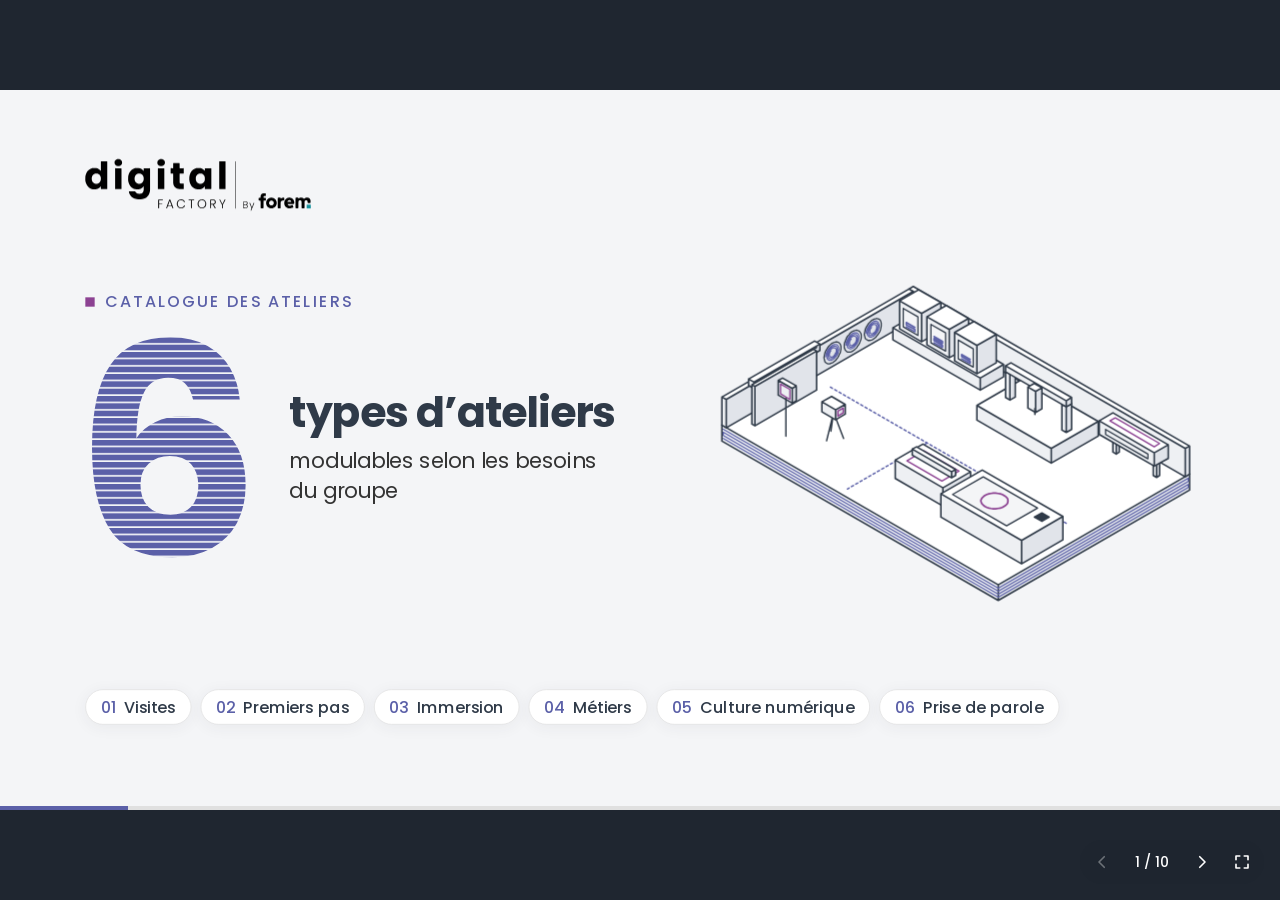
==== index.html @ 08e877ad "Catalogue des ateliers : version web, PowerPoint et sources - index.html : version web autonome (dia" ====
<!doctype html>
<html lang="fr">
<head>
<meta charset="utf-8">
<meta name="viewport" content="width=device-width, initial-scale=1">
<title>Les types d’ateliers de la Digital Factory</title>
<meta name="description" content="Catalogue des ateliers de la Digital Factory du Forem : six types d’ateliers, modulables selon les besoins du groupe.">
<style>@font-face { font-family: 'Poppins'; font-style: normal; font-weight: 400; font-display: swap; src: url('fonts/Poppins-Regular.woff2') format('woff2'); }@font-face { font-family: 'Poppins'; font-style: normal; font-weight: 500; font-display: swap; src: url('fonts/Poppins-Medium.woff2') format('woff2'); }@font-face { font-family: 'Poppins'; font-style: normal; font-weight: 700; font-display: swap; src: url('fonts/Poppins-Bold.woff2') format('woff2'); }</style>
<style>
* { margin: 0 }
html, body { height: 100%; }
body { font: 32px/1.2 sans-serif; overflow: hidden; background: #1f2630; }
h1 { font-size: 96px; font-weight: 600 } h2 { font-size: 64px; font-weight: 600 } h3 { font-size: 44px; font-weight: 600 }
p, li, h1, h2, h3, td, th { overflow-wrap: break-word; text-wrap: pretty }
x-shape, x-icon { display: block }
body { font-family: 'Poppins', Arial, sans-serif; color: #333333; font-size: 28px; line-height: 1.5; }
section { padding: 128px; box-sizing: border-box; display: flex; flex-direction: column; }
section.light { background: #f4f5f7; }
section.dark { background: #2f3a48; color: #ffffff; }
section.grad { background: linear-gradient(120deg, #2f3a48 0%, #5b60a8 62%, #8c4292 100%); color: #ffffff; }
section.foot { padding: 128px 128px 160px; }

.kick { display: flex; align-items: center; gap: 16px; }
.sq { width: 14px; height: 14px; background: #8c4292; flex: none; }
.kicker { font-size: 24px; font-weight: 500; letter-spacing: 3px; text-transform: uppercase; color: #5b60a8; line-height: 1.2; }
.dark .sq { background: #ffffff; }
.grad .sq { background: #ffffff; }
.dark .kicker { color: #ffffff; }
.grad .kicker { color: #ffffff; }

.title { font-size: 64px; font-weight: 700; line-height: 1.1; letter-spacing: -1.5px; color: #2f3a48; margin-top: 20px; }
.hl { color: #5b60a8; }

.bignum { position: absolute; left: 1192px; top: 128px; width: 600px; text-align: right; font-size: 260px; font-weight: 700; line-height: 1; letter-spacing: -10px; color: #e3e5ea; }

.prog { position: absolute; left: 0; top: 1074px; width: 1920px; height: 6px; background: #e0e0e0; overflow: hidden; }
.progfill { height: 6px; background: #5b60a8; animation: progstep 0.9s cubic-bezier(0.2, 0.7, 0.2, 1) both; }
.grad .prog { background: rgba(255, 255, 255, 0.28); }
.grad .progfill { background: #ffffff; }
.dark .prog { background: #4a5566; }
.dark .progfill { background: #ffffff; }

.cols { display: flex; gap: 80px; margin-top: 48px; flex: 1; min-height: 0; }
.colL { width: 760px; display: flex; flex-direction: column; }
.colR { width: 824px; }
.body { font-size: 28px; line-height: 1.5; color: #333333; }
.spacer { flex: 1; }

.dlabel { font-size: 24px; font-weight: 500; letter-spacing: 3px; text-transform: uppercase; color: #5f6673; line-height: 1.2; }
.dur { font-size: 72px; font-weight: 700; line-height: 1.05; letter-spacing: -2px; color: #2f3a48; margin-top: 6px; white-space: nowrap; }
.fiche { display: flex; gap: 40px; align-items: flex-start; }
.fdur { flex: none; }
.fpub { flex: 1; min-width: 0; box-sizing: border-box; background: #ffffff; border: 2px solid #5b60a8; border-radius: 12px; padding: 14px 22px 16px; }
.plabel { font-size: 24px; font-weight: 700; letter-spacing: 2px; text-transform: uppercase; color: #8c4292; line-height: 1.2; }
.publ { font-size: 22px; font-weight: 400; line-height: 1.35; color: #5b60a8; margin-top: 4px; padding-left: 26px; }
.publ li { margin-top: 4px; }
.publ span { color: #333333; }
.dursub { font-size: 24px; font-weight: 500; color: #5b60a8; line-height: 1.2; margin-top: 4px; }
.track { position: relative; width: 760px; height: 16px; border-radius: 8px; background: #e0e0e0; overflow: hidden; margin-top: 20px; }
.grow { position: absolute; left: 0; top: 0; height: 16px; overflow: hidden; border-radius: 8px; }
.fill { display: flex; height: 16px; animation: grow 1s cubic-bezier(0.2, 0.7, 0.2, 1) both; animation-delay: 0.55s; }
.solid { height: 16px; background: #5b60a8; }
.hatch { height: 16px; background: repeating-linear-gradient(135deg, #5b60a8 0px, #5b60a8 4px, #e0e0e0 4px, #e0e0e0 9px); }
.ticks { position: relative; width: 760px; height: 36px; margin-top: 8px; }
.tick { position: absolute; top: 0; width: 120px; font-size: 24px; line-height: 1.4; color: #5f6673; }

.fig { position: relative; width: 824px; height: 570px; }
.cap { font-size: 24px; font-weight: 500; letter-spacing: 3px; text-transform: uppercase; color: #5f6673; line-height: 1.2; }
.lab { font-size: 28px; font-weight: 700; color: #2f3a48; line-height: 1.25; }
.sub { font-size: 24px; color: #5f6673; line-height: 1.4; }
.pill { font-size: 26px; font-weight: 500; color: #2f3a48; background: #ffffff; border: 2px solid #5b60a8; border-radius: 40px; padding: 8px 28px; line-height: 1.3; }
.prow { display: flex; align-items: center; gap: 18px; }

.cards { display: flex; gap: 48px; }
.card { width: 388px; box-sizing: border-box; background: #ffffff; border: 1px solid #e0e0e0; border-radius: 14px; padding: 34px; box-shadow: 0 4px 24px rgba(47, 58, 72, 0.07); display: flex; flex-direction: column; }
.ckick { font-size: 24px; font-weight: 500; letter-spacing: 3px; text-transform: uppercase; color: #8c4292; line-height: 1.25; }
.ctitle { font-size: 30px; font-weight: 700; color: #2f3a48; line-height: 1.25; margin-top: 18px; }
.csub { font-size: 24px; color: #5f6673; line-height: 1.4; margin-top: 8px; }

.box { box-sizing: border-box; height: 72px; border-radius: 10px; display: flex; align-items: center; justify-content: center; font-size: 26px; font-weight: 500; line-height: 1.2; }
.box.at { background: #ffffff; border: 2px solid #2f3a48; color: #2f3a48; }
.box.mod { background: #8c4292; color: #ffffff; font-weight: 700; }
.box.ghost { background: #f4f5f7; border: 2px dashed #5f6673; color: #5f6673; }
.brow { display: flex; gap: 10px; margin-top: 16px; align-items: center; }

.ov { position: relative; margin-top: 48px; display: flex; flex-direction: column; }
.ovrow { display: flex; align-items: center; gap: 28px; height: 86px; border-top: 1px solid #e0e0e0; }
.ovhead { height: 48px; border-top: none; }
.ovnum { width: 64px; font-size: 28px; font-weight: 700; color: #5b60a8; line-height: 1.2; }
.ovname { width: 420px; font-size: 36px; font-weight: 700; color: #2f3a48; line-height: 1.2; letter-spacing: -0.5px; }
.ovtrack { position: relative; width: 820px; height: 18px; border-radius: 9px; background: #e0e0e0; overflow: hidden; }
.ovscale { position: relative; width: 820px; height: 34px; }
.ovdur { width: 248px; font-size: 32px; font-weight: 700; color: #2f3a48; text-align: right; line-height: 1.2; }

.rc { display: flex; flex-direction: column; }
.rcrow { display: flex; align-items: baseline; gap: 28px; padding: 18px 0; border-top: 1px solid #4a5566; }
.rcnum { width: 64px; font-size: 28px; font-weight: 700; color: #c5cad3; line-height: 1.2; }
.rcname { width: 520px; font-size: 48px; font-weight: 700; color: #ffffff; line-height: 1.15; letter-spacing: -1px; }
.rcdur { width: 220px; font-size: 32px; font-weight: 700; color: #ffffff; line-height: 1.2; }
.rcdesc { width: 776px; font-size: 26px; color: #c5cad3; line-height: 1.35; }
.footer { position: absolute; left: 128px; bottom: 64px; width: 1000px; height: 30px; }

.a { animation: rise 0.65s cubic-bezier(0.2, 0.7, 0.2, 1) both; animation-delay: calc(var(--i, 0) * 110ms); }
.f { animation: fade 0.7s ease-out both; animation-delay: calc(var(--i, 0) * 110ms); }
.sl { animation: slidein 0.7s cubic-bezier(0.2, 0.7, 0.2, 1) both; animation-delay: calc(var(--i, 0) * 110ms); }
.dr { animation: drop 0.7s cubic-bezier(0.2, 0.7, 0.2, 1) both; animation-delay: calc(var(--i, 0) * 110ms); }



.hot { animation: hot 0.8s ease-in-out 0.9s 3 alternate both; }
.rvb.prt { animation: rvbo 2.4s linear 0.9s both; }
.rvbi.prt { animation: rvbi 2.4s linear 0.9s both; }
.uvh { animation: uvh 1.8s linear 1s both; }
.rvx.uvt { animation: rvxo 1.8s linear 1s both; }
.rvxi.uvt { animation: rvxi 1.8s linear 1s both; }
.hzy { animation: hzy 4s linear 0.8s both; }
.hzx { transform: translateX(-118px); animation: hzx 4s linear 0.8s both; }
.rvx.lyA { animation: rvxo 2s linear 0.8s both; }
.rvxi.lyA { animation: rvxi 2s linear 0.8s both; }
.rvl.lyB { animation: rvlo 2s linear 2.8s both; }
.rvli.lyB { animation: rvli 2s linear 2.8s both; }
.seg { animation: segin 0.2s linear both; animation-delay: calc(0.8s + var(--i, 0) * 0.2s); }
.orbit { animation: orbit 2.4s linear 0.8s both; }
.orbiti { animation: orbiti 2.4s linear 0.8s both; }
.rec { animation: rec 1.2s ease-in-out 0.9s 4 alternate both; }
.focus { animation: focus 0.9s cubic-bezier(0.2, 0.7, 0.2, 1) 0.6s both; }

@keyframes rise { from { opacity: 0; transform: translateY(28px); } }
@keyframes fade { from { opacity: 0; } }
@keyframes slidein { from { opacity: 0; transform: translateX(90px); } }
@keyframes drop { from { opacity: 0; transform: translateY(-56px); } }
@keyframes grow { from { transform: translateX(-100%); } }
@keyframes progstep { from { transform: translateX(-192px); } }
@keyframes rvxo { from { transform: translateX(-100%); } }
@keyframes rvxi { from { transform: translateX(100%); } }
@keyframes rvlo { from { transform: translateX(100%); } }
@keyframes rvli { from { transform: translateX(-100%); } }
@keyframes rvyo { from { transform: translateY(-100%); } }
@keyframes rvyi { from { transform: translateY(100%); } }
@keyframes rvbo { from { transform: translateY(100%); } }
@keyframes rvbi { from { transform: translateY(-100%); } }
@keyframes hot { from { transform: translateX(-36px); } to { transform: translateX(36px); } }
@keyframes uvh { from { transform: translateX(-92px); } }
@keyframes hzy { 0% { transform: translateY(8px); } 49.9% { transform: translateY(8px); } 50% { transform: translateY(0px); } }
@keyframes hzx { 0% { transform: translateX(-118px); } 50% { transform: translateX(118px); } 100% { transform: translateX(-118px); } }
@keyframes segin { from { opacity: 0; } }
@keyframes orbit { from { transform: rotate(0deg); } to { transform: rotate(360deg); } }
@keyframes orbiti { from { transform: rotate(0deg); } to { transform: rotate(-360deg); } }
@keyframes rec { from { opacity: 1; } to { opacity: 0.2; } }
@keyframes focus { from { opacity: 0; transform: scale(1.08); } }

/* couverture:début */
.cvLg { animation: fade 0.3s linear 8.7s both; }
.cvMq { animation: fade 0.4s linear 12.58s both; }
.cvSix { animation: fade 0.3s linear 10.10s both; }
.chip { font-size: 24px; font-weight: 500; color: #2f3a48; background: #ffffff; border: 1px solid #e0e0e0; border-radius: 40px; padding: 10px 22px; line-height: 1.3; box-shadow: 0 4px 24px rgba(47, 58, 72, 0.06); white-space: nowrap; }
.cvIn { animation: rise 0.65s cubic-bezier(0.2, 0.7, 0.2, 1) both; }
/* couverture:fin */

#deck { position: absolute; left: 0; top: 0; width: 1920px; height: 1080px; transform-origin: 0 0; }
#deck > section { position: absolute; left: 0; top: 0; width: 1920px; height: 1080px; overflow: hidden; isolation: isolate; }
#deck > section:not(.on) { display: none !important; }
iframe.emb { display: block; border: 0; background: transparent; pointer-events: none; }
#ui { position: fixed; right: 16px; bottom: 16px; display: flex; align-items: center; gap: 4px; padding: 4px;
  background: rgba(31, 38, 48, 0.82); border-radius: 999px; font: 500 14px/1 'Poppins', Arial, sans-serif; color: #ffffff;
  transition: opacity 0.4s; z-index: 10; }
#ui.idle { opacity: 0; }
#ui button { width: 36px; height: 36px; border: 0; border-radius: 50%; background: transparent; color: inherit; cursor: pointer;
  display: flex; align-items: center; justify-content: center; }
#ui button:hover:not(:disabled), #ui button:focus-visible { background: rgba(255, 255, 255, 0.16); outline: none; }
#ui button:disabled { opacity: 0.35; cursor: default; }
#ui svg { width: 18px; height: 18px; fill: none; stroke: currentColor; stroke-width: 2.2; stroke-linecap: round; stroke-linejoin: round; }
#count { min-width: 56px; text-align: center; font-variant-numeric: tabular-nums; }
</style>
<noscript><style>body { overflow: auto; } #deck { position: static; } #deck > section:not(.on) { position: relative; display: flex !important; }</style></noscript>
</head>
<body>
<main id="deck">
<section id="couverture" class="light cover" data-transition="push"><div class="prog"><div class="progfill" style="width:192px"></div></div><iframe class="emb" sandbox="allow-scripts" aria-hidden="true" tabindex="-1" title="" style="position:absolute; left:124px; top:98px; width:1296px; height:542px" srcdoc="&lt;!doctype html&gt;&lt;style&gt;#xq-s{position:absolute;left:0;top:0;width:1296px;height:542px;overflow:hidden;transform-origin:0 0;visibility:hidden}.xq-go #xq-s{visibility:visible}#xq-s div,#xq-s svg{position:absolute;left:0;top:0}#xq-v{position:fixed;left:0;top:0;width:100%;height:100%;visibility:hidden}@media (prefers-reduced-motion:reduce){#xq-s{display:none}}.w{fill:#FFFFFF;stroke:#2f3a48;stroke-width:2.5;stroke-linejoin:round;stroke-linecap:round}.b{stroke-width:3}#L div,#L svg{width:760px;height:184px}.s0,.s1,.s2,.s3{fill:#F0268B;opacity:0}.c0,.c1,.dr{opacity:0}.sm{fill:#E1E4EA}@keyframes bs{0%{opacity:0;stroke-dashoffset:453.52}5.26%{opacity:1;stroke-dashoffset:453.52}68.42%{stroke-dashoffset:0}78.95%{opacity:1}100%{opacity:0;stroke-dashoffset:0}}.xq-go #bs use{animation:bs 0.95s linear 4.15s both}@keyframes rg{0%{opacity:0;width:14px;height:14px;margin:-7px}11%{opacity:.9}100%{opacity:0;width:60px;height:60px;margin:-30px}}.xq-go #rg{animation:rg .45s linear 6.5s both}@keyframes s0{0%{opacity:0;transform:none}15%{opacity:1}100%{opacity:0;transform:translate(-14px,-16px)}}.xq-go .s0{animation:s0 .4s linear both}@keyframes s1{0%{opacity:0;transform:none}15%{opacity:1}100%{opacity:0;transform:translate(-14px,10px)}}.xq-go .s1{animation:s1 .4s linear both}@keyframes s2{0%{opacity:0;transform:none}15%{opacity:1}100%{opacity:0;transform:translate(12px,-16px)}}.xq-go .s2{animation:s2 .4s linear both}@keyframes s3{0%{opacity:0;transform:none}15%{opacity:1}100%{opacity:0;transform:translate(12px,10px)}}.xq-go .s3{animation:s3 .4s linear both}@keyframes sm{0%{opacity:0;transform:none}22%{opacity:.7}100%{opacity:0;transform:translate(0,-36px) scale(2.75)}}.sm{transform-box:fill-box;transform-origin:center;opacity:0}.xq-go .sm{animation:sm .9s linear both}@keyframes fl{to{transform:translate(0,-14px)}}.xq-go .fl{animation:fl .35s linear 3.4s 2 both}@keyframes c0{0%{opacity:0;transform:none}13%{opacity:1}50%{transform:translate(26px,-14px)}100%{opacity:0;transform:translate(50px,12px)}}.xq-go .c0{animation:c0 .6s linear both}@keyframes c1{0%{opacity:0;transform:none}13%{opacity:1}50%{transform:translate(-26px,-14px)}100%{opacity:0;transform:translate(-50px,12px)}}.xq-go .c1{animation:c1 .6s linear both}@keyframes dr{0%{opacity:0;transform:none}22%{opacity:1}100%{opacity:0;transform:translate(0,18px)}}.xq-go .dr{animation:dr .45s linear both}&lt;/style&gt;&lt;i id=&quot;xq-v&quot;&gt;&lt;/i&gt;&lt;div id=&quot;xq-s&quot;&gt;&lt;svg width=&quot;0&quot; height=&quot;0&quot;&gt;&lt;defs&gt;&lt;path id=&quot;pd&quot; fill-rule=&quot;evenodd&quot; transform=&quot;scale(0.5)&quot; d=&quot;M495 72l-3 3v135l1 1 2 1h39l2-2v-136l-2-1zm-286 0-1 2v137l1 1h40l1-2v-135l-1-2zm511 16-10 16-4 10-4 18v20l2 6v4l4 13 8 16 9 9 7 6 9 4 13 4h12l8-1 12-3 10-6 8-8h1 1v14 2h40l3-2v-136l-1-1h-42v2 13l-2 1-8-8-14-7-12-3h-14l-7 1-11 4-10 6zm48 20h12l8 2 5 4 7 6 2 4 4 9v19l-4 9-4 5-6 6-6 3-6 1h-9-5l-6-4-10-10-4-12v-16l4-11 4-6 7-5zm-428-36-14 6-8 6-12 12-8 16-4 15v25l2 9v4l2 7 10 19 10 10 14 9 7 2 13 2h12l14-4 12-8 7-8 1 1v23l-2 8-6 10-8 5-12 3-13-2-6-3-6-5-5-8h-40v2 6l4 12 5 8 10 10 11 8 7 3 14 4 9 1h22l8-1 16-5 12-8 12-13 4-9 4-12 2-14v-144l-2-2-39 1-1 1v15l-2 1-8-8-4-4-10-4-12-3h-14zm20 36h15l10 6 7 6 4 7 2 9v12l-2 8-3 6-9 10-6 3-6 1h-9-5l-8-6-8-8-3-6-1-6v-16l4-11 8-9zm236-69-2 1v31l-2 2-13-1-1 3v31 2h15l1 2v62l4 15 4 9 8 6 10 6 5 2 9 2h30l1-2v-34h-1-19l-4-2-2-2-1-4-1-57 3-3h24l1-1v-33l-3-2-22 1-2-2v-30l-2-2zm306-11v182l1 2h39l2-1v-183h-1zm-748 0h-40-2v60 2l-2-1-8-8-12-7-14-3h-13l-8 1-15 6-7 5-9 9-4 6-7 14-4 15-1 23 2 10 4 14 6 14 4 4 9 10 5 3 8 5 12 3 9 1h13l12-4 4-2 6-4 8-9h2v15l2 2h39l2-1v-183zm-80 80h16l10 6 4 4 4 5 3 7 1 8v12l-2 8-2 4-9 10-7 3-6 1h-8-5l-9-6-6-6-2-4-4-10v-13l2-9 4-8 6-6zm433-96-8 4-7 6-3 9v9l1 4 7 9 6 3 8 2h6l7-1 6-3 6-6 2-5 2-5-2-10-2-6-6-5-4-3-5-2zm-285 0-9 4-7 8-2 8v10l4 8 5 4 5 2 8 2h6l8-2 5-2 7-8 2-4v-5l-1-9-3-6-6-6-4-2-4-2z&quot;/&gt;&lt;path id=&quot;pf&quot; fill-rule=&quot;evenodd&quot; transform=&quot;scale(0.5)&quot; d=&quot;M570 282l-2 2-20 54 1 2h3l2-2 4-10 3-3h21l4 2 4 11 1 2h4l1-4-4-8-13-37-1-2v-2l-4-5zm2 10h1l1 2v2l8 19v5l-1 1h-19v-1-2l6-16v-3l2-2v-3zm330-10v2l18 34v20l1 2h3l2-2v-21l16-32 2-1v-2h-6l-2 2-12 24-2 2-1-2-13-25-1-1zm-60 0v1 56l4 1 1-2v-20l1-2h9l3 2 12 20 1 2h5v-2l-12-21v-2-1l6-2 5-6 1-4v-8l-1-4-5-6-7-2zm6 5v-1h14l6 2 4 4v4 6l-2 4-4 3-4 1h-13l-2-2zm-150-5-1 1 1 3h14l2 3-1 48 1 3h4l1-2-1-49 2-3h14l1-1v-2l-1-1zm-173 0h-29l-2 2v54l2 2h4l1-2 1-24 2-2h16l2-1-1-3h-19l-1-2v-18l1-2h23l1-2zm255-1-6 2-6 3-4 4-4 8-2 8v9 5l4 8 8 8 9 4h15l8-4 7-6 2-4 3-6 1-6-1-13-5-10-5-5-4-2-10-4zm6 5h7l8 5 6 8 2 7-1 10-2 6-2 4-6 6-10 3-8-1-7-3-5-6-4-8v-13l4-8 7-8 6-2zm-148-4-9 4-5 6-4 8-2 6v8l2 6 4 8 9 8 7 4h14l6-2 6-4 5-6 3-4v-1l-2-1h-4l-7 8-8 4h-11l-7-2-5-5-4-9-1-12 3-8 2-5 5-4 5-3h5 8l5 2 4 4 4 5 4 1h3l1-2-5-6-9-7-10-3z&quot;/&gt;&lt;path id=&quot;ps&quot; fill-rule=&quot;evenodd&quot; transform=&quot;scale(0.5)&quot; d=&quot;M1008 26l-2 2v312l2 2h2v-314z&quot;/&gt;&lt;path id=&quot;pb&quot; fill-rule=&quot;evenodd&quot; transform=&quot;scale(0.5)&quot; d=&quot;M1134 304h-2l-2 2-8 24-2 2-2-1-1-3-9-22-2-2-2 1v3l12 30v2l-5 13 1 3h2l4-6 16-42 1-2zm-70-10-2 2v42l2 2h16l6-2 6-6v-9l-6-6v-3l4-2 1-4v-4l-2-5-3-3-6-2zm4 24h12l4 2 2 2 2 3-2 6-3 3-7 2h-8l-2-2v-14zm-2-18 2-2h8l6 2 4 2v3 5l-4 4h-3-12l-1-2z&quot;/&gt;&lt;path id=&quot;po&quot; fill-rule=&quot;evenodd&quot; transform=&quot;scale(0.5)&quot; d=&quot;M1410 337l3 3h13l4-2v-42l1-4 3-4 4-2h5l5 3 2 5 1 44 3 2h12 2l2-4v-42l2-4 6-4h6l2 2 4 5v8l2 3h2 13 3v-2-15l-2-5-2-4-6-6-4-2-7-1h-6l-6 1-11 7-5-5-4-2-7-1h-8l-4 1-6 4h-2l-4-5-14 1-2 2zm-51-67-11 6-6 6-5 10-1 6-1 10 3 14 4 6 7 6 8 4 5 2h14l10-2 8-4 2-1v-4l-6-11h-2l-10 4-7 1-5-1-2-2-5-4-1-4 1-1 35 1 5-2 3-4v-6l-1-7-3-8-5-6-5-4-8-5-8-1zm-3 24 4-4 4-4 6-1 4 1 4 2 2 3 2 5-2 2h-21l-3-2zm-24-25-11 1-8 4h-1l-2-4-2-1h-13l-3 2v65l1 3 16 1 1-2 2-2-1-33 1-6 2-3 5-4 5-2h9l1-2 2-2v-11l-2-3zm-92 1-9 4-3 2-6 6-4 6-4 8v16l4 10 3 4 5 5 5 4 6 3 8 2h12l6-2 7-4 6-6 4-5 4-11v-14l-2-7-4-9-7-6-4-2-9-4-8-1zm3 20 3-1h7l3 1 6 6 2 3 2 7-2 6-6 6-4 2h-9l-4-2-5-4-2-4v-4-7l4-5zm-33-50h-15l-9 4-6 6-2 4-1 15-3 1h-6l-4 2v2 10l1 3 3 1h6l4 3v46l2 3h14l3-3v-47l2-2h10 2l1-2v-14l-2-2h-10l-3-2v-6l1-1 3-3h7l4-2v-13z&quot;/&gt;&lt;/defs&gt;&lt;/svg&gt;&lt;div id=&quot;L&quot; style=&quot;left:456px;top:330px;width:760px;height:184px;transform-origin:0 0&quot;&gt;&lt;div id=&quot;dp&quot;&gt;&lt;svg&gt;&lt;use href=&quot;#pd&quot; fill=&quot;#F0268B&quot;/&gt;&lt;/svg&gt;&lt;/div&gt;&lt;div id=&quot;db&quot;&gt;&lt;svg&gt;&lt;use href=&quot;#pd&quot;/&gt;&lt;/svg&gt;&lt;/div&gt;&lt;div id=&quot;fb&quot;&gt;&lt;svg&gt;&lt;use href=&quot;#pf&quot;/&gt;&lt;/svg&gt;&lt;/div&gt;&lt;div id=&quot;fu&quot;&gt;&lt;svg&gt;&lt;use href=&quot;#pf&quot; fill=&quot;#5b60a8&quot;/&gt;&lt;/svg&gt;&lt;/div&gt;&lt;div id=&quot;sp&quot;&gt;&lt;svg&gt;&lt;use href=&quot;#ps&quot;/&gt;&lt;/svg&gt;&lt;/div&gt;&lt;div id=&quot;bf&quot;&gt;&lt;svg&gt;&lt;use href=&quot;#pb&quot;/&gt;&lt;/svg&gt;&lt;/div&gt;&lt;div id=&quot;bs&quot;&gt;&lt;svg&gt;&lt;use href=&quot;#pb&quot; fill=&quot;none&quot; stroke=&quot;#F0268B&quot; stroke-width=&quot;3.2&quot; stroke-linejoin=&quot;round&quot; stroke-dasharray=&quot;453.52 469.52&quot;/&gt;&lt;/svg&gt;&lt;/div&gt;&lt;div id=&quot;ft&quot;&gt;&lt;svg&gt;&lt;use href=&quot;#po&quot;/&gt;&lt;/svg&gt;&lt;/div&gt;&lt;div id=&quot;fo&quot;&gt;&lt;svg&gt;&lt;use href=&quot;#po&quot;/&gt;&lt;/svg&gt;&lt;/div&gt;&lt;div id=&quot;rg&quot; style=&quot;left:749.12px;top:164px;width:14px;height:14px;margin:-7px;box-sizing:border-box;border:2.5px solid #F0268B;border-radius:50%;opacity:0&quot;&gt;&lt;/div&gt;&lt;div id=&quot;td&quot; style=&quot;left:742.25px;top:157.75px;width:13.75px;height:12.5px;background:#18929D&quot;&gt;&lt;/div&gt;&lt;/div&gt;&lt;svg width=&quot;1296&quot; height=&quot;542&quot; viewBox=&quot;124 98 1296 542&quot;&gt;&lt;defs&gt;&lt;linearGradient id=&quot;bg&quot; x1=&quot;0&quot; y1=&quot;0&quot; x2=&quot;0&quot; y2=&quot;1&quot;&gt;&lt;stop offset=&quot;0&quot; stop-color=&quot;#F0268B&quot;/&gt;&lt;stop offset=&quot;.8&quot; stop-color=&quot;#F0268B&quot;/&gt;&lt;stop offset=&quot;1&quot; stop-color=&quot;#F0268B&quot; stop-opacity=&quot;.2&quot;/&gt;&lt;/linearGradient&gt;&lt;clipPath id=&quot;bc&quot;&gt;&lt;rect x=&quot;1080&quot; y=&quot;403&quot; width=&quot;8&quot; height=&quot;34&quot;/&gt;&lt;/clipPath&gt;&lt;/defs&gt;&lt;g id=&quot;a&quot;&gt;&lt;rect class=&quot;w&quot; x=&quot;548&quot; y=&quot;345&quot; width=&quot;14&quot; height=&quot;26&quot; rx=&quot;3&quot;/&gt;&lt;rect class=&quot;w&quot; x=&quot;1078&quot; y=&quot;345&quot; width=&quot;14&quot; height=&quot;26&quot; rx=&quot;3&quot;/&gt;&lt;rect class=&quot;w b&quot; x=&quot;560&quot; y=&quot;352&quot; width=&quot;520&quot; height=&quot;12&quot; rx=&quot;6&quot;/&gt;&lt;/g&gt;&lt;circle class=&quot;s3&quot; cx=&quot;622&quot; cy=&quot;450&quot; r=&quot;2&quot; style=&quot;animation-delay:.62s&quot;/&gt;&lt;circle class=&quot;s0&quot; cx=&quot;675&quot; cy=&quot;487&quot; r=&quot;2.6&quot; style=&quot;animation-delay:.79s&quot;/&gt;&lt;circle class=&quot;s2&quot; cx=&quot;728&quot; cy=&quot;524&quot; r=&quot;2&quot; style=&quot;animation-delay:.96s&quot;/&gt;&lt;circle class=&quot;s1&quot; cx=&quot;781&quot; cy=&quot;451&quot; r=&quot;2.6&quot; style=&quot;animation-delay:1.13s&quot;/&gt;&lt;circle class=&quot;s2&quot; cx=&quot;834&quot; cy=&quot;488&quot; r=&quot;2&quot; style=&quot;animation-delay:1.3s&quot;/&gt;&lt;circle class=&quot;s0&quot; cx=&quot;887&quot; cy=&quot;525&quot; r=&quot;2.6&quot; style=&quot;animation-delay:1.47s&quot;/&gt;&lt;circle class=&quot;s3&quot; cx=&quot;940&quot; cy=&quot;452&quot; r=&quot;2&quot; style=&quot;animation-delay:1.64s&quot;/&gt;&lt;circle class=&quot;s0&quot; cx=&quot;994&quot; cy=&quot;489&quot; r=&quot;2.6&quot; style=&quot;animation-delay:1.81s&quot;/&gt;&lt;circle class=&quot;sm&quot; cx=&quot;633&quot; cy=&quot;440&quot; r=&quot;4&quot; style=&quot;animation-delay:.7s&quot;/&gt;&lt;circle class=&quot;sm&quot; cx=&quot;720&quot; cy=&quot;440&quot; r=&quot;4&quot; style=&quot;animation-delay:.98s&quot;/&gt;&lt;circle class=&quot;sm&quot; cx=&quot;808&quot; cy=&quot;440&quot; r=&quot;4&quot; style=&quot;animation-delay:1.26s&quot;/&gt;&lt;circle class=&quot;sm&quot; cx=&quot;895&quot; cy=&quot;440&quot; r=&quot;4&quot; style=&quot;animation-delay:1.54s&quot;/&gt;&lt;circle class=&quot;sm&quot; cx=&quot;983&quot; cy=&quot;440&quot; r=&quot;4&quot; style=&quot;animation-delay:1.82s&quot;/&gt;&lt;g id=&quot;b&quot;&gt;&lt;g id=&quot;bb&quot; opacity=&quot;0&quot;&gt;&lt;rect x=&quot;603&quot; y=&quot;392&quot; width=&quot;10&quot; height=&quot;178&quot; fill=&quot;#F0268B&quot; opacity=&quot;.18&quot;/&gt;&lt;rect x=&quot;606.5&quot; y=&quot;392&quot; width=&quot;3&quot; height=&quot;178&quot; fill=&quot;url(#bg)&quot;/&gt;&lt;g id=&quot;bd&quot;&gt;&lt;circle cx=&quot;608&quot; cy=&quot;448&quot; r=&quot;7&quot; fill=&quot;#F0268B&quot; opacity=&quot;.35&quot;/&gt;&lt;circle cx=&quot;608&quot; cy=&quot;448&quot; r=&quot;3.6&quot; fill=&quot;#FFFFFF&quot;/&gt;&lt;/g&gt;&lt;/g&gt;&lt;rect class=&quot;w b&quot; x=&quot;584&quot; y=&quot;334&quot; width=&quot;48&quot; height=&quot;42&quot; rx=&quot;7&quot;/&gt;&lt;rect x=&quot;590&quot; y=&quot;341&quot; width=&quot;36&quot; height=&quot;6&quot; rx=&quot;3&quot; fill=&quot;#5b60a8&quot;/&gt;&lt;path class=&quot;w&quot; d=&quot;M599 376h18l-4 14h-10z&quot;/&gt;&lt;circle cx=&quot;608&quot; cy=&quot;390&quot; r=&quot;3&quot; fill=&quot;#F0268B&quot;/&gt;&lt;/g&gt;&lt;g id=&quot;c&quot;&gt;&lt;rect class=&quot;w&quot; x=&quot;800&quot; y=&quot;561&quot; width=&quot;250&quot; height=&quot;10&quot; rx=&quot;5&quot;/&gt;&lt;/g&gt;&lt;g id=&quot;e&quot;&gt;&lt;g id=&quot;ex&quot;&gt;&lt;path d=&quot;M827 512v34&quot; stroke=&quot;#5b60a8&quot; stroke-width=&quot;5&quot; stroke-linecap=&quot;round&quot;/&gt;&lt;rect class=&quot;w b&quot; x=&quot;812&quot; y=&quot;546&quot; width=&quot;30&quot; height=&quot;24&quot; rx=&quot;5&quot;/&gt;&lt;path d=&quot;M818 554h18M818 561h18&quot; stroke=&quot;#2f3a48&quot; stroke-width=&quot;1.8&quot;/&gt;&lt;rect x=&quot;819&quot; y=&quot;570&quot; width=&quot;16&quot; height=&quot;8&quot; rx=&quot;1.5&quot; fill=&quot;#5b60a8&quot;/&gt;&lt;path d=&quot;M821 578h12l-6 12z&quot; fill=&quot;#F0268B&quot;/&gt;&lt;/g&gt;&lt;/g&gt;&lt;g id=&quot;h&quot;&gt;&lt;rect class=&quot;w&quot; x=&quot;1070&quot; y=&quot;329&quot; width=&quot;28&quot; height=&quot;12&quot; rx=&quot;4&quot; style=&quot;fill:#8c4292&quot;/&gt;&lt;rect class=&quot;w b&quot; x=&quot;1068&quot; y=&quot;341&quot; width=&quot;32&quot; height=&quot;52&quot; rx=&quot;6&quot;/&gt;&lt;rect x=&quot;1074&quot; y=&quot;357&quot; width=&quot;20&quot; height=&quot;5&quot; rx=&quot;2.5&quot; fill=&quot;#5b60a8&quot;/&gt;&lt;rect class=&quot;w&quot; x=&quot;1074&quot; y=&quot;393&quot; width=&quot;20&quot; height=&quot;10&quot; rx=&quot;2&quot; style=&quot;fill:#E1E4EA&quot;/&gt;&lt;rect class=&quot;w&quot; x=&quot;1080&quot; y=&quot;403&quot; width=&quot;8&quot; height=&quot;34&quot; style=&quot;stroke-width:2&quot;/&gt;&lt;g clip-path=&quot;url(#bc)&quot;&gt;&lt;path class=&quot;fl&quot; d=&quot;M1080 402l8-7M1080 409l8-7M1080 416l8-7M1080 423l8-7M1080 430l8-7M1080 437l8-7M1080 444l8-7M1080 451l8-7&quot; stroke=&quot;#2f3a48&quot; stroke-width=&quot;1.6&quot;/&gt;&lt;/g&gt;&lt;path d=&quot;M1080 437h8l-4 6z&quot; fill=&quot;#F0268B&quot;/&gt;&lt;/g&gt;&lt;path class=&quot;c0&quot; d=&quot;M1089 459h5v2.5h-5z&quot; fill=&quot;#5b60a8&quot; style=&quot;animation-delay:3.48s&quot;/&gt;&lt;path class=&quot;c1&quot; d=&quot;M1079 477h5v2.5h-5z&quot; fill=&quot;#8c4292&quot; style=&quot;animation-delay:3.56s&quot;/&gt;&lt;path class=&quot;c0&quot; d=&quot;M1089 495h5v2.5h-5z&quot; fill=&quot;#E1E4EA&quot; style=&quot;animation-delay:3.64s&quot;/&gt;&lt;path class=&quot;c1&quot; d=&quot;M1079 513h5v2.5h-5z&quot; fill=&quot;#5b60a8&quot; style=&quot;animation-delay:3.72s&quot;/&gt;&lt;path class=&quot;c0&quot; d=&quot;M1089 531h5v2.5h-5z&quot; fill=&quot;#5b60a8&quot; style=&quot;animation-delay:3.8s&quot;/&gt;&lt;path class=&quot;c1&quot; d=&quot;M1079 549h5v2.5h-5z&quot; fill=&quot;#8c4292&quot; style=&quot;animation-delay:3.88s&quot;/&gt;&lt;path class=&quot;c0&quot; d=&quot;M1089 567h5v2.5h-5z&quot; fill=&quot;#E1E4EA&quot; style=&quot;animation-delay:3.96s&quot;/&gt;&lt;path class=&quot;c1&quot; d=&quot;M1079 585h5v2.5h-5z&quot; fill=&quot;#5b60a8&quot; style=&quot;animation-delay:4.04s&quot;/&gt;&lt;g id=&quot;i&quot;&gt;&lt;rect class=&quot;w&quot; x=&quot;1094&quot; y=&quot;546&quot; width=&quot;74&quot; height=&quot;8&quot; rx=&quot;4&quot;/&gt;&lt;/g&gt;&lt;g id=&quot;j&quot;&gt;&lt;rect class=&quot;w&quot; x=&quot;1104&quot; y=&quot;532&quot; width=&quot;24&quot; height=&quot;30&quot; rx=&quot;4&quot;/&gt;&lt;rect x=&quot;1108&quot; y=&quot;538&quot; width=&quot;16&quot; height=&quot;4&quot; rx=&quot;2&quot; fill=&quot;#8c4292&quot;/&gt;&lt;rect class=&quot;w&quot; x=&quot;1113&quot; y=&quot;562&quot; width=&quot;6&quot; height=&quot;10&quot; style=&quot;fill:#E1E4EA;stroke-width:2&quot;/&gt;&lt;path d=&quot;M1113 572h6l-3 6z&quot; fill=&quot;#F0268B&quot;/&gt;&lt;/g&gt;&lt;g id=&quot;k&quot;&gt;&lt;rect class=&quot;w&quot; x=&quot;1144&quot; y=&quot;517&quot; width=&quot;210&quot; height=&quot;8&quot; rx=&quot;4&quot;/&gt;&lt;/g&gt;&lt;circle class=&quot;dr&quot; cx=&quot;1301&quot; cy=&quot;546&quot; r=&quot;2&quot; fill=&quot;#5b60a8&quot; style=&quot;animation-delay:4.9s&quot;/&gt;&lt;circle class=&quot;dr&quot; cx=&quot;1259&quot; cy=&quot;546&quot; r=&quot;2&quot; fill=&quot;#F0268B&quot; style=&quot;animation-delay:5.02s&quot;/&gt;&lt;circle class=&quot;dr&quot; cx=&quot;1216&quot; cy=&quot;546&quot; r=&quot;2&quot; fill=&quot;#8c4292&quot; style=&quot;animation-delay:5.14s&quot;/&gt;&lt;circle class=&quot;dr&quot; cx=&quot;1195&quot; cy=&quot;576&quot; r=&quot;2&quot; fill=&quot;#F0268B&quot; style=&quot;animation-delay:5.48s&quot;/&gt;&lt;circle class=&quot;dr&quot; cx=&quot;1237&quot; cy=&quot;576&quot; r=&quot;2&quot; fill=&quot;#5b60a8&quot; style=&quot;animation-delay:5.6s&quot;/&gt;&lt;circle class=&quot;dr&quot; cx=&quot;1280&quot; cy=&quot;576&quot; r=&quot;2&quot; fill=&quot;#8c4292&quot; style=&quot;animation-delay:5.72s&quot;/&gt;&lt;g id=&quot;l&quot;&gt;&lt;rect x=&quot;1159&quot; y=&quot;548&quot; width=&quot;2&quot; height=&quot;29&quot; fill=&quot;#F0268B&quot; opacity=&quot;.9&quot;/&gt;&lt;rect class=&quot;w b&quot; x=&quot;1130&quot; y=&quot;506&quot; width=&quot;60&quot; height=&quot;30&quot; rx=&quot;6&quot;/&gt;&lt;rect x=&quot;1137&quot; y=&quot;512&quot; width=&quot;7&quot; height=&quot;12&quot; rx=&quot;2&quot; fill=&quot;#5b60a8&quot;/&gt;&lt;rect x=&quot;1147&quot; y=&quot;512&quot; width=&quot;7&quot; height=&quot;12&quot; rx=&quot;2&quot; fill=&quot;#8c4292&quot;/&gt;&lt;rect x=&quot;1157&quot; y=&quot;512&quot; width=&quot;7&quot; height=&quot;12&quot; rx=&quot;2&quot; fill=&quot;#F0268B&quot;/&gt;&lt;rect x=&quot;1167&quot; y=&quot;512&quot; width=&quot;7&quot; height=&quot;12&quot; rx=&quot;2&quot; fill=&quot;#2f3a48&quot;/&gt;&lt;rect class=&quot;w&quot; x=&quot;1136&quot; y=&quot;536&quot; width=&quot;48&quot; height=&quot;5&quot; rx=&quot;2.5&quot; style=&quot;fill:#E1E4EA;stroke-width:2&quot;/&gt;&lt;/g&gt;&lt;g id=&quot;m&quot;&gt;&lt;rect class=&quot;w&quot; x=&quot;1310&quot; y=&quot;500&quot; width=&quot;40&quot; height=&quot;10&quot; rx=&quot;5&quot;/&gt;&lt;rect class=&quot;w&quot; x=&quot;1326&quot; y=&quot;510&quot; width=&quot;8&quot; height=&quot;60&quot; style=&quot;fill:#5b60a8;stroke-width:2&quot;/&gt;&lt;rect class=&quot;w b&quot; x=&quot;1301&quot; y=&quot;570&quot; width=&quot;58&quot; height=&quot;16&quot; rx=&quot;4&quot;/&gt;&lt;rect x=&quot;1306&quot; y=&quot;581&quot; width=&quot;48&quot; height=&quot;2.5&quot; rx=&quot;1.2&quot; fill=&quot;#F0268B&quot;/&gt;&lt;/g&gt;&lt;/svg&gt;&lt;/div&gt;&lt;script&gt;(function(){var d=document,R=d.documentElement,S=d.getElementById(&quot;xq-s&quot;),A=[];function f(){var w=R.clientWidth||innerWidth;if(w)S.style.transform=&quot;scale(&quot;+w/1296+&quot;)&quot;}f();addEventListener(&quot;resize&quot;,f);if(window.ResizeObserver)new ResizeObserver(f).observe(R);if(navigator.webdriver)return;function play(){A.forEach(function(a){a.cancel()});A=[];var D=[[&quot;dp&quot;,0,[0,0,0,756,0,0],[.45,0,0,756,0,0],[.5,1,0,756,0,0],[2,1,0,287,0,0],[2.08,1,0,287,0,0],[2.18,0,0,287,0,0]],[&quot;db&quot;,0,[0,1,0,757,0,0],[.57,1,0,757,0,0],[2,1,0,311,0,0],[2.08,1,0,285,0,0]],[&quot;fb&quot;,0,[0,1,173,0,0,0],[2.1,1,173,0,0,0],[3.4,1,146,0,0,0],[3.55,1,138,0,0,0]],[&quot;fu&quot;,0,[0,0,170,0,8,0],[2.05,0,170,0,8,0],[2.1,1,170,0,8,0],[3.4,1,140,0,38,0],[3.55,1,140,0,38,0],[3.6,0,140,0,38,0]],[&quot;sp&quot;,0,[0,1,0,0,172,0],[3.4,1,0,0,172,0],[4.1,1,0,0,11,0]],[&quot;ft&quot;,0,[0,1,108,0,35,760],[4.8,1,108,0,35,760],[5.3,1,108,0,35,576]],[&quot;fo&quot;,0,[5.38,1,149,184,2,576],[5.88,1,149,0,2,576]],[&quot;bf&quot;,0,[0,0,0,0],[4.75,0,0,0],[4.95,1,0,0]],[&quot;td&quot;,0,[0,0,0,0],[6.4,0,0,0],[6.52,1,0,0]],[&quot;L&quot;,&quot;cubic-bezier(.5,0,.3,1)&quot;,[7,1,0,0,1],[7.8,1,-453.8,-326.7,.45]],[&quot;a&quot;,0,[0,0,0,-14],[.15,0,0,-14],[.4,1,0,0],[2.05,1,0,0],[2.3,0,0,-14]],[&quot;b&quot;,0,[.15,0,0,-14],[.4,1,0,0],[.5,1,0,0],[2,1,469,0],[2.05,1,469,0],[2.3,0,469,-14]],[&quot;bb&quot;,0,[0,0,0,0],[.4,0,0,0],[.5,1,0,0],[2,1,0,0],[2.1,0,0,0]],[&quot;bd&quot;,0,[0,1,0,0],[.5,1,0,0],[.68,1,0,110],[.86,1,0,0],[1.04,1,0,110],[1.22,1,0,0],[1.4,1,0,110],[1.58,1,0,0],[1.76,1,0,110],[2,1,0,30]],[&quot;c&quot;,0,[0,0,0,-10],[1.85,0,0,-10],[2.1,1,0,0],[3.4,1,0,-30],[3.65,0,0,-42]],[&quot;e&quot;,0,[0,0,0,-10],[1.85,0,0,-10],[2.1,1,0,0],[3.4,1,0,-30],[3.65,0,0,-42]],[&quot;ex&quot;,&quot;ease-in-out&quot;,[0,1,0,0],[2.1,1,0,0],[2.53,1,192,0],[2.97,1,0,0],[3.4,1,192,0]],[&quot;h&quot;,0,[0,0,0,-14],[3.15,0,0,-14],[3.4,1,0,0],[4.1,1,0,158],[4.35,0,0,144]],[&quot;i&quot;,0,[0,0,0,-12],[3.95,0,0,-12],[4.2,1,0,0],[4.8,1,0,0],[5.05,0,0,-12]],[&quot;j&quot;,0,[3.95,0,0,-12],[4.2,1,0,0],[4.32,1,8,0],[4.44,1,2,0],[4.56,1,30,0],[4.68,1,22,0],[4.8,1,34,0],[5.05,0,34,-12]],[&quot;k&quot;,0,[0,0,0,-12],[4.55,0,0,-12],[4.8,1,0,0],[5.3,1,0,0],[5.38,1,0,30],[5.88,1,0,30],[6.13,0,0,18]],[&quot;l&quot;,0,[4.55,0,176,-12],[4.8,1,176,0],[5.3,1,0,0],[5.38,1,0,30],[5.88,1,176,30],[6.13,0,176,18]],[&quot;m&quot;,0,[0,0,0,-110],[5.95,0,0,-110],[6.15,1,0,-90],[6.3,1,0,0],[6.5,1,0,0],[6.7,1,0,-48],[6.75,.75,0,-60],[6.9,0,0,-80]]];D.forEach(function(q){var e=d.getElementById(q[0]),f=q.slice(2),t0=f[0][0],T=f[f.length-1][0]-t0||1;A.push(e.animate(f.map(function(k){var o={offset:(k[0]-t0)/T,opacity:k[1]};if(k.length&gt;5)o.clipPath=&quot;inset(&quot;+k[2]+&quot;px &quot;+k[3]+&quot;px &quot;+k[4]+&quot;px &quot;+k[5]+&quot;px)&quot;;else o.transform=&quot;translate(&quot;+k[2]+&quot;px,&quot;+k[3]+&quot;px)&quot;+(k[4]?&quot; scale(&quot;+k[4]+&quot;)&quot;:&quot;&quot;);if(q[1])o.easing=q[1];return o}),{duration:T*1e3,delay:t0*1e3,fill:&quot;both&quot;}))});}var on=0;function go(v){if(v==on)return;on=v;R.classList.remove(&quot;xq-go&quot;);if(v){f();void R.offsetWidth;R.classList.add(&quot;xq-go&quot;);play()}}if(!window.IntersectionObserver)return go(1);new IntersectionObserver(function(e){var r=e[e.length-1].intersectionRatio;if(r&gt;=.5)go(1);else if(r==0)go(0)},{threshold:[0,.5]}).observe(d.getElementById(&quot;xq-v&quot;))})()&lt;/script&gt;"></iframe><div class="cvLg" style="position:absolute; left:126.20px; top:101.30px; width:342.0px; height:82.8px; background:#f4f5f7"><svg width="342" height="82.8" viewBox="0 0 342.0 82.8" aria-label="Digital Factory by Forem" xmlns="http://www.w3.org/2000/svg" style="display:block"><g transform="scale(0.1125)"><path d="M990 145l-5 5v269l1 3 4 2 3-1h76l2-2v-272l-2-3h-76zm-572 0-3 3v274l3 2 3-1h77l2-4v-258l-1-1 1-10-2-4h-76zm1023 32-9 11-12 19-9 22v4l-4 12v8l-3 10v42l3 11v8l8 26 9 18 9 14 17 18 15 11 17 9 27 7 22 1 18-2 23-7 20-12 16-16h2l2 2-1 26 2 4h77l3 1 5-3v-272l-2-3-3-1-3 1h-77l-2 4 1 26-4 2-16-16-14-9-13-6h-4l-6-3h-8l-8-2h-26l-8 2h-7l-23 8-19 12zm96 40 22-1 8 1 10 4 9 6 14 14 4 6 7 19v37l-7 19-8 11-11 10-13 7-11 3h-19l-9-2-14-7-13-12-6-8-5-10v-4l-4-10v-32l4-14 4-8 9-12 14-11zm-856-73-29 12-16 11-16 16-7 9-9 15-5 14-2 2-8 31-1 51 1 9 3 8v8l3 6 2 9 3 5v3l17 29 19 20 11 8 17 9 14 5h6l9 3h11l1 1 24-1 27-8 24-16 14-15 2 2v46l-4 13v4l-5 10-7 9-15 10-8 3-11 1-6 2-26-4-12-6-12-10-9-15h-80l-2 2 1 14 8 22 10 17 10 12 10 9 21 14 15 7 28 8 19 2h42l9-2h8l32-11 14-8 9-7 18-18 6-8 9-17 9-25v-5l3-10v-13l1-1v-286l-4-4-3 1h-76l-2 2v30l-3 2-16-17-8-6-21-10-24-5h-27l-8 2zm39 73 8-1 22 1 20 10 14 14 7 13 5 19v23l-4 13v4l-6 12-6 8-11 10-13 7-11 3h-19l-9-2-18-10-11-11-4-6-6-13-3-12v-11l-1-1 1-18 8-23 4-6 13-13zm472-139-3 3v61l-4 4-27-1-3 5 1 3-1 4v56l2 3h29l3 3v126l2 4 1 13 3 6 1 6 9 17 14 14 20 11 6 1 5 3h7l11 3h54l1 1 5-1 2-2v-68l-2-2h-38l-8-4-4-4-3-7v-111l-1-3 1-3 4-3h48l3-2v-66l-5-3-3 1h-42l-5-4v-60l-3-4zm613-23-2 2v364l3 3 3-1h70l5 1 3-2v-365l-1-2zm-1497 0h-81l-2 2v120l-2 2-3-1-4-6-11-10-25-14-7-1-6-3h-8l-7-2h-26l-8 2h-8l-29 12-15 10-18 18-8 11-14 28-8 31-1 47 2 18 8 29 14 27 7 10 18 18 10 7 17 9 24 7 17 2 25-1 7-3h5l6-3 6-1 10-5 12-8 16-17h3l1 1v30l2 2 3 1 3-1h69l4 1 4-2v-365zm-159 162 7-1 23 1 20 10 9 8 8 11 6 13 3 17-1 24-4 15-5 10-6 8-11 10-13 7-12 3h-18l-9-2-11-5-7-5-12-12-5-8-4-9v-4l-3-8-1-26 4-13v-4l8-16 14-14zm865-192-16 7-13 13-7 17v18l3 9 4 7 9 10 12 7 16 4h12l15-3 12-7 10-10 6-11 2-9v-11l-2-11-6-11-10-10-8-5-11-4h-12l-1-1zm-571 0-17 8-14 15-4 9-1 7 1 21 9 15 9 8 9 5 16 4h14l15-4 10-6 13-14 4-10 1-9-2-19-7-12-10-10-9-5h-3l-6-3h-13l-1-1zm696 539-3 3-7 21-17 43-1 6-6 13-1 6-4 7-1 6-2 2-1 6 2 2h7l3-2 8-22 6-5 2 1h39l2-1 6 4 8 22 3 3h8l1-7-7-15-1-6-24-63-1-6-3-4v-4l-6-10zm4 21h3l2 3v4l3 5 1 6 11 27 2 9-3 3h-37l-2-2v-5l8-19 1-6 3-5 1-7 3-4 1-6zm662-22-1 5 5 7 31 60v42l2 2h7l2-2v-43l27-50 6-14 3-3v-3l-10-1-4 4-24 50-4 3-3-3-25-51-3-3zm-120 0-2 3v110l1 2 8 1 2-2v-42l3-4h17l6 6 23 40 3 2h10l1-3-26-42v-4l2-2 5-1 7-4 9-11 3-9v-14l-3-9-4-6-7-6-13-5zm10 11 2-2h28l10 4 8 9 2 8-1 12-5 8-6 5-8 3h-27l-4-5v-39zm-298-11-3 3 1 5 2 1h26l4 6-1 3v93l3 5h6l3-4v-95l-1-2 4-6h26l3-2v-4l-2-3zm-347 0h-58l-3 4v108l3 4h7l3-3v-47l1-2 4-3 1 1h33l3-3v-3l-2-3h-37l-3-4v-37l3-3h45l3-3zm509-1-12 4-11 7-8 8-9 15-4 15v19l2 9 8 17 15 15 18 8 7 1 22-1 18-8 13-12 4-6 6-13v-6l2-7v-13l-2-12-10-20-10-10-8-5-10-4-11-2zm12 9 15 2 9 4 7 5 5 5 7 11 4 15-1 20-4 12-4 6-13 13-12 5-7 1-16-1-15-7-11-12-7-16v-27l7-16 7-8 8-6 12-5zm-294-8-19 10-10 11-8 15v5l-3 9v15l3 13 8 16 13 13 5 3 15 6 9 1 19-1 12-4 11-7 10-11 5-8v-3l-2-2-10 1-13 16-16 8-5 1-18-1-13-6-10-9-9-17-1-24 1-8 4-10 6-9 9-8 10-5 10-2 16 1 10 4 9 7 8 11 6 3 7-1 1-4-9-13-10-9-7-4-8-3-12-2h-12zm739-510-3 4v624l2 2h4l1-2v-625l-2-3zm252 555h-4l-3 3-13 32v3l-4 7-1 6-4 5-4-2-1-7-2-2v-3l-16-39-4-3h-3l-2 2v5l16 36 3 10 2 2 1 6 4 7v5l-11 25 1 5h6l6-11 4-13 7-14 19-50 4-7 1-5zm-141-19-2 2v86l2 2h34l12-4 10-11v-18l-4-6-7-6 1-5 6-5 3-7v-10l-4-9-6-5-11-4zm9 47h23l9 4 5 5 2 5v7l-2 5-7 7-13 3-18-1-3-4v-26zm-3-37 4-3h16l12 3 6 6 2 5v6l-2 5-7 6-6 2-24-1-2-3v-24zm687 75 6 6h27l6-5v-82l3-10 7-8 7-3h10l9 6 5 9 1 6v81l1 2 5 4h26l4-1 4-6v-85l3-7 5-5 7-4h11l6 3 8 11v16l3 5 5 2h25l5-2 2-3v-30l-4-11-5-8-11-10-8-4-15-3h-12l-12 3-10 5-11 8-11-9-8-4-9-1-4-2h-16l-4 2h-5l-11 7h-4l-3-5-5-4h-27l-2 1-4 5zm-102-134-15 7-7 5-11 11-7 11-4 10-3 12-1 21 4 20 3 7 8 12 13 12 16 8 11 3 28 1 20-5 2-2 13-4 3-3v-8l-4-8v-3l-6-10-6-1-19 8-14 2-5-2h-5l-5-3-9-9-3-7 3-3h64l6 1 10-3 4-4 2-5v-11l-2-14-7-16-9-12-9-8-17-9-10-1-5-2h-15l-5 2zm-5 49 6-9 8-7 13-3 8 2 8 5 4 5 4 11-4 3-5-1h-34l-3 1-5-3zm-48-51-23 1-7 3-9 7-3-2-2-6-5-3h-26l-6 4-1 3v128l3 5 2 1h30l3-2 2-4-1-3v-64l2-12 4-7 10-8 9-3 19-1 3-3 2-5v-21l-2-5zm-185 2-18 8-7 5-12 12-7 10-4 13-3 5v10l-1 1 1 21 7 18 6 9 9 10 11 8 12 6 16 4 24-1 6-3 6-1 15-8 11-10 8-11 9-22 1-9-1-20-4-13-10-17-13-13-8-5-17-7h-8l-9-2zm6 40 7-2h13l6 2 5 3 8 8 4 7 2 14-3 11-12 13-7 4-9 1-10-1-8-4-9-9-4-7-2-8 2-14 6-9zm-66-99h-30l-11 3-8 4-11 11-4 8-2 31-5 3-14-1-6 5-1 3v20l2 6 7 3 12-1 6 6-1 7 1 3v82l4 5h30l5-5v-93l4-5 20 1 4-1 3-4v-26l-1-2-5-4h-19l-1 1-5-4v-12l1-3 7-6 15 1 4-1 3-3 1-27z" fill="#000000" fill-rule="evenodd"/><rect x="2969" y="631" width="55" height="50" fill="#18929D"/></g></svg></div><iframe class="emb" sandbox="allow-scripts" aria-hidden="true" tabindex="-1" title="" style="position:absolute; left:1075px; top:250px; width:717px; height:524px" srcdoc="&lt;!doctype html&gt;&lt;style&gt;#xq-s{position:absolute;left:0;top:0;width:717px;height:524px;overflow:hidden;transform-origin:0 0;visibility:hidden}.xq-go #xq-s{visibility:visible}#xq-s div,#xq-s svg{position:absolute;left:0;top:0}#xq-v{position:fixed;left:0;top:0;width:100%;height:100%;visibility:hidden}@media (prefers-reduced-motion:reduce){#xq-s{display:none}}path[data-t]{fill:none;stroke-linecap:round;stroke-linejoin:round}&lt;/style&gt;&lt;i id=&quot;xq-v&quot;&gt;&lt;/i&gt;&lt;div id=&quot;xq-s&quot;&gt;&lt;svg width=&quot;717&quot; height=&quot;524&quot; viewBox=&quot;-589.66 -174.24 1434 1048&quot;&gt;&lt;g data-t=&quot;8.33&quot;&gt;&lt;path d=&quot;M-574 331l829 479v47l-829-478z&quot; fill=&quot;#EEF0F3&quot;/&gt;&lt;path d=&quot;M829 478l-574 332v47l574-331z&quot; fill=&quot;#E1E4EA&quot;/&gt;&lt;path d=&quot;M0 0l829 478-574 332-829-479z&quot; fill=&quot;#FFFFFF&quot;/&gt;&lt;path d=&quot;M-248.6 217.2L462.2 627.4&quot; stroke=&quot;#5b60a8&quot; stroke-width=&quot;4.4&quot; stroke-dasharray=&quot;7 8&quot; stroke-linecap=&quot;round&quot; fill=&quot;none&quot;/&gt;&lt;path d=&quot;M41.4 384.6L-197.6 522.6&quot; stroke=&quot;#5b60a8&quot; stroke-width=&quot;4.4&quot; stroke-dasharray=&quot;7 8&quot; stroke-linecap=&quot;round&quot; fill=&quot;none&quot;/&gt;&lt;/g&gt;&lt;path d=&quot;M-574 331l574-331 829 478v48l-574 331-829-478v-48l829 479v47-47l574-332&quot; stroke=&quot;#2f3a48&quot; stroke-width=&quot;4.8&quot; data-t=&quot;7.8 .97&quot;/&gt;&lt;path d=&quot;M-570 343l825 477 570-330v10l-570 329-825-477v10l825 476 570-329v9l-570 329-825-476&quot; stroke=&quot;#5b60a8&quot; stroke-width=&quot;3.6&quot; data-t=&quot;8.02 1.1&quot;/&gt;&lt;g data-t=&quot;8.47&quot;&gt;&lt;path d=&quot;M-13-77l829 478v85l-829-479z&quot; fill=&quot;#EEF0F3&quot;/&gt;&lt;path d=&quot;M829 394l-13 7v85l13-8z&quot; fill=&quot;#E1E4EA&quot;/&gt;&lt;path d=&quot;M0-85l829 479-13 7-829-478z&quot; fill=&quot;#FFFFFF&quot;/&gt;&lt;/g&gt;&lt;path d=&quot;M-13-77l13-8 829 479v84l-13 8-829-479v-84l829 478v85-85l13-7&quot; stroke=&quot;#2f3a48&quot; stroke-width=&quot;4.8&quot; data-t=&quot;8.28 .63&quot;/&gt;&lt;g data-t=&quot;9.07&quot;&gt;&lt;path d=&quot;M-574 247l13 7v85l-13-8z&quot; fill=&quot;#EEF0F3&quot;/&gt;&lt;path d=&quot;M0-70l-561 324v85l561-324z&quot; fill=&quot;#E1E4EA&quot;/&gt;&lt;path d=&quot;M-13-77l13 7-561 324-13-7z&quot; fill=&quot;#FFFFFF&quot;/&gt;&lt;/g&gt;&lt;path d=&quot;M-574 247l561-324 13 7v85l-561 324-13-8v-84l13 7v85-85l561-324&quot; stroke=&quot;#2f3a48&quot; stroke-width=&quot;4.8&quot; data-t=&quot;8.42 .45&quot;/&gt;&lt;path d=&quot;M-147 59l1-5 1-5 1-5 2-5 3-5 3-5 3-4 4-4 4-4 4-2 4-2 4-1 3-1 4 1 3 1 3 2 2 3 1 3 1 4v4 5l-1 5-1 5-2 6-3 5-3 4-4 5-3 4-4 3-4 3-4 2-4 1h-4-3l-3-2-3-2-2-2-1-4-1-4-1-4&quot; stroke=&quot;#2f3a48&quot; stroke-width=&quot;3.84&quot; data-t=&quot;8.52 .36&quot;/&gt;&lt;path d=&quot;M-142 56l1-7 2-6 4-7 4-6 5-5 5-4 5-2h5l4 2 2 3 2 4 1 5-1 6-2 7-3 6-4 5-4 5-5 3-5 2h-4l-3-2-3-2-2-4v-5l1-5 1-6 3-6 4-4 4-4 4-3 4-2h4l3 1 2 3 2 3v4l-1 5-1 5-3 5-3 4-3 4-4 2-4 2h-3l-3-1-2-2-1-3v-4-4l2-5 2-4 3-4 3-3 3-2 3-1h3l2 1 2 2 1 2v4 3l-2 4-1 4-3 3-2 2-3 2-3 1h-2l-2-1-2-1v-3-2-3l1-4 2-2 2-3&quot; stroke=&quot;#5b60a8&quot; stroke-width=&quot;3.4&quot; data-t=&quot;8.61 .36&quot;/&gt;&lt;path d=&quot;M-207 94v-5l1-5 2-5 2-5 2-5 3-5 4-4 3-4 4-4 4-2 4-2 4-1 4-1 3 1 3 1 3 2 2 3 2 3 1 4v4 5l-1 5-2 5-2 6-3 5-3 4-3 5-4 4-4 3-4 3-4 2-4 1h-3-4l-3-2-2-2-2-2-2-4-1-4v-4&quot; stroke=&quot;#2f3a48&quot; stroke-width=&quot;3.84&quot; data-t=&quot;8.69 .36&quot;/&gt;&lt;path d=&quot;M-202 91v-7l3-6 3-7 4-6 5-5 5-4 5-2h5l4 1 3 3 2 5v5l-1 6-2 7-3 6-4 5-4 5-5 3-4 2h-4l-4-2-3-2-1-4-1-5 1-6 2-5 3-6 3-4 4-4 4-3 4-2h4l3 1 3 3 1 3v4 5l-2 5-2 5-3 4-4 4-4 2-3 2h-4l-2-1-2-2-2-3v-4l1-5 1-4 2-4 3-4 3-3 3-2 3-1h3l3 1 1 2 1 2 1 4-1 3-1 4-2 4-2 3-3 2-3 2-2 1h-3l-2-1-1-1-1-3v-2-3l1-4 2-3 2-2&quot; stroke=&quot;#5b60a8&quot; stroke-width=&quot;3.4&quot; data-t=&quot;8.77 .36&quot;/&gt;&lt;path d=&quot;M-268 129l1-5 1-5 1-5 2-5 3-5 3-5 3-4 4-4 4-4 4-2 4-2 4-1 3-1 4 1 3 1 2 2 3 3 1 3 1 4v4 5l-1 5-1 5-3 5-2 5-3 5-4 5-3 4-4 3-4 3-4 1-4 2h-4-3l-3-2-3-2-2-2-1-4-1-4-1-4&quot; stroke=&quot;#2f3a48&quot; stroke-width=&quot;3.84&quot; data-t=&quot;8.85 .36&quot;/&gt;&lt;path d=&quot;M-263 126l1-7 2-6 3-7 5-6 5-5 5-4 5-2h5l3 1 3 3 2 5 1 5-1 6-2 7-3 6-4 5-5 5-4 3-5 2h-4l-4-2-2-2-2-4v-5l1-6 1-5 3-6 4-5 4-4 4-2 4-2h4l3 1 2 3 1 3 1 4-1 5-1 5-3 5-3 4-4 4-3 2-4 2h-3l-3-1-2-2-1-4v-3-5l2-4 2-4 3-4 3-3 3-2 3-1h3l2 1 2 2 1 2v4 3l-2 4-2 3-2 4-2 2-3 2-3 1h-2l-2-1-2-1v-3l-1-2 1-4 1-3 1-3 2-2&quot; stroke=&quot;#5b60a8&quot; stroke-width=&quot;3.4&quot; data-t=&quot;8.94 .36&quot;/&gt;&lt;g data-t=&quot;9.15&quot;&gt;&lt;path d=&quot;M-61 39l262 151v36l-262-151z&quot; fill=&quot;#EEF0F3&quot;/&gt;&lt;path d=&quot;M271 149l-70 41v36l70-40z&quot; fill=&quot;#E1E4EA&quot;/&gt;&lt;path d=&quot;M10-2l261 151-70 41-262-151z&quot; fill=&quot;#FFFFFF&quot;/&gt;&lt;/g&gt;&lt;path d=&quot;M-61 39l71-41 261 151v37l-70 40-262-151v-36l262 151v36-36l70-41&quot; stroke=&quot;#2f3a48&quot; stroke-width=&quot;4.8&quot; data-t=&quot;9.02 .36&quot;/&gt;&lt;g data-t=&quot;9.4&quot;&gt;&lt;path d=&quot;M-41-42l66 38v85l-66-39z&quot; fill=&quot;#EEF0F3&quot;/&gt;&lt;path d=&quot;M83-37l-58 33v85l58-33z&quot; fill=&quot;#E1E4EA&quot;/&gt;&lt;path d=&quot;M16-75l67 38-58 33-66-38z&quot; fill=&quot;#FFFFFF&quot;/&gt;&lt;path d=&quot;M-30-19l44 25v56l-44-26z&quot; fill=&quot;#f4f5f7&quot;/&gt;&lt;/g&gt;&lt;path d=&quot;M-41-42l57-33 67 38v85l-58 33-66-39v-84l66 38v85-85l58-33&quot; stroke=&quot;#2f3a48&quot; stroke-width=&quot;4.8&quot; data-t=&quot;9.1 .36&quot;/&gt;&lt;path d=&quot;M-30-19l44 25v56l-44-26v-55&quot; stroke=&quot;#2f3a48&quot; stroke-width=&quot;3.84&quot; data-t=&quot;9.19 .36&quot;/&gt;&lt;path d=&quot;M-21 36l26 15v-7l-26-14v-7l26 15&quot; stroke=&quot;#5b60a8&quot; stroke-width=&quot;4.4&quot; data-t=&quot;9.27 .36&quot;/&gt;&lt;g data-t=&quot;9.65&quot;&gt;&lt;path d=&quot;M41 6l67 38v85l-67-39z&quot; fill=&quot;#EEF0F3&quot;/&gt;&lt;path d=&quot;M166 11l-58 33v85l58-33z&quot; fill=&quot;#E1E4EA&quot;/&gt;&lt;path d=&quot;M99-28l67 39-58 33-67-38z&quot; fill=&quot;#FFFFFF&quot;/&gt;&lt;path d=&quot;M53 29l44 25v55l-44-25z&quot; fill=&quot;#f4f5f7&quot;/&gt;&lt;/g&gt;&lt;path d=&quot;M41 6l58-34 67 39v85l-58 33-67-39v-84l67 38v85-85l58-33&quot; stroke=&quot;#2f3a48&quot; stroke-width=&quot;4.8&quot; data-t=&quot;9.35 .36&quot;/&gt;&lt;path d=&quot;M53 29l44 25v55l-44-25v-55&quot; stroke=&quot;#2f3a48&quot; stroke-width=&quot;3.84&quot; data-t=&quot;9.43 .36&quot;/&gt;&lt;path d=&quot;M62 84l26 14v-6l-26-15v-6l26 15v-6l-26-15&quot; stroke=&quot;#5b60a8&quot; stroke-width=&quot;4.4&quot; data-t=&quot;9.52 .36&quot;/&gt;&lt;g data-t=&quot;9.9&quot;&gt;&lt;path d=&quot;M124 53l67 39v85l-67-39z&quot; fill=&quot;#EEF0F3&quot;/&gt;&lt;path d=&quot;M249 59l-58 33v85l58-33z&quot; fill=&quot;#E1E4EA&quot;/&gt;&lt;path d=&quot;M182 20l67 39-58 33-67-39z&quot; fill=&quot;#FFFFFF&quot;/&gt;&lt;path d=&quot;M135 76l45 26v55l-45-25z&quot; fill=&quot;#f4f5f7&quot;/&gt;&lt;/g&gt;&lt;path d=&quot;M124 53l58-33 67 39v85l-58 33-67-39v-85l67 39v85-85l58-33&quot; stroke=&quot;#2f3a48&quot; stroke-width=&quot;4.8&quot; data-t=&quot;9.6 .36&quot;/&gt;&lt;path d=&quot;M135 76l45 26v55l-45-25v-56&quot; stroke=&quot;#2f3a48&quot; stroke-width=&quot;3.84&quot; data-t=&quot;9.68 .36&quot;/&gt;&lt;path d=&quot;M145 132l26 14v-6l-26-15v-6l26 15&quot; stroke=&quot;#5b60a8&quot; stroke-width=&quot;4.4&quot; data-t=&quot;9.77 .36&quot;/&gt;&lt;g data-t=&quot;11.06&quot;&gt;&lt;path d=&quot;M-494 193l16 9v19l-16-9z&quot; fill=&quot;#EEF0F3&quot;/&gt;&lt;path d=&quot;M-280 88l-198 114v19l198-114z&quot; fill=&quot;#E1E4EA&quot;/&gt;&lt;path d=&quot;M-296 79l16 9-198 114-16-9z&quot; fill=&quot;#FFFFFF&quot;/&gt;&lt;/g&gt;&lt;path d=&quot;M-494 193l198-114 16 9v19l-198 114-16-9v-19l16 9v19-19l198-114&quot; stroke=&quot;#2f3a48&quot; stroke-width=&quot;4.8&quot; data-t=&quot;10.92 .36&quot;/&gt;&lt;g data-t=&quot;10.97&quot;&gt;&lt;path d=&quot;M-484 210l9 5v118l-9-5z&quot; fill=&quot;#EEF0F3&quot;/&gt;&lt;path d=&quot;M-290 109l-185 106v118l185-107z&quot; fill=&quot;#E1E4EA&quot;/&gt;&lt;path d=&quot;M-300 103l10 6-185 106-9-5z&quot; fill=&quot;#FFFFFF&quot;/&gt;&lt;/g&gt;&lt;path d=&quot;M-484 210l184-107 10 6v117l-185 107-9-5v-118l9 5v118-118l185-106&quot; stroke=&quot;#2f3a48&quot; stroke-width=&quot;4.8&quot; data-t=&quot;10.76 .36&quot;/&gt;&lt;path d=&quot;M-290 98l-185 106&quot; stroke=&quot;#2f3a48&quot; stroke-width=&quot;4.8&quot; data-t=&quot;10.84 .36&quot;/&gt;&lt;g data-t=&quot;9.98&quot;&gt;&lt;path d=&quot;M191 272l223 129v44l-223-129z&quot; fill=&quot;#EEF0F3&quot;/&gt;&lt;path d=&quot;M555 320l-141 81v44l141-81z&quot; fill=&quot;#E1E4EA&quot;/&gt;&lt;path d=&quot;M331 191l224 129-141 81-223-129z&quot; fill=&quot;#FFFFFF&quot;/&gt;&lt;/g&gt;&lt;path d=&quot;M191 272l140-81 224 129v44l-141 81-223-129v-44l223 129v44-44l141-81&quot; stroke=&quot;#2f3a48&quot; stroke-width=&quot;4.8&quot; data-t=&quot;9.85 .36&quot;/&gt;&lt;g data-t=&quot;10.06&quot;&gt;&lt;path d=&quot;M277 171l13 7v78l-13-8z&quot; fill=&quot;#EEF0F3&quot;/&gt;&lt;path d=&quot;M306 169l-16 9v78l16-9z&quot; fill=&quot;#E1E4EA&quot;/&gt;&lt;path d=&quot;M293 162l13 7-16 9-13-7z&quot; fill=&quot;#FFFFFF&quot;/&gt;&lt;/g&gt;&lt;path d=&quot;M277 171l16-9 13 7v78l-16 9-13-8v-77l13 7v78-78l16-9&quot; stroke=&quot;#2f3a48&quot; stroke-width=&quot;4.8&quot; data-t=&quot;9.93 .36&quot;/&gt;&lt;g data-t=&quot;11.39&quot;&gt;&lt;/g&gt;&lt;path d=&quot;M-247 349l8-56 30 78-30-78-21 85&quot; stroke=&quot;#2f3a48&quot; stroke-width=&quot;4.4&quot; data-t=&quot;11.26 .36&quot;/&gt;&lt;g data-t=&quot;11.31&quot;&gt;&lt;path d=&quot;M-405 197l42 24v44l-42-24z&quot; fill=&quot;#EEF0F3&quot;/&gt;&lt;path d=&quot;M-351 213l-12 8v44l12-7z&quot; fill=&quot;#E1E4EA&quot;/&gt;&lt;path d=&quot;M-392 190l41 23-12 8-42-24z&quot; fill=&quot;#FFFFFF&quot;/&gt;&lt;/g&gt;&lt;path d=&quot;M-382 364v-114&quot; stroke=&quot;#2f3a48&quot; stroke-width=&quot;4.4&quot; data-t=&quot;11.01 .36&quot;/&gt;&lt;path d=&quot;M-405 197l13-7 41 23v45l-12 7-42-24v-44l42 24v44-44l12-8&quot; stroke=&quot;#2f3a48&quot; stroke-width=&quot;4.8&quot; data-t=&quot;11.09 .36&quot;/&gt;&lt;path d=&quot;M-398 208l28 16v30l-28-17v-29&quot; stroke=&quot;#8c4292&quot; stroke-width=&quot;4&quot; data-t=&quot;11.17 .36&quot;/&gt;&lt;g data-t=&quot;11.55&quot;&gt;&lt;path d=&quot;M-274 261l41 24v30l-41-24z&quot; fill=&quot;#EEF0F3&quot;/&gt;&lt;path d=&quot;M-204 269l-29 16v30l29-17z&quot; fill=&quot;#E1E4EA&quot;/&gt;&lt;path d=&quot;M-245 245l41 24-29 16-41-24z&quot; fill=&quot;#FFFFFF&quot;/&gt;&lt;/g&gt;&lt;path d=&quot;M-274 261l29-16 41 24v29l-29 17-41-24v-30l41 24v30-30l29-16&quot; stroke=&quot;#2f3a48&quot; stroke-width=&quot;4.8&quot; data-t=&quot;11.34 .36&quot;/&gt;&lt;path d=&quot;M-210 280l-16 9v15l16-10v-14&quot; stroke=&quot;#8c4292&quot; stroke-width=&quot;4.4&quot; data-t=&quot;11.42 .36&quot;/&gt;&lt;g data-t=&quot;10.15&quot;&gt;&lt;path d=&quot;M446 269l13 7v77l-13-7z&quot; fill=&quot;#EEF0F3&quot;/&gt;&lt;path d=&quot;M475 267l-16 9v77l16-9z&quot; fill=&quot;#E1E4EA&quot;/&gt;&lt;path d=&quot;M462 259l13 8-16 9-13-7z&quot; fill=&quot;#FFFFFF&quot;/&gt;&lt;/g&gt;&lt;path d=&quot;M446 269l16-10 13 8v77l-16 9-13-7v-77l13 7v77-77l16-9&quot; stroke=&quot;#2f3a48&quot; stroke-width=&quot;4.8&quot; data-t=&quot;10.01 .36&quot;/&gt;&lt;g data-t=&quot;10.23&quot;&gt;&lt;path d=&quot;M277 153l182 105v18l-182-105z&quot; fill=&quot;#EEF0F3&quot;/&gt;&lt;path d=&quot;M475 248l-16 10v18l16-9z&quot; fill=&quot;#E1E4EA&quot;/&gt;&lt;path d=&quot;M293 144l182 104-16 10-182-105z&quot; fill=&quot;#FFFFFF&quot;/&gt;&lt;/g&gt;&lt;path d=&quot;M277 153l16-9 182 104v19l-16 9-182-105v-18l182 105v18-18l16-10&quot; stroke=&quot;#2f3a48&quot; stroke-width=&quot;4.8&quot; data-t=&quot;10.1 .36&quot;/&gt;&lt;g data-t=&quot;10.39&quot;&gt;&lt;path d=&quot;M344 217l23 13v63l-23-13z&quot; fill=&quot;#EEF0F3&quot;/&gt;&lt;path d=&quot;M386 219l-19 11v63l19-11z&quot; fill=&quot;#E1E4EA&quot;/&gt;&lt;path d=&quot;M363 206l23 13-19 11-23-13z&quot; fill=&quot;#FFFFFF&quot;/&gt;&lt;/g&gt;&lt;path d=&quot;M344 217l19-11 23 13v63l-19 11-23-13v-63l23 13v63-63l19-11&quot; stroke=&quot;#2f3a48&quot; stroke-width=&quot;4.8&quot; data-t=&quot;10.18 .36&quot;/&gt;&lt;path d=&quot;M365 281v18&quot; stroke=&quot;#2f3a48&quot; stroke-width=&quot;4.8&quot; data-t=&quot;10.26 .36&quot;/&gt;&lt;g data-t=&quot;10.48&quot;&gt;&lt;path d=&quot;M599 357l10 5v56l-10-6z&quot; fill=&quot;#EEF0F3&quot;/&gt;&lt;path d=&quot;M618 357l-9 5v56l9-6z&quot; fill=&quot;#E1E4EA&quot;/&gt;&lt;path d=&quot;M609 351l9 6-9 5-10-5z&quot; fill=&quot;#FFFFFF&quot;/&gt;&lt;/g&gt;&lt;path d=&quot;M599 357l10-6 9 6v55l-9 6-10-6v-55l10 5v56-56l9-5&quot; stroke=&quot;#2f3a48&quot; stroke-width=&quot;4.8&quot; data-t=&quot;10.34 .36&quot;/&gt;&lt;g data-t=&quot;11.72&quot;&gt;&lt;path d=&quot;M-54 436l143 83v55l-143-83z&quot; fill=&quot;#EEF0F3&quot;/&gt;&lt;path d=&quot;M172 471l-83 48v55l83-48z&quot; fill=&quot;#E1E4EA&quot;/&gt;&lt;path d=&quot;M29 388l143 83-83 48-143-83z&quot; fill=&quot;#FFFFFF&quot;/&gt;&lt;/g&gt;&lt;path d=&quot;M-54 436l83-48 143 83v55l-83 48-143-83v-55l143 83v55-55l83-48&quot; stroke=&quot;#2f3a48&quot; stroke-width=&quot;4.8&quot; data-t=&quot;11.5 .36&quot;/&gt;&lt;path d=&quot;M32 408l105 61-51 30-105-61 51-30&quot; stroke=&quot;#8c4292&quot; stroke-width=&quot;4&quot; data-t=&quot;11.59 .36&quot;/&gt;&lt;g data-t=&quot;11.8&quot;&gt;&lt;path d=&quot;M-3 403l118 68v18l-118-68z&quot; fill=&quot;#EEF0F3&quot;/&gt;&lt;path d=&quot;M127 464l-12 7v18l12-7z&quot; fill=&quot;#E1E4EA&quot;/&gt;&lt;path d=&quot;M10 396l117 68-12 7-118-68z&quot; fill=&quot;#FFFFFF&quot;/&gt;&lt;/g&gt;&lt;path d=&quot;M-3 403l13-7 117 68v18l-12 7-118-68v-18l118 68v18-18l12-7&quot; stroke=&quot;#2f3a48&quot; stroke-width=&quot;4.8&quot; data-t=&quot;11.67 .36&quot;/&gt;&lt;g data-t=&quot;10.56&quot;&gt;&lt;path d=&quot;M720 427l10 5v56l-10-6z&quot; fill=&quot;#EEF0F3&quot;/&gt;&lt;path d=&quot;M739 427l-9 5v56l9-6z&quot; fill=&quot;#E1E4EA&quot;/&gt;&lt;path d=&quot;M730 421l9 6-9 5-10-5z&quot; fill=&quot;#FFFFFF&quot;/&gt;&lt;/g&gt;&lt;path d=&quot;M720 427l10-6 9 6v55l-9 6-10-6v-55l10 5v56-56l9-5&quot; stroke=&quot;#2f3a48&quot; stroke-width=&quot;4.8&quot; data-t=&quot;10.43 .36&quot;/&gt;&lt;g data-t=&quot;10.81&quot;&gt;&lt;path d=&quot;M558 318l165 96v40l-165-95z&quot; fill=&quot;#EEF0F3&quot;/&gt;&lt;path d=&quot;M765 390l-42 24v40l42-23z&quot; fill=&quot;#E1E4EA&quot;/&gt;&lt;path d=&quot;M599 294l166 96-42 24-165-96z&quot; fill=&quot;#FFFFFF&quot;/&gt;&lt;/g&gt;&lt;path d=&quot;M558 318l41-24 166 96v41l-42 23-165-95v-41l165 96v40-40l42-24&quot; stroke=&quot;#2f3a48&quot; stroke-width=&quot;4.8&quot; data-t=&quot;10.51 .36&quot;/&gt;&lt;path d=&quot;M577 344l127 74v14l-127-73v-15&quot; stroke=&quot;#2f3a48&quot; stroke-width=&quot;3.84&quot; data-t=&quot;10.59 .36&quot;/&gt;&lt;path d=&quot;M606 309l133 77-16 10-133-78 16-9&quot; stroke=&quot;#8c4292&quot; stroke-width=&quot;4&quot; data-t=&quot;10.68 .36&quot;/&gt;&lt;g data-t=&quot;12.13&quot;&gt;&lt;path d=&quot;M83 537l242 140v70l-242-140z&quot; fill=&quot;#EEF0F3&quot;/&gt;&lt;path d=&quot;M449 605l-124 72v70l124-72z&quot; fill=&quot;#E1E4EA&quot;/&gt;&lt;path d=&quot;M207 466l242 139-124 72-242-140z&quot; fill=&quot;#FFFFFF&quot;/&gt;&lt;path d=&quot;M210 486l163 94-93 53-162-94z&quot; fill=&quot;#f4f5f7&quot;/&gt;&lt;path d=&quot;M386 594l22 13-22 13-23-13z&quot; fill=&quot;#2f3a48&quot;/&gt;&lt;/g&gt;&lt;path d=&quot;M83 537l124-71 242 139v70l-124 72-242-140v-70l242 140v70-70l124-72&quot; stroke=&quot;#2f3a48&quot; stroke-width=&quot;4.8&quot; data-t=&quot;11.75 .36&quot;/&gt;&lt;path d=&quot;M210 486l163 94-93 53-162-94 92-53&quot; stroke=&quot;#2f3a48&quot; stroke-width=&quot;3.84&quot; data-t=&quot;11.84 .36&quot;/&gt;&lt;path d=&quot;M272 575l-5 3-6 2-7 1-7 1h-7l-7-1-6-1-6-2-6-3-4-3-4-4-2-3-2-5v-4l2-4 2-3 4-4 4-3 6-3 6-2 6-1 7-1h7l7 1 7 1 6 2 5 3 5 3 4 4 2 3 1 4v4l-1 5-2 3-4 4-5 3&quot; stroke=&quot;#8c4292&quot; stroke-width=&quot;5.2&quot; data-t=&quot;11.92 .36&quot;/&gt;&lt;path d=&quot;M386 594l22 13-22 13-23-13 23-13&quot; stroke=&quot;#2f3a48&quot; stroke-width=&quot;4&quot; data-t=&quot;12 .36&quot;/&gt;&lt;/svg&gt;&lt;/div&gt;&lt;script&gt;(function(){var d=document,R=d.documentElement,S=d.getElementById(&quot;xq-s&quot;),A=[];function f(){var w=R.clientWidth||innerWidth;if(w)S.style.transform=&quot;scale(&quot;+w/717+&quot;)&quot;}f();addEventListener(&quot;resize&quot;,f);if(window.ResizeObserver)new ResizeObserver(f).observe(R);if(navigator.webdriver)return;function play(){A.forEach(function(a){a.cancel()});A=[];[].forEach.call(d.querySelectorAll(&quot;[data-t]&quot;),function(e){var t=e.getAttribute(&quot;data-t&quot;).split(&quot; &quot;);if(t[1]){var L=e.getTotalLength();e.style.strokeDasharray=L+&quot; &quot;+(L+4);A.push(e.animate([{strokeDashoffset:L},{strokeDashoffset:0}],{duration:t[1]*1e3,delay:t[0]*1e3,fill:&quot;both&quot;}))}else A.push(e.animate([{opacity:0},{opacity:1}],{duration:450,delay:t[0]*1e3,fill:&quot;both&quot;}))});}var on=0;function go(v){if(v==on)return;on=v;R.classList.remove(&quot;xq-go&quot;);if(v){f();void R.offsetWidth;R.classList.add(&quot;xq-go&quot;);play()}}if(!window.IntersectionObserver)return go(1);new IntersectionObserver(function(e){var r=e[e.length-1].intersectionRatio;if(r&gt;=.5)go(1);else if(r==0)go(0)},{threshold:[0,.5]}).observe(d.getElementById(&quot;xq-v&quot;))})()&lt;/script&gt;"></iframe><div class="cvMq" style="position:absolute; left:1075px; top:250px; width:717px; height:524px;"><svg width="717" height="524" viewBox="-589.66 -174.24 1434 1048" aria-label="Maquette de l’atelier : imprimantes 3D, fraiseuse CNC, traceur vinyle, studio vidéo, imprimante UV et découpeuse laser" xmlns="http://www.w3.org/2000/svg" style="display:block"><path d="M-574 331l829 479v47l-829-478z" fill="#EEF0F3"/><path d="M829 478l-574 332v47l574-331z" fill="#E1E4EA"/><path d="M0 0l829 478-574 332-829-479z" fill="#FFFFFF"/><path d="M-248.6 217.2L462.2 627.4" stroke="#5b60a8" stroke-width="4.4" stroke-dasharray="7 8" stroke-linecap="round" fill="none"/><path d="M41.4 384.6L-197.6 522.6" stroke="#5b60a8" stroke-width="4.4" stroke-dasharray="7 8" stroke-linecap="round" fill="none"/><path d="M-574 331l574-331 829 478v48l-574 331-829-478v-48l829 479v47-47l574-332" fill="none" stroke="#2f3a48" stroke-width="4.8" stroke-linecap="round" stroke-linejoin="round"/><path d="M-570 343l825 477 570-330v10l-570 329-825-477v10l825 476 570-329v9l-570 329-825-476" fill="none" stroke="#5b60a8" stroke-width="3.6" stroke-linecap="round" stroke-linejoin="round"/><path d="M-13-77l829 478v85l-829-479z" fill="#EEF0F3"/><path d="M829 394l-13 7v85l13-8z" fill="#E1E4EA"/><path d="M0-85l829 479-13 7-829-478z" fill="#FFFFFF"/><path d="M-13-77l13-8 829 479v84l-13 8-829-479v-84l829 478v85-85l13-7" fill="none" stroke="#2f3a48" stroke-width="4.8" stroke-linecap="round" stroke-linejoin="round"/><path d="M-574 247l13 7v85l-13-8z" fill="#EEF0F3"/><path d="M0-70l-561 324v85l561-324z" fill="#E1E4EA"/><path d="M-13-77l13 7-561 324-13-7z" fill="#FFFFFF"/><path d="M-574 247l561-324 13 7v85l-561 324-13-8v-84l13 7v85-85l561-324" fill="none" stroke="#2f3a48" stroke-width="4.8" stroke-linecap="round" stroke-linejoin="round"/><path d="M-147 59l1-5 1-5 1-5 2-5 3-5 3-5 3-4 4-4 4-4 4-2 4-2 4-1 3-1 4 1 3 1 3 2 2 3 1 3 1 4v4 5l-1 5-1 5-2 6-3 5-3 4-4 5-3 4-4 3-4 3-4 2-4 1h-4-3l-3-2-3-2-2-2-1-4-1-4-1-4" fill="none" stroke="#2f3a48" stroke-width="3.84" stroke-linecap="round" stroke-linejoin="round"/><path d="M-142 56l1-7 2-6 4-7 4-6 5-5 5-4 5-2h5l4 2 2 3 2 4 1 5-1 6-2 7-3 6-4 5-4 5-5 3-5 2h-4l-3-2-3-2-2-4v-5l1-5 1-6 3-6 4-4 4-4 4-3 4-2h4l3 1 2 3 2 3v4l-1 5-1 5-3 5-3 4-3 4-4 2-4 2h-3l-3-1-2-2-1-3v-4-4l2-5 2-4 3-4 3-3 3-2 3-1h3l2 1 2 2 1 2v4 3l-2 4-1 4-3 3-2 2-3 2-3 1h-2l-2-1-2-1v-3-2-3l1-4 2-2 2-3" fill="none" stroke="#5b60a8" stroke-width="3.4" stroke-linecap="round" stroke-linejoin="round"/><path d="M-207 94v-5l1-5 2-5 2-5 2-5 3-5 4-4 3-4 4-4 4-2 4-2 4-1 4-1 3 1 3 1 3 2 2 3 2 3 1 4v4 5l-1 5-2 5-2 6-3 5-3 4-3 5-4 4-4 3-4 3-4 2-4 1h-3-4l-3-2-2-2-2-2-2-4-1-4v-4" fill="none" stroke="#2f3a48" stroke-width="3.84" stroke-linecap="round" stroke-linejoin="round"/><path d="M-202 91v-7l3-6 3-7 4-6 5-5 5-4 5-2h5l4 1 3 3 2 5v5l-1 6-2 7-3 6-4 5-4 5-5 3-4 2h-4l-4-2-3-2-1-4-1-5 1-6 2-5 3-6 3-4 4-4 4-3 4-2h4l3 1 3 3 1 3v4 5l-2 5-2 5-3 4-4 4-4 2-3 2h-4l-2-1-2-2-2-3v-4l1-5 1-4 2-4 3-4 3-3 3-2 3-1h3l3 1 1 2 1 2 1 4-1 3-1 4-2 4-2 3-3 2-3 2-2 1h-3l-2-1-1-1-1-3v-2-3l1-4 2-3 2-2" fill="none" stroke="#5b60a8" stroke-width="3.4" stroke-linecap="round" stroke-linejoin="round"/><path d="M-268 129l1-5 1-5 1-5 2-5 3-5 3-5 3-4 4-4 4-4 4-2 4-2 4-1 3-1 4 1 3 1 2 2 3 3 1 3 1 4v4 5l-1 5-1 5-3 5-2 5-3 5-4 5-3 4-4 3-4 3-4 1-4 2h-4-3l-3-2-3-2-2-2-1-4-1-4-1-4" fill="none" stroke="#2f3a48" stroke-width="3.84" stroke-linecap="round" stroke-linejoin="round"/><path d="M-263 126l1-7 2-6 3-7 5-6 5-5 5-4 5-2h5l3 1 3 3 2 5 1 5-1 6-2 7-3 6-4 5-5 5-4 3-5 2h-4l-4-2-2-2-2-4v-5l1-6 1-5 3-6 4-5 4-4 4-2 4-2h4l3 1 2 3 1 3 1 4-1 5-1 5-3 5-3 4-4 4-3 2-4 2h-3l-3-1-2-2-1-4v-3-5l2-4 2-4 3-4 3-3 3-2 3-1h3l2 1 2 2 1 2v4 3l-2 4-2 3-2 4-2 2-3 2-3 1h-2l-2-1-2-1v-3l-1-2 1-4 1-3 1-3 2-2" fill="none" stroke="#5b60a8" stroke-width="3.4" stroke-linecap="round" stroke-linejoin="round"/><path d="M-61 39l262 151v36l-262-151z" fill="#EEF0F3"/><path d="M271 149l-70 41v36l70-40z" fill="#E1E4EA"/><path d="M10-2l261 151-70 41-262-151z" fill="#FFFFFF"/><path d="M-61 39l71-41 261 151v37l-70 40-262-151v-36l262 151v36-36l70-41" fill="none" stroke="#2f3a48" stroke-width="4.8" stroke-linecap="round" stroke-linejoin="round"/><path d="M-41-42l66 38v85l-66-39z" fill="#EEF0F3"/><path d="M83-37l-58 33v85l58-33z" fill="#E1E4EA"/><path d="M16-75l67 38-58 33-66-38z" fill="#FFFFFF"/><path d="M-30-19l44 25v56l-44-26z" fill="#f4f5f7"/><path d="M-41-42l57-33 67 38v85l-58 33-66-39v-84l66 38v85-85l58-33" fill="none" stroke="#2f3a48" stroke-width="4.8" stroke-linecap="round" stroke-linejoin="round"/><path d="M-30-19l44 25v56l-44-26v-55" fill="none" stroke="#2f3a48" stroke-width="3.84" stroke-linecap="round" stroke-linejoin="round"/><path d="M-21 36l26 15v-7l-26-14v-7l26 15" fill="none" stroke="#5b60a8" stroke-width="4.4" stroke-linecap="round" stroke-linejoin="round"/><path d="M41 6l67 38v85l-67-39z" fill="#EEF0F3"/><path d="M166 11l-58 33v85l58-33z" fill="#E1E4EA"/><path d="M99-28l67 39-58 33-67-38z" fill="#FFFFFF"/><path d="M53 29l44 25v55l-44-25z" fill="#f4f5f7"/><path d="M41 6l58-34 67 39v85l-58 33-67-39v-84l67 38v85-85l58-33" fill="none" stroke="#2f3a48" stroke-width="4.8" stroke-linecap="round" stroke-linejoin="round"/><path d="M53 29l44 25v55l-44-25v-55" fill="none" stroke="#2f3a48" stroke-width="3.84" stroke-linecap="round" stroke-linejoin="round"/><path d="M62 84l26 14v-6l-26-15v-6l26 15v-6l-26-15" fill="none" stroke="#5b60a8" stroke-width="4.4" stroke-linecap="round" stroke-linejoin="round"/><path d="M124 53l67 39v85l-67-39z" fill="#EEF0F3"/><path d="M249 59l-58 33v85l58-33z" fill="#E1E4EA"/><path d="M182 20l67 39-58 33-67-39z" fill="#FFFFFF"/><path d="M135 76l45 26v55l-45-25z" fill="#f4f5f7"/><path d="M124 53l58-33 67 39v85l-58 33-67-39v-85l67 39v85-85l58-33" fill="none" stroke="#2f3a48" stroke-width="4.8" stroke-linecap="round" stroke-linejoin="round"/><path d="M135 76l45 26v55l-45-25v-56" fill="none" stroke="#2f3a48" stroke-width="3.84" stroke-linecap="round" stroke-linejoin="round"/><path d="M145 132l26 14v-6l-26-15v-6l26 15" fill="none" stroke="#5b60a8" stroke-width="4.4" stroke-linecap="round" stroke-linejoin="round"/><path d="M-494 193l16 9v19l-16-9z" fill="#EEF0F3"/><path d="M-280 88l-198 114v19l198-114z" fill="#E1E4EA"/><path d="M-296 79l16 9-198 114-16-9z" fill="#FFFFFF"/><path d="M-494 193l198-114 16 9v19l-198 114-16-9v-19l16 9v19-19l198-114" fill="none" stroke="#2f3a48" stroke-width="4.8" stroke-linecap="round" stroke-linejoin="round"/><path d="M-484 210l9 5v118l-9-5z" fill="#EEF0F3"/><path d="M-290 109l-185 106v118l185-107z" fill="#E1E4EA"/><path d="M-300 103l10 6-185 106-9-5z" fill="#FFFFFF"/><path d="M-484 210l184-107 10 6v117l-185 107-9-5v-118l9 5v118-118l185-106" fill="none" stroke="#2f3a48" stroke-width="4.8" stroke-linecap="round" stroke-linejoin="round"/><path d="M-290 98l-185 106" fill="none" stroke="#2f3a48" stroke-width="4.8" stroke-linecap="round" stroke-linejoin="round"/><path d="M191 272l223 129v44l-223-129z" fill="#EEF0F3"/><path d="M555 320l-141 81v44l141-81z" fill="#E1E4EA"/><path d="M331 191l224 129-141 81-223-129z" fill="#FFFFFF"/><path d="M191 272l140-81 224 129v44l-141 81-223-129v-44l223 129v44-44l141-81" fill="none" stroke="#2f3a48" stroke-width="4.8" stroke-linecap="round" stroke-linejoin="round"/><path d="M277 171l13 7v78l-13-8z" fill="#EEF0F3"/><path d="M306 169l-16 9v78l16-9z" fill="#E1E4EA"/><path d="M293 162l13 7-16 9-13-7z" fill="#FFFFFF"/><path d="M277 171l16-9 13 7v78l-16 9-13-8v-77l13 7v78-78l16-9" fill="none" stroke="#2f3a48" stroke-width="4.8" stroke-linecap="round" stroke-linejoin="round"/><path d="M-247 349l8-56 30 78-30-78-21 85" fill="none" stroke="#2f3a48" stroke-width="4.4" stroke-linecap="round" stroke-linejoin="round"/><path d="M-405 197l42 24v44l-42-24z" fill="#EEF0F3"/><path d="M-351 213l-12 8v44l12-7z" fill="#E1E4EA"/><path d="M-392 190l41 23-12 8-42-24z" fill="#FFFFFF"/><path d="M-382 364v-114" fill="none" stroke="#2f3a48" stroke-width="4.4" stroke-linecap="round" stroke-linejoin="round"/><path d="M-405 197l13-7 41 23v45l-12 7-42-24v-44l42 24v44-44l12-8" fill="none" stroke="#2f3a48" stroke-width="4.8" stroke-linecap="round" stroke-linejoin="round"/><path d="M-398 208l28 16v30l-28-17v-29" fill="none" stroke="#8c4292" stroke-width="4" stroke-linecap="round" stroke-linejoin="round"/><path d="M-274 261l41 24v30l-41-24z" fill="#EEF0F3"/><path d="M-204 269l-29 16v30l29-17z" fill="#E1E4EA"/><path d="M-245 245l41 24-29 16-41-24z" fill="#FFFFFF"/><path d="M-274 261l29-16 41 24v29l-29 17-41-24v-30l41 24v30-30l29-16" fill="none" stroke="#2f3a48" stroke-width="4.8" stroke-linecap="round" stroke-linejoin="round"/><path d="M-210 280l-16 9v15l16-10v-14" fill="none" stroke="#8c4292" stroke-width="4.4" stroke-linecap="round" stroke-linejoin="round"/><path d="M446 269l13 7v77l-13-7z" fill="#EEF0F3"/><path d="M475 267l-16 9v77l16-9z" fill="#E1E4EA"/><path d="M462 259l13 8-16 9-13-7z" fill="#FFFFFF"/><path d="M446 269l16-10 13 8v77l-16 9-13-7v-77l13 7v77-77l16-9" fill="none" stroke="#2f3a48" stroke-width="4.8" stroke-linecap="round" stroke-linejoin="round"/><path d="M277 153l182 105v18l-182-105z" fill="#EEF0F3"/><path d="M475 248l-16 10v18l16-9z" fill="#E1E4EA"/><path d="M293 144l182 104-16 10-182-105z" fill="#FFFFFF"/><path d="M277 153l16-9 182 104v19l-16 9-182-105v-18l182 105v18-18l16-10" fill="none" stroke="#2f3a48" stroke-width="4.8" stroke-linecap="round" stroke-linejoin="round"/><path d="M344 217l23 13v63l-23-13z" fill="#EEF0F3"/><path d="M386 219l-19 11v63l19-11z" fill="#E1E4EA"/><path d="M363 206l23 13-19 11-23-13z" fill="#FFFFFF"/><path d="M344 217l19-11 23 13v63l-19 11-23-13v-63l23 13v63-63l19-11" fill="none" stroke="#2f3a48" stroke-width="4.8" stroke-linecap="round" stroke-linejoin="round"/><path d="M365 281v18" fill="none" stroke="#2f3a48" stroke-width="4.8" stroke-linecap="round" stroke-linejoin="round"/><path d="M599 357l10 5v56l-10-6z" fill="#EEF0F3"/><path d="M618 357l-9 5v56l9-6z" fill="#E1E4EA"/><path d="M609 351l9 6-9 5-10-5z" fill="#FFFFFF"/><path d="M599 357l10-6 9 6v55l-9 6-10-6v-55l10 5v56-56l9-5" fill="none" stroke="#2f3a48" stroke-width="4.8" stroke-linecap="round" stroke-linejoin="round"/><path d="M-54 436l143 83v55l-143-83z" fill="#EEF0F3"/><path d="M172 471l-83 48v55l83-48z" fill="#E1E4EA"/><path d="M29 388l143 83-83 48-143-83z" fill="#FFFFFF"/><path d="M-54 436l83-48 143 83v55l-83 48-143-83v-55l143 83v55-55l83-48" fill="none" stroke="#2f3a48" stroke-width="4.8" stroke-linecap="round" stroke-linejoin="round"/><path d="M32 408l105 61-51 30-105-61 51-30" fill="none" stroke="#8c4292" stroke-width="4" stroke-linecap="round" stroke-linejoin="round"/><path d="M-3 403l118 68v18l-118-68z" fill="#EEF0F3"/><path d="M127 464l-12 7v18l12-7z" fill="#E1E4EA"/><path d="M10 396l117 68-12 7-118-68z" fill="#FFFFFF"/><path d="M-3 403l13-7 117 68v18l-12 7-118-68v-18l118 68v18-18l12-7" fill="none" stroke="#2f3a48" stroke-width="4.8" stroke-linecap="round" stroke-linejoin="round"/><path d="M720 427l10 5v56l-10-6z" fill="#EEF0F3"/><path d="M739 427l-9 5v56l9-6z" fill="#E1E4EA"/><path d="M730 421l9 6-9 5-10-5z" fill="#FFFFFF"/><path d="M720 427l10-6 9 6v55l-9 6-10-6v-55l10 5v56-56l9-5" fill="none" stroke="#2f3a48" stroke-width="4.8" stroke-linecap="round" stroke-linejoin="round"/><path d="M558 318l165 96v40l-165-95z" fill="#EEF0F3"/><path d="M765 390l-42 24v40l42-23z" fill="#E1E4EA"/><path d="M599 294l166 96-42 24-165-96z" fill="#FFFFFF"/><path d="M558 318l41-24 166 96v41l-42 23-165-95v-41l165 96v40-40l42-24" fill="none" stroke="#2f3a48" stroke-width="4.8" stroke-linecap="round" stroke-linejoin="round"/><path d="M577 344l127 74v14l-127-73v-15" fill="none" stroke="#2f3a48" stroke-width="3.84" stroke-linecap="round" stroke-linejoin="round"/><path d="M606 309l133 77-16 10-133-78 16-9" fill="none" stroke="#8c4292" stroke-width="4" stroke-linecap="round" stroke-linejoin="round"/><path d="M83 537l242 140v70l-242-140z" fill="#EEF0F3"/><path d="M449 605l-124 72v70l124-72z" fill="#E1E4EA"/><path d="M207 466l242 139-124 72-242-140z" fill="#FFFFFF"/><path d="M210 486l163 94-93 53-162-94z" fill="#f4f5f7"/><path d="M386 594l22 13-22 13-23-13z" fill="#2f3a48"/><path d="M83 537l124-71 242 139v70l-124 72-242-140v-70l242 140v70-70l124-72" fill="none" stroke="#2f3a48" stroke-width="4.8" stroke-linecap="round" stroke-linejoin="round"/><path d="M210 486l163 94-93 53-162-94 92-53" fill="none" stroke="#2f3a48" stroke-width="3.84" stroke-linecap="round" stroke-linejoin="round"/><path d="M272 575l-5 3-6 2-7 1-7 1h-7l-7-1-6-1-6-2-6-3-4-3-4-4-2-3-2-5v-4l2-4 2-3 4-4 4-3 6-3 6-2 6-1 7-1h7l7 1 7 1 6 2 5 3 5 3 4 4 2 3 1 4v4l-1 5-2 3-4 4-5 3" fill="none" stroke="#8c4292" stroke-width="5.2" stroke-linecap="round" stroke-linejoin="round"/><path d="M386 594l22 13-22 13-23-13 23-13" fill="none" stroke="#2f3a48" stroke-width="4" stroke-linecap="round" stroke-linejoin="round"/></svg></div><iframe class="emb" sandbox="allow-scripts" aria-hidden="true" tabindex="-1" title="" style="position:absolute; left:77px; top:266.8px; width:352px; height:450px" srcdoc="&lt;!doctype html&gt;&lt;style&gt;#xq-s{position:absolute;left:0;top:0;width:352px;height:450px;overflow:hidden;transform-origin:0 0;visibility:hidden}.xq-go #xq-s{visibility:visible}#xq-s div,#xq-s svg{position:absolute;left:0;top:0}#xq-v{position:fixed;left:0;top:0;width:100%;height:100%;visibility:hidden}@media (prefers-reduced-motion:reduce){#xq-s{display:none}}@keyframes pr{from{clip-path:inset(340px 0 0 0)}to{clip-path:inset(10px 0 0 0)}}.xq-go #six{animation:pr 1.8s linear 7.7s both}@keyframes nz{0%{opacity:0;transform:translate(0,330px)}5.41%{opacity:1;transform:translate(0,330px)}86.49%{opacity:1;transform:translate(0,0)}100%{opacity:0;transform:translate(0,-24px)}}.xq-go #nz{animation:nz 2.22s linear 7.58s both}@keyframes bx{from{transform:translateX(-118px)}to{transform:translateX(118px)}}.xq-go #nx{animation:bx .36s ease-in-out 7.7s 5 alternate both}&lt;/style&gt;&lt;i id=&quot;xq-v&quot;&gt;&lt;/i&gt;&lt;div id=&quot;xq-s&quot;&gt;&lt;div id=&quot;six&quot; style=&quot;left:51px;top:94px;width:250px;height:350px;clip-path:inset(340px 0 0 0)&quot;&gt;&lt;svg width=&quot;250&quot; height=&quot;350&quot; viewBox=&quot;0 0 250 350&quot; aria-label=&quot;Le chiffre 6, imprimé couche par couche&quot; xmlns=&quot;http://www.w3.org/2000/svg&quot; style=&quot;display:block&quot;&gt;&lt;defs&gt;&lt;pattern id=&quot;cv2-layers&quot; x=&quot;0&quot; y=&quot;10&quot; width=&quot;40&quot; height=&quot;11&quot; patternUnits=&quot;userSpaceOnUse&quot;&gt;&lt;rect x=&quot;0&quot; y=&quot;0&quot; width=&quot;40&quot; height=&quot;8.5&quot; fill=&quot;#5b60a8&quot;/&gt;&lt;/pattern&gt;&lt;/defs&gt;&lt;path d=&quot;M124.1121495327103 70.80106809078768Q98.99866488651537 70.80106809078768 87.98397863818425 92.61014686248329Q76.96929238985314 114.4192256341789 76.52870493991989 161.56208277703604Q86.22162883845127 146.14152202937248 104.50600801068092 137.3297730307076Q122.79038718291056 128.51802403204272 144.81975967957277 128.51802403204272Q187.9973297730307 128.51802403204272 214.21228304405878 155.83444592790386Q240.42723631508682 183.150867823765 240.42723631508682 232.05607476635512Q240.42723631508682 264.218958611482 227.4299065420561 288.4512683578104Q214.4325767690254 312.68357810413886 189.53938584779706 326.34178905206943Q164.64619492656877 340.0 130.72096128170895 340.0Q62.87049399198933 340.0 36.43524699599466 297.4833110814419Q10.0 254.96662216288382 10.0 175.2202937249666Q10.0 91.50867823765017 37.97730307076101 50.75433911882509Q65.95460614152202 10.0 127.63684913217625 10.0Q160.68090787716957 10.0 183.37116154873166 22.997329773030685Q206.06141522029372 35.99465954606137 217.7369826435247 57.14285714285711Q229.4125500667557 78.29105473965285 231.6154873164219 103.40453938584778H161.56208277703607Q158.0373831775701 87.10280373831773 149.2256341789052 78.9519359145527Q140.41388518024033 70.80106809078768 124.1121495327103 70.80106809078768ZM82.69692923898532 231.17489986648866Q82.69692923898532 252.32309746328437 94.37249666221629 264.218958611482Q106.04806408544727 276.11481975967956 127.63684913217625 276.11481975967956Q147.022696929239 276.11481975967956 158.25767690253673 264.4392523364486Q169.49265687583446 252.76368491321762 169.49265687583446 232.49666221628837Q169.49265687583446 211.7890520694259 158.47797062750334 199.8931909212283Q147.46328437917225 187.99732977303069 126.75567423230976 187.99732977303069Q107.81041388518025 187.99732977303069 95.25367156208279 199.2323097463284Q82.69692923898532 210.46728971962614 82.69692923898532 231.17489986648866Z&quot; fill=&quot;url(#cv2-layers)&quot;/&gt;&lt;/svg&gt;&lt;/div&gt;&lt;div id=&quot;nz&quot; style=&quot;left:144px;top:30px;width:64px;height:78px;opacity:0&quot;&gt;&lt;div id=&quot;nx&quot; style=&quot;width:64px;height:78px&quot;&gt;&lt;svg width=&quot;64&quot; height=&quot;78&quot; viewBox=&quot;0 0 64 78&quot;&gt;&lt;path d=&quot;M32 1v17&quot; stroke=&quot;#5b60a8&quot; stroke-width=&quot;5&quot; stroke-linecap=&quot;round&quot;/&gt;&lt;rect x=&quot;12&quot; y=&quot;18&quot; width=&quot;40&quot; height=&quot;32&quot; rx=&quot;6&quot; fill=&quot;#FFFFFF&quot; stroke=&quot;#2f3a48&quot; stroke-width=&quot;3&quot;/&gt;&lt;path d=&quot;M20 29h24M20 38h24&quot; stroke=&quot;#2f3a48&quot; stroke-width=&quot;2.2&quot; stroke-linecap=&quot;round&quot;/&gt;&lt;rect x=&quot;21&quot; y=&quot;50&quot; width=&quot;22&quot; height=&quot;9&quot; rx=&quot;2&quot; fill=&quot;#5b60a8&quot;/&gt;&lt;path d=&quot;M23 59h18l-9 15z&quot; fill=&quot;#F0268B&quot;/&gt;&lt;/svg&gt;&lt;/div&gt;&lt;/div&gt;&lt;/div&gt;&lt;script&gt;(function(){var d=document,R=d.documentElement,S=d.getElementById(&quot;xq-s&quot;),A=[];function f(){var w=R.clientWidth||innerWidth;if(w)S.style.transform=&quot;scale(&quot;+w/352+&quot;)&quot;}f();addEventListener(&quot;resize&quot;,f);if(window.ResizeObserver)new ResizeObserver(f).observe(R);if(navigator.webdriver)return;function play(){A.forEach(function(a){a.cancel()});A=[];}var on=0;function go(v){if(v==on)return;on=v;R.classList.remove(&quot;xq-go&quot;);if(v){f();void R.offsetWidth;R.classList.add(&quot;xq-go&quot;);play()}}if(!window.IntersectionObserver)return go(1);new IntersectionObserver(function(e){var r=e[e.length-1].intersectionRatio;if(r&gt;=.5)go(1);else if(r==0)go(0)},{threshold:[0,.5]}).observe(d.getElementById(&quot;xq-v&quot;))})()&lt;/script&gt;"></iframe><div class="kick cvIn" style="margin-top:176px; animation-delay:10.00s"><div class="sq"></div><p class="kicker">Catalogue des ateliers</p></div><div style="display:flex; align-items:center; gap:56px; margin-top:28px"><div class="cvSix" style="width:250px; height:350px"><svg width="250" height="350" viewBox="0 0 250 350" aria-label="Le chiffre 6, imprimé couche par couche" xmlns="http://www.w3.org/2000/svg" style="display:block"><defs><pattern id="cv2-layers" x="0" y="10" width="40" height="11" patternUnits="userSpaceOnUse"><rect x="0" y="0" width="40" height="8.5" fill="#5b60a8"/></pattern></defs><path d="M124.1121495327103 70.80106809078768Q98.99866488651537 70.80106809078768 87.98397863818425 92.61014686248329Q76.96929238985314 114.4192256341789 76.52870493991989 161.56208277703604Q86.22162883845127 146.14152202937248 104.50600801068092 137.3297730307076Q122.79038718291056 128.51802403204272 144.81975967957277 128.51802403204272Q187.9973297730307 128.51802403204272 214.21228304405878 155.83444592790386Q240.42723631508682 183.150867823765 240.42723631508682 232.05607476635512Q240.42723631508682 264.218958611482 227.4299065420561 288.4512683578104Q214.4325767690254 312.68357810413886 189.53938584779706 326.34178905206943Q164.64619492656877 340.0 130.72096128170895 340.0Q62.87049399198933 340.0 36.43524699599466 297.4833110814419Q10.0 254.96662216288382 10.0 175.2202937249666Q10.0 91.50867823765017 37.97730307076101 50.75433911882509Q65.95460614152202 10.0 127.63684913217625 10.0Q160.68090787716957 10.0 183.37116154873166 22.997329773030685Q206.06141522029372 35.99465954606137 217.7369826435247 57.14285714285711Q229.4125500667557 78.29105473965285 231.6154873164219 103.40453938584778H161.56208277703607Q158.0373831775701 87.10280373831773 149.2256341789052 78.9519359145527Q140.41388518024033 70.80106809078768 124.1121495327103 70.80106809078768ZM82.69692923898532 231.17489986648866Q82.69692923898532 252.32309746328437 94.37249666221629 264.218958611482Q106.04806408544727 276.11481975967956 127.63684913217625 276.11481975967956Q147.022696929239 276.11481975967956 158.25767690253673 264.4392523364486Q169.49265687583446 252.76368491321762 169.49265687583446 232.49666221628837Q169.49265687583446 211.7890520694259 158.47797062750334 199.8931909212283Q147.46328437917225 187.99732977303069 126.75567423230976 187.99732977303069Q107.81041388518025 187.99732977303069 95.25367156208279 199.2323097463284Q82.69692923898532 210.46728971962614 82.69692923898532 231.17489986648866Z" fill="url(#cv2-layers)"/></svg></div><div class="cvIn" style="width:600px; animation-delay:7.90s"><p style="font-size:64px; font-weight:700; line-height:1.1; letter-spacing:-1.5px; color:#2f3a48">types d’ateliers</p><p style="font-size:32px; font-weight:400; line-height:1.4; color:#333333; margin-top:16px">modulables selon les besoins du groupe</p></div></div><div style="display:flex; gap:14px; margin-top:auto"><p class="chip cvIn" style="animation-delay:10.15s"><span class="hl">01</span>  Visites</p><p class="chip cvIn" style="animation-delay:10.23s"><span class="hl">02</span>  Premiers pas</p><p class="chip cvIn" style="animation-delay:10.31s"><span class="hl">03</span>  Immersion</p><p class="chip cvIn" style="animation-delay:10.39s"><span class="hl">04</span>  Métiers</p><p class="chip cvIn" style="animation-delay:10.47s"><span class="hl">05</span>  Culture numérique</p><p class="chip cvIn" style="animation-delay:10.55s"><span class="hl">06</span>  Prise de parole</p></div></section>

<section id="apercu" class="light" data-transition="push"><div class="prog"><div class="progfill" style="width:384px"></div></div><div class="head"><div class="kick a" style="--i:0"><div class="sq"></div><p class="kicker">Le catalogue</p></div><h2 class="title a" style="--i:1">Six types d’ateliers,<br><span class="hl">modulables selon les besoins du groupe.</span></h2></div><div class="ov"><div style="position:absolute; left:540px; top:48px; width:820px; height:516px"><svg width="820" height="516" viewBox="0 0 820 516" aria-label="Repères de durée tous les 8 heures" xmlns="http://www.w3.org/2000/svg" style="display:block"><line x1="1" y1="0" x2="1" y2="516" stroke="#e0e0e0" stroke-width="2" stroke-dasharray="4 8"/><line x1="164" y1="0" x2="164" y2="516" stroke="#e0e0e0" stroke-width="2" stroke-dasharray="4 8"/><line x1="328" y1="0" x2="328" y2="516" stroke="#e0e0e0" stroke-width="2" stroke-dasharray="4 8"/><line x1="492" y1="0" x2="492" y2="516" stroke="#e0e0e0" stroke-width="2" stroke-dasharray="4 8"/><line x1="656" y1="0" x2="656" y2="516" stroke="#e0e0e0" stroke-width="2" stroke-dasharray="4 8"/><line x1="819" y1="0" x2="819" y2="516" stroke="#e0e0e0" stroke-width="2" stroke-dasharray="4 8"/></svg></div><div class="ovrow ovhead f" style="--i:2"><p class="ovnum"></p><p class="ovname dlabel" style="font-size:24px">Type</p><div class="ovscale"><p class="tick" style="left:0px">0</p><p class="tick" style="left:104px; text-align:center">8 h</p><p class="tick" style="left:268px; text-align:center">16 h</p><p class="tick" style="left:432px; text-align:center">24 h</p><p class="tick" style="left:596px; text-align:center">32 h</p><p class="tick" style="left:700px; text-align:right">40 h</p></div><p class="ovdur dlabel" style="font-size:24px">Durée</p></div><div class="ovrow a" style="--i:3"><p class="ovnum">01</p><p class="ovname">Visites</p><div class="ovtrack"><div class="grow" style="width:41px; height:18px; border-radius:9px"><div class="fill" style="width:41px; height:18px; animation-delay:0.45s"><div class="solid" style="width:41px; height:18px"></div></div></div></div><p class="ovdur">2 h</p></div><div class="ovrow a" style="--i:4"><p class="ovnum">02</p><p class="ovname">Premiers pas</p><div class="ovtrack"><div class="grow" style="width:164px; height:18px; border-radius:9px"><div class="fill" style="width:164px; height:18px; animation-delay:0.56s"><div class="solid" style="width:164px; height:18px"></div></div></div></div><p class="ovdur">8 h</p></div><div class="ovrow a" style="--i:5"><p class="ovnum">03</p><p class="ovname">Immersion</p><div class="ovtrack"><div class="grow" style="width:820px; height:18px; border-radius:9px"><div class="fill" style="width:820px; height:18px; animation-delay:0.67s"><div class="solid" style="width:820px; height:18px"></div></div></div></div><p class="ovdur">40 h</p></div><div class="ovrow a" style="--i:6"><p class="ovnum">04</p><p class="ovname">Métiers</p><div class="ovtrack"><div class="grow" style="width:492px; height:18px; border-radius:9px"><div class="fill" style="width:492px; height:18px; animation-delay:0.78s"><div class="solid" style="width:328px; height:18px"></div><div class="hatch" style="width:164px; height:18px"></div></div></div></div><p class="ovdur">16 à 24 h</p></div><div class="ovrow a" style="--i:7"><p class="ovnum">05</p><p class="ovname">Culture numérique</p><div class="ovtrack"><div class="grow" style="width:164px; height:18px; border-radius:9px"><div class="fill" style="width:164px; height:18px; animation-delay:0.89s"><div class="solid" style="width:82px; height:18px"></div><div class="hatch" style="width:82px; height:18px"></div></div></div></div><p class="ovdur">4 à 8 h</p></div><div class="ovrow a" style="--i:8"><p class="ovnum">06</p><p class="ovname">Prise de parole</p><div class="ovtrack"><div class="grow" style="width:164px; height:18px; border-radius:9px"><div class="fill" style="width:164px; height:18px; animation-delay:1.00s"><div class="solid" style="width:82px; height:18px"></div><div class="hatch" style="width:82px; height:18px"></div></div></div></div><p class="ovdur">4 à 8 h</p></div></div></section>

<section id="visites" class="light" data-transition="push"><p class="bignum f" style="--i:1">01</p><div class="prog"><div class="progfill" style="width:576px"></div></div><div class="head"><div class="kick a" style="--i:0"><div class="sq"></div><p class="kicker">01 · Visites</p></div><h2 class="title a" style="--i:1">Visites<br><span class="hl">les métiers qui se numérisent.</span></h2></div><div class="cols"><div class="colL"><p class="body a" style="--i:2">Donner un aperçu de la Digital Factory et de la façon dont les métiers se numérisent, grâce à des démonstrations de machines. Les visites s’adressent aux groupes comme aux partenaires qui veulent voir ce qu’ils pourraient proposer à leur public.</p><div class="spacer"></div><div class="dblock a" style="--i:4"><div class="fiche"><div class="fdur"><p class="dlabel">Durée de référence</p><p class="dur">2 h</p></div><div class="fpub"><p class="plabel">Public cible</p><ul class="publ"><li><span>Chercheurs d’emploi en formation</span></li><li><span>Formateurs et opérateurs</span></li></ul></div></div><div class="track"><div class="grow" style="width:38px"><div class="fill" style="width:38px"><div class="solid" style="width:38px"></div></div></div></div><div class="ticks"><p class="tick" style="left:0px">0</p><p class="tick" style="left:92px; text-align:center">8 h</p><p class="tick" style="left:244px; text-align:center">16 h</p><p class="tick" style="left:396px; text-align:center">24 h</p><p class="tick" style="left:548px; text-align:center">32 h</p><p class="tick" style="left:640px; text-align:right">40 h</p></div></div></div><div class="colR"><div class="fig"><div class="f" style="position:absolute; left:0px; top:0px; width:824px; --i:3;"><p class="cap">Démonstrations de machines</p></div><div class="a" style="position:absolute; left:20px; top:104px; width:200px; height:220px; --i:4;"><svg width="200" height="220" viewBox="0 0 200 220" aria-label="Imprimante 3D" xmlns="http://www.w3.org/2000/svg" style="display:block"><rect x="2" y="2" width="196" height="216" rx="12" fill="#ffffff" stroke="#2f3a48" stroke-linecap="round" stroke-linejoin="round" stroke-width="3"/><rect x="20" y="20" width="160" height="160" rx="6" fill="#f4f5f7" stroke="#2f3a48" stroke-linecap="round" stroke-linejoin="round" stroke-width="2"/><line x1="20" y1="56" x2="180" y2="56" stroke="#2f3a48" stroke-linecap="round" stroke-linejoin="round" stroke-width="2"/><rect x="40" y="168" width="120" height="8" rx="2" fill="#2f3a48"/><line x1="20" y1="198" x2="180" y2="198" stroke="#2f3a48" stroke-linecap="round" stroke-linejoin="round" stroke-width="2"/><circle cx="166" cy="198" r="5" fill="#8c4292"/></svg><div class="rvb prt" style="position:absolute; left:72px; top:118px; width:56px; height:50px; overflow:hidden;"><div class="rvbi prt" style="width:56px; height:50px"><svg width="56" height="50" viewBox="0 0 56 50" aria-label="Pièce imprimée" xmlns="http://www.w3.org/2000/svg" style="display:block"><rect x="0" y="0" width="56" height="50" fill="#5b60a8"/><line x1="0" y1="7" x2="56" y2="7" stroke="#f4f5f7" stroke-width="1.6"/><line x1="0" y1="14" x2="56" y2="14" stroke="#f4f5f7" stroke-width="1.6"/><line x1="0" y1="21" x2="56" y2="21" stroke="#f4f5f7" stroke-width="1.6"/><line x1="0" y1="28" x2="56" y2="28" stroke="#f4f5f7" stroke-width="1.6"/><line x1="0" y1="35" x2="56" y2="35" stroke="#f4f5f7" stroke-width="1.6"/><line x1="0" y1="42" x2="56" y2="42" stroke="#f4f5f7" stroke-width="1.6"/><line x1="0" y1="49" x2="56" y2="49" stroke="#f4f5f7" stroke-width="1.6"/></svg></div></div><div class="hot" style="position:absolute; left:86px; top:46px; width:28px; height:44px"><svg width="28" height="44" viewBox="0 0 28 44" aria-label="Tête d’impression" xmlns="http://www.w3.org/2000/svg" style="display:block"><rect x="1.5" y="1.5" width="25" height="28" rx="4" fill="#ffffff" stroke="#2f3a48" stroke-linecap="round" stroke-linejoin="round" stroke-width="2.5"/><path d="M7 30 L21 30 L14 42 Z" fill="#2f3a48"/></svg></div></div><div class="a" style="position:absolute; left:292px; top:174px; width:260px; height:150px; --i:5;"><svg width="260" height="150" viewBox="0 0 260 150" aria-label="Découpeuse laser" xmlns="http://www.w3.org/2000/svg" style="display:block"><path d="M14 44 L36 4 L224 4 L246 44 Z" fill="#f4f5f7" stroke="#2f3a48" stroke-linecap="round" stroke-linejoin="round" stroke-width="3"/><path d="M58 14 L202 14 L214 36 L46 36 Z" fill="#ffffff" stroke="#2f3a48" stroke-linecap="round" stroke-linejoin="round" stroke-width="2"/><rect x="2" y="44" width="256" height="104" rx="10" fill="#ffffff" stroke="#2f3a48" stroke-linecap="round" stroke-linejoin="round" stroke-width="3"/><rect x="24" y="58" width="212" height="56" rx="4" fill="#f4f5f7" stroke="#2f3a48" stroke-linecap="round" stroke-linejoin="round" stroke-width="2"/><rect x="116" y="62" width="28" height="18" rx="3" fill="#ffffff" stroke="#2f3a48" stroke-linecap="round" stroke-linejoin="round" stroke-width="2"/><line x1="130" y1="80" x2="130" y2="100" stroke="#8c4292" stroke-width="3" stroke-linecap="round"/><circle cx="130" cy="103" r="4" fill="#8c4292"/><rect x="40" y="104" width="180" height="6" fill="#5b60a8"/><line x1="24" y1="130" x2="236" y2="130" stroke="#2f3a48" stroke-linecap="round" stroke-linejoin="round" stroke-width="2"/></svg></div><div class="a" style="position:absolute; left:600px; top:204px; width:220px; height:120px; --i:6;"><svg width="220" height="120" viewBox="0 0 220 120" aria-label="Imprimante UV à plat" xmlns="http://www.w3.org/2000/svg" style="display:block"><rect x="2" y="40" width="216" height="78" rx="10" fill="#ffffff" stroke="#2f3a48" stroke-linecap="round" stroke-linejoin="round" stroke-width="3"/><rect x="12" y="8" width="196" height="24" rx="5" fill="#f4f5f7" stroke="#2f3a48" stroke-linecap="round" stroke-linejoin="round" stroke-width="2.5"/><line x1="40" y1="32" x2="40" y2="40" stroke="#2f3a48" stroke-linecap="round" stroke-linejoin="round" stroke-width="2.5"/><line x1="180" y1="32" x2="180" y2="40" stroke="#2f3a48" stroke-linecap="round" stroke-linejoin="round" stroke-width="2.5"/><rect x="64" y="54" width="92" height="14" fill="none" stroke="#e0e0e0" stroke-width="2" stroke-dasharray="4 4"/><line x1="24" y1="96" x2="196" y2="96" stroke="#2f3a48" stroke-linecap="round" stroke-linejoin="round" stroke-width="2"/></svg><div class="rvx uvt" style="position:absolute; left:64px; top:54px; width:92px; height:14px; overflow:hidden;"><div class="rvxi uvt" style="width:92px; height:14px"><svg width="92" height="14" viewBox="0 0 92 14" aria-label="Impression UV" xmlns="http://www.w3.org/2000/svg" style="display:block"><rect x="0" y="0" width="46" height="14" fill="#5b60a8"/><rect x="46" y="0" width="46" height="14" fill="#8c4292"/></svg></div></div><div class="uvh" style="position:absolute; left:138px; top:30px; width:36px; height:16px"><svg width="36" height="16" viewBox="0 0 36 16" aria-label="Tête d’impression UV" xmlns="http://www.w3.org/2000/svg" style="display:block"><rect x="1.5" y="1.5" width="33" height="13" rx="3" fill="#ffffff" stroke="#2f3a48" stroke-linecap="round" stroke-linejoin="round" stroke-width="2"/><rect x="10" y="5" width="6" height="6" fill="#5b60a8"/><rect x="20" y="5" width="6" height="6" fill="#8c4292"/></svg></div></div><div class="f" style="position:absolute; left:0px; top:318px; width:824px; height:130px; --i:7;"><svg width="824" height="130" viewBox="0 0 824 130" aria-label="Parcours de visite devant les machines" xmlns="http://www.w3.org/2000/svg" style="display:block"><line x1="0" y1="10" x2="824" y2="10" stroke="#e0e0e0" stroke-width="3"/><path d="M24 74 C 120 40, 200 108, 300 74 S 480 40, 580 74 S 720 108, 784 74" fill="none" stroke="#5b60a8" stroke-width="4" stroke-dasharray="12 10" stroke-linecap="round"/><path d="M776 62 L800 74 L776 86" fill="none" stroke="#5b60a8" stroke-width="4" stroke-linecap="round" stroke-linejoin="round"/><circle cx="24" cy="74" r="12" fill="#8c4292"/><circle cx="120" cy="60" r="7" fill="#ffffff" stroke="#5b60a8" stroke-width="3"/><circle cx="420" cy="58" r="7" fill="#ffffff" stroke="#5b60a8" stroke-width="3"/><circle cx="712" cy="90" r="7" fill="#ffffff" stroke="#5b60a8" stroke-width="3"/></svg></div></div></div></div></section>

<section id="premiers-pas" class="light" data-transition="push"><p class="bignum f" style="--i:1">02</p><div class="prog"><div class="progfill" style="width:768px"></div></div><div class="head"><div class="kick a" style="--i:0"><div class="sq"></div><p class="kicker">02 · Premiers pas</p></div><h2 class="title a" style="--i:1">Premiers pas<br><span class="hl">deux technologies à essayer.</span></h2></div><div class="cols"><div class="colL"><p class="body a" style="--i:2">Faire découvrir comment les métiers se numérisent, de la conception à la fabrication. Les participants essaient deux technologies, une par demi-journée (par exemple l’impression 3D et la découpe laser), et voient ce qu’elles changent dans le travail. L’atelier vise l’acculturation et ne demande aucun prérequis.</p><div class="spacer"></div><div class="dblock a" style="--i:4"><div class="fiche"><div class="fdur"><p class="dlabel">Durée de référence</p><p class="dur">8 h</p><p class="dursub">soit une journée</p></div><div class="fpub"><p class="plabel">Public cible</p><ul class="publ"><li><span>Chercheurs d’emploi inscrits via Formapass</span></li><li><span>Groupes de chercheurs d’emploi en formation</span></li></ul></div></div><div class="track"><div class="grow" style="width:152px"><div class="fill" style="width:152px"><div class="solid" style="width:152px"></div></div></div></div><div class="ticks"><p class="tick" style="left:0px">0</p><p class="tick" style="left:92px; text-align:center">8 h</p><p class="tick" style="left:244px; text-align:center">16 h</p><p class="tick" style="left:396px; text-align:center">24 h</p><p class="tick" style="left:548px; text-align:center">32 h</p><p class="tick" style="left:640px; text-align:right">40 h</p></div></div></div><div class="colR"><div class="cards"><div class="card a" style="--i:4"><p class="ckick">Demi-journée 1</p><div style="margin-top:22px"><div style="position:relative; width:316px; height:200px"><svg width="316" height="200" viewBox="0 0 316 200" aria-label="Plateau d’impression 3D et premières couches" xmlns="http://www.w3.org/2000/svg" style="display:block"><rect x="40" y="160" width="236" height="7" fill="#5b60a8"/><rect x="40" y="168" width="236" height="7" fill="#5b60a8"/><rect x="40" y="176" width="236" height="7" fill="#5b60a8"/><rect x="22" y="184" width="272" height="10" rx="3" fill="#2f3a48"/></svg><div class="rvx lyA" style="position:absolute; left:40px; top:152px; width:236px; height:7px; overflow:hidden;"><div class="rvxi lyA" style="width:236px; height:7px"><div style="width:236px; height:7px; background:#5b60a8"></div></div></div><div class="rvl lyB" style="position:absolute; left:40px; top:144px; width:236px; height:7px; overflow:hidden;"><div class="rvli lyB" style="width:236px; height:7px"><div style="width:236px; height:7px; background:#8c4292"></div></div></div><div class="hzy" style="position:absolute; left:132px; top:4px; width:52px; height:146px"><div class="hzx" style="width:52px; height:146px"><svg width="52" height="146" viewBox="0 0 52 146" aria-label="Buse d’impression 3D" xmlns="http://www.w3.org/2000/svg" style="display:block"><line x1="26" y1="0" x2="26" y2="18" stroke="#5b60a8" stroke-width="6" stroke-linecap="round"/><rect x="1.5" y="18" width="49" height="44" rx="6" fill="#ffffff" stroke="#2f3a48" stroke-linecap="round" stroke-linejoin="round" stroke-width="3"/><line x1="9" y1="32" x2="43" y2="32" stroke="#2f3a48" stroke-linecap="round" stroke-linejoin="round" stroke-width="2"/><line x1="9" y1="42" x2="43" y2="42" stroke="#2f3a48" stroke-linecap="round" stroke-linejoin="round" stroke-width="2"/><path d="M14 62 L38 62 L26 82 Z" fill="#2f3a48"/><line x1="26" y1="86" x2="26" y2="138" stroke="#8c4292" stroke-width="2" stroke-dasharray="4 5"/></svg></div></div></div></div><h3 class="ctitle">Technologie 1</h3><p class="csub">par exemple l’impression 3D</p></div><div class="card a" style="--i:5"><p class="ckick">Demi-journée 2</p><div style="margin-top:22px"><div style="position:relative; width:316px; height:200px"><svg width="316" height="200" viewBox="0 0 316 200" aria-label="Plaque découpée au laser selon un cercle" xmlns="http://www.w3.org/2000/svg" style="display:block"><rect x="28" y="64" width="260" height="132" rx="6" fill="#f4f5f7" stroke="#2f3a48" stroke-linecap="round" stroke-linejoin="round" stroke-width="2.5"/><circle cx="158" cy="135" r="42" fill="none" stroke="#5f6673" stroke-width="2" stroke-dasharray="5 7"/><path class="seg" style="--i:0" d="M158.00 93.00 A42 42 0 0 1 179.00 98.63" fill="none" stroke="#8c4292" stroke-width="4" stroke-linecap="round"/><path class="seg" style="--i:1" d="M179.00 98.63 A42 42 0 0 1 194.37 114.00" fill="none" stroke="#8c4292" stroke-width="4" stroke-linecap="round"/><path class="seg" style="--i:2" d="M194.37 114.00 A42 42 0 0 1 200.00 135.00" fill="none" stroke="#8c4292" stroke-width="4" stroke-linecap="round"/><path class="seg" style="--i:3" d="M200.00 135.00 A42 42 0 0 1 194.37 156.00" fill="none" stroke="#8c4292" stroke-width="4" stroke-linecap="round"/><path class="seg" style="--i:4" d="M194.37 156.00 A42 42 0 0 1 179.00 171.37" fill="none" stroke="#8c4292" stroke-width="4" stroke-linecap="round"/><path class="seg" style="--i:5" d="M179.00 171.37 A42 42 0 0 1 158.00 177.00" fill="none" stroke="#8c4292" stroke-width="4" stroke-linecap="round"/><path class="seg" style="--i:6" d="M158.00 177.00 A42 42 0 0 1 137.00 171.37" fill="none" stroke="#8c4292" stroke-width="4" stroke-linecap="round"/><path class="seg" style="--i:7" d="M137.00 171.37 A42 42 0 0 1 121.63 156.00" fill="none" stroke="#8c4292" stroke-width="4" stroke-linecap="round"/><path class="seg" style="--i:8" d="M121.63 156.00 A42 42 0 0 1 116.00 135.00" fill="none" stroke="#8c4292" stroke-width="4" stroke-linecap="round"/><path class="seg" style="--i:9" d="M116.00 135.00 A42 42 0 0 1 121.63 114.00" fill="none" stroke="#8c4292" stroke-width="4" stroke-linecap="round"/><path class="seg" style="--i:10" d="M121.63 114.00 A42 42 0 0 1 137.00 98.63" fill="none" stroke="#8c4292" stroke-width="4" stroke-linecap="round"/><path class="seg" style="--i:11" d="M137.00 98.63 A42 42 0 0 1 158.00 93.00" fill="none" stroke="#8c4292" stroke-width="4" stroke-linecap="round"/></svg><div class="orbit" style="position:absolute; left:116px; top:93px; width:84px; height:84px; display:flex; justify-content:center"><div class="orbiti" style="width:26px; height:26px; margin-top:-13px"><svg width="26" height="26" viewBox="0 0 26 26" aria-label="Tête laser" xmlns="http://www.w3.org/2000/svg" style="display:block"><rect x="1.5" y="1.5" width="23" height="23" rx="6" fill="#2f3a48"/><circle cx="13" cy="13" r="5" fill="#8c4292" stroke="#ffffff" stroke-width="2"/></svg></div></div></div></div><h3 class="ctitle">Technologie 2</h3><p class="csub">par exemple la découpe laser</p></div></div></div></div></section>

<section id="immersion" class="light" data-transition="push"><p class="bignum f" style="--i:1">03</p><div class="prog"><div class="progfill" style="width:960px"></div></div><div class="head"><div class="kick a" style="--i:0"><div class="sq"></div><p class="kicker">03 · Immersion</p></div><h2 class="title a" style="--i:1">Immersion<br><span class="hl">un projet complet.</span></h2></div><div class="cols"><div class="colL"><p class="body a" style="--i:2">Mener un projet complet dans un scénario proche d’une situation professionnelle, de la conception d’un objet jusqu’à sa présentation. Le travail en équipe et l’expression orale y comptent autant que la technique. Ce format peut faire suite aux Premiers pas.</p><div class="spacer"></div><div class="dblock a" style="--i:4"><div class="fiche"><div class="fdur"><p class="dlabel">Durée de référence</p><p class="dur">40 h</p></div><div class="fpub"><p class="plabel">Public cible</p><ul class="publ"><li><span>Chercheurs d’emploi à la suite des Premiers pas</span></li><li><span>Chercheurs d’emploi inscrits via Formapass</span></li></ul></div></div><div class="track"><div class="grow" style="width:760px"><div class="fill" style="width:760px"><div class="solid" style="width:760px"></div></div></div></div><div class="ticks"><p class="tick" style="left:0px">0</p><p class="tick" style="left:92px; text-align:center">8 h</p><p class="tick" style="left:244px; text-align:center">16 h</p><p class="tick" style="left:396px; text-align:center">24 h</p><p class="tick" style="left:548px; text-align:center">32 h</p><p class="tick" style="left:640px; text-align:right">40 h</p></div></div></div><div class="colR"><div class="fig"><div class="a" style="position:absolute; left:0px; top:40px; width:150px; height:150px; --i:3;"><svg width="150" height="150" viewBox="0 0 150 150" aria-label="Plan de conception d’un objet" xmlns="http://www.w3.org/2000/svg" style="display:block"><path d="M14 4 L112 4 L138 30 L138 146 L14 146 Z" fill="#ffffff" stroke="#2f3a48" stroke-linecap="round" stroke-linejoin="round" stroke-width="3"/><path d="M112 4 L112 30 L138 30" fill="none" stroke="#2f3a48" stroke-linecap="round" stroke-linejoin="round" stroke-width="2.5"/><rect x="40" y="56" width="62" height="50" fill="none" stroke="#5b60a8" stroke-width="3"/><line x1="40" y1="120" x2="102" y2="120" stroke="#2f3a48" stroke-linecap="round" stroke-linejoin="round" stroke-width="2"/><line x1="40" y1="114" x2="40" y2="126" stroke="#2f3a48" stroke-linecap="round" stroke-linejoin="round" stroke-width="2"/><line x1="102" y1="114" x2="102" y2="126" stroke="#2f3a48" stroke-linecap="round" stroke-linejoin="round" stroke-width="2"/><line x1="116" y1="56" x2="116" y2="106" stroke="#2f3a48" stroke-linecap="round" stroke-linejoin="round" stroke-width="2"/><line x1="110" y1="56" x2="122" y2="56" stroke="#2f3a48" stroke-linecap="round" stroke-linejoin="round" stroke-width="2"/><line x1="110" y1="106" x2="122" y2="106" stroke="#2f3a48" stroke-linecap="round" stroke-linejoin="round" stroke-width="2"/><circle cx="71" cy="81" r="9" fill="#8c4292"/></svg></div><div class="f" style="position:absolute; left:192px; top:98px; width:440px; height:40px; --i:4;"><svg width="440" height="40" viewBox="0 0 440 40" aria-label="Progression du projet" xmlns="http://www.w3.org/2000/svg" style="display:block"><line x1="6" y1="20" x2="420" y2="20" stroke="#5b60a8" stroke-width="4" stroke-linecap="round"/><path d="M410 8 L432 20 L410 32" fill="none" stroke="#5b60a8" stroke-width="4" stroke-linecap="round" stroke-linejoin="round"/><circle cx="110" cy="20" r="8" fill="#ffffff" stroke="#5b60a8" stroke-width="3"/><circle cx="214" cy="20" r="8" fill="#ffffff" stroke="#5b60a8" stroke-width="3"/><circle cx="318" cy="20" r="8" fill="#ffffff" stroke="#5b60a8" stroke-width="3"/></svg></div><div class="a" style="position:absolute; left:674px; top:40px; width:150px; height:150px; --i:5;"><svg width="150" height="150" viewBox="0 0 150 150" aria-label="Écran de présentation" xmlns="http://www.w3.org/2000/svg" style="display:block"><rect x="6" y="6" width="138" height="92" rx="8" fill="#ffffff" stroke="#2f3a48" stroke-linecap="round" stroke-linejoin="round" stroke-width="3"/><rect x="28" y="58" width="16" height="26" fill="#5b60a8"/><rect x="54" y="44" width="16" height="40" fill="#5b60a8"/><rect x="80" y="30" width="16" height="54" fill="#8c4292"/><line x1="106" y1="84" x2="124" y2="84" stroke="#2f3a48" stroke-linecap="round" stroke-linejoin="round" stroke-width="2"/><line x1="75" y1="98" x2="75" y2="142" stroke="#2f3a48" stroke-linecap="round" stroke-linejoin="round" stroke-width="3"/><line x1="75" y1="118" x2="44" y2="146" stroke="#2f3a48" stroke-linecap="round" stroke-linejoin="round" stroke-width="3"/><line x1="75" y1="118" x2="106" y2="146" stroke="#2f3a48" stroke-linecap="round" stroke-linejoin="round" stroke-width="3"/></svg></div><div class="a" style="position:absolute; left:0px; top:206px; width:300px; --i:4;"><p class="lab">Conception<br>d’un objet</p></div><div class="a" style="position:absolute; left:564px; top:206px; width:260px; --i:6;"><p class="lab" style="text-align:right">Présentation</p></div><div class="f" style="position:absolute; left:192px; top:0px; width:440px; --i:5;"><p class="sub" style="text-align:center">Un scénario proche d’une situation professionnelle</p></div><div class="a" style="position:absolute; left:0px; top:330px; width:824px; --i:7;"><p class="cap">Comptent autant dans le projet</p><div style="display:flex; align-items:center; gap:24px; margin-top:20px"><p class="lab" style="width:290px; font-size:28px; font-weight:500">Travail en équipe</p><div style="position:relative; width:500px; height:22px; border-radius:11px; overflow:hidden"><div class="fill" style="width:500px; height:22px; animation-delay:0.75s"><div style="width:500px; height:22px; border-radius:11px; background:#5b60a8"></div></div></div></div><div style="display:flex; align-items:center; gap:24px; margin-top:18px"><p class="lab" style="width:290px; font-size:28px; font-weight:500">Expression orale</p><div style="position:relative; width:500px; height:22px; border-radius:11px; overflow:hidden"><div class="fill" style="width:500px; height:22px; animation-delay:0.75s"><div style="width:500px; height:22px; border-radius:11px; background:#8c4292"></div></div></div></div><div style="display:flex; align-items:center; gap:24px; margin-top:18px"><p class="lab" style="width:290px; font-size:28px; font-weight:500">Technique</p><div style="position:relative; width:500px; height:22px; border-radius:11px; overflow:hidden"><div class="fill" style="width:500px; height:22px; animation-delay:0.75s"><div style="width:500px; height:22px; border-radius:11px; background:#2f3a48"></div></div></div></div></div></div></div></div></section>

<section id="metiers" class="light" data-transition="push"><p class="bignum f" style="--i:1">04</p><div class="prog"><div class="progfill" style="width:1152px"></div></div><div class="head"><div class="kick a" style="--i:0"><div class="sq"></div><p class="kicker">04 · Métiers</p></div><h2 class="title a" style="--i:1">Métiers<br><span class="hl">relier le numérique au métier.</span></h2></div><div class="cols"><div class="colL"><p class="body a" style="--i:2">Relier le numérique au métier que les stagiaires ont choisi, dans le cadre de leur parcours de formation. Conçus en lien avec le centre de compétence concerné, aujourd’hui ConstruForm, ces ateliers montrent ce que la fabrication numérique ou une application peut apporter sur le terrain. Les formateurs du centre gardent la main sur les techniques du métier.</p><div class="spacer"></div><div class="dblock a" style="--i:4"><div class="fiche"><div class="fdur"><p class="dlabel">Durée de référence</p><p class="dur">16 à 24 h</p></div><div class="fpub"><p class="plabel">Public cible</p><ul class="publ"><li><span>Chercheurs d’emploi en formation métier</span></li></ul></div></div><div class="track"><div class="grow" style="width:456px"><div class="fill" style="width:456px"><div class="solid" style="width:304px"></div><div class="hatch" style="width:152px"></div></div></div></div><div class="ticks"><p class="tick" style="left:0px">0</p><p class="tick" style="left:92px; text-align:center">8 h</p><p class="tick" style="left:244px; text-align:center">16 h</p><p class="tick" style="left:396px; text-align:center">24 h</p><p class="tick" style="left:548px; text-align:center">32 h</p><p class="tick" style="left:640px; text-align:right">40 h</p></div></div></div><div class="colR"><div class="fig"><div style="position:absolute; left:0px; top:0px; width:824px;"><div style="display:flex; gap:104px; align-items:stretch"><div class="a" style="--i:3; box-sizing:border-box; width:360px; background:#ffffff; border:1px solid #e0e0e0; border-radius:14px; padding:30px; box-shadow:0 4px 24px rgba(47, 58, 72, 0.07)"><svg width="84" height="92" viewBox="0 0 84 92" aria-label="Imprimante 3D" xmlns="http://www.w3.org/2000/svg" style="display:block"><rect x="2" y="2" width="80" height="88" rx="8" fill="#ffffff" stroke="#2f3a48" stroke-linecap="round" stroke-linejoin="round" stroke-width="3"/><rect x="11" y="11" width="62" height="62" rx="4" fill="#f4f5f7" stroke="#2f3a48" stroke-linecap="round" stroke-linejoin="round" stroke-width="2"/><line x1="11" y1="26" x2="73" y2="26" stroke="#2f3a48" stroke-linecap="round" stroke-linejoin="round" stroke-width="2"/><rect x="35" y="21" width="14" height="13" rx="2" fill="#ffffff" stroke="#2f3a48" stroke-linecap="round" stroke-linejoin="round" stroke-width="2"/><rect x="30" y="48" width="24" height="20" fill="#5b60a8"/><rect x="20" y="67" width="44" height="4" fill="#2f3a48"/></svg><h3 class="ctitle" style="margin-top:16px">Digital Factory</h3><p class="csub" style="color:#5b60a8; font-weight:500">la technologie</p><p class="csub" style="margin-top:2px">fabrication numérique et applications</p></div><div class="a" style="--i:4; box-sizing:border-box; width:360px; background:#ffffff; border:1px solid #e0e0e0; border-radius:14px; padding:30px; box-shadow:0 4px 24px rgba(47, 58, 72, 0.07)"><svg width="92" height="92" viewBox="0 0 92 92" aria-label="Clé, symbole du métier" xmlns="http://www.w3.org/2000/svg" style="display:block"><path d="M62 8 A22 22 0 0 0 40 36 L10 66 A9 9 0 0 0 26 82 L56 52 A22 22 0 0 0 84 30 L72 42 L58 38 L54 24 L66 12 Z" fill="#ffffff" stroke="#2f3a48" stroke-linecap="round" stroke-linejoin="round" stroke-width="3.5"/><circle cx="19" cy="73" r="4" fill="#8c4292"/></svg><h3 class="ctitle" style="margin-top:16px">Centre de compétence</h3><p class="csub" style="color:#5b60a8; font-weight:500">les techniques du métier</p><p class="csub" style="margin-top:2px">aujourd’hui ConstruForm</p></div></div></div><div class="f" style="position:absolute; left:0px; top:368px; width:824px; height:94px; --i:6;"><svg width="824" height="94" viewBox="0 0 824 94" aria-label="Les deux apports convergent vers les stagiaires" xmlns="http://www.w3.org/2000/svg" style="display:block"><path d="M180 2 L180 24 L412 84" fill="none" stroke="#5b60a8" stroke-width="3.5" stroke-linecap="round" stroke-linejoin="round"/><path d="M644 2 L644 24 L412 84" fill="none" stroke="#5b60a8" stroke-width="3.5" stroke-linecap="round" stroke-linejoin="round"/><circle cx="412" cy="85" r="8" fill="#8c4292"/></svg></div><div class="a" style="position:absolute; left:302px; top:372px; width:220px; --i:6;"><p class="pill" style="text-align:center; padding:6px 0; border-color:#8c4292; font-size:24px">conçus en lien</p></div><div class="a" style="position:absolute; left:222px; top:462px; width:380px; --i:7;"><div style="box-sizing:border-box; width:380px; background:#2f3a48; border-radius:14px; padding:22px 28px; text-align:center"><p style="font-size:30px; font-weight:700; color:#ffffff; line-height:1.25">Les stagiaires</p><p style="font-size:24px; color:#c5cad3; line-height:1.35; margin-top:4px">qui ont choisi leur métier</p></div></div></div></div></div></section>

<section id="culture-numerique" class="light" data-transition="push"><p class="bignum f" style="--i:1">05</p><div class="prog"><div class="progfill" style="width:1344px"></div></div><div class="head"><div class="kick a" style="--i:0"><div class="sq"></div><p class="kicker">05 · Culture numérique</p></div><h2 class="title a" style="--i:1">Culture numérique<br><span class="hl">réflexes et esprit critique.</span></h2></div><div class="cols"><div class="colL"><p class="body a" style="--i:2">Développer les bons réflexes et l’esprit critique pour vivre et travailler avec le numérique, qu’il s’agisse de cybersécurité (comment protéger ses comptes et ses données) ou d’intelligence artificielle (ses enjeux et ses applications pratiques). Ces ateliers conviennent à des groupes de niveaux variés.</p><div class="spacer"></div><div class="dblock a" style="--i:4"><div class="fiche"><div class="fdur"><p class="dlabel">Durée de référence</p><p class="dur">4 à 8 h</p></div><div class="fpub"><p class="plabel">Public cible</p><ul class="publ"><li><span>Chercheurs d’emploi en formation</span></li><li><span>Chercheurs d’emploi en formation métier</span></li></ul></div></div><div class="track"><div class="grow" style="width:152px"><div class="fill" style="width:152px"><div class="solid" style="width:76px"></div><div class="hatch" style="width:76px"></div></div></div></div><div class="ticks"><p class="tick" style="left:0px">0</p><p class="tick" style="left:92px; text-align:center">8 h</p><p class="tick" style="left:244px; text-align:center">16 h</p><p class="tick" style="left:396px; text-align:center">24 h</p><p class="tick" style="left:548px; text-align:center">32 h</p><p class="tick" style="left:640px; text-align:right">40 h</p></div></div></div><div class="colR"><div><div class="cards"><div class="card a" style="--i:4"><p class="ckick" style="min-height:60px">Cybersécurité</p><div style="margin-top:22px"><svg width="110" height="110" viewBox="0 0 110 110" aria-label="Cadenas" xmlns="http://www.w3.org/2000/svg" style="display:block"><path d="M32 50 L32 34 A23 23 0 0 1 78 34 L78 50" fill="none" stroke="#2f3a48" stroke-linecap="round" stroke-linejoin="round" stroke-width="5"/><rect x="18" y="50" width="74" height="56" rx="9" fill="#ffffff" stroke="#2f3a48" stroke-linecap="round" stroke-linejoin="round" stroke-width="4"/><circle cx="55" cy="72" r="8" fill="#8c4292"/><line x1="55" y1="78" x2="55" y2="92" stroke="#8c4292" stroke-width="6" stroke-linecap="round"/></svg></div><h3 class="ctitle">Protéger ses comptes et ses données</h3><p class="csub">les bons réflexes au quotidien et au travail</p></div><div class="card a" style="--i:5"><p class="ckick" style="min-height:60px">Intelligence artificielle</p><div style="margin-top:22px"><svg width="110" height="110" viewBox="0 0 110 110" aria-label="Puce d’intelligence artificielle" xmlns="http://www.w3.org/2000/svg" style="display:block"><line x1="34" y1="8" x2="34" y2="22" stroke="#2f3a48" stroke-linecap="round" stroke-linejoin="round" stroke-width="3.5"/><line x1="34" y1="88" x2="34" y2="102" stroke="#2f3a48" stroke-linecap="round" stroke-linejoin="round" stroke-width="3.5"/><line x1="8" y1="34" x2="22" y2="34" stroke="#2f3a48" stroke-linecap="round" stroke-linejoin="round" stroke-width="3.5"/><line x1="88" y1="34" x2="102" y2="34" stroke="#2f3a48" stroke-linecap="round" stroke-linejoin="round" stroke-width="3.5"/><line x1="55" y1="8" x2="55" y2="22" stroke="#2f3a48" stroke-linecap="round" stroke-linejoin="round" stroke-width="3.5"/><line x1="55" y1="88" x2="55" y2="102" stroke="#2f3a48" stroke-linecap="round" stroke-linejoin="round" stroke-width="3.5"/><line x1="8" y1="55" x2="22" y2="55" stroke="#2f3a48" stroke-linecap="round" stroke-linejoin="round" stroke-width="3.5"/><line x1="88" y1="55" x2="102" y2="55" stroke="#2f3a48" stroke-linecap="round" stroke-linejoin="round" stroke-width="3.5"/><line x1="76" y1="8" x2="76" y2="22" stroke="#2f3a48" stroke-linecap="round" stroke-linejoin="round" stroke-width="3.5"/><line x1="76" y1="88" x2="76" y2="102" stroke="#2f3a48" stroke-linecap="round" stroke-linejoin="round" stroke-width="3.5"/><line x1="8" y1="76" x2="22" y2="76" stroke="#2f3a48" stroke-linecap="round" stroke-linejoin="round" stroke-width="3.5"/><line x1="88" y1="76" x2="102" y2="76" stroke="#2f3a48" stroke-linecap="round" stroke-linejoin="round" stroke-width="3.5"/><rect x="22" y="22" width="66" height="66" rx="9" fill="#ffffff" stroke="#2f3a48" stroke-linecap="round" stroke-linejoin="round" stroke-width="4"/><path d="M55 36 L60 50 L74 55 L60 60 L55 74 L50 60 L36 55 L50 50 Z" fill="#8c4292"/></svg></div><h3 class="ctitle">Ses enjeux et ses applications pratiques</h3><p class="csub">avec l’esprit critique</p></div></div><div class="prow a" style="--i:6; margin-top:30px"><svg width="46" height="36" viewBox="0 0 46 36" aria-label="Niveaux variés" xmlns="http://www.w3.org/2000/svg" style="display:block"><rect x="2" y="22" width="10" height="12" rx="2" fill="#5b60a8"/><rect x="18" y="12" width="10" height="22" rx="2" fill="#5b60a8"/><rect x="34" y="2" width="10" height="32" rx="2" fill="#8c4292"/></svg><p class="lab" style="font-weight:500">Pour des groupes de niveaux variés</p></div></div></div></div></section>

<section id="prise-de-parole" class="light" data-transition="push"><p class="bignum f" style="--i:1">06</p><div class="prog"><div class="progfill" style="width:1536px"></div></div><div class="head"><div class="kick a" style="--i:0"><div class="sq"></div><p class="kicker">06 · Prise de parole</p></div><h2 class="title a" style="--i:1">Prise de parole<br><span class="hl">gagner en assurance.</span></h2></div><div class="cols"><div class="colL"><p class="body a" style="--i:2">Aider chacun à se présenter avec plus d’assurance grâce au studio de captation vidéo : repérer ses freins et ses atouts, puis s’exercer à parler face à la caméra. Selon l’atelier, les participants repartent avec un support utile pour leur recherche d’emploi, comme un CV vidéo.</p><div class="spacer"></div><div class="dblock a" style="--i:4"><div class="fiche"><div class="fdur"><p class="dlabel">Durée de référence</p><p class="dur">4 à 8 h</p></div><div class="fpub"><p class="plabel">Public cible</p><ul class="publ"><li><span>Chercheurs d’emploi en formation</span></li><li><span>Chercheurs d’emploi en formation métier</span></li></ul></div></div><div class="track"><div class="grow" style="width:152px"><div class="fill" style="width:152px"><div class="solid" style="width:76px"></div><div class="hatch" style="width:76px"></div></div></div></div><div class="ticks"><p class="tick" style="left:0px">0</p><p class="tick" style="left:92px; text-align:center">8 h</p><p class="tick" style="left:244px; text-align:center">16 h</p><p class="tick" style="left:396px; text-align:center">24 h</p><p class="tick" style="left:548px; text-align:center">32 h</p><p class="tick" style="left:640px; text-align:right">40 h</p></div></div></div><div class="colR"><div class="fig"><div class="a" style="position:absolute; left:0px; top:0px; width:330px; height:270px; --i:3;"><svg width="330" height="270" viewBox="0 0 330 270" aria-label="Caméra du studio de captation vidéo" xmlns="http://www.w3.org/2000/svg" style="display:block"><rect x="40" y="40" width="190" height="112" rx="14" fill="#ffffff" stroke="#2f3a48" stroke-linecap="round" stroke-linejoin="round" stroke-width="3.5"/><path d="M230 72 L300 46 L300 146 L230 120 Z" fill="#f4f5f7" stroke="#2f3a48" stroke-linecap="round" stroke-linejoin="round" stroke-width="3.5"/><circle cx="104" cy="96" r="30" fill="#f4f5f7" stroke="#2f3a48" stroke-linecap="round" stroke-linejoin="round" stroke-width="3"/><circle cx="104" cy="96" r="13" fill="#5b60a8"/><rect x="64" y="20" width="70" height="20" rx="5" fill="#ffffff" stroke="#2f3a48" stroke-linecap="round" stroke-linejoin="round" stroke-width="3"/><line x1="135" y1="152" x2="135" y2="196" stroke="#2f3a48" stroke-linecap="round" stroke-linejoin="round" stroke-width="4"/><line x1="135" y1="196" x2="76" y2="264" stroke="#2f3a48" stroke-linecap="round" stroke-linejoin="round" stroke-width="4"/><line x1="135" y1="196" x2="194" y2="264" stroke="#2f3a48" stroke-linecap="round" stroke-linejoin="round" stroke-width="4"/><line x1="135" y1="196" x2="135" y2="264" stroke="#2f3a48" stroke-linecap="round" stroke-linejoin="round" stroke-width="4"/></svg></div><div class="rec" style="position:absolute; left:193px; top:55px; width:18px; height:18px; border-radius:9px; background:#8c4292;"></div><div class="a" style="position:absolute; left:424px; top:4px; width:380px; height:260px; --i:4;"><div class="focus" style="width:380px; height:260px"><svg width="380" height="260" viewBox="0 0 380 260" aria-label="Cadre de prise de vue avec une personne face à la caméra" xmlns="http://www.w3.org/2000/svg" style="display:block"><path d="M6 46 L6 6 L46 6" fill="none" stroke="#5b60a8" stroke-width="5" stroke-linecap="round" stroke-linejoin="round"/><path d="M334 6 L374 6 L374 46" fill="none" stroke="#5b60a8" stroke-width="5" stroke-linecap="round" stroke-linejoin="round"/><path d="M6 214 L6 254 L46 254" fill="none" stroke="#5b60a8" stroke-width="5" stroke-linecap="round" stroke-linejoin="round"/><path d="M334 254 L374 254 L374 214" fill="none" stroke="#5b60a8" stroke-width="5" stroke-linecap="round" stroke-linejoin="round"/><circle cx="190" cy="104" r="40" fill="#ffffff" stroke="#2f3a48" stroke-linecap="round" stroke-linejoin="round" stroke-width="3.5"/><path d="M106 254 C 106 190, 150 162, 190 162 C 230 162, 274 190, 274 254" fill="#ffffff" stroke="#2f3a48" stroke-linecap="round" stroke-linejoin="round" stroke-width="3.5"/><circle cx="34" cy="34" r="9" fill="#8c4292"/></svg></div></div><div class="a" style="position:absolute; left:0px; top:296px; width:824px; --i:5;"><div style="display:flex; align-items:baseline; gap:24px; padding:16px 0; border-top:1px solid #e0e0e0"><p style="width:48px; font-size:28px; font-weight:700; color:#5b60a8; line-height:1.2">01</p><p class="lab" style="font-size:30px">Repérer ses freins et ses atouts</p></div><div style="display:flex; align-items:baseline; gap:24px; padding:16px 0; border-top:1px solid #e0e0e0"><p style="width:48px; font-size:28px; font-weight:700; color:#5b60a8; line-height:1.2">02</p><p class="lab" style="font-size:30px">S’exercer à parler face à la caméra</p></div></div><div class="a" style="position:absolute; left:0px; top:476px; width:824px; --i:6;"><div class="prow"><div class="sq" style="width:16px; height:16px"></div><p class="lab" style="font-weight:500">Selon l’atelier : un CV vidéo à la clé</p></div></div></div></div></div></section>

<section id="modularite" class="light" data-transition="push"><div class="prog"><div class="progfill" style="width:1728px"></div></div><div class="head"><div class="kick a" style="--i:0"><div class="sq"></div><p class="kicker">Modularité</p></div><h2 class="title a" style="--i:1">Des ateliers<br><span class="hl">modulables.</span></h2></div><p class="body a" style="--i:2; margin-top:48px; width:1320px; font-size:28px">Selon les besoins du groupe, un module Culture numérique ou Prise de parole peut compléter un autre atelier ou en remplacer une partie. Les durées indiquées servent donc de repère.</p><div class="cards" style="gap:52px; margin-top:56px"><div class="card a" style="--i:3; width:640px; padding:34px 34px 30px"><p class="ckick" style="color:#5b60a8">Compléter</p><div class="brow" style="margin-top:26px"><div class="box at" style="width:112px">Atelier</div><div class="box at" style="width:112px">Atelier</div><div class="box mod sl" style="width:136px; --i:6">Module</div></div><p class="csub" style="margin-top:22px">un module complète l’atelier</p></div><div class="card a" style="--i:4; width:640px; padding:34px 34px 30px"><p class="ckick" style="color:#5b60a8">Remplacer une partie</p><div class="brow" style="margin-top:26px"><div class="box at" style="width:112px">Atelier</div><div class="box mod dr" style="width:136px; --i:7">Module</div></div><p class="csub" style="margin-top:22px">un module remplace une partie de l’atelier</p></div></div><div class="prow f" style="--i:9; gap:40px; margin-top:36px"><div class="prow" style="gap:14px"><div style="width:28px; height:28px; border-radius:6px; background:#8c4292"></div><p class="sub" style="color:#333333">Module Culture numérique ou Prise de parole</p></div><div class="prow" style="gap:14px"><div style="box-sizing:border-box; width:28px; height:28px; border-radius:6px; border:2px solid #2f3a48; background:#ffffff"></div><p class="sub" style="color:#333333">Atelier</p></div></div></section>

<section id="resume" class="dark foot" data-transition="push"><div class="prog"><div class="progfill" style="width:1920px"></div></div><div class="kick a" style="--i:0"><div class="sq"></div><p class="kicker">En résumé</p></div><div class="rc" style="margin-top:auto; margin-bottom:auto"><div class="rcrow a" style="--i:2"><p class="rcnum">01</p><p class="rcname">Visites</p><p class="rcdur">2 h</p><p class="rcdesc">un aperçu de la numérisation des métiers</p></div><div class="rcrow a" style="--i:3"><p class="rcnum">02</p><p class="rcname">Premiers pas</p><p class="rcdur">8 h</p><p class="rcdesc">deux technologies à essayer</p></div><div class="rcrow a" style="--i:4"><p class="rcnum">03</p><p class="rcname">Immersion</p><p class="rcdur">40 h</p><p class="rcdesc">un projet complet, de la conception à la présentation</p></div><div class="rcrow a" style="--i:5"><p class="rcnum">04</p><p class="rcname">Métiers</p><p class="rcdur">16 à 24 h</p><p class="rcdesc">le numérique relié au métier choisi</p></div><div class="rcrow a" style="--i:6"><p class="rcnum">05</p><p class="rcname">Culture numérique</p><p class="rcdur">4 à 8 h</p><p class="rcdesc">cybersécurité et intelligence artificielle</p></div><div class="rcrow a" style="--i:7"><p class="rcnum">06</p><p class="rcname">Prise de parole</p><p class="rcdur">4 à 8 h</p><p class="rcdesc">se présenter face à la caméra</p></div></div><div class="footer f" style="--i:9"><div class="kick"><div class="sq"></div><p class="kicker">Digital Factory · Le Forem</p></div></div></section>

</main>
<nav id="ui" aria-label="Navigation dans la présentation"><button id="prev" type="button" aria-label="Diapositive précédente"><svg viewBox="0 0 24 24" aria-hidden="true"><path d="M15 5l-7 7 7 7"/></svg></button><span id="count" aria-live="polite"></span><button id="next" type="button" aria-label="Diapositive suivante"><svg viewBox="0 0 24 24" aria-hidden="true"><path d="M9 5l7 7-7 7"/></svg></button><button id="fs" type="button" aria-label="Plein écran (touche F)"><svg viewBox="0 0 24 24" aria-hidden="true"><path d="M4 9V4h5M15 4h5v5M20 15v5h-5M9 20H4v-5"/></svg></button></nav>
<script>
(function () {
  var D = document.getElementById('deck'), S = [].slice.call(D.children), n = S.length, cur = -1;
  var ui = document.getElementById('ui'), count = document.getElementById('count');
  var prev = document.getElementById('prev'), next = document.getElementById('next');
  // Ordre de peinture de Slides : les éléments épinglés placés avant le premier élément en flux passent dessous.
  S.forEach(function (sec) {
    for (var i = 0; i < sec.children.length; i++) {
      var ch = sec.children[i];
      if (getComputedStyle(ch).position === 'absolute') ch.style.zIndex = '-1'; else break;
    }
    [].forEach.call(sec.querySelectorAll('*'), function (el) {
      var p = el.parentElement, ps = p && getComputedStyle(p);
      if (ps && ps.display.indexOf('flex') >= 0 && ps.flexDirection.indexOf('column') === 0 &&
          parseFloat(getComputedStyle(el).flexGrow) > 0) el.style.minHeight = '0';
    });
  });
  function fit() {
    var k = Math.min(innerWidth / 1920, innerHeight / 1080);
    D.style.transform = 'translate(' + (innerWidth - 1920 * k) / 2 + 'px,' + (innerHeight - 1080 * k) / 2 + 'px) scale(' + k + ')';
  }
  function go(i) {
    i = Math.max(0, Math.min(n - 1, i));
    if (i === cur) return;
    if (cur >= 0) S[cur].classList.remove('on');
    cur = i;
    S[cur].classList.add('on');
    count.textContent = (cur + 1) + ' / ' + n;
    prev.disabled = cur === 0; next.disabled = cur === n - 1;
    if (history.replaceState) history.replaceState(null, '', '#' + (cur + 1));
  }
  function fullscreen() {
    var d = document, e = d.documentElement;
    if (d.fullscreenElement || d.webkitFullscreenElement) (d.exitFullscreen || d.webkitExitFullscreen).call(d);
    else if (e.requestFullscreen || e.webkitRequestFullscreen) (e.requestFullscreen || e.webkitRequestFullscreen).call(e);
  }
  var t; function wake() { ui.classList.remove('idle'); clearTimeout(t); t = setTimeout(function () { ui.classList.add('idle'); }, 2500); }
  addEventListener('resize', fit);
  addEventListener('mousemove', wake);
  addEventListener('keydown', function (e) {
    if (e.altKey || e.ctrlKey || e.metaKey) return;
    var k = e.key;
    if (k === 'ArrowRight' || k === 'PageDown' || k === ' ' || k === 'Enter') { go(cur + 1); e.preventDefault(); }
    else if (k === 'ArrowLeft' || k === 'PageUp' || k === 'Backspace') { go(cur - 1); e.preventDefault(); }
    else if (k === 'Home') go(0);
    else if (k === 'End') go(n - 1);
    else if (k === 'f' || k === 'F') fullscreen();
  });
  prev.onclick = function (e) { e.stopPropagation(); go(cur - 1); };
  next.onclick = function (e) { e.stopPropagation(); go(cur + 1); };
  document.getElementById('fs').onclick = function (e) { e.stopPropagation(); fullscreen(); };
  D.addEventListener('click', function (e) { go(e.clientX < innerWidth * 0.3 ? cur - 1 : cur + 1); });
  var x0 = null;
  addEventListener('touchstart', function (e) { x0 = e.touches[0].clientX; wake(); }, { passive: true });
  addEventListener('touchend', function (e) {
    if (x0 === null) return;
    var dx = e.changedTouches[0].clientX - x0; x0 = null;
    if (Math.abs(dx) > 50) go(dx < 0 ? cur + 1 : cur - 1);
  });
  addEventListener('hashchange', function () { go((parseInt(location.hash.slice(1), 10) || 1) - 1); });
  fit(); go((parseInt(location.hash.slice(1), 10) || 1) - 1); wake();
})();
</script>
</body>
</html>
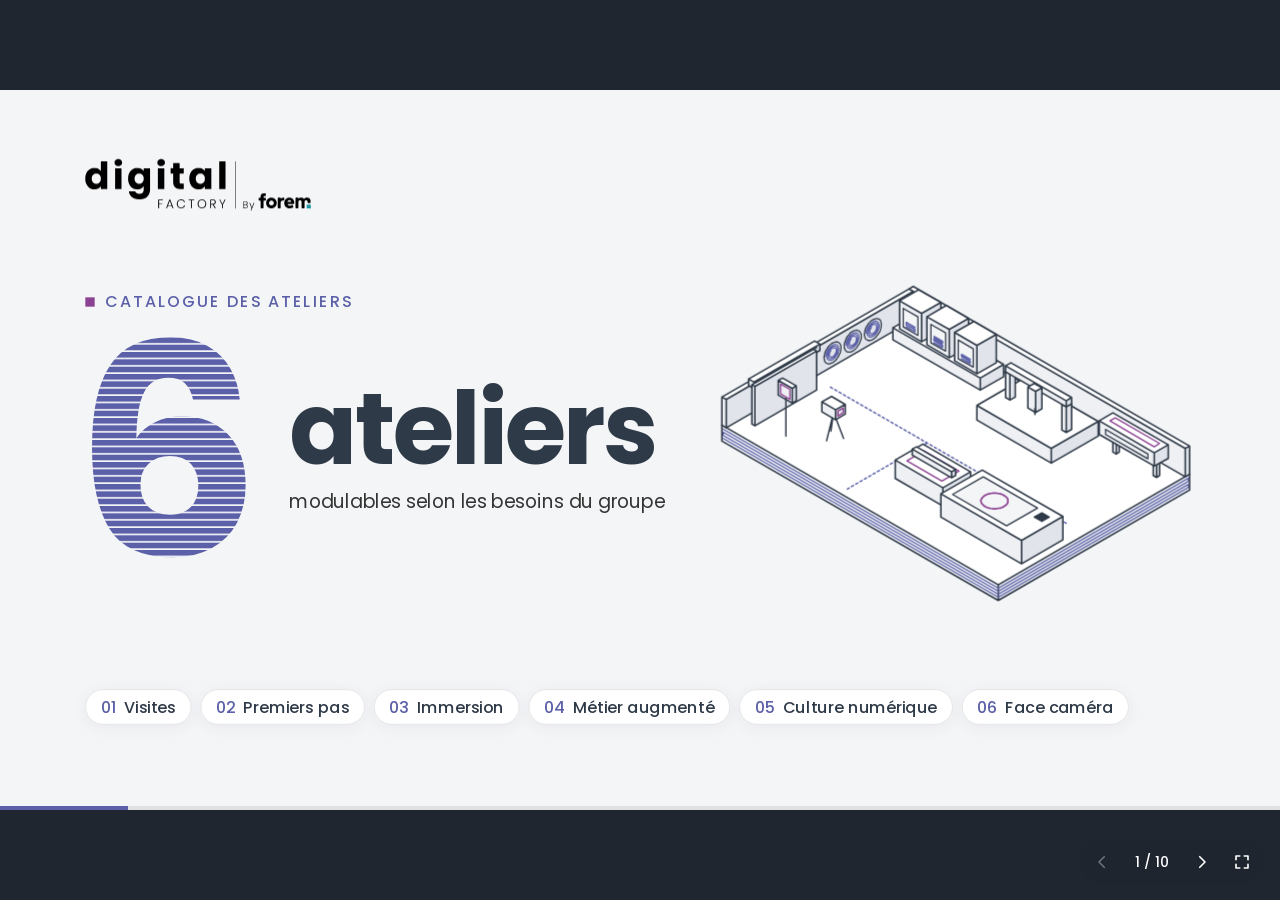
==== commit 449f63a8: "Métier augmenté, Face caméra et « 6 ateliers » en couverture - Métiers devient Métier augmenté, Pris" ====
--- a/index.html
+++ b/index.html
@@ -4,7 +4,7 @@
 <meta charset="utf-8">
 <meta name="viewport" content="width=device-width, initial-scale=1">
 <title>Les types d’ateliers de la Digital Factory</title>
-<meta name="description" content="Catalogue des ateliers de la Digital Factory du Forem : six types d’ateliers, modulables selon les besoins du groupe.">
+<meta name="description" content="Catalogue des ateliers de la Digital Factory du Forem : six ateliers, modulables selon les besoins du groupe.">
 <style>@font-face { font-family: 'Poppins'; font-style: normal; font-weight: 400; font-display: swap; src: url('fonts/Poppins-Regular.woff2') format('woff2'); }@font-face { font-family: 'Poppins'; font-style: normal; font-weight: 500; font-display: swap; src: url('fonts/Poppins-Medium.woff2') format('woff2'); }@font-face { font-family: 'Poppins'; font-style: normal; font-weight: 700; font-display: swap; src: url('fonts/Poppins-Bold.woff2') format('woff2'); }</style>
 <style>
 * { margin: 0 }
@@ -59,8 +59,9 @@
 .track { position: relative; width: 760px; height: 16px; border-radius: 8px; background: #e0e0e0; overflow: hidden; margin-top: 20px; }
 .grow { position: absolute; left: 0; top: 0; height: 16px; overflow: hidden; border-radius: 8px; }
 .fill { display: flex; height: 16px; animation: grow 1s cubic-bezier(0.2, 0.7, 0.2, 1) both; animation-delay: 0.55s; }
-.solid { height: 16px; background: #5b60a8; }
-.hatch { height: 16px; background: repeating-linear-gradient(135deg, #5b60a8 0px, #5b60a8 4px, #e0e0e0 4px, #e0e0e0 9px); }
+/* barres de durée : rose vif */
+.solid { height: 16px; background: #F0268B; }
+.hatch { height: 16px; background: repeating-linear-gradient(135deg, #F0268B 0px, #F0268B 4px, #e0e0e0 4px, #e0e0e0 9px); }
 .ticks { position: relative; width: 760px; height: 36px; margin-top: 8px; }
 .tick { position: absolute; top: 0; width: 120px; font-size: 24px; line-height: 1.4; color: #5f6673; }
 
@@ -176,25 +177,25 @@
 </head>
 <body>
 <main id="deck">
-<section id="couverture" class="light cover" data-transition="push"><div class="prog"><div class="progfill" style="width:192px"></div></div><iframe class="emb" sandbox="allow-scripts" aria-hidden="true" tabindex="-1" title="" style="position:absolute; left:124px; top:98px; width:1296px; height:542px" srcdoc="&lt;!doctype html&gt;&lt;style&gt;#xq-s{position:absolute;left:0;top:0;width:1296px;height:542px;overflow:hidden;transform-origin:0 0;visibility:hidden}.xq-go #xq-s{visibility:visible}#xq-s div,#xq-s svg{position:absolute;left:0;top:0}#xq-v{position:fixed;left:0;top:0;width:100%;height:100%;visibility:hidden}@media (prefers-reduced-motion:reduce){#xq-s{display:none}}.w{fill:#FFFFFF;stroke:#2f3a48;stroke-width:2.5;stroke-linejoin:round;stroke-linecap:round}.b{stroke-width:3}#L div,#L svg{width:760px;height:184px}.s0,.s1,.s2,.s3{fill:#F0268B;opacity:0}.c0,.c1,.dr{opacity:0}.sm{fill:#E1E4EA}@keyframes bs{0%{opacity:0;stroke-dashoffset:453.52}5.26%{opacity:1;stroke-dashoffset:453.52}68.42%{stroke-dashoffset:0}78.95%{opacity:1}100%{opacity:0;stroke-dashoffset:0}}.xq-go #bs use{animation:bs 0.95s linear 4.15s both}@keyframes rg{0%{opacity:0;width:14px;height:14px;margin:-7px}11%{opacity:.9}100%{opacity:0;width:60px;height:60px;margin:-30px}}.xq-go #rg{animation:rg .45s linear 6.5s both}@keyframes s0{0%{opacity:0;transform:none}15%{opacity:1}100%{opacity:0;transform:translate(-14px,-16px)}}.xq-go .s0{animation:s0 .4s linear both}@keyframes s1{0%{opacity:0;transform:none}15%{opacity:1}100%{opacity:0;transform:translate(-14px,10px)}}.xq-go .s1{animation:s1 .4s linear both}@keyframes s2{0%{opacity:0;transform:none}15%{opacity:1}100%{opacity:0;transform:translate(12px,-16px)}}.xq-go .s2{animation:s2 .4s linear both}@keyframes s3{0%{opacity:0;transform:none}15%{opacity:1}100%{opacity:0;transform:translate(12px,10px)}}.xq-go .s3{animation:s3 .4s linear both}@keyframes sm{0%{opacity:0;transform:none}22%{opacity:.7}100%{opacity:0;transform:translate(0,-36px) scale(2.75)}}.sm{transform-box:fill-box;transform-origin:center;opacity:0}.xq-go .sm{animation:sm .9s linear both}@keyframes fl{to{transform:translate(0,-14px)}}.xq-go .fl{animation:fl .35s linear 3.4s 2 both}@keyframes c0{0%{opacity:0;transform:none}13%{opacity:1}50%{transform:translate(26px,-14px)}100%{opacity:0;transform:translate(50px,12px)}}.xq-go .c0{animation:c0 .6s linear both}@keyframes c1{0%{opacity:0;transform:none}13%{opacity:1}50%{transform:translate(-26px,-14px)}100%{opacity:0;transform:translate(-50px,12px)}}.xq-go .c1{animation:c1 .6s linear both}@keyframes dr{0%{opacity:0;transform:none}22%{opacity:1}100%{opacity:0;transform:translate(0,18px)}}.xq-go .dr{animation:dr .45s linear both}&lt;/style&gt;&lt;i id=&quot;xq-v&quot;&gt;&lt;/i&gt;&lt;div id=&quot;xq-s&quot;&gt;&lt;svg width=&quot;0&quot; height=&quot;0&quot;&gt;&lt;defs&gt;&lt;path id=&quot;pd&quot; fill-rule=&quot;evenodd&quot; transform=&quot;scale(0.5)&quot; d=&quot;M495 72l-3 3v135l1 1 2 1h39l2-2v-136l-2-1zm-286 0-1 2v137l1 1h40l1-2v-135l-1-2zm511 16-10 16-4 10-4 18v20l2 6v4l4 13 8 16 9 9 7 6 9 4 13 4h12l8-1 12-3 10-6 8-8h1 1v14 2h40l3-2v-136l-1-1h-42v2 13l-2 1-8-8-14-7-12-3h-14l-7 1-11 4-10 6zm48 20h12l8 2 5 4 7 6 2 4 4 9v19l-4 9-4 5-6 6-6 3-6 1h-9-5l-6-4-10-10-4-12v-16l4-11 4-6 7-5zm-428-36-14 6-8 6-12 12-8 16-4 15v25l2 9v4l2 7 10 19 10 10 14 9 7 2 13 2h12l14-4 12-8 7-8 1 1v23l-2 8-6 10-8 5-12 3-13-2-6-3-6-5-5-8h-40v2 6l4 12 5 8 10 10 11 8 7 3 14 4 9 1h22l8-1 16-5 12-8 12-13 4-9 4-12 2-14v-144l-2-2-39 1-1 1v15l-2 1-8-8-4-4-10-4-12-3h-14zm20 36h15l10 6 7 6 4 7 2 9v12l-2 8-3 6-9 10-6 3-6 1h-9-5l-8-6-8-8-3-6-1-6v-16l4-11 8-9zm236-69-2 1v31l-2 2-13-1-1 3v31 2h15l1 2v62l4 15 4 9 8 6 10 6 5 2 9 2h30l1-2v-34h-1-19l-4-2-2-2-1-4-1-57 3-3h24l1-1v-33l-3-2-22 1-2-2v-30l-2-2zm306-11v182l1 2h39l2-1v-183h-1zm-748 0h-40-2v60 2l-2-1-8-8-12-7-14-3h-13l-8 1-15 6-7 5-9 9-4 6-7 14-4 15-1 23 2 10 4 14 6 14 4 4 9 10 5 3 8 5 12 3 9 1h13l12-4 4-2 6-4 8-9h2v15l2 2h39l2-1v-183zm-80 80h16l10 6 4 4 4 5 3 7 1 8v12l-2 8-2 4-9 10-7 3-6 1h-8-5l-9-6-6-6-2-4-4-10v-13l2-9 4-8 6-6zm433-96-8 4-7 6-3 9v9l1 4 7 9 6 3 8 2h6l7-1 6-3 6-6 2-5 2-5-2-10-2-6-6-5-4-3-5-2zm-285 0-9 4-7 8-2 8v10l4 8 5 4 5 2 8 2h6l8-2 5-2 7-8 2-4v-5l-1-9-3-6-6-6-4-2-4-2z&quot;/&gt;&lt;path id=&quot;pf&quot; fill-rule=&quot;evenodd&quot; transform=&quot;scale(0.5)&quot; d=&quot;M570 282l-2 2-20 54 1 2h3l2-2 4-10 3-3h21l4 2 4 11 1 2h4l1-4-4-8-13-37-1-2v-2l-4-5zm2 10h1l1 2v2l8 19v5l-1 1h-19v-1-2l6-16v-3l2-2v-3zm330-10v2l18 34v20l1 2h3l2-2v-21l16-32 2-1v-2h-6l-2 2-12 24-2 2-1-2-13-25-1-1zm-60 0v1 56l4 1 1-2v-20l1-2h9l3 2 12 20 1 2h5v-2l-12-21v-2-1l6-2 5-6 1-4v-8l-1-4-5-6-7-2zm6 5v-1h14l6 2 4 4v4 6l-2 4-4 3-4 1h-13l-2-2zm-150-5-1 1 1 3h14l2 3-1 48 1 3h4l1-2-1-49 2-3h14l1-1v-2l-1-1zm-173 0h-29l-2 2v54l2 2h4l1-2 1-24 2-2h16l2-1-1-3h-19l-1-2v-18l1-2h23l1-2zm255-1-6 2-6 3-4 4-4 8-2 8v9 5l4 8 8 8 9 4h15l8-4 7-6 2-4 3-6 1-6-1-13-5-10-5-5-4-2-10-4zm6 5h7l8 5 6 8 2 7-1 10-2 6-2 4-6 6-10 3-8-1-7-3-5-6-4-8v-13l4-8 7-8 6-2zm-148-4-9 4-5 6-4 8-2 6v8l2 6 4 8 9 8 7 4h14l6-2 6-4 5-6 3-4v-1l-2-1h-4l-7 8-8 4h-11l-7-2-5-5-4-9-1-12 3-8 2-5 5-4 5-3h5 8l5 2 4 4 4 5 4 1h3l1-2-5-6-9-7-10-3z&quot;/&gt;&lt;path id=&quot;ps&quot; fill-rule=&quot;evenodd&quot; transform=&quot;scale(0.5)&quot; d=&quot;M1008 26l-2 2v312l2 2h2v-314z&quot;/&gt;&lt;path id=&quot;pb&quot; fill-rule=&quot;evenodd&quot; transform=&quot;scale(0.5)&quot; d=&quot;M1134 304h-2l-2 2-8 24-2 2-2-1-1-3-9-22-2-2-2 1v3l12 30v2l-5 13 1 3h2l4-6 16-42 1-2zm-70-10-2 2v42l2 2h16l6-2 6-6v-9l-6-6v-3l4-2 1-4v-4l-2-5-3-3-6-2zm4 24h12l4 2 2 2 2 3-2 6-3 3-7 2h-8l-2-2v-14zm-2-18 2-2h8l6 2 4 2v3 5l-4 4h-3-12l-1-2z&quot;/&gt;&lt;path id=&quot;po&quot; fill-rule=&quot;evenodd&quot; transform=&quot;scale(0.5)&quot; d=&quot;M1410 337l3 3h13l4-2v-42l1-4 3-4 4-2h5l5 3 2 5 1 44 3 2h12 2l2-4v-42l2-4 6-4h6l2 2 4 5v8l2 3h2 13 3v-2-15l-2-5-2-4-6-6-4-2-7-1h-6l-6 1-11 7-5-5-4-2-7-1h-8l-4 1-6 4h-2l-4-5-14 1-2 2zm-51-67-11 6-6 6-5 10-1 6-1 10 3 14 4 6 7 6 8 4 5 2h14l10-2 8-4 2-1v-4l-6-11h-2l-10 4-7 1-5-1-2-2-5-4-1-4 1-1 35 1 5-2 3-4v-6l-1-7-3-8-5-6-5-4-8-5-8-1zm-3 24 4-4 4-4 6-1 4 1 4 2 2 3 2 5-2 2h-21l-3-2zm-24-25-11 1-8 4h-1l-2-4-2-1h-13l-3 2v65l1 3 16 1 1-2 2-2-1-33 1-6 2-3 5-4 5-2h9l1-2 2-2v-11l-2-3zm-92 1-9 4-3 2-6 6-4 6-4 8v16l4 10 3 4 5 5 5 4 6 3 8 2h12l6-2 7-4 6-6 4-5 4-11v-14l-2-7-4-9-7-6-4-2-9-4-8-1zm3 20 3-1h7l3 1 6 6 2 3 2 7-2 6-6 6-4 2h-9l-4-2-5-4-2-4v-4-7l4-5zm-33-50h-15l-9 4-6 6-2 4-1 15-3 1h-6l-4 2v2 10l1 3 3 1h6l4 3v46l2 3h14l3-3v-47l2-2h10 2l1-2v-14l-2-2h-10l-3-2v-6l1-1 3-3h7l4-2v-13z&quot;/&gt;&lt;/defs&gt;&lt;/svg&gt;&lt;div id=&quot;L&quot; style=&quot;left:456px;top:330px;width:760px;height:184px;transform-origin:0 0&quot;&gt;&lt;div id=&quot;dp&quot;&gt;&lt;svg&gt;&lt;use href=&quot;#pd&quot; fill=&quot;#F0268B&quot;/&gt;&lt;/svg&gt;&lt;/div&gt;&lt;div id=&quot;db&quot;&gt;&lt;svg&gt;&lt;use href=&quot;#pd&quot;/&gt;&lt;/svg&gt;&lt;/div&gt;&lt;div id=&quot;fb&quot;&gt;&lt;svg&gt;&lt;use href=&quot;#pf&quot;/&gt;&lt;/svg&gt;&lt;/div&gt;&lt;div id=&quot;fu&quot;&gt;&lt;svg&gt;&lt;use href=&quot;#pf&quot; fill=&quot;#5b60a8&quot;/&gt;&lt;/svg&gt;&lt;/div&gt;&lt;div id=&quot;sp&quot;&gt;&lt;svg&gt;&lt;use href=&quot;#ps&quot;/&gt;&lt;/svg&gt;&lt;/div&gt;&lt;div id=&quot;bf&quot;&gt;&lt;svg&gt;&lt;use href=&quot;#pb&quot;/&gt;&lt;/svg&gt;&lt;/div&gt;&lt;div id=&quot;bs&quot;&gt;&lt;svg&gt;&lt;use href=&quot;#pb&quot; fill=&quot;none&quot; stroke=&quot;#F0268B&quot; stroke-width=&quot;3.2&quot; stroke-linejoin=&quot;round&quot; stroke-dasharray=&quot;453.52 469.52&quot;/&gt;&lt;/svg&gt;&lt;/div&gt;&lt;div id=&quot;ft&quot;&gt;&lt;svg&gt;&lt;use href=&quot;#po&quot;/&gt;&lt;/svg&gt;&lt;/div&gt;&lt;div id=&quot;fo&quot;&gt;&lt;svg&gt;&lt;use href=&quot;#po&quot;/&gt;&lt;/svg&gt;&lt;/div&gt;&lt;div id=&quot;rg&quot; style=&quot;left:749.12px;top:164px;width:14px;height:14px;margin:-7px;box-sizing:border-box;border:2.5px solid #F0268B;border-radius:50%;opacity:0&quot;&gt;&lt;/div&gt;&lt;div id=&quot;td&quot; style=&quot;left:742.25px;top:157.75px;width:13.75px;height:12.5px;background:#18929D&quot;&gt;&lt;/div&gt;&lt;/div&gt;&lt;svg width=&quot;1296&quot; height=&quot;542&quot; viewBox=&quot;124 98 1296 542&quot;&gt;&lt;defs&gt;&lt;linearGradient id=&quot;bg&quot; x1=&quot;0&quot; y1=&quot;0&quot; x2=&quot;0&quot; y2=&quot;1&quot;&gt;&lt;stop offset=&quot;0&quot; stop-color=&quot;#F0268B&quot;/&gt;&lt;stop offset=&quot;.8&quot; stop-color=&quot;#F0268B&quot;/&gt;&lt;stop offset=&quot;1&quot; stop-color=&quot;#F0268B&quot; stop-opacity=&quot;.2&quot;/&gt;&lt;/linearGradient&gt;&lt;clipPath id=&quot;bc&quot;&gt;&lt;rect x=&quot;1080&quot; y=&quot;403&quot; width=&quot;8&quot; height=&quot;34&quot;/&gt;&lt;/clipPath&gt;&lt;/defs&gt;&lt;g id=&quot;a&quot;&gt;&lt;rect class=&quot;w&quot; x=&quot;548&quot; y=&quot;345&quot; width=&quot;14&quot; height=&quot;26&quot; rx=&quot;3&quot;/&gt;&lt;rect class=&quot;w&quot; x=&quot;1078&quot; y=&quot;345&quot; width=&quot;14&quot; height=&quot;26&quot; rx=&quot;3&quot;/&gt;&lt;rect class=&quot;w b&quot; x=&quot;560&quot; y=&quot;352&quot; width=&quot;520&quot; height=&quot;12&quot; rx=&quot;6&quot;/&gt;&lt;/g&gt;&lt;circle class=&quot;s3&quot; cx=&quot;622&quot; cy=&quot;450&quot; r=&quot;2&quot; style=&quot;animation-delay:.62s&quot;/&gt;&lt;circle class=&quot;s0&quot; cx=&quot;675&quot; cy=&quot;487&quot; r=&quot;2.6&quot; style=&quot;animation-delay:.79s&quot;/&gt;&lt;circle class=&quot;s2&quot; cx=&quot;728&quot; cy=&quot;524&quot; r=&quot;2&quot; style=&quot;animation-delay:.96s&quot;/&gt;&lt;circle class=&quot;s1&quot; cx=&quot;781&quot; cy=&quot;451&quot; r=&quot;2.6&quot; style=&quot;animation-delay:1.13s&quot;/&gt;&lt;circle class=&quot;s2&quot; cx=&quot;834&quot; cy=&quot;488&quot; r=&quot;2&quot; style=&quot;animation-delay:1.3s&quot;/&gt;&lt;circle class=&quot;s0&quot; cx=&quot;887&quot; cy=&quot;525&quot; r=&quot;2.6&quot; style=&quot;animation-delay:1.47s&quot;/&gt;&lt;circle class=&quot;s3&quot; cx=&quot;940&quot; cy=&quot;452&quot; r=&quot;2&quot; style=&quot;animation-delay:1.64s&quot;/&gt;&lt;circle class=&quot;s0&quot; cx=&quot;994&quot; cy=&quot;489&quot; r=&quot;2.6&quot; style=&quot;animation-delay:1.81s&quot;/&gt;&lt;circle class=&quot;sm&quot; cx=&quot;633&quot; cy=&quot;440&quot; r=&quot;4&quot; style=&quot;animation-delay:.7s&quot;/&gt;&lt;circle class=&quot;sm&quot; cx=&quot;720&quot; cy=&quot;440&quot; r=&quot;4&quot; style=&quot;animation-delay:.98s&quot;/&gt;&lt;circle class=&quot;sm&quot; cx=&quot;808&quot; cy=&quot;440&quot; r=&quot;4&quot; style=&quot;animation-delay:1.26s&quot;/&gt;&lt;circle class=&quot;sm&quot; cx=&quot;895&quot; cy=&quot;440&quot; r=&quot;4&quot; style=&quot;animation-delay:1.54s&quot;/&gt;&lt;circle class=&quot;sm&quot; cx=&quot;983&quot; cy=&quot;440&quot; r=&quot;4&quot; style=&quot;animation-delay:1.82s&quot;/&gt;&lt;g id=&quot;b&quot;&gt;&lt;g id=&quot;bb&quot; opacity=&quot;0&quot;&gt;&lt;rect x=&quot;603&quot; y=&quot;392&quot; width=&quot;10&quot; height=&quot;178&quot; fill=&quot;#F0268B&quot; opacity=&quot;.18&quot;/&gt;&lt;rect x=&quot;606.5&quot; y=&quot;392&quot; width=&quot;3&quot; height=&quot;178&quot; fill=&quot;url(#bg)&quot;/&gt;&lt;g id=&quot;bd&quot;&gt;&lt;circle cx=&quot;608&quot; cy=&quot;448&quot; r=&quot;7&quot; fill=&quot;#F0268B&quot; opacity=&quot;.35&quot;/&gt;&lt;circle cx=&quot;608&quot; cy=&quot;448&quot; r=&quot;3.6&quot; fill=&quot;#FFFFFF&quot;/&gt;&lt;/g&gt;&lt;/g&gt;&lt;rect class=&quot;w b&quot; x=&quot;584&quot; y=&quot;334&quot; width=&quot;48&quot; height=&quot;42&quot; rx=&quot;7&quot;/&gt;&lt;rect x=&quot;590&quot; y=&quot;341&quot; width=&quot;36&quot; height=&quot;6&quot; rx=&quot;3&quot; fill=&quot;#5b60a8&quot;/&gt;&lt;path class=&quot;w&quot; d=&quot;M599 376h18l-4 14h-10z&quot;/&gt;&lt;circle cx=&quot;608&quot; cy=&quot;390&quot; r=&quot;3&quot; fill=&quot;#F0268B&quot;/&gt;&lt;/g&gt;&lt;g id=&quot;c&quot;&gt;&lt;rect class=&quot;w&quot; x=&quot;800&quot; y=&quot;561&quot; width=&quot;250&quot; height=&quot;10&quot; rx=&quot;5&quot;/&gt;&lt;/g&gt;&lt;g id=&quot;e&quot;&gt;&lt;g id=&quot;ex&quot;&gt;&lt;path d=&quot;M827 512v34&quot; stroke=&quot;#5b60a8&quot; stroke-width=&quot;5&quot; stroke-linecap=&quot;round&quot;/&gt;&lt;rect class=&quot;w b&quot; x=&quot;812&quot; y=&quot;546&quot; width=&quot;30&quot; height=&quot;24&quot; rx=&quot;5&quot;/&gt;&lt;path d=&quot;M818 554h18M818 561h18&quot; stroke=&quot;#2f3a48&quot; stroke-width=&quot;1.8&quot;/&gt;&lt;rect x=&quot;819&quot; y=&quot;570&quot; width=&quot;16&quot; height=&quot;8&quot; rx=&quot;1.5&quot; fill=&quot;#5b60a8&quot;/&gt;&lt;path d=&quot;M821 578h12l-6 12z&quot; fill=&quot;#F0268B&quot;/&gt;&lt;/g&gt;&lt;/g&gt;&lt;g id=&quot;h&quot;&gt;&lt;rect class=&quot;w&quot; x=&quot;1070&quot; y=&quot;329&quot; width=&quot;28&quot; height=&quot;12&quot; rx=&quot;4&quot; style=&quot;fill:#8c4292&quot;/&gt;&lt;rect class=&quot;w b&quot; x=&quot;1068&quot; y=&quot;341&quot; width=&quot;32&quot; height=&quot;52&quot; rx=&quot;6&quot;/&gt;&lt;rect x=&quot;1074&quot; y=&quot;357&quot; width=&quot;20&quot; height=&quot;5&quot; rx=&quot;2.5&quot; fill=&quot;#5b60a8&quot;/&gt;&lt;rect class=&quot;w&quot; x=&quot;1074&quot; y=&quot;393&quot; width=&quot;20&quot; height=&quot;10&quot; rx=&quot;2&quot; style=&quot;fill:#E1E4EA&quot;/&gt;&lt;rect class=&quot;w&quot; x=&quot;1080&quot; y=&quot;403&quot; width=&quot;8&quot; height=&quot;34&quot; style=&quot;stroke-width:2&quot;/&gt;&lt;g clip-path=&quot;url(#bc)&quot;&gt;&lt;path class=&quot;fl&quot; d=&quot;M1080 402l8-7M1080 409l8-7M1080 416l8-7M1080 423l8-7M1080 430l8-7M1080 437l8-7M1080 444l8-7M1080 451l8-7&quot; stroke=&quot;#2f3a48&quot; stroke-width=&quot;1.6&quot;/&gt;&lt;/g&gt;&lt;path d=&quot;M1080 437h8l-4 6z&quot; fill=&quot;#F0268B&quot;/&gt;&lt;/g&gt;&lt;path class=&quot;c0&quot; d=&quot;M1089 459h5v2.5h-5z&quot; fill=&quot;#5b60a8&quot; style=&quot;animation-delay:3.48s&quot;/&gt;&lt;path class=&quot;c1&quot; d=&quot;M1079 477h5v2.5h-5z&quot; fill=&quot;#8c4292&quot; style=&quot;animation-delay:3.56s&quot;/&gt;&lt;path class=&quot;c0&quot; d=&quot;M1089 495h5v2.5h-5z&quot; fill=&quot;#E1E4EA&quot; style=&quot;animation-delay:3.64s&quot;/&gt;&lt;path class=&quot;c1&quot; d=&quot;M1079 513h5v2.5h-5z&quot; fill=&quot;#5b60a8&quot; style=&quot;animation-delay:3.72s&quot;/&gt;&lt;path class=&quot;c0&quot; d=&quot;M1089 531h5v2.5h-5z&quot; fill=&quot;#5b60a8&quot; style=&quot;animation-delay:3.8s&quot;/&gt;&lt;path class=&quot;c1&quot; d=&quot;M1079 549h5v2.5h-5z&quot; fill=&quot;#8c4292&quot; style=&quot;animation-delay:3.88s&quot;/&gt;&lt;path class=&quot;c0&quot; d=&quot;M1089 567h5v2.5h-5z&quot; fill=&quot;#E1E4EA&quot; style=&quot;animation-delay:3.96s&quot;/&gt;&lt;path class=&quot;c1&quot; d=&quot;M1079 585h5v2.5h-5z&quot; fill=&quot;#5b60a8&quot; style=&quot;animation-delay:4.04s&quot;/&gt;&lt;g id=&quot;i&quot;&gt;&lt;rect class=&quot;w&quot; x=&quot;1094&quot; y=&quot;546&quot; width=&quot;74&quot; height=&quot;8&quot; rx=&quot;4&quot;/&gt;&lt;/g&gt;&lt;g id=&quot;j&quot;&gt;&lt;rect class=&quot;w&quot; x=&quot;1104&quot; y=&quot;532&quot; width=&quot;24&quot; height=&quot;30&quot; rx=&quot;4&quot;/&gt;&lt;rect x=&quot;1108&quot; y=&quot;538&quot; width=&quot;16&quot; height=&quot;4&quot; rx=&quot;2&quot; fill=&quot;#8c4292&quot;/&gt;&lt;rect class=&quot;w&quot; x=&quot;1113&quot; y=&quot;562&quot; width=&quot;6&quot; height=&quot;10&quot; style=&quot;fill:#E1E4EA;stroke-width:2&quot;/&gt;&lt;path d=&quot;M1113 572h6l-3 6z&quot; fill=&quot;#F0268B&quot;/&gt;&lt;/g&gt;&lt;g id=&quot;k&quot;&gt;&lt;rect class=&quot;w&quot; x=&quot;1144&quot; y=&quot;517&quot; width=&quot;210&quot; height=&quot;8&quot; rx=&quot;4&quot;/&gt;&lt;/g&gt;&lt;circle class=&quot;dr&quot; cx=&quot;1301&quot; cy=&quot;546&quot; r=&quot;2&quot; fill=&quot;#5b60a8&quot; style=&quot;animation-delay:4.9s&quot;/&gt;&lt;circle class=&quot;dr&quot; cx=&quot;1259&quot; cy=&quot;546&quot; r=&quot;2&quot; fill=&quot;#F0268B&quot; style=&quot;animation-delay:5.02s&quot;/&gt;&lt;circle class=&quot;dr&quot; cx=&quot;1216&quot; cy=&quot;546&quot; r=&quot;2&quot; fill=&quot;#8c4292&quot; style=&quot;animation-delay:5.14s&quot;/&gt;&lt;circle class=&quot;dr&quot; cx=&quot;1195&quot; cy=&quot;576&quot; r=&quot;2&quot; fill=&quot;#F0268B&quot; style=&quot;animation-delay:5.48s&quot;/&gt;&lt;circle class=&quot;dr&quot; cx=&quot;1237&quot; cy=&quot;576&quot; r=&quot;2&quot; fill=&quot;#5b60a8&quot; style=&quot;animation-delay:5.6s&quot;/&gt;&lt;circle class=&quot;dr&quot; cx=&quot;1280&quot; cy=&quot;576&quot; r=&quot;2&quot; fill=&quot;#8c4292&quot; style=&quot;animation-delay:5.72s&quot;/&gt;&lt;g id=&quot;l&quot;&gt;&lt;rect x=&quot;1159&quot; y=&quot;548&quot; width=&quot;2&quot; height=&quot;29&quot; fill=&quot;#F0268B&quot; opacity=&quot;.9&quot;/&gt;&lt;rect class=&quot;w b&quot; x=&quot;1130&quot; y=&quot;506&quot; width=&quot;60&quot; height=&quot;30&quot; rx=&quot;6&quot;/&gt;&lt;rect x=&quot;1137&quot; y=&quot;512&quot; width=&quot;7&quot; height=&quot;12&quot; rx=&quot;2&quot; fill=&quot;#5b60a8&quot;/&gt;&lt;rect x=&quot;1147&quot; y=&quot;512&quot; width=&quot;7&quot; height=&quot;12&quot; rx=&quot;2&quot; fill=&quot;#8c4292&quot;/&gt;&lt;rect x=&quot;1157&quot; y=&quot;512&quot; width=&quot;7&quot; height=&quot;12&quot; rx=&quot;2&quot; fill=&quot;#F0268B&quot;/&gt;&lt;rect x=&quot;1167&quot; y=&quot;512&quot; width=&quot;7&quot; height=&quot;12&quot; rx=&quot;2&quot; fill=&quot;#2f3a48&quot;/&gt;&lt;rect class=&quot;w&quot; x=&quot;1136&quot; y=&quot;536&quot; width=&quot;48&quot; height=&quot;5&quot; rx=&quot;2.5&quot; style=&quot;fill:#E1E4EA;stroke-width:2&quot;/&gt;&lt;/g&gt;&lt;g id=&quot;m&quot;&gt;&lt;rect class=&quot;w&quot; x=&quot;1310&quot; y=&quot;500&quot; width=&quot;40&quot; height=&quot;10&quot; rx=&quot;5&quot;/&gt;&lt;rect class=&quot;w&quot; x=&quot;1326&quot; y=&quot;510&quot; width=&quot;8&quot; height=&quot;60&quot; style=&quot;fill:#5b60a8;stroke-width:2&quot;/&gt;&lt;rect class=&quot;w b&quot; x=&quot;1301&quot; y=&quot;570&quot; width=&quot;58&quot; height=&quot;16&quot; rx=&quot;4&quot;/&gt;&lt;rect x=&quot;1306&quot; y=&quot;581&quot; width=&quot;48&quot; height=&quot;2.5&quot; rx=&quot;1.2&quot; fill=&quot;#F0268B&quot;/&gt;&lt;/g&gt;&lt;/svg&gt;&lt;/div&gt;&lt;script&gt;(function(){var d=document,R=d.documentElement,S=d.getElementById(&quot;xq-s&quot;),A=[];function f(){var w=R.clientWidth||innerWidth;if(w)S.style.transform=&quot;scale(&quot;+w/1296+&quot;)&quot;}f();addEventListener(&quot;resize&quot;,f);if(window.ResizeObserver)new ResizeObserver(f).observe(R);if(navigator.webdriver)return;function play(){A.forEach(function(a){a.cancel()});A=[];var D=[[&quot;dp&quot;,0,[0,0,0,756,0,0],[.45,0,0,756,0,0],[.5,1,0,756,0,0],[2,1,0,287,0,0],[2.08,1,0,287,0,0],[2.18,0,0,287,0,0]],[&quot;db&quot;,0,[0,1,0,757,0,0],[.57,1,0,757,0,0],[2,1,0,311,0,0],[2.08,1,0,285,0,0]],[&quot;fb&quot;,0,[0,1,173,0,0,0],[2.1,1,173,0,0,0],[3.4,1,146,0,0,0],[3.55,1,138,0,0,0]],[&quot;fu&quot;,0,[0,0,170,0,8,0],[2.05,0,170,0,8,0],[2.1,1,170,0,8,0],[3.4,1,140,0,38,0],[3.55,1,140,0,38,0],[3.6,0,140,0,38,0]],[&quot;sp&quot;,0,[0,1,0,0,172,0],[3.4,1,0,0,172,0],[4.1,1,0,0,11,0]],[&quot;ft&quot;,0,[0,1,108,0,35,760],[4.8,1,108,0,35,760],[5.3,1,108,0,35,576]],[&quot;fo&quot;,0,[5.38,1,149,184,2,576],[5.88,1,149,0,2,576]],[&quot;bf&quot;,0,[0,0,0,0],[4.75,0,0,0],[4.95,1,0,0]],[&quot;td&quot;,0,[0,0,0,0],[6.4,0,0,0],[6.52,1,0,0]],[&quot;L&quot;,&quot;cubic-bezier(.5,0,.3,1)&quot;,[7,1,0,0,1],[7.8,1,-453.8,-326.7,.45]],[&quot;a&quot;,0,[0,0,0,-14],[.15,0,0,-14],[.4,1,0,0],[2.05,1,0,0],[2.3,0,0,-14]],[&quot;b&quot;,0,[.15,0,0,-14],[.4,1,0,0],[.5,1,0,0],[2,1,469,0],[2.05,1,469,0],[2.3,0,469,-14]],[&quot;bb&quot;,0,[0,0,0,0],[.4,0,0,0],[.5,1,0,0],[2,1,0,0],[2.1,0,0,0]],[&quot;bd&quot;,0,[0,1,0,0],[.5,1,0,0],[.68,1,0,110],[.86,1,0,0],[1.04,1,0,110],[1.22,1,0,0],[1.4,1,0,110],[1.58,1,0,0],[1.76,1,0,110],[2,1,0,30]],[&quot;c&quot;,0,[0,0,0,-10],[1.85,0,0,-10],[2.1,1,0,0],[3.4,1,0,-30],[3.65,0,0,-42]],[&quot;e&quot;,0,[0,0,0,-10],[1.85,0,0,-10],[2.1,1,0,0],[3.4,1,0,-30],[3.65,0,0,-42]],[&quot;ex&quot;,&quot;ease-in-out&quot;,[0,1,0,0],[2.1,1,0,0],[2.53,1,192,0],[2.97,1,0,0],[3.4,1,192,0]],[&quot;h&quot;,0,[0,0,0,-14],[3.15,0,0,-14],[3.4,1,0,0],[4.1,1,0,158],[4.35,0,0,144]],[&quot;i&quot;,0,[0,0,0,-12],[3.95,0,0,-12],[4.2,1,0,0],[4.8,1,0,0],[5.05,0,0,-12]],[&quot;j&quot;,0,[3.95,0,0,-12],[4.2,1,0,0],[4.32,1,8,0],[4.44,1,2,0],[4.56,1,30,0],[4.68,1,22,0],[4.8,1,34,0],[5.05,0,34,-12]],[&quot;k&quot;,0,[0,0,0,-12],[4.55,0,0,-12],[4.8,1,0,0],[5.3,1,0,0],[5.38,1,0,30],[5.88,1,0,30],[6.13,0,0,18]],[&quot;l&quot;,0,[4.55,0,176,-12],[4.8,1,176,0],[5.3,1,0,0],[5.38,1,0,30],[5.88,1,176,30],[6.13,0,176,18]],[&quot;m&quot;,0,[0,0,0,-110],[5.95,0,0,-110],[6.15,1,0,-90],[6.3,1,0,0],[6.5,1,0,0],[6.7,1,0,-48],[6.75,.75,0,-60],[6.9,0,0,-80]]];D.forEach(function(q){var e=d.getElementById(q[0]),f=q.slice(2),t0=f[0][0],T=f[f.length-1][0]-t0||1;A.push(e.animate(f.map(function(k){var o={offset:(k[0]-t0)/T,opacity:k[1]};if(k.length&gt;5)o.clipPath=&quot;inset(&quot;+k[2]+&quot;px &quot;+k[3]+&quot;px &quot;+k[4]+&quot;px &quot;+k[5]+&quot;px)&quot;;else o.transform=&quot;translate(&quot;+k[2]+&quot;px,&quot;+k[3]+&quot;px)&quot;+(k[4]?&quot; scale(&quot;+k[4]+&quot;)&quot;:&quot;&quot;);if(q[1])o.easing=q[1];return o}),{duration:T*1e3,delay:t0*1e3,fill:&quot;both&quot;}))});}var on=0;function go(v){if(v==on)return;on=v;R.classList.remove(&quot;xq-go&quot;);if(v){f();void R.offsetWidth;R.classList.add(&quot;xq-go&quot;);play()}}if(!window.IntersectionObserver)return go(1);new IntersectionObserver(function(e){var r=e[e.length-1].intersectionRatio;if(r&gt;=.5)go(1);else if(r==0)go(0)},{threshold:[0,.5]}).observe(d.getElementById(&quot;xq-v&quot;))})()&lt;/script&gt;"></iframe><div class="cvLg" style="position:absolute; left:126.20px; top:101.30px; width:342.0px; height:82.8px; background:#f4f5f7"><svg width="342" height="82.8" viewBox="0 0 342.0 82.8" aria-label="Digital Factory by Forem" xmlns="http://www.w3.org/2000/svg" style="display:block"><g transform="scale(0.1125)"><path d="M990 145l-5 5v269l1 3 4 2 3-1h76l2-2v-272l-2-3h-76zm-572 0-3 3v274l3 2 3-1h77l2-4v-258l-1-1 1-10-2-4h-76zm1023 32-9 11-12 19-9 22v4l-4 12v8l-3 10v42l3 11v8l8 26 9 18 9 14 17 18 15 11 17 9 27 7 22 1 18-2 23-7 20-12 16-16h2l2 2-1 26 2 4h77l3 1 5-3v-272l-2-3-3-1-3 1h-77l-2 4 1 26-4 2-16-16-14-9-13-6h-4l-6-3h-8l-8-2h-26l-8 2h-7l-23 8-19 12zm96 40 22-1 8 1 10 4 9 6 14 14 4 6 7 19v37l-7 19-8 11-11 10-13 7-11 3h-19l-9-2-14-7-13-12-6-8-5-10v-4l-4-10v-32l4-14 4-8 9-12 14-11zm-856-73-29 12-16 11-16 16-7 9-9 15-5 14-2 2-8 31-1 51 1 9 3 8v8l3 6 2 9 3 5v3l17 29 19 20 11 8 17 9 14 5h6l9 3h11l1 1 24-1 27-8 24-16 14-15 2 2v46l-4 13v4l-5 10-7 9-15 10-8 3-11 1-6 2-26-4-12-6-12-10-9-15h-80l-2 2 1 14 8 22 10 17 10 12 10 9 21 14 15 7 28 8 19 2h42l9-2h8l32-11 14-8 9-7 18-18 6-8 9-17 9-25v-5l3-10v-13l1-1v-286l-4-4-3 1h-76l-2 2v30l-3 2-16-17-8-6-21-10-24-5h-27l-8 2zm39 73 8-1 22 1 20 10 14 14 7 13 5 19v23l-4 13v4l-6 12-6 8-11 10-13 7-11 3h-19l-9-2-18-10-11-11-4-6-6-13-3-12v-11l-1-1 1-18 8-23 4-6 13-13zm472-139-3 3v61l-4 4-27-1-3 5 1 3-1 4v56l2 3h29l3 3v126l2 4 1 13 3 6 1 6 9 17 14 14 20 11 6 1 5 3h7l11 3h54l1 1 5-1 2-2v-68l-2-2h-38l-8-4-4-4-3-7v-111l-1-3 1-3 4-3h48l3-2v-66l-5-3-3 1h-42l-5-4v-60l-3-4zm613-23-2 2v364l3 3 3-1h70l5 1 3-2v-365l-1-2zm-1497 0h-81l-2 2v120l-2 2-3-1-4-6-11-10-25-14-7-1-6-3h-8l-7-2h-26l-8 2h-8l-29 12-15 10-18 18-8 11-14 28-8 31-1 47 2 18 8 29 14 27 7 10 18 18 10 7 17 9 24 7 17 2 25-1 7-3h5l6-3 6-1 10-5 12-8 16-17h3l1 1v30l2 2 3 1 3-1h69l4 1 4-2v-365zm-159 162 7-1 23 1 20 10 9 8 8 11 6 13 3 17-1 24-4 15-5 10-6 8-11 10-13 7-12 3h-18l-9-2-11-5-7-5-12-12-5-8-4-9v-4l-3-8-1-26 4-13v-4l8-16 14-14zm865-192-16 7-13 13-7 17v18l3 9 4 7 9 10 12 7 16 4h12l15-3 12-7 10-10 6-11 2-9v-11l-2-11-6-11-10-10-8-5-11-4h-12l-1-1zm-571 0-17 8-14 15-4 9-1 7 1 21 9 15 9 8 9 5 16 4h14l15-4 10-6 13-14 4-10 1-9-2-19-7-12-10-10-9-5h-3l-6-3h-13l-1-1zm696 539-3 3-7 21-17 43-1 6-6 13-1 6-4 7-1 6-2 2-1 6 2 2h7l3-2 8-22 6-5 2 1h39l2-1 6 4 8 22 3 3h8l1-7-7-15-1-6-24-63-1-6-3-4v-4l-6-10zm4 21h3l2 3v4l3 5 1 6 11 27 2 9-3 3h-37l-2-2v-5l8-19 1-6 3-5 1-7 3-4 1-6zm662-22-1 5 5 7 31 60v42l2 2h7l2-2v-43l27-50 6-14 3-3v-3l-10-1-4 4-24 50-4 3-3-3-25-51-3-3zm-120 0-2 3v110l1 2 8 1 2-2v-42l3-4h17l6 6 23 40 3 2h10l1-3-26-42v-4l2-2 5-1 7-4 9-11 3-9v-14l-3-9-4-6-7-6-13-5zm10 11 2-2h28l10 4 8 9 2 8-1 12-5 8-6 5-8 3h-27l-4-5v-39zm-298-11-3 3 1 5 2 1h26l4 6-1 3v93l3 5h6l3-4v-95l-1-2 4-6h26l3-2v-4l-2-3zm-347 0h-58l-3 4v108l3 4h7l3-3v-47l1-2 4-3 1 1h33l3-3v-3l-2-3h-37l-3-4v-37l3-3h45l3-3zm509-1-12 4-11 7-8 8-9 15-4 15v19l2 9 8 17 15 15 18 8 7 1 22-1 18-8 13-12 4-6 6-13v-6l2-7v-13l-2-12-10-20-10-10-8-5-10-4-11-2zm12 9 15 2 9 4 7 5 5 5 7 11 4 15-1 20-4 12-4 6-13 13-12 5-7 1-16-1-15-7-11-12-7-16v-27l7-16 7-8 8-6 12-5zm-294-8-19 10-10 11-8 15v5l-3 9v15l3 13 8 16 13 13 5 3 15 6 9 1 19-1 12-4 11-7 10-11 5-8v-3l-2-2-10 1-13 16-16 8-5 1-18-1-13-6-10-9-9-17-1-24 1-8 4-10 6-9 9-8 10-5 10-2 16 1 10 4 9 7 8 11 6 3 7-1 1-4-9-13-10-9-7-4-8-3-12-2h-12zm739-510-3 4v624l2 2h4l1-2v-625l-2-3zm252 555h-4l-3 3-13 32v3l-4 7-1 6-4 5-4-2-1-7-2-2v-3l-16-39-4-3h-3l-2 2v5l16 36 3 10 2 2 1 6 4 7v5l-11 25 1 5h6l6-11 4-13 7-14 19-50 4-7 1-5zm-141-19-2 2v86l2 2h34l12-4 10-11v-18l-4-6-7-6 1-5 6-5 3-7v-10l-4-9-6-5-11-4zm9 47h23l9 4 5 5 2 5v7l-2 5-7 7-13 3-18-1-3-4v-26zm-3-37 4-3h16l12 3 6 6 2 5v6l-2 5-7 6-6 2-24-1-2-3v-24zm687 75 6 6h27l6-5v-82l3-10 7-8 7-3h10l9 6 5 9 1 6v81l1 2 5 4h26l4-1 4-6v-85l3-7 5-5 7-4h11l6 3 8 11v16l3 5 5 2h25l5-2 2-3v-30l-4-11-5-8-11-10-8-4-15-3h-12l-12 3-10 5-11 8-11-9-8-4-9-1-4-2h-16l-4 2h-5l-11 7h-4l-3-5-5-4h-27l-2 1-4 5zm-102-134-15 7-7 5-11 11-7 11-4 10-3 12-1 21 4 20 3 7 8 12 13 12 16 8 11 3 28 1 20-5 2-2 13-4 3-3v-8l-4-8v-3l-6-10-6-1-19 8-14 2-5-2h-5l-5-3-9-9-3-7 3-3h64l6 1 10-3 4-4 2-5v-11l-2-14-7-16-9-12-9-8-17-9-10-1-5-2h-15l-5 2zm-5 49 6-9 8-7 13-3 8 2 8 5 4 5 4 11-4 3-5-1h-34l-3 1-5-3zm-48-51-23 1-7 3-9 7-3-2-2-6-5-3h-26l-6 4-1 3v128l3 5 2 1h30l3-2 2-4-1-3v-64l2-12 4-7 10-8 9-3 19-1 3-3 2-5v-21l-2-5zm-185 2-18 8-7 5-12 12-7 10-4 13-3 5v10l-1 1 1 21 7 18 6 9 9 10 11 8 12 6 16 4 24-1 6-3 6-1 15-8 11-10 8-11 9-22 1-9-1-20-4-13-10-17-13-13-8-5-17-7h-8l-9-2zm6 40 7-2h13l6 2 5 3 8 8 4 7 2 14-3 11-12 13-7 4-9 1-10-1-8-4-9-9-4-7-2-8 2-14 6-9zm-66-99h-30l-11 3-8 4-11 11-4 8-2 31-5 3-14-1-6 5-1 3v20l2 6 7 3 12-1 6 6-1 7 1 3v82l4 5h30l5-5v-93l4-5 20 1 4-1 3-4v-26l-1-2-5-4h-19l-1 1-5-4v-12l1-3 7-6 15 1 4-1 3-3 1-27z" fill="#000000" fill-rule="evenodd"/><rect x="2969" y="631" width="55" height="50" fill="#18929D"/></g></svg></div><iframe class="emb" sandbox="allow-scripts" aria-hidden="true" tabindex="-1" title="" style="position:absolute; left:1075px; top:250px; width:717px; height:524px" srcdoc="&lt;!doctype html&gt;&lt;style&gt;#xq-s{position:absolute;left:0;top:0;width:717px;height:524px;overflow:hidden;transform-origin:0 0;visibility:hidden}.xq-go #xq-s{visibility:visible}#xq-s div,#xq-s svg{position:absolute;left:0;top:0}#xq-v{position:fixed;left:0;top:0;width:100%;height:100%;visibility:hidden}@media (prefers-reduced-motion:reduce){#xq-s{display:none}}path[data-t]{fill:none;stroke-linecap:round;stroke-linejoin:round}&lt;/style&gt;&lt;i id=&quot;xq-v&quot;&gt;&lt;/i&gt;&lt;div id=&quot;xq-s&quot;&gt;&lt;svg width=&quot;717&quot; height=&quot;524&quot; viewBox=&quot;-589.66 -174.24 1434 1048&quot;&gt;&lt;g data-t=&quot;8.33&quot;&gt;&lt;path d=&quot;M-574 331l829 479v47l-829-478z&quot; fill=&quot;#EEF0F3&quot;/&gt;&lt;path d=&quot;M829 478l-574 332v47l574-331z&quot; fill=&quot;#E1E4EA&quot;/&gt;&lt;path d=&quot;M0 0l829 478-574 332-829-479z&quot; fill=&quot;#FFFFFF&quot;/&gt;&lt;path d=&quot;M-248.6 217.2L462.2 627.4&quot; stroke=&quot;#5b60a8&quot; stroke-width=&quot;4.4&quot; stroke-dasharray=&quot;7 8&quot; stroke-linecap=&quot;round&quot; fill=&quot;none&quot;/&gt;&lt;path d=&quot;M41.4 384.6L-197.6 522.6&quot; stroke=&quot;#5b60a8&quot; stroke-width=&quot;4.4&quot; stroke-dasharray=&quot;7 8&quot; stroke-linecap=&quot;round&quot; fill=&quot;none&quot;/&gt;&lt;/g&gt;&lt;path d=&quot;M-574 331l574-331 829 478v48l-574 331-829-478v-48l829 479v47-47l574-332&quot; stroke=&quot;#2f3a48&quot; stroke-width=&quot;4.8&quot; data-t=&quot;7.8 .97&quot;/&gt;&lt;path d=&quot;M-570 343l825 477 570-330v10l-570 329-825-477v10l825 476 570-329v9l-570 329-825-476&quot; stroke=&quot;#5b60a8&quot; stroke-width=&quot;3.6&quot; data-t=&quot;8.02 1.1&quot;/&gt;&lt;g data-t=&quot;8.47&quot;&gt;&lt;path d=&quot;M-13-77l829 478v85l-829-479z&quot; fill=&quot;#EEF0F3&quot;/&gt;&lt;path d=&quot;M829 394l-13 7v85l13-8z&quot; fill=&quot;#E1E4EA&quot;/&gt;&lt;path d=&quot;M0-85l829 479-13 7-829-478z&quot; fill=&quot;#FFFFFF&quot;/&gt;&lt;/g&gt;&lt;path d=&quot;M-13-77l13-8 829 479v84l-13 8-829-479v-84l829 478v85-85l13-7&quot; stroke=&quot;#2f3a48&quot; stroke-width=&quot;4.8&quot; data-t=&quot;8.28 .63&quot;/&gt;&lt;g data-t=&quot;9.07&quot;&gt;&lt;path d=&quot;M-574 247l13 7v85l-13-8z&quot; fill=&quot;#EEF0F3&quot;/&gt;&lt;path d=&quot;M0-70l-561 324v85l561-324z&quot; fill=&quot;#E1E4EA&quot;/&gt;&lt;path d=&quot;M-13-77l13 7-561 324-13-7z&quot; fill=&quot;#FFFFFF&quot;/&gt;&lt;/g&gt;&lt;path d=&quot;M-574 247l561-324 13 7v85l-561 324-13-8v-84l13 7v85-85l561-324&quot; stroke=&quot;#2f3a48&quot; stroke-width=&quot;4.8&quot; data-t=&quot;8.42 .45&quot;/&gt;&lt;path d=&quot;M-147 59l1-5 1-5 1-5 2-5 3-5 3-5 3-4 4-4 4-4 4-2 4-2 4-1 3-1 4 1 3 1 3 2 2 3 1 3 1 4v4 5l-1 5-1 5-2 6-3 5-3 4-4 5-3 4-4 3-4 3-4 2-4 1h-4-3l-3-2-3-2-2-2-1-4-1-4-1-4&quot; stroke=&quot;#2f3a48&quot; stroke-width=&quot;3.84&quot; data-t=&quot;8.52 .36&quot;/&gt;&lt;path d=&quot;M-142 56l1-7 2-6 4-7 4-6 5-5 5-4 5-2h5l4 2 2 3 2 4 1 5-1 6-2 7-3 6-4 5-4 5-5 3-5 2h-4l-3-2-3-2-2-4v-5l1-5 1-6 3-6 4-4 4-4 4-3 4-2h4l3 1 2 3 2 3v4l-1 5-1 5-3 5-3 4-3 4-4 2-4 2h-3l-3-1-2-2-1-3v-4-4l2-5 2-4 3-4 3-3 3-2 3-1h3l2 1 2 2 1 2v4 3l-2 4-1 4-3 3-2 2-3 2-3 1h-2l-2-1-2-1v-3-2-3l1-4 2-2 2-3&quot; stroke=&quot;#5b60a8&quot; stroke-width=&quot;3.4&quot; data-t=&quot;8.61 .36&quot;/&gt;&lt;path d=&quot;M-207 94v-5l1-5 2-5 2-5 2-5 3-5 4-4 3-4 4-4 4-2 4-2 4-1 4-1 3 1 3 1 3 2 2 3 2 3 1 4v4 5l-1 5-2 5-2 6-3 5-3 4-3 5-4 4-4 3-4 3-4 2-4 1h-3-4l-3-2-2-2-2-2-2-4-1-4v-4&quot; stroke=&quot;#2f3a48&quot; stroke-width=&quot;3.84&quot; data-t=&quot;8.69 .36&quot;/&gt;&lt;path d=&quot;M-202 91v-7l3-6 3-7 4-6 5-5 5-4 5-2h5l4 1 3 3 2 5v5l-1 6-2 7-3 6-4 5-4 5-5 3-4 2h-4l-4-2-3-2-1-4-1-5 1-6 2-5 3-6 3-4 4-4 4-3 4-2h4l3 1 3 3 1 3v4 5l-2 5-2 5-3 4-4 4-4 2-3 2h-4l-2-1-2-2-2-3v-4l1-5 1-4 2-4 3-4 3-3 3-2 3-1h3l3 1 1 2 1 2 1 4-1 3-1 4-2 4-2 3-3 2-3 2-2 1h-3l-2-1-1-1-1-3v-2-3l1-4 2-3 2-2&quot; stroke=&quot;#5b60a8&quot; stroke-width=&quot;3.4&quot; data-t=&quot;8.77 .36&quot;/&gt;&lt;path d=&quot;M-268 129l1-5 1-5 1-5 2-5 3-5 3-5 3-4 4-4 4-4 4-2 4-2 4-1 3-1 4 1 3 1 2 2 3 3 1 3 1 4v4 5l-1 5-1 5-3 5-2 5-3 5-4 5-3 4-4 3-4 3-4 1-4 2h-4-3l-3-2-3-2-2-2-1-4-1-4-1-4&quot; stroke=&quot;#2f3a48&quot; stroke-width=&quot;3.84&quot; data-t=&quot;8.85 .36&quot;/&gt;&lt;path d=&quot;M-263 126l1-7 2-6 3-7 5-6 5-5 5-4 5-2h5l3 1 3 3 2 5 1 5-1 6-2 7-3 6-4 5-5 5-4 3-5 2h-4l-4-2-2-2-2-4v-5l1-6 1-5 3-6 4-5 4-4 4-2 4-2h4l3 1 2 3 1 3 1 4-1 5-1 5-3 5-3 4-4 4-3 2-4 2h-3l-3-1-2-2-1-4v-3-5l2-4 2-4 3-4 3-3 3-2 3-1h3l2 1 2 2 1 2v4 3l-2 4-2 3-2 4-2 2-3 2-3 1h-2l-2-1-2-1v-3l-1-2 1-4 1-3 1-3 2-2&quot; stroke=&quot;#5b60a8&quot; stroke-width=&quot;3.4&quot; data-t=&quot;8.94 .36&quot;/&gt;&lt;g data-t=&quot;9.15&quot;&gt;&lt;path d=&quot;M-61 39l262 151v36l-262-151z&quot; fill=&quot;#EEF0F3&quot;/&gt;&lt;path d=&quot;M271 149l-70 41v36l70-40z&quot; fill=&quot;#E1E4EA&quot;/&gt;&lt;path d=&quot;M10-2l261 151-70 41-262-151z&quot; fill=&quot;#FFFFFF&quot;/&gt;&lt;/g&gt;&lt;path d=&quot;M-61 39l71-41 261 151v37l-70 40-262-151v-36l262 151v36-36l70-41&quot; stroke=&quot;#2f3a48&quot; stroke-width=&quot;4.8&quot; data-t=&quot;9.02 .36&quot;/&gt;&lt;g data-t=&quot;9.4&quot;&gt;&lt;path d=&quot;M-41-42l66 38v85l-66-39z&quot; fill=&quot;#EEF0F3&quot;/&gt;&lt;path d=&quot;M83-37l-58 33v85l58-33z&quot; fill=&quot;#E1E4EA&quot;/&gt;&lt;path d=&quot;M16-75l67 38-58 33-66-38z&quot; fill=&quot;#FFFFFF&quot;/&gt;&lt;path d=&quot;M-30-19l44 25v56l-44-26z&quot; fill=&quot;#f4f5f7&quot;/&gt;&lt;/g&gt;&lt;path d=&quot;M-41-42l57-33 67 38v85l-58 33-66-39v-84l66 38v85-85l58-33&quot; stroke=&quot;#2f3a48&quot; stroke-width=&quot;4.8&quot; data-t=&quot;9.1 .36&quot;/&gt;&lt;path d=&quot;M-30-19l44 25v56l-44-26v-55&quot; stroke=&quot;#2f3a48&quot; stroke-width=&quot;3.84&quot; data-t=&quot;9.19 .36&quot;/&gt;&lt;path d=&quot;M-21 36l26 15v-7l-26-14v-7l26 15&quot; stroke=&quot;#5b60a8&quot; stroke-width=&quot;4.4&quot; data-t=&quot;9.27 .36&quot;/&gt;&lt;g data-t=&quot;9.65&quot;&gt;&lt;path d=&quot;M41 6l67 38v85l-67-39z&quot; fill=&quot;#EEF0F3&quot;/&gt;&lt;path d=&quot;M166 11l-58 33v85l58-33z&quot; fill=&quot;#E1E4EA&quot;/&gt;&lt;path d=&quot;M99-28l67 39-58 33-67-38z&quot; fill=&quot;#FFFFFF&quot;/&gt;&lt;path d=&quot;M53 29l44 25v55l-44-25z&quot; fill=&quot;#f4f5f7&quot;/&gt;&lt;/g&gt;&lt;path d=&quot;M41 6l58-34 67 39v85l-58 33-67-39v-84l67 38v85-85l58-33&quot; stroke=&quot;#2f3a48&quot; stroke-width=&quot;4.8&quot; data-t=&quot;9.35 .36&quot;/&gt;&lt;path d=&quot;M53 29l44 25v55l-44-25v-55&quot; stroke=&quot;#2f3a48&quot; stroke-width=&quot;3.84&quot; data-t=&quot;9.43 .36&quot;/&gt;&lt;path d=&quot;M62 84l26 14v-6l-26-15v-6l26 15v-6l-26-15&quot; stroke=&quot;#5b60a8&quot; stroke-width=&quot;4.4&quot; data-t=&quot;9.52 .36&quot;/&gt;&lt;g data-t=&quot;9.9&quot;&gt;&lt;path d=&quot;M124 53l67 39v85l-67-39z&quot; fill=&quot;#EEF0F3&quot;/&gt;&lt;path d=&quot;M249 59l-58 33v85l58-33z&quot; fill=&quot;#E1E4EA&quot;/&gt;&lt;path d=&quot;M182 20l67 39-58 33-67-39z&quot; fill=&quot;#FFFFFF&quot;/&gt;&lt;path d=&quot;M135 76l45 26v55l-45-25z&quot; fill=&quot;#f4f5f7&quot;/&gt;&lt;/g&gt;&lt;path d=&quot;M124 53l58-33 67 39v85l-58 33-67-39v-85l67 39v85-85l58-33&quot; stroke=&quot;#2f3a48&quot; stroke-width=&quot;4.8&quot; data-t=&quot;9.6 .36&quot;/&gt;&lt;path d=&quot;M135 76l45 26v55l-45-25v-56&quot; stroke=&quot;#2f3a48&quot; stroke-width=&quot;3.84&quot; data-t=&quot;9.68 .36&quot;/&gt;&lt;path d=&quot;M145 132l26 14v-6l-26-15v-6l26 15&quot; stroke=&quot;#5b60a8&quot; stroke-width=&quot;4.4&quot; data-t=&quot;9.77 .36&quot;/&gt;&lt;g data-t=&quot;11.06&quot;&gt;&lt;path d=&quot;M-494 193l16 9v19l-16-9z&quot; fill=&quot;#EEF0F3&quot;/&gt;&lt;path d=&quot;M-280 88l-198 114v19l198-114z&quot; fill=&quot;#E1E4EA&quot;/&gt;&lt;path d=&quot;M-296 79l16 9-198 114-16-9z&quot; fill=&quot;#FFFFFF&quot;/&gt;&lt;/g&gt;&lt;path d=&quot;M-494 193l198-114 16 9v19l-198 114-16-9v-19l16 9v19-19l198-114&quot; stroke=&quot;#2f3a48&quot; stroke-width=&quot;4.8&quot; data-t=&quot;10.92 .36&quot;/&gt;&lt;g data-t=&quot;10.97&quot;&gt;&lt;path d=&quot;M-484 210l9 5v118l-9-5z&quot; fill=&quot;#EEF0F3&quot;/&gt;&lt;path d=&quot;M-290 109l-185 106v118l185-107z&quot; fill=&quot;#E1E4EA&quot;/&gt;&lt;path d=&quot;M-300 103l10 6-185 106-9-5z&quot; fill=&quot;#FFFFFF&quot;/&gt;&lt;/g&gt;&lt;path d=&quot;M-484 210l184-107 10 6v117l-185 107-9-5v-118l9 5v118-118l185-106&quot; stroke=&quot;#2f3a48&quot; stroke-width=&quot;4.8&quot; data-t=&quot;10.76 .36&quot;/&gt;&lt;path d=&quot;M-290 98l-185 106&quot; stroke=&quot;#2f3a48&quot; stroke-width=&quot;4.8&quot; data-t=&quot;10.84 .36&quot;/&gt;&lt;g data-t=&quot;9.98&quot;&gt;&lt;path d=&quot;M191 272l223 129v44l-223-129z&quot; fill=&quot;#EEF0F3&quot;/&gt;&lt;path d=&quot;M555 320l-141 81v44l141-81z&quot; fill=&quot;#E1E4EA&quot;/&gt;&lt;path d=&quot;M331 191l224 129-141 81-223-129z&quot; fill=&quot;#FFFFFF&quot;/&gt;&lt;/g&gt;&lt;path d=&quot;M191 272l140-81 224 129v44l-141 81-223-129v-44l223 129v44-44l141-81&quot; stroke=&quot;#2f3a48&quot; stroke-width=&quot;4.8&quot; data-t=&quot;9.85 .36&quot;/&gt;&lt;g data-t=&quot;10.06&quot;&gt;&lt;path d=&quot;M277 171l13 7v78l-13-8z&quot; fill=&quot;#EEF0F3&quot;/&gt;&lt;path d=&quot;M306 169l-16 9v78l16-9z&quot; fill=&quot;#E1E4EA&quot;/&gt;&lt;path d=&quot;M293 162l13 7-16 9-13-7z&quot; fill=&quot;#FFFFFF&quot;/&gt;&lt;/g&gt;&lt;path d=&quot;M277 171l16-9 13 7v78l-16 9-13-8v-77l13 7v78-78l16-9&quot; stroke=&quot;#2f3a48&quot; stroke-width=&quot;4.8&quot; data-t=&quot;9.93 .36&quot;/&gt;&lt;g data-t=&quot;11.39&quot;&gt;&lt;/g&gt;&lt;path d=&quot;M-247 349l8-56 30 78-30-78-21 85&quot; stroke=&quot;#2f3a48&quot; stroke-width=&quot;4.4&quot; data-t=&quot;11.26 .36&quot;/&gt;&lt;g data-t=&quot;11.31&quot;&gt;&lt;path d=&quot;M-405 197l42 24v44l-42-24z&quot; fill=&quot;#EEF0F3&quot;/&gt;&lt;path d=&quot;M-351 213l-12 8v44l12-7z&quot; fill=&quot;#E1E4EA&quot;/&gt;&lt;path d=&quot;M-392 190l41 23-12 8-42-24z&quot; fill=&quot;#FFFFFF&quot;/&gt;&lt;/g&gt;&lt;path d=&quot;M-382 364v-114&quot; stroke=&quot;#2f3a48&quot; stroke-width=&quot;4.4&quot; data-t=&quot;11.01 .36&quot;/&gt;&lt;path d=&quot;M-405 197l13-7 41 23v45l-12 7-42-24v-44l42 24v44-44l12-8&quot; stroke=&quot;#2f3a48&quot; stroke-width=&quot;4.8&quot; data-t=&quot;11.09 .36&quot;/&gt;&lt;path d=&quot;M-398 208l28 16v30l-28-17v-29&quot; stroke=&quot;#8c4292&quot; stroke-width=&quot;4&quot; data-t=&quot;11.17 .36&quot;/&gt;&lt;g data-t=&quot;11.55&quot;&gt;&lt;path d=&quot;M-274 261l41 24v30l-41-24z&quot; fill=&quot;#EEF0F3&quot;/&gt;&lt;path d=&quot;M-204 269l-29 16v30l29-17z&quot; fill=&quot;#E1E4EA&quot;/&gt;&lt;path d=&quot;M-245 245l41 24-29 16-41-24z&quot; fill=&quot;#FFFFFF&quot;/&gt;&lt;/g&gt;&lt;path d=&quot;M-274 261l29-16 41 24v29l-29 17-41-24v-30l41 24v30-30l29-16&quot; stroke=&quot;#2f3a48&quot; stroke-width=&quot;4.8&quot; data-t=&quot;11.34 .36&quot;/&gt;&lt;path d=&quot;M-210 280l-16 9v15l16-10v-14&quot; stroke=&quot;#8c4292&quot; stroke-width=&quot;4.4&quot; data-t=&quot;11.42 .36&quot;/&gt;&lt;g data-t=&quot;10.15&quot;&gt;&lt;path d=&quot;M446 269l13 7v77l-13-7z&quot; fill=&quot;#EEF0F3&quot;/&gt;&lt;path d=&quot;M475 267l-16 9v77l16-9z&quot; fill=&quot;#E1E4EA&quot;/&gt;&lt;path d=&quot;M462 259l13 8-16 9-13-7z&quot; fill=&quot;#FFFFFF&quot;/&gt;&lt;/g&gt;&lt;path d=&quot;M446 269l16-10 13 8v77l-16 9-13-7v-77l13 7v77-77l16-9&quot; stroke=&quot;#2f3a48&quot; stroke-width=&quot;4.8&quot; data-t=&quot;10.01 .36&quot;/&gt;&lt;g data-t=&quot;10.23&quot;&gt;&lt;path d=&quot;M277 153l182 105v18l-182-105z&quot; fill=&quot;#EEF0F3&quot;/&gt;&lt;path d=&quot;M475 248l-16 10v18l16-9z&quot; fill=&quot;#E1E4EA&quot;/&gt;&lt;path d=&quot;M293 144l182 104-16 10-182-105z&quot; fill=&quot;#FFFFFF&quot;/&gt;&lt;/g&gt;&lt;path d=&quot;M277 153l16-9 182 104v19l-16 9-182-105v-18l182 105v18-18l16-10&quot; stroke=&quot;#2f3a48&quot; stroke-width=&quot;4.8&quot; data-t=&quot;10.1 .36&quot;/&gt;&lt;g data-t=&quot;10.39&quot;&gt;&lt;path d=&quot;M344 217l23 13v63l-23-13z&quot; fill=&quot;#EEF0F3&quot;/&gt;&lt;path d=&quot;M386 219l-19 11v63l19-11z&quot; fill=&quot;#E1E4EA&quot;/&gt;&lt;path d=&quot;M363 206l23 13-19 11-23-13z&quot; fill=&quot;#FFFFFF&quot;/&gt;&lt;/g&gt;&lt;path d=&quot;M344 217l19-11 23 13v63l-19 11-23-13v-63l23 13v63-63l19-11&quot; stroke=&quot;#2f3a48&quot; stroke-width=&quot;4.8&quot; data-t=&quot;10.18 .36&quot;/&gt;&lt;path d=&quot;M365 281v18&quot; stroke=&quot;#2f3a48&quot; stroke-width=&quot;4.8&quot; data-t=&quot;10.26 .36&quot;/&gt;&lt;g data-t=&quot;10.48&quot;&gt;&lt;path d=&quot;M599 357l10 5v56l-10-6z&quot; fill=&quot;#EEF0F3&quot;/&gt;&lt;path d=&quot;M618 357l-9 5v56l9-6z&quot; fill=&quot;#E1E4EA&quot;/&gt;&lt;path d=&quot;M609 351l9 6-9 5-10-5z&quot; fill=&quot;#FFFFFF&quot;/&gt;&lt;/g&gt;&lt;path d=&quot;M599 357l10-6 9 6v55l-9 6-10-6v-55l10 5v56-56l9-5&quot; stroke=&quot;#2f3a48&quot; stroke-width=&quot;4.8&quot; data-t=&quot;10.34 .36&quot;/&gt;&lt;g data-t=&quot;11.72&quot;&gt;&lt;path d=&quot;M-54 436l143 83v55l-143-83z&quot; fill=&quot;#EEF0F3&quot;/&gt;&lt;path d=&quot;M172 471l-83 48v55l83-48z&quot; fill=&quot;#E1E4EA&quot;/&gt;&lt;path d=&quot;M29 388l143 83-83 48-143-83z&quot; fill=&quot;#FFFFFF&quot;/&gt;&lt;/g&gt;&lt;path d=&quot;M-54 436l83-48 143 83v55l-83 48-143-83v-55l143 83v55-55l83-48&quot; stroke=&quot;#2f3a48&quot; stroke-width=&quot;4.8&quot; data-t=&quot;11.5 .36&quot;/&gt;&lt;path d=&quot;M32 408l105 61-51 30-105-61 51-30&quot; stroke=&quot;#8c4292&quot; stroke-width=&quot;4&quot; data-t=&quot;11.59 .36&quot;/&gt;&lt;g data-t=&quot;11.8&quot;&gt;&lt;path d=&quot;M-3 403l118 68v18l-118-68z&quot; fill=&quot;#EEF0F3&quot;/&gt;&lt;path d=&quot;M127 464l-12 7v18l12-7z&quot; fill=&quot;#E1E4EA&quot;/&gt;&lt;path d=&quot;M10 396l117 68-12 7-118-68z&quot; fill=&quot;#FFFFFF&quot;/&gt;&lt;/g&gt;&lt;path d=&quot;M-3 403l13-7 117 68v18l-12 7-118-68v-18l118 68v18-18l12-7&quot; stroke=&quot;#2f3a48&quot; stroke-width=&quot;4.8&quot; data-t=&quot;11.67 .36&quot;/&gt;&lt;g data-t=&quot;10.56&quot;&gt;&lt;path d=&quot;M720 427l10 5v56l-10-6z&quot; fill=&quot;#EEF0F3&quot;/&gt;&lt;path d=&quot;M739 427l-9 5v56l9-6z&quot; fill=&quot;#E1E4EA&quot;/&gt;&lt;path d=&quot;M730 421l9 6-9 5-10-5z&quot; fill=&quot;#FFFFFF&quot;/&gt;&lt;/g&gt;&lt;path d=&quot;M720 427l10-6 9 6v55l-9 6-10-6v-55l10 5v56-56l9-5&quot; stroke=&quot;#2f3a48&quot; stroke-width=&quot;4.8&quot; data-t=&quot;10.43 .36&quot;/&gt;&lt;g data-t=&quot;10.81&quot;&gt;&lt;path d=&quot;M558 318l165 96v40l-165-95z&quot; fill=&quot;#EEF0F3&quot;/&gt;&lt;path d=&quot;M765 390l-42 24v40l42-23z&quot; fill=&quot;#E1E4EA&quot;/&gt;&lt;path d=&quot;M599 294l166 96-42 24-165-96z&quot; fill=&quot;#FFFFFF&quot;/&gt;&lt;/g&gt;&lt;path d=&quot;M558 318l41-24 166 96v41l-42 23-165-95v-41l165 96v40-40l42-24&quot; stroke=&quot;#2f3a48&quot; stroke-width=&quot;4.8&quot; data-t=&quot;10.51 .36&quot;/&gt;&lt;path d=&quot;M577 344l127 74v14l-127-73v-15&quot; stroke=&quot;#2f3a48&quot; stroke-width=&quot;3.84&quot; data-t=&quot;10.59 .36&quot;/&gt;&lt;path d=&quot;M606 309l133 77-16 10-133-78 16-9&quot; stroke=&quot;#8c4292&quot; stroke-width=&quot;4&quot; data-t=&quot;10.68 .36&quot;/&gt;&lt;g data-t=&quot;12.13&quot;&gt;&lt;path d=&quot;M83 537l242 140v70l-242-140z&quot; fill=&quot;#EEF0F3&quot;/&gt;&lt;path d=&quot;M449 605l-124 72v70l124-72z&quot; fill=&quot;#E1E4EA&quot;/&gt;&lt;path d=&quot;M207 466l242 139-124 72-242-140z&quot; fill=&quot;#FFFFFF&quot;/&gt;&lt;path d=&quot;M210 486l163 94-93 53-162-94z&quot; fill=&quot;#f4f5f7&quot;/&gt;&lt;path d=&quot;M386 594l22 13-22 13-23-13z&quot; fill=&quot;#2f3a48&quot;/&gt;&lt;/g&gt;&lt;path d=&quot;M83 537l124-71 242 139v70l-124 72-242-140v-70l242 140v70-70l124-72&quot; stroke=&quot;#2f3a48&quot; stroke-width=&quot;4.8&quot; data-t=&quot;11.75 .36&quot;/&gt;&lt;path d=&quot;M210 486l163 94-93 53-162-94 92-53&quot; stroke=&quot;#2f3a48&quot; stroke-width=&quot;3.84&quot; data-t=&quot;11.84 .36&quot;/&gt;&lt;path d=&quot;M272 575l-5 3-6 2-7 1-7 1h-7l-7-1-6-1-6-2-6-3-4-3-4-4-2-3-2-5v-4l2-4 2-3 4-4 4-3 6-3 6-2 6-1 7-1h7l7 1 7 1 6 2 5 3 5 3 4 4 2 3 1 4v4l-1 5-2 3-4 4-5 3&quot; stroke=&quot;#8c4292&quot; stroke-width=&quot;5.2&quot; data-t=&quot;11.92 .36&quot;/&gt;&lt;path d=&quot;M386 594l22 13-22 13-23-13 23-13&quot; stroke=&quot;#2f3a48&quot; stroke-width=&quot;4&quot; data-t=&quot;12 .36&quot;/&gt;&lt;/svg&gt;&lt;/div&gt;&lt;script&gt;(function(){var d=document,R=d.documentElement,S=d.getElementById(&quot;xq-s&quot;),A=[];function f(){var w=R.clientWidth||innerWidth;if(w)S.style.transform=&quot;scale(&quot;+w/717+&quot;)&quot;}f();addEventListener(&quot;resize&quot;,f);if(window.ResizeObserver)new ResizeObserver(f).observe(R);if(navigator.webdriver)return;function play(){A.forEach(function(a){a.cancel()});A=[];[].forEach.call(d.querySelectorAll(&quot;[data-t]&quot;),function(e){var t=e.getAttribute(&quot;data-t&quot;).split(&quot; &quot;);if(t[1]){var L=e.getTotalLength();e.style.strokeDasharray=L+&quot; &quot;+(L+4);A.push(e.animate([{strokeDashoffset:L},{strokeDashoffset:0}],{duration:t[1]*1e3,delay:t[0]*1e3,fill:&quot;both&quot;}))}else A.push(e.animate([{opacity:0},{opacity:1}],{duration:450,delay:t[0]*1e3,fill:&quot;both&quot;}))});}var on=0;function go(v){if(v==on)return;on=v;R.classList.remove(&quot;xq-go&quot;);if(v){f();void R.offsetWidth;R.classList.add(&quot;xq-go&quot;);play()}}if(!window.IntersectionObserver)return go(1);new IntersectionObserver(function(e){var r=e[e.length-1].intersectionRatio;if(r&gt;=.5)go(1);else if(r==0)go(0)},{threshold:[0,.5]}).observe(d.getElementById(&quot;xq-v&quot;))})()&lt;/script&gt;"></iframe><div class="cvMq" style="position:absolute; left:1075px; top:250px; width:717px; height:524px;"><svg width="717" height="524" viewBox="-589.66 -174.24 1434 1048" aria-label="Maquette de l’atelier : imprimantes 3D, fraiseuse CNC, traceur vinyle, studio vidéo, imprimante UV et découpeuse laser" xmlns="http://www.w3.org/2000/svg" style="display:block"><path d="M-574 331l829 479v47l-829-478z" fill="#EEF0F3"/><path d="M829 478l-574 332v47l574-331z" fill="#E1E4EA"/><path d="M0 0l829 478-574 332-829-479z" fill="#FFFFFF"/><path d="M-248.6 217.2L462.2 627.4" stroke="#5b60a8" stroke-width="4.4" stroke-dasharray="7 8" stroke-linecap="round" fill="none"/><path d="M41.4 384.6L-197.6 522.6" stroke="#5b60a8" stroke-width="4.4" stroke-dasharray="7 8" stroke-linecap="round" fill="none"/><path d="M-574 331l574-331 829 478v48l-574 331-829-478v-48l829 479v47-47l574-332" fill="none" stroke="#2f3a48" stroke-width="4.8" stroke-linecap="round" stroke-linejoin="round"/><path d="M-570 343l825 477 570-330v10l-570 329-825-477v10l825 476 570-329v9l-570 329-825-476" fill="none" stroke="#5b60a8" stroke-width="3.6" stroke-linecap="round" stroke-linejoin="round"/><path d="M-13-77l829 478v85l-829-479z" fill="#EEF0F3"/><path d="M829 394l-13 7v85l13-8z" fill="#E1E4EA"/><path d="M0-85l829 479-13 7-829-478z" fill="#FFFFFF"/><path d="M-13-77l13-8 829 479v84l-13 8-829-479v-84l829 478v85-85l13-7" fill="none" stroke="#2f3a48" stroke-width="4.8" stroke-linecap="round" stroke-linejoin="round"/><path d="M-574 247l13 7v85l-13-8z" fill="#EEF0F3"/><path d="M0-70l-561 324v85l561-324z" fill="#E1E4EA"/><path d="M-13-77l13 7-561 324-13-7z" fill="#FFFFFF"/><path d="M-574 247l561-324 13 7v85l-561 324-13-8v-84l13 7v85-85l561-324" fill="none" stroke="#2f3a48" stroke-width="4.8" stroke-linecap="round" stroke-linejoin="round"/><path d="M-147 59l1-5 1-5 1-5 2-5 3-5 3-5 3-4 4-4 4-4 4-2 4-2 4-1 3-1 4 1 3 1 3 2 2 3 1 3 1 4v4 5l-1 5-1 5-2 6-3 5-3 4-4 5-3 4-4 3-4 3-4 2-4 1h-4-3l-3-2-3-2-2-2-1-4-1-4-1-4" fill="none" stroke="#2f3a48" stroke-width="3.84" stroke-linecap="round" stroke-linejoin="round"/><path d="M-142 56l1-7 2-6 4-7 4-6 5-5 5-4 5-2h5l4 2 2 3 2 4 1 5-1 6-2 7-3 6-4 5-4 5-5 3-5 2h-4l-3-2-3-2-2-4v-5l1-5 1-6 3-6 4-4 4-4 4-3 4-2h4l3 1 2 3 2 3v4l-1 5-1 5-3 5-3 4-3 4-4 2-4 2h-3l-3-1-2-2-1-3v-4-4l2-5 2-4 3-4 3-3 3-2 3-1h3l2 1 2 2 1 2v4 3l-2 4-1 4-3 3-2 2-3 2-3 1h-2l-2-1-2-1v-3-2-3l1-4 2-2 2-3" fill="none" stroke="#5b60a8" stroke-width="3.4" stroke-linecap="round" stroke-linejoin="round"/><path d="M-207 94v-5l1-5 2-5 2-5 2-5 3-5 4-4 3-4 4-4 4-2 4-2 4-1 4-1 3 1 3 1 3 2 2 3 2 3 1 4v4 5l-1 5-2 5-2 6-3 5-3 4-3 5-4 4-4 3-4 3-4 2-4 1h-3-4l-3-2-2-2-2-2-2-4-1-4v-4" fill="none" stroke="#2f3a48" stroke-width="3.84" stroke-linecap="round" stroke-linejoin="round"/><path d="M-202 91v-7l3-6 3-7 4-6 5-5 5-4 5-2h5l4 1 3 3 2 5v5l-1 6-2 7-3 6-4 5-4 5-5 3-4 2h-4l-4-2-3-2-1-4-1-5 1-6 2-5 3-6 3-4 4-4 4-3 4-2h4l3 1 3 3 1 3v4 5l-2 5-2 5-3 4-4 4-4 2-3 2h-4l-2-1-2-2-2-3v-4l1-5 1-4 2-4 3-4 3-3 3-2 3-1h3l3 1 1 2 1 2 1 4-1 3-1 4-2 4-2 3-3 2-3 2-2 1h-3l-2-1-1-1-1-3v-2-3l1-4 2-3 2-2" fill="none" stroke="#5b60a8" stroke-width="3.4" stroke-linecap="round" stroke-linejoin="round"/><path d="M-268 129l1-5 1-5 1-5 2-5 3-5 3-5 3-4 4-4 4-4 4-2 4-2 4-1 3-1 4 1 3 1 2 2 3 3 1 3 1 4v4 5l-1 5-1 5-3 5-2 5-3 5-4 5-3 4-4 3-4 3-4 1-4 2h-4-3l-3-2-3-2-2-2-1-4-1-4-1-4" fill="none" stroke="#2f3a48" stroke-width="3.84" stroke-linecap="round" stroke-linejoin="round"/><path d="M-263 126l1-7 2-6 3-7 5-6 5-5 5-4 5-2h5l3 1 3 3 2 5 1 5-1 6-2 7-3 6-4 5-5 5-4 3-5 2h-4l-4-2-2-2-2-4v-5l1-6 1-5 3-6 4-5 4-4 4-2 4-2h4l3 1 2 3 1 3 1 4-1 5-1 5-3 5-3 4-4 4-3 2-4 2h-3l-3-1-2-2-1-4v-3-5l2-4 2-4 3-4 3-3 3-2 3-1h3l2 1 2 2 1 2v4 3l-2 4-2 3-2 4-2 2-3 2-3 1h-2l-2-1-2-1v-3l-1-2 1-4 1-3 1-3 2-2" fill="none" stroke="#5b60a8" stroke-width="3.4" stroke-linecap="round" stroke-linejoin="round"/><path d="M-61 39l262 151v36l-262-151z" fill="#EEF0F3"/><path d="M271 149l-70 41v36l70-40z" fill="#E1E4EA"/><path d="M10-2l261 151-70 41-262-151z" fill="#FFFFFF"/><path d="M-61 39l71-41 261 151v37l-70 40-262-151v-36l262 151v36-36l70-41" fill="none" stroke="#2f3a48" stroke-width="4.8" stroke-linecap="round" stroke-linejoin="round"/><path d="M-41-42l66 38v85l-66-39z" fill="#EEF0F3"/><path d="M83-37l-58 33v85l58-33z" fill="#E1E4EA"/><path d="M16-75l67 38-58 33-66-38z" fill="#FFFFFF"/><path d="M-30-19l44 25v56l-44-26z" fill="#f4f5f7"/><path d="M-41-42l57-33 67 38v85l-58 33-66-39v-84l66 38v85-85l58-33" fill="none" stroke="#2f3a48" stroke-width="4.8" stroke-linecap="round" stroke-linejoin="round"/><path d="M-30-19l44 25v56l-44-26v-55" fill="none" stroke="#2f3a48" stroke-width="3.84" stroke-linecap="round" stroke-linejoin="round"/><path d="M-21 36l26 15v-7l-26-14v-7l26 15" fill="none" stroke="#5b60a8" stroke-width="4.4" stroke-linecap="round" stroke-linejoin="round"/><path d="M41 6l67 38v85l-67-39z" fill="#EEF0F3"/><path d="M166 11l-58 33v85l58-33z" fill="#E1E4EA"/><path d="M99-28l67 39-58 33-67-38z" fill="#FFFFFF"/><path d="M53 29l44 25v55l-44-25z" fill="#f4f5f7"/><path d="M41 6l58-34 67 39v85l-58 33-67-39v-84l67 38v85-85l58-33" fill="none" stroke="#2f3a48" stroke-width="4.8" stroke-linecap="round" stroke-linejoin="round"/><path d="M53 29l44 25v55l-44-25v-55" fill="none" stroke="#2f3a48" stroke-width="3.84" stroke-linecap="round" stroke-linejoin="round"/><path d="M62 84l26 14v-6l-26-15v-6l26 15v-6l-26-15" fill="none" stroke="#5b60a8" stroke-width="4.4" stroke-linecap="round" stroke-linejoin="round"/><path d="M124 53l67 39v85l-67-39z" fill="#EEF0F3"/><path d="M249 59l-58 33v85l58-33z" fill="#E1E4EA"/><path d="M182 20l67 39-58 33-67-39z" fill="#FFFFFF"/><path d="M135 76l45 26v55l-45-25z" fill="#f4f5f7"/><path d="M124 53l58-33 67 39v85l-58 33-67-39v-85l67 39v85-85l58-33" fill="none" stroke="#2f3a48" stroke-width="4.8" stroke-linecap="round" stroke-linejoin="round"/><path d="M135 76l45 26v55l-45-25v-56" fill="none" stroke="#2f3a48" stroke-width="3.84" stroke-linecap="round" stroke-linejoin="round"/><path d="M145 132l26 14v-6l-26-15v-6l26 15" fill="none" stroke="#5b60a8" stroke-width="4.4" stroke-linecap="round" stroke-linejoin="round"/><path d="M-494 193l16 9v19l-16-9z" fill="#EEF0F3"/><path d="M-280 88l-198 114v19l198-114z" fill="#E1E4EA"/><path d="M-296 79l16 9-198 114-16-9z" fill="#FFFFFF"/><path d="M-494 193l198-114 16 9v19l-198 114-16-9v-19l16 9v19-19l198-114" fill="none" stroke="#2f3a48" stroke-width="4.8" stroke-linecap="round" stroke-linejoin="round"/><path d="M-484 210l9 5v118l-9-5z" fill="#EEF0F3"/><path d="M-290 109l-185 106v118l185-107z" fill="#E1E4EA"/><path d="M-300 103l10 6-185 106-9-5z" fill="#FFFFFF"/><path d="M-484 210l184-107 10 6v117l-185 107-9-5v-118l9 5v118-118l185-106" fill="none" stroke="#2f3a48" stroke-width="4.8" stroke-linecap="round" stroke-linejoin="round"/><path d="M-290 98l-185 106" fill="none" stroke="#2f3a48" stroke-width="4.8" stroke-linecap="round" stroke-linejoin="round"/><path d="M191 272l223 129v44l-223-129z" fill="#EEF0F3"/><path d="M555 320l-141 81v44l141-81z" fill="#E1E4EA"/><path d="M331 191l224 129-141 81-223-129z" fill="#FFFFFF"/><path d="M191 272l140-81 224 129v44l-141 81-223-129v-44l223 129v44-44l141-81" fill="none" stroke="#2f3a48" stroke-width="4.8" stroke-linecap="round" stroke-linejoin="round"/><path d="M277 171l13 7v78l-13-8z" fill="#EEF0F3"/><path d="M306 169l-16 9v78l16-9z" fill="#E1E4EA"/><path d="M293 162l13 7-16 9-13-7z" fill="#FFFFFF"/><path d="M277 171l16-9 13 7v78l-16 9-13-8v-77l13 7v78-78l16-9" fill="none" stroke="#2f3a48" stroke-width="4.8" stroke-linecap="round" stroke-linejoin="round"/><path d="M-247 349l8-56 30 78-30-78-21 85" fill="none" stroke="#2f3a48" stroke-width="4.4" stroke-linecap="round" stroke-linejoin="round"/><path d="M-405 197l42 24v44l-42-24z" fill="#EEF0F3"/><path d="M-351 213l-12 8v44l12-7z" fill="#E1E4EA"/><path d="M-392 190l41 23-12 8-42-24z" fill="#FFFFFF"/><path d="M-382 364v-114" fill="none" stroke="#2f3a48" stroke-width="4.4" stroke-linecap="round" stroke-linejoin="round"/><path d="M-405 197l13-7 41 23v45l-12 7-42-24v-44l42 24v44-44l12-8" fill="none" stroke="#2f3a48" stroke-width="4.8" stroke-linecap="round" stroke-linejoin="round"/><path d="M-398 208l28 16v30l-28-17v-29" fill="none" stroke="#8c4292" stroke-width="4" stroke-linecap="round" stroke-linejoin="round"/><path d="M-274 261l41 24v30l-41-24z" fill="#EEF0F3"/><path d="M-204 269l-29 16v30l29-17z" fill="#E1E4EA"/><path d="M-245 245l41 24-29 16-41-24z" fill="#FFFFFF"/><path d="M-274 261l29-16 41 24v29l-29 17-41-24v-30l41 24v30-30l29-16" fill="none" stroke="#2f3a48" stroke-width="4.8" stroke-linecap="round" stroke-linejoin="round"/><path d="M-210 280l-16 9v15l16-10v-14" fill="none" stroke="#8c4292" stroke-width="4.4" stroke-linecap="round" stroke-linejoin="round"/><path d="M446 269l13 7v77l-13-7z" fill="#EEF0F3"/><path d="M475 267l-16 9v77l16-9z" fill="#E1E4EA"/><path d="M462 259l13 8-16 9-13-7z" fill="#FFFFFF"/><path d="M446 269l16-10 13 8v77l-16 9-13-7v-77l13 7v77-77l16-9" fill="none" stroke="#2f3a48" stroke-width="4.8" stroke-linecap="round" stroke-linejoin="round"/><path d="M277 153l182 105v18l-182-105z" fill="#EEF0F3"/><path d="M475 248l-16 10v18l16-9z" fill="#E1E4EA"/><path d="M293 144l182 104-16 10-182-105z" fill="#FFFFFF"/><path d="M277 153l16-9 182 104v19l-16 9-182-105v-18l182 105v18-18l16-10" fill="none" stroke="#2f3a48" stroke-width="4.8" stroke-linecap="round" stroke-linejoin="round"/><path d="M344 217l23 13v63l-23-13z" fill="#EEF0F3"/><path d="M386 219l-19 11v63l19-11z" fill="#E1E4EA"/><path d="M363 206l23 13-19 11-23-13z" fill="#FFFFFF"/><path d="M344 217l19-11 23 13v63l-19 11-23-13v-63l23 13v63-63l19-11" fill="none" stroke="#2f3a48" stroke-width="4.8" stroke-linecap="round" stroke-linejoin="round"/><path d="M365 281v18" fill="none" stroke="#2f3a48" stroke-width="4.8" stroke-linecap="round" stroke-linejoin="round"/><path d="M599 357l10 5v56l-10-6z" fill="#EEF0F3"/><path d="M618 357l-9 5v56l9-6z" fill="#E1E4EA"/><path d="M609 351l9 6-9 5-10-5z" fill="#FFFFFF"/><path d="M599 357l10-6 9 6v55l-9 6-10-6v-55l10 5v56-56l9-5" fill="none" stroke="#2f3a48" stroke-width="4.8" stroke-linecap="round" stroke-linejoin="round"/><path d="M-54 436l143 83v55l-143-83z" fill="#EEF0F3"/><path d="M172 471l-83 48v55l83-48z" fill="#E1E4EA"/><path d="M29 388l143 83-83 48-143-83z" fill="#FFFFFF"/><path d="M-54 436l83-48 143 83v55l-83 48-143-83v-55l143 83v55-55l83-48" fill="none" stroke="#2f3a48" stroke-width="4.8" stroke-linecap="round" stroke-linejoin="round"/><path d="M32 408l105 61-51 30-105-61 51-30" fill="none" stroke="#8c4292" stroke-width="4" stroke-linecap="round" stroke-linejoin="round"/><path d="M-3 403l118 68v18l-118-68z" fill="#EEF0F3"/><path d="M127 464l-12 7v18l12-7z" fill="#E1E4EA"/><path d="M10 396l117 68-12 7-118-68z" fill="#FFFFFF"/><path d="M-3 403l13-7 117 68v18l-12 7-118-68v-18l118 68v18-18l12-7" fill="none" stroke="#2f3a48" stroke-width="4.8" stroke-linecap="round" stroke-linejoin="round"/><path d="M720 427l10 5v56l-10-6z" fill="#EEF0F3"/><path d="M739 427l-9 5v56l9-6z" fill="#E1E4EA"/><path d="M730 421l9 6-9 5-10-5z" fill="#FFFFFF"/><path d="M720 427l10-6 9 6v55l-9 6-10-6v-55l10 5v56-56l9-5" fill="none" stroke="#2f3a48" stroke-width="4.8" stroke-linecap="round" stroke-linejoin="round"/><path d="M558 318l165 96v40l-165-95z" fill="#EEF0F3"/><path d="M765 390l-42 24v40l42-23z" fill="#E1E4EA"/><path d="M599 294l166 96-42 24-165-96z" fill="#FFFFFF"/><path d="M558 318l41-24 166 96v41l-42 23-165-95v-41l165 96v40-40l42-24" fill="none" stroke="#2f3a48" stroke-width="4.8" stroke-linecap="round" stroke-linejoin="round"/><path d="M577 344l127 74v14l-127-73v-15" fill="none" stroke="#2f3a48" stroke-width="3.84" stroke-linecap="round" stroke-linejoin="round"/><path d="M606 309l133 77-16 10-133-78 16-9" fill="none" stroke="#8c4292" stroke-width="4" stroke-linecap="round" stroke-linejoin="round"/><path d="M83 537l242 140v70l-242-140z" fill="#EEF0F3"/><path d="M449 605l-124 72v70l124-72z" fill="#E1E4EA"/><path d="M207 466l242 139-124 72-242-140z" fill="#FFFFFF"/><path d="M210 486l163 94-93 53-162-94z" fill="#f4f5f7"/><path d="M386 594l22 13-22 13-23-13z" fill="#2f3a48"/><path d="M83 537l124-71 242 139v70l-124 72-242-140v-70l242 140v70-70l124-72" fill="none" stroke="#2f3a48" stroke-width="4.8" stroke-linecap="round" stroke-linejoin="round"/><path d="M210 486l163 94-93 53-162-94 92-53" fill="none" stroke="#2f3a48" stroke-width="3.84" stroke-linecap="round" stroke-linejoin="round"/><path d="M272 575l-5 3-6 2-7 1-7 1h-7l-7-1-6-1-6-2-6-3-4-3-4-4-2-3-2-5v-4l2-4 2-3 4-4 4-3 6-3 6-2 6-1 7-1h7l7 1 7 1 6 2 5 3 5 3 4 4 2 3 1 4v4l-1 5-2 3-4 4-5 3" fill="none" stroke="#8c4292" stroke-width="5.2" stroke-linecap="round" stroke-linejoin="round"/><path d="M386 594l22 13-22 13-23-13 23-13" fill="none" stroke="#2f3a48" stroke-width="4" stroke-linecap="round" stroke-linejoin="round"/></svg></div><iframe class="emb" sandbox="allow-scripts" aria-hidden="true" tabindex="-1" title="" style="position:absolute; left:77px; top:266.8px; width:352px; height:450px" srcdoc="&lt;!doctype html&gt;&lt;style&gt;#xq-s{position:absolute;left:0;top:0;width:352px;height:450px;overflow:hidden;transform-origin:0 0;visibility:hidden}.xq-go #xq-s{visibility:visible}#xq-s div,#xq-s svg{position:absolute;left:0;top:0}#xq-v{position:fixed;left:0;top:0;width:100%;height:100%;visibility:hidden}@media (prefers-reduced-motion:reduce){#xq-s{display:none}}@keyframes pr{from{clip-path:inset(340px 0 0 0)}to{clip-path:inset(10px 0 0 0)}}.xq-go #six{animation:pr 1.8s linear 7.7s both}@keyframes nz{0%{opacity:0;transform:translate(0,330px)}5.41%{opacity:1;transform:translate(0,330px)}86.49%{opacity:1;transform:translate(0,0)}100%{opacity:0;transform:translate(0,-24px)}}.xq-go #nz{animation:nz 2.22s linear 7.58s both}@keyframes bx{from{transform:translateX(-118px)}to{transform:translateX(118px)}}.xq-go #nx{animation:bx .36s ease-in-out 7.7s 5 alternate both}&lt;/style&gt;&lt;i id=&quot;xq-v&quot;&gt;&lt;/i&gt;&lt;div id=&quot;xq-s&quot;&gt;&lt;div id=&quot;six&quot; style=&quot;left:51px;top:94px;width:250px;height:350px;clip-path:inset(340px 0 0 0)&quot;&gt;&lt;svg width=&quot;250&quot; height=&quot;350&quot; viewBox=&quot;0 0 250 350&quot; aria-label=&quot;Le chiffre 6, imprimé couche par couche&quot; xmlns=&quot;http://www.w3.org/2000/svg&quot; style=&quot;display:block&quot;&gt;&lt;defs&gt;&lt;pattern id=&quot;cv2-layers&quot; x=&quot;0&quot; y=&quot;10&quot; width=&quot;40&quot; height=&quot;11&quot; patternUnits=&quot;userSpaceOnUse&quot;&gt;&lt;rect x=&quot;0&quot; y=&quot;0&quot; width=&quot;40&quot; height=&quot;8.5&quot; fill=&quot;#5b60a8&quot;/&gt;&lt;/pattern&gt;&lt;/defs&gt;&lt;path d=&quot;M124.1121495327103 70.80106809078768Q98.99866488651537 70.80106809078768 87.98397863818425 92.61014686248329Q76.96929238985314 114.4192256341789 76.52870493991989 161.56208277703604Q86.22162883845127 146.14152202937248 104.50600801068092 137.3297730307076Q122.79038718291056 128.51802403204272 144.81975967957277 128.51802403204272Q187.9973297730307 128.51802403204272 214.21228304405878 155.83444592790386Q240.42723631508682 183.150867823765 240.42723631508682 232.05607476635512Q240.42723631508682 264.218958611482 227.4299065420561 288.4512683578104Q214.4325767690254 312.68357810413886 189.53938584779706 326.34178905206943Q164.64619492656877 340.0 130.72096128170895 340.0Q62.87049399198933 340.0 36.43524699599466 297.4833110814419Q10.0 254.96662216288382 10.0 175.2202937249666Q10.0 91.50867823765017 37.97730307076101 50.75433911882509Q65.95460614152202 10.0 127.63684913217625 10.0Q160.68090787716957 10.0 183.37116154873166 22.997329773030685Q206.06141522029372 35.99465954606137 217.7369826435247 57.14285714285711Q229.4125500667557 78.29105473965285 231.6154873164219 103.40453938584778H161.56208277703607Q158.0373831775701 87.10280373831773 149.2256341789052 78.9519359145527Q140.41388518024033 70.80106809078768 124.1121495327103 70.80106809078768ZM82.69692923898532 231.17489986648866Q82.69692923898532 252.32309746328437 94.37249666221629 264.218958611482Q106.04806408544727 276.11481975967956 127.63684913217625 276.11481975967956Q147.022696929239 276.11481975967956 158.25767690253673 264.4392523364486Q169.49265687583446 252.76368491321762 169.49265687583446 232.49666221628837Q169.49265687583446 211.7890520694259 158.47797062750334 199.8931909212283Q147.46328437917225 187.99732977303069 126.75567423230976 187.99732977303069Q107.81041388518025 187.99732977303069 95.25367156208279 199.2323097463284Q82.69692923898532 210.46728971962614 82.69692923898532 231.17489986648866Z&quot; fill=&quot;url(#cv2-layers)&quot;/&gt;&lt;/svg&gt;&lt;/div&gt;&lt;div id=&quot;nz&quot; style=&quot;left:144px;top:30px;width:64px;height:78px;opacity:0&quot;&gt;&lt;div id=&quot;nx&quot; style=&quot;width:64px;height:78px&quot;&gt;&lt;svg width=&quot;64&quot; height=&quot;78&quot; viewBox=&quot;0 0 64 78&quot;&gt;&lt;path d=&quot;M32 1v17&quot; stroke=&quot;#5b60a8&quot; stroke-width=&quot;5&quot; stroke-linecap=&quot;round&quot;/&gt;&lt;rect x=&quot;12&quot; y=&quot;18&quot; width=&quot;40&quot; height=&quot;32&quot; rx=&quot;6&quot; fill=&quot;#FFFFFF&quot; stroke=&quot;#2f3a48&quot; stroke-width=&quot;3&quot;/&gt;&lt;path d=&quot;M20 29h24M20 38h24&quot; stroke=&quot;#2f3a48&quot; stroke-width=&quot;2.2&quot; stroke-linecap=&quot;round&quot;/&gt;&lt;rect x=&quot;21&quot; y=&quot;50&quot; width=&quot;22&quot; height=&quot;9&quot; rx=&quot;2&quot; fill=&quot;#5b60a8&quot;/&gt;&lt;path d=&quot;M23 59h18l-9 15z&quot; fill=&quot;#F0268B&quot;/&gt;&lt;/svg&gt;&lt;/div&gt;&lt;/div&gt;&lt;/div&gt;&lt;script&gt;(function(){var d=document,R=d.documentElement,S=d.getElementById(&quot;xq-s&quot;),A=[];function f(){var w=R.clientWidth||innerWidth;if(w)S.style.transform=&quot;scale(&quot;+w/352+&quot;)&quot;}f();addEventListener(&quot;resize&quot;,f);if(window.ResizeObserver)new ResizeObserver(f).observe(R);if(navigator.webdriver)return;function play(){A.forEach(function(a){a.cancel()});A=[];}var on=0;function go(v){if(v==on)return;on=v;R.classList.remove(&quot;xq-go&quot;);if(v){f();void R.offsetWidth;R.classList.add(&quot;xq-go&quot;);play()}}if(!window.IntersectionObserver)return go(1);new IntersectionObserver(function(e){var r=e[e.length-1].intersectionRatio;if(r&gt;=.5)go(1);else if(r==0)go(0)},{threshold:[0,.5]}).observe(d.getElementById(&quot;xq-v&quot;))})()&lt;/script&gt;"></iframe><div class="kick cvIn" style="margin-top:176px; animation-delay:10.00s"><div class="sq"></div><p class="kicker">Catalogue des ateliers</p></div><div style="display:flex; align-items:center; gap:56px; margin-top:28px"><div class="cvSix" style="width:250px; height:350px"><svg width="250" height="350" viewBox="0 0 250 350" aria-label="Le chiffre 6, imprimé couche par couche" xmlns="http://www.w3.org/2000/svg" style="display:block"><defs><pattern id="cv2-layers" x="0" y="10" width="40" height="11" patternUnits="userSpaceOnUse"><rect x="0" y="0" width="40" height="8.5" fill="#5b60a8"/></pattern></defs><path d="M124.1121495327103 70.80106809078768Q98.99866488651537 70.80106809078768 87.98397863818425 92.61014686248329Q76.96929238985314 114.4192256341789 76.52870493991989 161.56208277703604Q86.22162883845127 146.14152202937248 104.50600801068092 137.3297730307076Q122.79038718291056 128.51802403204272 144.81975967957277 128.51802403204272Q187.9973297730307 128.51802403204272 214.21228304405878 155.83444592790386Q240.42723631508682 183.150867823765 240.42723631508682 232.05607476635512Q240.42723631508682 264.218958611482 227.4299065420561 288.4512683578104Q214.4325767690254 312.68357810413886 189.53938584779706 326.34178905206943Q164.64619492656877 340.0 130.72096128170895 340.0Q62.87049399198933 340.0 36.43524699599466 297.4833110814419Q10.0 254.96662216288382 10.0 175.2202937249666Q10.0 91.50867823765017 37.97730307076101 50.75433911882509Q65.95460614152202 10.0 127.63684913217625 10.0Q160.68090787716957 10.0 183.37116154873166 22.997329773030685Q206.06141522029372 35.99465954606137 217.7369826435247 57.14285714285711Q229.4125500667557 78.29105473965285 231.6154873164219 103.40453938584778H161.56208277703607Q158.0373831775701 87.10280373831773 149.2256341789052 78.9519359145527Q140.41388518024033 70.80106809078768 124.1121495327103 70.80106809078768ZM82.69692923898532 231.17489986648866Q82.69692923898532 252.32309746328437 94.37249666221629 264.218958611482Q106.04806408544727 276.11481975967956 127.63684913217625 276.11481975967956Q147.022696929239 276.11481975967956 158.25767690253673 264.4392523364486Q169.49265687583446 252.76368491321762 169.49265687583446 232.49666221628837Q169.49265687583446 211.7890520694259 158.47797062750334 199.8931909212283Q147.46328437917225 187.99732977303069 126.75567423230976 187.99732977303069Q107.81041388518025 187.99732977303069 95.25367156208279 199.2323097463284Q82.69692923898532 210.46728971962614 82.69692923898532 231.17489986648866Z" fill="url(#cv2-layers)"/></svg></div><div class="cvIn" style="width:600px; animation-delay:7.90s"><p style="font-size:64px; font-weight:700; line-height:1.1; letter-spacing:-1.5px; color:#2f3a48">types d’ateliers</p><p style="font-size:32px; font-weight:400; line-height:1.4; color:#333333; margin-top:16px">modulables selon les besoins du groupe</p></div></div><div style="display:flex; gap:14px; margin-top:auto"><p class="chip cvIn" style="animation-delay:10.15s"><span class="hl">01</span>  Visites</p><p class="chip cvIn" style="animation-delay:10.23s"><span class="hl">02</span>  Premiers pas</p><p class="chip cvIn" style="animation-delay:10.31s"><span class="hl">03</span>  Immersion</p><p class="chip cvIn" style="animation-delay:10.39s"><span class="hl">04</span>  Métiers</p><p class="chip cvIn" style="animation-delay:10.47s"><span class="hl">05</span>  Culture numérique</p><p class="chip cvIn" style="animation-delay:10.55s"><span class="hl">06</span>  Prise de parole</p></div></section>
-
-<section id="apercu" class="light" data-transition="push"><div class="prog"><div class="progfill" style="width:384px"></div></div><div class="head"><div class="kick a" style="--i:0"><div class="sq"></div><p class="kicker">Le catalogue</p></div><h2 class="title a" style="--i:1">Six types d’ateliers,<br><span class="hl">modulables selon les besoins du groupe.</span></h2></div><div class="ov"><div style="position:absolute; left:540px; top:48px; width:820px; height:516px"><svg width="820" height="516" viewBox="0 0 820 516" aria-label="Repères de durée tous les 8 heures" xmlns="http://www.w3.org/2000/svg" style="display:block"><line x1="1" y1="0" x2="1" y2="516" stroke="#e0e0e0" stroke-width="2" stroke-dasharray="4 8"/><line x1="164" y1="0" x2="164" y2="516" stroke="#e0e0e0" stroke-width="2" stroke-dasharray="4 8"/><line x1="328" y1="0" x2="328" y2="516" stroke="#e0e0e0" stroke-width="2" stroke-dasharray="4 8"/><line x1="492" y1="0" x2="492" y2="516" stroke="#e0e0e0" stroke-width="2" stroke-dasharray="4 8"/><line x1="656" y1="0" x2="656" y2="516" stroke="#e0e0e0" stroke-width="2" stroke-dasharray="4 8"/><line x1="819" y1="0" x2="819" y2="516" stroke="#e0e0e0" stroke-width="2" stroke-dasharray="4 8"/></svg></div><div class="ovrow ovhead f" style="--i:2"><p class="ovnum"></p><p class="ovname dlabel" style="font-size:24px">Type</p><div class="ovscale"><p class="tick" style="left:0px">0</p><p class="tick" style="left:104px; text-align:center">8 h</p><p class="tick" style="left:268px; text-align:center">16 h</p><p class="tick" style="left:432px; text-align:center">24 h</p><p class="tick" style="left:596px; text-align:center">32 h</p><p class="tick" style="left:700px; text-align:right">40 h</p></div><p class="ovdur dlabel" style="font-size:24px">Durée</p></div><div class="ovrow a" style="--i:3"><p class="ovnum">01</p><p class="ovname">Visites</p><div class="ovtrack"><div class="grow" style="width:41px; height:18px; border-radius:9px"><div class="fill" style="width:41px; height:18px; animation-delay:0.45s"><div class="solid" style="width:41px; height:18px"></div></div></div></div><p class="ovdur">2 h</p></div><div class="ovrow a" style="--i:4"><p class="ovnum">02</p><p class="ovname">Premiers pas</p><div class="ovtrack"><div class="grow" style="width:164px; height:18px; border-radius:9px"><div class="fill" style="width:164px; height:18px; animation-delay:0.56s"><div class="solid" style="width:164px; height:18px"></div></div></div></div><p class="ovdur">8 h</p></div><div class="ovrow a" style="--i:5"><p class="ovnum">03</p><p class="ovname">Immersion</p><div class="ovtrack"><div class="grow" style="width:820px; height:18px; border-radius:9px"><div class="fill" style="width:820px; height:18px; animation-delay:0.67s"><div class="solid" style="width:820px; height:18px"></div></div></div></div><p class="ovdur">40 h</p></div><div class="ovrow a" style="--i:6"><p class="ovnum">04</p><p class="ovname">Métiers</p><div class="ovtrack"><div class="grow" style="width:492px; height:18px; border-radius:9px"><div class="fill" style="width:492px; height:18px; animation-delay:0.78s"><div class="solid" style="width:328px; height:18px"></div><div class="hatch" style="width:164px; height:18px"></div></div></div></div><p class="ovdur">16 à 24 h</p></div><div class="ovrow a" style="--i:7"><p class="ovnum">05</p><p class="ovname">Culture numérique</p><div class="ovtrack"><div class="grow" style="width:164px; height:18px; border-radius:9px"><div class="fill" style="width:164px; height:18px; animation-delay:0.89s"><div class="solid" style="width:82px; height:18px"></div><div class="hatch" style="width:82px; height:18px"></div></div></div></div><p class="ovdur">4 à 8 h</p></div><div class="ovrow a" style="--i:8"><p class="ovnum">06</p><p class="ovname">Prise de parole</p><div class="ovtrack"><div class="grow" style="width:164px; height:18px; border-radius:9px"><div class="fill" style="width:164px; height:18px; animation-delay:1.00s"><div class="solid" style="width:82px; height:18px"></div><div class="hatch" style="width:82px; height:18px"></div></div></div></div><p class="ovdur">4 à 8 h</p></div></div></section>
-
-<section id="visites" class="light" data-transition="push"><p class="bignum f" style="--i:1">01</p><div class="prog"><div class="progfill" style="width:576px"></div></div><div class="head"><div class="kick a" style="--i:0"><div class="sq"></div><p class="kicker">01 · Visites</p></div><h2 class="title a" style="--i:1">Visites<br><span class="hl">les métiers qui se numérisent.</span></h2></div><div class="cols"><div class="colL"><p class="body a" style="--i:2">Donner un aperçu de la Digital Factory et de la façon dont les métiers se numérisent, grâce à des démonstrations de machines. Les visites s’adressent aux groupes comme aux partenaires qui veulent voir ce qu’ils pourraient proposer à leur public.</p><div class="spacer"></div><div class="dblock a" style="--i:4"><div class="fiche"><div class="fdur"><p class="dlabel">Durée de référence</p><p class="dur">2 h</p></div><div class="fpub"><p class="plabel">Public cible</p><ul class="publ"><li><span>Chercheurs d’emploi en formation</span></li><li><span>Formateurs et opérateurs</span></li></ul></div></div><div class="track"><div class="grow" style="width:38px"><div class="fill" style="width:38px"><div class="solid" style="width:38px"></div></div></div></div><div class="ticks"><p class="tick" style="left:0px">0</p><p class="tick" style="left:92px; text-align:center">8 h</p><p class="tick" style="left:244px; text-align:center">16 h</p><p class="tick" style="left:396px; text-align:center">24 h</p><p class="tick" style="left:548px; text-align:center">32 h</p><p class="tick" style="left:640px; text-align:right">40 h</p></div></div></div><div class="colR"><div class="fig"><div class="f" style="position:absolute; left:0px; top:0px; width:824px; --i:3;"><p class="cap">Démonstrations de machines</p></div><div class="a" style="position:absolute; left:20px; top:104px; width:200px; height:220px; --i:4;"><svg width="200" height="220" viewBox="0 0 200 220" aria-label="Imprimante 3D" xmlns="http://www.w3.org/2000/svg" style="display:block"><rect x="2" y="2" width="196" height="216" rx="12" fill="#ffffff" stroke="#2f3a48" stroke-linecap="round" stroke-linejoin="round" stroke-width="3"/><rect x="20" y="20" width="160" height="160" rx="6" fill="#f4f5f7" stroke="#2f3a48" stroke-linecap="round" stroke-linejoin="round" stroke-width="2"/><line x1="20" y1="56" x2="180" y2="56" stroke="#2f3a48" stroke-linecap="round" stroke-linejoin="round" stroke-width="2"/><rect x="40" y="168" width="120" height="8" rx="2" fill="#2f3a48"/><line x1="20" y1="198" x2="180" y2="198" stroke="#2f3a48" stroke-linecap="round" stroke-linejoin="round" stroke-width="2"/><circle cx="166" cy="198" r="5" fill="#8c4292"/></svg><div class="rvb prt" style="position:absolute; left:72px; top:118px; width:56px; height:50px; overflow:hidden;"><div class="rvbi prt" style="width:56px; height:50px"><svg width="56" height="50" viewBox="0 0 56 50" aria-label="Pièce imprimée" xmlns="http://www.w3.org/2000/svg" style="display:block"><rect x="0" y="0" width="56" height="50" fill="#5b60a8"/><line x1="0" y1="7" x2="56" y2="7" stroke="#f4f5f7" stroke-width="1.6"/><line x1="0" y1="14" x2="56" y2="14" stroke="#f4f5f7" stroke-width="1.6"/><line x1="0" y1="21" x2="56" y2="21" stroke="#f4f5f7" stroke-width="1.6"/><line x1="0" y1="28" x2="56" y2="28" stroke="#f4f5f7" stroke-width="1.6"/><line x1="0" y1="35" x2="56" y2="35" stroke="#f4f5f7" stroke-width="1.6"/><line x1="0" y1="42" x2="56" y2="42" stroke="#f4f5f7" stroke-width="1.6"/><line x1="0" y1="49" x2="56" y2="49" stroke="#f4f5f7" stroke-width="1.6"/></svg></div></div><div class="hot" style="position:absolute; left:86px; top:46px; width:28px; height:44px"><svg width="28" height="44" viewBox="0 0 28 44" aria-label="Tête d’impression" xmlns="http://www.w3.org/2000/svg" style="display:block"><rect x="1.5" y="1.5" width="25" height="28" rx="4" fill="#ffffff" stroke="#2f3a48" stroke-linecap="round" stroke-linejoin="round" stroke-width="2.5"/><path d="M7 30 L21 30 L14 42 Z" fill="#2f3a48"/></svg></div></div><div class="a" style="position:absolute; left:292px; top:174px; width:260px; height:150px; --i:5;"><svg width="260" height="150" viewBox="0 0 260 150" aria-label="Découpeuse laser" xmlns="http://www.w3.org/2000/svg" style="display:block"><path d="M14 44 L36 4 L224 4 L246 44 Z" fill="#f4f5f7" stroke="#2f3a48" stroke-linecap="round" stroke-linejoin="round" stroke-width="3"/><path d="M58 14 L202 14 L214 36 L46 36 Z" fill="#ffffff" stroke="#2f3a48" stroke-linecap="round" stroke-linejoin="round" stroke-width="2"/><rect x="2" y="44" width="256" height="104" rx="10" fill="#ffffff" stroke="#2f3a48" stroke-linecap="round" stroke-linejoin="round" stroke-width="3"/><rect x="24" y="58" width="212" height="56" rx="4" fill="#f4f5f7" stroke="#2f3a48" stroke-linecap="round" stroke-linejoin="round" stroke-width="2"/><rect x="116" y="62" width="28" height="18" rx="3" fill="#ffffff" stroke="#2f3a48" stroke-linecap="round" stroke-linejoin="round" stroke-width="2"/><line x1="130" y1="80" x2="130" y2="100" stroke="#8c4292" stroke-width="3" stroke-linecap="round"/><circle cx="130" cy="103" r="4" fill="#8c4292"/><rect x="40" y="104" width="180" height="6" fill="#5b60a8"/><line x1="24" y1="130" x2="236" y2="130" stroke="#2f3a48" stroke-linecap="round" stroke-linejoin="round" stroke-width="2"/></svg></div><div class="a" style="position:absolute; left:600px; top:204px; width:220px; height:120px; --i:6;"><svg width="220" height="120" viewBox="0 0 220 120" aria-label="Imprimante UV à plat" xmlns="http://www.w3.org/2000/svg" style="display:block"><rect x="2" y="40" width="216" height="78" rx="10" fill="#ffffff" stroke="#2f3a48" stroke-linecap="round" stroke-linejoin="round" stroke-width="3"/><rect x="12" y="8" width="196" height="24" rx="5" fill="#f4f5f7" stroke="#2f3a48" stroke-linecap="round" stroke-linejoin="round" stroke-width="2.5"/><line x1="40" y1="32" x2="40" y2="40" stroke="#2f3a48" stroke-linecap="round" stroke-linejoin="round" stroke-width="2.5"/><line x1="180" y1="32" x2="180" y2="40" stroke="#2f3a48" stroke-linecap="round" stroke-linejoin="round" stroke-width="2.5"/><rect x="64" y="54" width="92" height="14" fill="none" stroke="#e0e0e0" stroke-width="2" stroke-dasharray="4 4"/><line x1="24" y1="96" x2="196" y2="96" stroke="#2f3a48" stroke-linecap="round" stroke-linejoin="round" stroke-width="2"/></svg><div class="rvx uvt" style="position:absolute; left:64px; top:54px; width:92px; height:14px; overflow:hidden;"><div class="rvxi uvt" style="width:92px; height:14px"><svg width="92" height="14" viewBox="0 0 92 14" aria-label="Impression UV" xmlns="http://www.w3.org/2000/svg" style="display:block"><rect x="0" y="0" width="46" height="14" fill="#5b60a8"/><rect x="46" y="0" width="46" height="14" fill="#8c4292"/></svg></div></div><div class="uvh" style="position:absolute; left:138px; top:30px; width:36px; height:16px"><svg width="36" height="16" viewBox="0 0 36 16" aria-label="Tête d’impression UV" xmlns="http://www.w3.org/2000/svg" style="display:block"><rect x="1.5" y="1.5" width="33" height="13" rx="3" fill="#ffffff" stroke="#2f3a48" stroke-linecap="round" stroke-linejoin="round" stroke-width="2"/><rect x="10" y="5" width="6" height="6" fill="#5b60a8"/><rect x="20" y="5" width="6" height="6" fill="#8c4292"/></svg></div></div><div class="f" style="position:absolute; left:0px; top:318px; width:824px; height:130px; --i:7;"><svg width="824" height="130" viewBox="0 0 824 130" aria-label="Parcours de visite devant les machines" xmlns="http://www.w3.org/2000/svg" style="display:block"><line x1="0" y1="10" x2="824" y2="10" stroke="#e0e0e0" stroke-width="3"/><path d="M24 74 C 120 40, 200 108, 300 74 S 480 40, 580 74 S 720 108, 784 74" fill="none" stroke="#5b60a8" stroke-width="4" stroke-dasharray="12 10" stroke-linecap="round"/><path d="M776 62 L800 74 L776 86" fill="none" stroke="#5b60a8" stroke-width="4" stroke-linecap="round" stroke-linejoin="round"/><circle cx="24" cy="74" r="12" fill="#8c4292"/><circle cx="120" cy="60" r="7" fill="#ffffff" stroke="#5b60a8" stroke-width="3"/><circle cx="420" cy="58" r="7" fill="#ffffff" stroke="#5b60a8" stroke-width="3"/><circle cx="712" cy="90" r="7" fill="#ffffff" stroke="#5b60a8" stroke-width="3"/></svg></div></div></div></div></section>
-
-<section id="premiers-pas" class="light" data-transition="push"><p class="bignum f" style="--i:1">02</p><div class="prog"><div class="progfill" style="width:768px"></div></div><div class="head"><div class="kick a" style="--i:0"><div class="sq"></div><p class="kicker">02 · Premiers pas</p></div><h2 class="title a" style="--i:1">Premiers pas<br><span class="hl">deux technologies à essayer.</span></h2></div><div class="cols"><div class="colL"><p class="body a" style="--i:2">Faire découvrir comment les métiers se numérisent, de la conception à la fabrication. Les participants essaient deux technologies, une par demi-journée (par exemple l’impression 3D et la découpe laser), et voient ce qu’elles changent dans le travail. L’atelier vise l’acculturation et ne demande aucun prérequis.</p><div class="spacer"></div><div class="dblock a" style="--i:4"><div class="fiche"><div class="fdur"><p class="dlabel">Durée de référence</p><p class="dur">8 h</p><p class="dursub">soit une journée</p></div><div class="fpub"><p class="plabel">Public cible</p><ul class="publ"><li><span>Chercheurs d’emploi inscrits via Formapass</span></li><li><span>Groupes de chercheurs d’emploi en formation</span></li></ul></div></div><div class="track"><div class="grow" style="width:152px"><div class="fill" style="width:152px"><div class="solid" style="width:152px"></div></div></div></div><div class="ticks"><p class="tick" style="left:0px">0</p><p class="tick" style="left:92px; text-align:center">8 h</p><p class="tick" style="left:244px; text-align:center">16 h</p><p class="tick" style="left:396px; text-align:center">24 h</p><p class="tick" style="left:548px; text-align:center">32 h</p><p class="tick" style="left:640px; text-align:right">40 h</p></div></div></div><div class="colR"><div class="cards"><div class="card a" style="--i:4"><p class="ckick">Demi-journée 1</p><div style="margin-top:22px"><div style="position:relative; width:316px; height:200px"><svg width="316" height="200" viewBox="0 0 316 200" aria-label="Plateau d’impression 3D et premières couches" xmlns="http://www.w3.org/2000/svg" style="display:block"><rect x="40" y="160" width="236" height="7" fill="#5b60a8"/><rect x="40" y="168" width="236" height="7" fill="#5b60a8"/><rect x="40" y="176" width="236" height="7" fill="#5b60a8"/><rect x="22" y="184" width="272" height="10" rx="3" fill="#2f3a48"/></svg><div class="rvx lyA" style="position:absolute; left:40px; top:152px; width:236px; height:7px; overflow:hidden;"><div class="rvxi lyA" style="width:236px; height:7px"><div style="width:236px; height:7px; background:#5b60a8"></div></div></div><div class="rvl lyB" style="position:absolute; left:40px; top:144px; width:236px; height:7px; overflow:hidden;"><div class="rvli lyB" style="width:236px; height:7px"><div style="width:236px; height:7px; background:#8c4292"></div></div></div><div class="hzy" style="position:absolute; left:132px; top:4px; width:52px; height:146px"><div class="hzx" style="width:52px; height:146px"><svg width="52" height="146" viewBox="0 0 52 146" aria-label="Buse d’impression 3D" xmlns="http://www.w3.org/2000/svg" style="display:block"><line x1="26" y1="0" x2="26" y2="18" stroke="#5b60a8" stroke-width="6" stroke-linecap="round"/><rect x="1.5" y="18" width="49" height="44" rx="6" fill="#ffffff" stroke="#2f3a48" stroke-linecap="round" stroke-linejoin="round" stroke-width="3"/><line x1="9" y1="32" x2="43" y2="32" stroke="#2f3a48" stroke-linecap="round" stroke-linejoin="round" stroke-width="2"/><line x1="9" y1="42" x2="43" y2="42" stroke="#2f3a48" stroke-linecap="round" stroke-linejoin="round" stroke-width="2"/><path d="M14 62 L38 62 L26 82 Z" fill="#2f3a48"/><line x1="26" y1="86" x2="26" y2="138" stroke="#8c4292" stroke-width="2" stroke-dasharray="4 5"/></svg></div></div></div></div><h3 class="ctitle">Technologie 1</h3><p class="csub">par exemple l’impression 3D</p></div><div class="card a" style="--i:5"><p class="ckick">Demi-journée 2</p><div style="margin-top:22px"><div style="position:relative; width:316px; height:200px"><svg width="316" height="200" viewBox="0 0 316 200" aria-label="Plaque découpée au laser selon un cercle" xmlns="http://www.w3.org/2000/svg" style="display:block"><rect x="28" y="64" width="260" height="132" rx="6" fill="#f4f5f7" stroke="#2f3a48" stroke-linecap="round" stroke-linejoin="round" stroke-width="2.5"/><circle cx="158" cy="135" r="42" fill="none" stroke="#5f6673" stroke-width="2" stroke-dasharray="5 7"/><path class="seg" style="--i:0" d="M158.00 93.00 A42 42 0 0 1 179.00 98.63" fill="none" stroke="#8c4292" stroke-width="4" stroke-linecap="round"/><path class="seg" style="--i:1" d="M179.00 98.63 A42 42 0 0 1 194.37 114.00" fill="none" stroke="#8c4292" stroke-width="4" stroke-linecap="round"/><path class="seg" style="--i:2" d="M194.37 114.00 A42 42 0 0 1 200.00 135.00" fill="none" stroke="#8c4292" stroke-width="4" stroke-linecap="round"/><path class="seg" style="--i:3" d="M200.00 135.00 A42 42 0 0 1 194.37 156.00" fill="none" stroke="#8c4292" stroke-width="4" stroke-linecap="round"/><path class="seg" style="--i:4" d="M194.37 156.00 A42 42 0 0 1 179.00 171.37" fill="none" stroke="#8c4292" stroke-width="4" stroke-linecap="round"/><path class="seg" style="--i:5" d="M179.00 171.37 A42 42 0 0 1 158.00 177.00" fill="none" stroke="#8c4292" stroke-width="4" stroke-linecap="round"/><path class="seg" style="--i:6" d="M158.00 177.00 A42 42 0 0 1 137.00 171.37" fill="none" stroke="#8c4292" stroke-width="4" stroke-linecap="round"/><path class="seg" style="--i:7" d="M137.00 171.37 A42 42 0 0 1 121.63 156.00" fill="none" stroke="#8c4292" stroke-width="4" stroke-linecap="round"/><path class="seg" style="--i:8" d="M121.63 156.00 A42 42 0 0 1 116.00 135.00" fill="none" stroke="#8c4292" stroke-width="4" stroke-linecap="round"/><path class="seg" style="--i:9" d="M116.00 135.00 A42 42 0 0 1 121.63 114.00" fill="none" stroke="#8c4292" stroke-width="4" stroke-linecap="round"/><path class="seg" style="--i:10" d="M121.63 114.00 A42 42 0 0 1 137.00 98.63" fill="none" stroke="#8c4292" stroke-width="4" stroke-linecap="round"/><path class="seg" style="--i:11" d="M137.00 98.63 A42 42 0 0 1 158.00 93.00" fill="none" stroke="#8c4292" stroke-width="4" stroke-linecap="round"/></svg><div class="orbit" style="position:absolute; left:116px; top:93px; width:84px; height:84px; display:flex; justify-content:center"><div class="orbiti" style="width:26px; height:26px; margin-top:-13px"><svg width="26" height="26" viewBox="0 0 26 26" aria-label="Tête laser" xmlns="http://www.w3.org/2000/svg" style="display:block"><rect x="1.5" y="1.5" width="23" height="23" rx="6" fill="#2f3a48"/><circle cx="13" cy="13" r="5" fill="#8c4292" stroke="#ffffff" stroke-width="2"/></svg></div></div></div></div><h3 class="ctitle">Technologie 2</h3><p class="csub">par exemple la découpe laser</p></div></div></div></div></section>
+<section id="couverture" class="light cover" data-transition="push"><div class="prog"><div class="progfill" style="width:192px"></div></div><iframe class="emb" sandbox="allow-scripts" aria-hidden="true" tabindex="-1" title="" style="position:absolute; left:124px; top:98px; width:1296px; height:542px" srcdoc="&lt;!doctype html&gt;&lt;style&gt;#xq-s{position:absolute;left:0;top:0;width:1296px;height:542px;overflow:hidden;transform-origin:0 0;visibility:hidden}.xq-go #xq-s{visibility:visible}#xq-s div,#xq-s svg{position:absolute;left:0;top:0}#xq-v{position:fixed;left:0;top:0;width:100%;height:100%;visibility:hidden}@media (prefers-reduced-motion:reduce){#xq-s{display:none}}.w{fill:#FFFFFF;stroke:#2f3a48;stroke-width:2.5;stroke-linejoin:round;stroke-linecap:round}.b{stroke-width:3}#L div,#L svg{width:760px;height:184px}.s0,.s1,.s2,.s3{fill:#F0268B;opacity:0}.c0,.c1,.dr{opacity:0}.sm{fill:#E1E4EA}@keyframes bs{0%{opacity:0;stroke-dashoffset:453.52}5.26%{opacity:1;stroke-dashoffset:453.52}68.42%{stroke-dashoffset:0}78.95%{opacity:1}100%{opacity:0;stroke-dashoffset:0}}.xq-go #bs use{animation:bs 0.95s linear 4.15s both}@keyframes rg{0%{opacity:0;width:14px;height:14px;margin:-7px}11%{opacity:.9}100%{opacity:0;width:60px;height:60px;margin:-30px}}.xq-go #rg{animation:rg .45s linear 6.5s both}@keyframes s0{0%{opacity:0;transform:none}15%{opacity:1}100%{opacity:0;transform:translate(-14px,-16px)}}.xq-go .s0{animation:s0 .4s linear both}@keyframes s1{0%{opacity:0;transform:none}15%{opacity:1}100%{opacity:0;transform:translate(-14px,10px)}}.xq-go .s1{animation:s1 .4s linear both}@keyframes s2{0%{opacity:0;transform:none}15%{opacity:1}100%{opacity:0;transform:translate(12px,-16px)}}.xq-go .s2{animation:s2 .4s linear both}@keyframes s3{0%{opacity:0;transform:none}15%{opacity:1}100%{opacity:0;transform:translate(12px,10px)}}.xq-go .s3{animation:s3 .4s linear both}@keyframes sm{0%{opacity:0;transform:none}22%{opacity:.7}100%{opacity:0;transform:translate(0,-36px) scale(2.75)}}.sm{transform-box:fill-box;transform-origin:center;opacity:0}.xq-go .sm{animation:sm .9s linear both}@keyframes fl{to{transform:translate(0,-14px)}}.xq-go .fl{animation:fl .35s linear 3.4s 2 both}@keyframes c0{0%{opacity:0;transform:none}13%{opacity:1}50%{transform:translate(26px,-14px)}100%{opacity:0;transform:translate(50px,12px)}}.xq-go .c0{animation:c0 .6s linear both}@keyframes c1{0%{opacity:0;transform:none}13%{opacity:1}50%{transform:translate(-26px,-14px)}100%{opacity:0;transform:translate(-50px,12px)}}.xq-go .c1{animation:c1 .6s linear both}@keyframes dr{0%{opacity:0;transform:none}22%{opacity:1}100%{opacity:0;transform:translate(0,18px)}}.xq-go .dr{animation:dr .45s linear both}&lt;/style&gt;&lt;i id=&quot;xq-v&quot;&gt;&lt;/i&gt;&lt;div id=&quot;xq-s&quot;&gt;&lt;svg width=&quot;0&quot; height=&quot;0&quot;&gt;&lt;defs&gt;&lt;path id=&quot;pd&quot; fill-rule=&quot;evenodd&quot; transform=&quot;scale(0.5)&quot; d=&quot;M495 72l-3 3v135l1 1 2 1h39l2-2v-136l-2-1zm-286 0-1 2v137l1 1h40l1-2v-135l-1-2zm511 16-10 16-4 10-4 18v20l2 6v4l4 13 8 16 9 9 7 6 9 4 13 4h12l8-1 12-3 10-6 8-8h1 1v14 2h40l3-2v-136l-1-1h-42v2 13l-2 1-8-8-14-7-12-3h-14l-7 1-11 4-10 6zm48 20h12l8 2 5 4 7 6 2 4 4 9v19l-4 9-4 5-6 6-6 3-6 1h-9-5l-6-4-10-10-4-12v-16l4-11 4-6 7-5zm-428-36-14 6-8 6-12 12-8 16-4 15v25l2 9v4l2 7 10 19 10 10 14 9 7 2 13 2h12l14-4 12-8 7-8 1 1v23l-2 8-6 10-8 5-12 3-13-2-6-3-6-5-5-8h-40v2 6l4 12 5 8 10 10 11 8 7 3 14 4 9 1h22l8-1 16-5 12-8 12-13 4-9 4-12 2-14v-144l-2-2-39 1-1 1v15l-2 1-8-8-4-4-10-4-12-3h-14zm20 36h15l10 6 7 6 4 7 2 9v12l-2 8-3 6-9 10-6 3-6 1h-9-5l-8-6-8-8-3-6-1-6v-16l4-11 8-9zm236-69-2 1v31l-2 2-13-1-1 3v31 2h15l1 2v62l4 15 4 9 8 6 10 6 5 2 9 2h30l1-2v-34h-1-19l-4-2-2-2-1-4-1-57 3-3h24l1-1v-33l-3-2-22 1-2-2v-30l-2-2zm306-11v182l1 2h39l2-1v-183h-1zm-748 0h-40-2v60 2l-2-1-8-8-12-7-14-3h-13l-8 1-15 6-7 5-9 9-4 6-7 14-4 15-1 23 2 10 4 14 6 14 4 4 9 10 5 3 8 5 12 3 9 1h13l12-4 4-2 6-4 8-9h2v15l2 2h39l2-1v-183zm-80 80h16l10 6 4 4 4 5 3 7 1 8v12l-2 8-2 4-9 10-7 3-6 1h-8-5l-9-6-6-6-2-4-4-10v-13l2-9 4-8 6-6zm433-96-8 4-7 6-3 9v9l1 4 7 9 6 3 8 2h6l7-1 6-3 6-6 2-5 2-5-2-10-2-6-6-5-4-3-5-2zm-285 0-9 4-7 8-2 8v10l4 8 5 4 5 2 8 2h6l8-2 5-2 7-8 2-4v-5l-1-9-3-6-6-6-4-2-4-2z&quot;/&gt;&lt;path id=&quot;pf&quot; fill-rule=&quot;evenodd&quot; transform=&quot;scale(0.5)&quot; d=&quot;M570 282l-2 2-20 54 1 2h3l2-2 4-10 3-3h21l4 2 4 11 1 2h4l1-4-4-8-13-37-1-2v-2l-4-5zm2 10h1l1 2v2l8 19v5l-1 1h-19v-1-2l6-16v-3l2-2v-3zm330-10v2l18 34v20l1 2h3l2-2v-21l16-32 2-1v-2h-6l-2 2-12 24-2 2-1-2-13-25-1-1zm-60 0v1 56l4 1 1-2v-20l1-2h9l3 2 12 20 1 2h5v-2l-12-21v-2-1l6-2 5-6 1-4v-8l-1-4-5-6-7-2zm6 5v-1h14l6 2 4 4v4 6l-2 4-4 3-4 1h-13l-2-2zm-150-5-1 1 1 3h14l2 3-1 48 1 3h4l1-2-1-49 2-3h14l1-1v-2l-1-1zm-173 0h-29l-2 2v54l2 2h4l1-2 1-24 2-2h16l2-1-1-3h-19l-1-2v-18l1-2h23l1-2zm255-1-6 2-6 3-4 4-4 8-2 8v9 5l4 8 8 8 9 4h15l8-4 7-6 2-4 3-6 1-6-1-13-5-10-5-5-4-2-10-4zm6 5h7l8 5 6 8 2 7-1 10-2 6-2 4-6 6-10 3-8-1-7-3-5-6-4-8v-13l4-8 7-8 6-2zm-148-4-9 4-5 6-4 8-2 6v8l2 6 4 8 9 8 7 4h14l6-2 6-4 5-6 3-4v-1l-2-1h-4l-7 8-8 4h-11l-7-2-5-5-4-9-1-12 3-8 2-5 5-4 5-3h5 8l5 2 4 4 4 5 4 1h3l1-2-5-6-9-7-10-3z&quot;/&gt;&lt;path id=&quot;ps&quot; fill-rule=&quot;evenodd&quot; transform=&quot;scale(0.5)&quot; d=&quot;M1008 26l-2 2v312l2 2h2v-314z&quot;/&gt;&lt;path id=&quot;pb&quot; fill-rule=&quot;evenodd&quot; transform=&quot;scale(0.5)&quot; d=&quot;M1134 304h-2l-2 2-8 24-2 2-2-1-1-3-9-22-2-2-2 1v3l12 30v2l-5 13 1 3h2l4-6 16-42 1-2zm-70-10-2 2v42l2 2h16l6-2 6-6v-9l-6-6v-3l4-2 1-4v-4l-2-5-3-3-6-2zm4 24h12l4 2 2 2 2 3-2 6-3 3-7 2h-8l-2-2v-14zm-2-18 2-2h8l6 2 4 2v3 5l-4 4h-3-12l-1-2z&quot;/&gt;&lt;path id=&quot;po&quot; fill-rule=&quot;evenodd&quot; transform=&quot;scale(0.5)&quot; d=&quot;M1410 337l3 3h13l4-2v-42l1-4 3-4 4-2h5l5 3 2 5 1 44 3 2h12 2l2-4v-42l2-4 6-4h6l2 2 4 5v8l2 3h2 13 3v-2-15l-2-5-2-4-6-6-4-2-7-1h-6l-6 1-11 7-5-5-4-2-7-1h-8l-4 1-6 4h-2l-4-5-14 1-2 2zm-51-67-11 6-6 6-5 10-1 6-1 10 3 14 4 6 7 6 8 4 5 2h14l10-2 8-4 2-1v-4l-6-11h-2l-10 4-7 1-5-1-2-2-5-4-1-4 1-1 35 1 5-2 3-4v-6l-1-7-3-8-5-6-5-4-8-5-8-1zm-3 24 4-4 4-4 6-1 4 1 4 2 2 3 2 5-2 2h-21l-3-2zm-24-25-11 1-8 4h-1l-2-4-2-1h-13l-3 2v65l1 3 16 1 1-2 2-2-1-33 1-6 2-3 5-4 5-2h9l1-2 2-2v-11l-2-3zm-92 1-9 4-3 2-6 6-4 6-4 8v16l4 10 3 4 5 5 5 4 6 3 8 2h12l6-2 7-4 6-6 4-5 4-11v-14l-2-7-4-9-7-6-4-2-9-4-8-1zm3 20 3-1h7l3 1 6 6 2 3 2 7-2 6-6 6-4 2h-9l-4-2-5-4-2-4v-4-7l4-5zm-33-50h-15l-9 4-6 6-2 4-1 15-3 1h-6l-4 2v2 10l1 3 3 1h6l4 3v46l2 3h14l3-3v-47l2-2h10 2l1-2v-14l-2-2h-10l-3-2v-6l1-1 3-3h7l4-2v-13z&quot;/&gt;&lt;/defs&gt;&lt;/svg&gt;&lt;div id=&quot;L&quot; style=&quot;left:456px;top:330px;width:760px;height:184px;transform-origin:0 0&quot;&gt;&lt;div id=&quot;dp&quot;&gt;&lt;svg&gt;&lt;use href=&quot;#pd&quot; fill=&quot;#F0268B&quot;/&gt;&lt;/svg&gt;&lt;/div&gt;&lt;div id=&quot;db&quot;&gt;&lt;svg&gt;&lt;use href=&quot;#pd&quot;/&gt;&lt;/svg&gt;&lt;/div&gt;&lt;div id=&quot;fb&quot;&gt;&lt;svg&gt;&lt;use href=&quot;#pf&quot;/&gt;&lt;/svg&gt;&lt;/div&gt;&lt;div id=&quot;fu&quot;&gt;&lt;svg&gt;&lt;use href=&quot;#pf&quot; fill=&quot;#5b60a8&quot;/&gt;&lt;/svg&gt;&lt;/div&gt;&lt;div id=&quot;sp&quot;&gt;&lt;svg&gt;&lt;use href=&quot;#ps&quot;/&gt;&lt;/svg&gt;&lt;/div&gt;&lt;div id=&quot;bf&quot;&gt;&lt;svg&gt;&lt;use href=&quot;#pb&quot;/&gt;&lt;/svg&gt;&lt;/div&gt;&lt;div id=&quot;bs&quot;&gt;&lt;svg&gt;&lt;use href=&quot;#pb&quot; fill=&quot;none&quot; stroke=&quot;#F0268B&quot; stroke-width=&quot;3.2&quot; stroke-linejoin=&quot;round&quot; stroke-dasharray=&quot;453.52 469.52&quot;/&gt;&lt;/svg&gt;&lt;/div&gt;&lt;div id=&quot;ft&quot;&gt;&lt;svg&gt;&lt;use href=&quot;#po&quot;/&gt;&lt;/svg&gt;&lt;/div&gt;&lt;div id=&quot;fo&quot;&gt;&lt;svg&gt;&lt;use href=&quot;#po&quot;/&gt;&lt;/svg&gt;&lt;/div&gt;&lt;div id=&quot;rg&quot; style=&quot;left:749.12px;top:164px;width:14px;height:14px;margin:-7px;box-sizing:border-box;border:2.5px solid #F0268B;border-radius:50%;opacity:0&quot;&gt;&lt;/div&gt;&lt;div id=&quot;td&quot; style=&quot;left:742.25px;top:157.75px;width:13.75px;height:12.5px;background:#18929D&quot;&gt;&lt;/div&gt;&lt;/div&gt;&lt;svg width=&quot;1296&quot; height=&quot;542&quot; viewBox=&quot;124 98 1296 542&quot;&gt;&lt;defs&gt;&lt;linearGradient id=&quot;bg&quot; x1=&quot;0&quot; y1=&quot;0&quot; x2=&quot;0&quot; y2=&quot;1&quot;&gt;&lt;stop offset=&quot;0&quot; stop-color=&quot;#F0268B&quot;/&gt;&lt;stop offset=&quot;.8&quot; stop-color=&quot;#F0268B&quot;/&gt;&lt;stop offset=&quot;1&quot; stop-color=&quot;#F0268B&quot; stop-opacity=&quot;.2&quot;/&gt;&lt;/linearGradient&gt;&lt;clipPath id=&quot;bc&quot;&gt;&lt;rect x=&quot;1080&quot; y=&quot;403&quot; width=&quot;8&quot; height=&quot;34&quot;/&gt;&lt;/clipPath&gt;&lt;/defs&gt;&lt;g id=&quot;a&quot;&gt;&lt;rect class=&quot;w&quot; x=&quot;548&quot; y=&quot;345&quot; width=&quot;14&quot; height=&quot;26&quot; rx=&quot;3&quot;/&gt;&lt;rect class=&quot;w&quot; x=&quot;1078&quot; y=&quot;345&quot; width=&quot;14&quot; height=&quot;26&quot; rx=&quot;3&quot;/&gt;&lt;rect class=&quot;w b&quot; x=&quot;560&quot; y=&quot;352&quot; width=&quot;520&quot; height=&quot;12&quot; rx=&quot;6&quot;/&gt;&lt;/g&gt;&lt;circle class=&quot;s3&quot; cx=&quot;622&quot; cy=&quot;450&quot; r=&quot;2&quot; style=&quot;animation-delay:.62s&quot;/&gt;&lt;circle class=&quot;s0&quot; cx=&quot;675&quot; cy=&quot;487&quot; r=&quot;2.6&quot; style=&quot;animation-delay:.79s&quot;/&gt;&lt;circle class=&quot;s2&quot; cx=&quot;728&quot; cy=&quot;524&quot; r=&quot;2&quot; style=&quot;animation-delay:.96s&quot;/&gt;&lt;circle class=&quot;s1&quot; cx=&quot;781&quot; cy=&quot;451&quot; r=&quot;2.6&quot; style=&quot;animation-delay:1.13s&quot;/&gt;&lt;circle class=&quot;s2&quot; cx=&quot;834&quot; cy=&quot;488&quot; r=&quot;2&quot; style=&quot;animation-delay:1.3s&quot;/&gt;&lt;circle class=&quot;s0&quot; cx=&quot;887&quot; cy=&quot;525&quot; r=&quot;2.6&quot; style=&quot;animation-delay:1.47s&quot;/&gt;&lt;circle class=&quot;s3&quot; cx=&quot;940&quot; cy=&quot;452&quot; r=&quot;2&quot; style=&quot;animation-delay:1.64s&quot;/&gt;&lt;circle class=&quot;s0&quot; cx=&quot;994&quot; cy=&quot;489&quot; r=&quot;2.6&quot; style=&quot;animation-delay:1.81s&quot;/&gt;&lt;circle class=&quot;sm&quot; cx=&quot;633&quot; cy=&quot;440&quot; r=&quot;4&quot; style=&quot;animation-delay:.7s&quot;/&gt;&lt;circle class=&quot;sm&quot; cx=&quot;720&quot; cy=&quot;440&quot; r=&quot;4&quot; style=&quot;animation-delay:.98s&quot;/&gt;&lt;circle class=&quot;sm&quot; cx=&quot;808&quot; cy=&quot;440&quot; r=&quot;4&quot; style=&quot;animation-delay:1.26s&quot;/&gt;&lt;circle class=&quot;sm&quot; cx=&quot;895&quot; cy=&quot;440&quot; r=&quot;4&quot; style=&quot;animation-delay:1.54s&quot;/&gt;&lt;circle class=&quot;sm&quot; cx=&quot;983&quot; cy=&quot;440&quot; r=&quot;4&quot; style=&quot;animation-delay:1.82s&quot;/&gt;&lt;g id=&quot;b&quot;&gt;&lt;g id=&quot;bb&quot; opacity=&quot;0&quot;&gt;&lt;rect x=&quot;603&quot; y=&quot;392&quot; width=&quot;10&quot; height=&quot;178&quot; fill=&quot;#F0268B&quot; opacity=&quot;.18&quot;/&gt;&lt;rect x=&quot;606.5&quot; y=&quot;392&quot; width=&quot;3&quot; height=&quot;178&quot; fill=&quot;url(#bg)&quot;/&gt;&lt;g id=&quot;bd&quot;&gt;&lt;circle cx=&quot;608&quot; cy=&quot;448&quot; r=&quot;7&quot; fill=&quot;#F0268B&quot; opacity=&quot;.35&quot;/&gt;&lt;circle cx=&quot;608&quot; cy=&quot;448&quot; r=&quot;3.6&quot; fill=&quot;#FFFFFF&quot;/&gt;&lt;/g&gt;&lt;/g&gt;&lt;rect class=&quot;w b&quot; x=&quot;584&quot; y=&quot;334&quot; width=&quot;48&quot; height=&quot;42&quot; rx=&quot;7&quot;/&gt;&lt;rect x=&quot;590&quot; y=&quot;341&quot; width=&quot;36&quot; height=&quot;6&quot; rx=&quot;3&quot; fill=&quot;#5b60a8&quot;/&gt;&lt;path class=&quot;w&quot; d=&quot;M599 376h18l-4 14h-10z&quot;/&gt;&lt;circle cx=&quot;608&quot; cy=&quot;390&quot; r=&quot;3&quot; fill=&quot;#F0268B&quot;/&gt;&lt;/g&gt;&lt;g id=&quot;c&quot;&gt;&lt;rect class=&quot;w&quot; x=&quot;800&quot; y=&quot;561&quot; width=&quot;250&quot; height=&quot;10&quot; rx=&quot;5&quot;/&gt;&lt;/g&gt;&lt;g id=&quot;e&quot;&gt;&lt;g id=&quot;ex&quot;&gt;&lt;path d=&quot;M827 512v34&quot; stroke=&quot;#5b60a8&quot; stroke-width=&quot;5&quot; stroke-linecap=&quot;round&quot;/&gt;&lt;rect class=&quot;w b&quot; x=&quot;812&quot; y=&quot;546&quot; width=&quot;30&quot; height=&quot;24&quot; rx=&quot;5&quot;/&gt;&lt;path d=&quot;M818 554h18M818 561h18&quot; stroke=&quot;#2f3a48&quot; stroke-width=&quot;1.8&quot;/&gt;&lt;rect x=&quot;819&quot; y=&quot;570&quot; width=&quot;16&quot; height=&quot;8&quot; rx=&quot;1.5&quot; fill=&quot;#5b60a8&quot;/&gt;&lt;path d=&quot;M821 578h12l-6 12z&quot; fill=&quot;#F0268B&quot;/&gt;&lt;/g&gt;&lt;/g&gt;&lt;g id=&quot;h&quot;&gt;&lt;rect class=&quot;w&quot; x=&quot;1070&quot; y=&quot;329&quot; width=&quot;28&quot; height=&quot;12&quot; rx=&quot;4&quot; style=&quot;fill:#8c4292&quot;/&gt;&lt;rect class=&quot;w b&quot; x=&quot;1068&quot; y=&quot;341&quot; width=&quot;32&quot; height=&quot;52&quot; rx=&quot;6&quot;/&gt;&lt;rect x=&quot;1074&quot; y=&quot;357&quot; width=&quot;20&quot; height=&quot;5&quot; rx=&quot;2.5&quot; fill=&quot;#5b60a8&quot;/&gt;&lt;rect class=&quot;w&quot; x=&quot;1074&quot; y=&quot;393&quot; width=&quot;20&quot; height=&quot;10&quot; rx=&quot;2&quot; style=&quot;fill:#E1E4EA&quot;/&gt;&lt;rect class=&quot;w&quot; x=&quot;1080&quot; y=&quot;403&quot; width=&quot;8&quot; height=&quot;34&quot; style=&quot;stroke-width:2&quot;/&gt;&lt;g clip-path=&quot;url(#bc)&quot;&gt;&lt;path class=&quot;fl&quot; d=&quot;M1080 402l8-7M1080 409l8-7M1080 416l8-7M1080 423l8-7M1080 430l8-7M1080 437l8-7M1080 444l8-7M1080 451l8-7&quot; stroke=&quot;#2f3a48&quot; stroke-width=&quot;1.6&quot;/&gt;&lt;/g&gt;&lt;path d=&quot;M1080 437h8l-4 6z&quot; fill=&quot;#F0268B&quot;/&gt;&lt;/g&gt;&lt;path class=&quot;c0&quot; d=&quot;M1089 459h5v2.5h-5z&quot; fill=&quot;#5b60a8&quot; style=&quot;animation-delay:3.48s&quot;/&gt;&lt;path class=&quot;c1&quot; d=&quot;M1079 477h5v2.5h-5z&quot; fill=&quot;#8c4292&quot; style=&quot;animation-delay:3.56s&quot;/&gt;&lt;path class=&quot;c0&quot; d=&quot;M1089 495h5v2.5h-5z&quot; fill=&quot;#E1E4EA&quot; style=&quot;animation-delay:3.64s&quot;/&gt;&lt;path class=&quot;c1&quot; d=&quot;M1079 513h5v2.5h-5z&quot; fill=&quot;#5b60a8&quot; style=&quot;animation-delay:3.72s&quot;/&gt;&lt;path class=&quot;c0&quot; d=&quot;M1089 531h5v2.5h-5z&quot; fill=&quot;#5b60a8&quot; style=&quot;animation-delay:3.8s&quot;/&gt;&lt;path class=&quot;c1&quot; d=&quot;M1079 549h5v2.5h-5z&quot; fill=&quot;#8c4292&quot; style=&quot;animation-delay:3.88s&quot;/&gt;&lt;path class=&quot;c0&quot; d=&quot;M1089 567h5v2.5h-5z&quot; fill=&quot;#E1E4EA&quot; style=&quot;animation-delay:3.96s&quot;/&gt;&lt;path class=&quot;c1&quot; d=&quot;M1079 585h5v2.5h-5z&quot; fill=&quot;#5b60a8&quot; style=&quot;animation-delay:4.04s&quot;/&gt;&lt;g id=&quot;i&quot;&gt;&lt;rect class=&quot;w&quot; x=&quot;1094&quot; y=&quot;546&quot; width=&quot;74&quot; height=&quot;8&quot; rx=&quot;4&quot;/&gt;&lt;/g&gt;&lt;g id=&quot;j&quot;&gt;&lt;rect class=&quot;w&quot; x=&quot;1104&quot; y=&quot;532&quot; width=&quot;24&quot; height=&quot;30&quot; rx=&quot;4&quot;/&gt;&lt;rect x=&quot;1108&quot; y=&quot;538&quot; width=&quot;16&quot; height=&quot;4&quot; rx=&quot;2&quot; fill=&quot;#8c4292&quot;/&gt;&lt;rect class=&quot;w&quot; x=&quot;1113&quot; y=&quot;562&quot; width=&quot;6&quot; height=&quot;10&quot; style=&quot;fill:#E1E4EA;stroke-width:2&quot;/&gt;&lt;path d=&quot;M1113 572h6l-3 6z&quot; fill=&quot;#F0268B&quot;/&gt;&lt;/g&gt;&lt;g id=&quot;k&quot;&gt;&lt;rect class=&quot;w&quot; x=&quot;1144&quot; y=&quot;517&quot; width=&quot;210&quot; height=&quot;8&quot; rx=&quot;4&quot;/&gt;&lt;/g&gt;&lt;circle class=&quot;dr&quot; cx=&quot;1301&quot; cy=&quot;546&quot; r=&quot;2&quot; fill=&quot;#5b60a8&quot; style=&quot;animation-delay:4.9s&quot;/&gt;&lt;circle class=&quot;dr&quot; cx=&quot;1259&quot; cy=&quot;546&quot; r=&quot;2&quot; fill=&quot;#F0268B&quot; style=&quot;animation-delay:5.02s&quot;/&gt;&lt;circle class=&quot;dr&quot; cx=&quot;1216&quot; cy=&quot;546&quot; r=&quot;2&quot; fill=&quot;#8c4292&quot; style=&quot;animation-delay:5.14s&quot;/&gt;&lt;circle class=&quot;dr&quot; cx=&quot;1195&quot; cy=&quot;576&quot; r=&quot;2&quot; fill=&quot;#F0268B&quot; style=&quot;animation-delay:5.48s&quot;/&gt;&lt;circle class=&quot;dr&quot; cx=&quot;1237&quot; cy=&quot;576&quot; r=&quot;2&quot; fill=&quot;#5b60a8&quot; style=&quot;animation-delay:5.6s&quot;/&gt;&lt;circle class=&quot;dr&quot; cx=&quot;1280&quot; cy=&quot;576&quot; r=&quot;2&quot; fill=&quot;#8c4292&quot; style=&quot;animation-delay:5.72s&quot;/&gt;&lt;g id=&quot;l&quot;&gt;&lt;rect x=&quot;1159&quot; y=&quot;548&quot; width=&quot;2&quot; height=&quot;29&quot; fill=&quot;#F0268B&quot; opacity=&quot;.9&quot;/&gt;&lt;rect class=&quot;w b&quot; x=&quot;1130&quot; y=&quot;506&quot; width=&quot;60&quot; height=&quot;30&quot; rx=&quot;6&quot;/&gt;&lt;rect x=&quot;1137&quot; y=&quot;512&quot; width=&quot;7&quot; height=&quot;12&quot; rx=&quot;2&quot; fill=&quot;#5b60a8&quot;/&gt;&lt;rect x=&quot;1147&quot; y=&quot;512&quot; width=&quot;7&quot; height=&quot;12&quot; rx=&quot;2&quot; fill=&quot;#8c4292&quot;/&gt;&lt;rect x=&quot;1157&quot; y=&quot;512&quot; width=&quot;7&quot; height=&quot;12&quot; rx=&quot;2&quot; fill=&quot;#F0268B&quot;/&gt;&lt;rect x=&quot;1167&quot; y=&quot;512&quot; width=&quot;7&quot; height=&quot;12&quot; rx=&quot;2&quot; fill=&quot;#2f3a48&quot;/&gt;&lt;rect class=&quot;w&quot; x=&quot;1136&quot; y=&quot;536&quot; width=&quot;48&quot; height=&quot;5&quot; rx=&quot;2.5&quot; style=&quot;fill:#E1E4EA;stroke-width:2&quot;/&gt;&lt;/g&gt;&lt;g id=&quot;m&quot;&gt;&lt;rect class=&quot;w&quot; x=&quot;1310&quot; y=&quot;500&quot; width=&quot;40&quot; height=&quot;10&quot; rx=&quot;5&quot;/&gt;&lt;rect class=&quot;w&quot; x=&quot;1326&quot; y=&quot;510&quot; width=&quot;8&quot; height=&quot;60&quot; style=&quot;fill:#5b60a8;stroke-width:2&quot;/&gt;&lt;rect class=&quot;w b&quot; x=&quot;1301&quot; y=&quot;570&quot; width=&quot;58&quot; height=&quot;16&quot; rx=&quot;4&quot;/&gt;&lt;rect x=&quot;1306&quot; y=&quot;581&quot; width=&quot;48&quot; height=&quot;2.5&quot; rx=&quot;1.2&quot; fill=&quot;#F0268B&quot;/&gt;&lt;/g&gt;&lt;/svg&gt;&lt;/div&gt;&lt;script&gt;(function(){var d=document,R=d.documentElement,S=d.getElementById(&quot;xq-s&quot;),A=[];function f(){var w=R.clientWidth||innerWidth;if(w)S.style.transform=&quot;scale(&quot;+w/1296+&quot;)&quot;}f();addEventListener(&quot;resize&quot;,f);if(window.ResizeObserver)new ResizeObserver(f).observe(R);if(navigator.webdriver)return;function play(){A.forEach(function(a){a.cancel()});A=[];var D=[[&quot;dp&quot;,0,[0,0,0,756,0,0],[.45,0,0,756,0,0],[.5,1,0,756,0,0],[2,1,0,287,0,0],[2.08,1,0,287,0,0],[2.18,0,0,287,0,0]],[&quot;db&quot;,0,[0,1,0,757,0,0],[.57,1,0,757,0,0],[2,1,0,311,0,0],[2.08,1,0,285,0,0]],[&quot;fb&quot;,0,[0,1,173,0,0,0],[2.1,1,173,0,0,0],[3.4,1,146,0,0,0],[3.55,1,138,0,0,0]],[&quot;fu&quot;,0,[0,0,170,0,8,0],[2.05,0,170,0,8,0],[2.1,1,170,0,8,0],[3.4,1,140,0,38,0],[3.55,1,140,0,38,0],[3.6,0,140,0,38,0]],[&quot;sp&quot;,0,[0,1,0,0,172,0],[3.4,1,0,0,172,0],[4.1,1,0,0,11,0]],[&quot;ft&quot;,0,[0,1,108,0,35,760],[4.8,1,108,0,35,760],[5.3,1,108,0,35,576]],[&quot;fo&quot;,0,[5.38,1,149,184,2,576],[5.88,1,149,0,2,576]],[&quot;bf&quot;,0,[0,0,0,0],[4.75,0,0,0],[4.95,1,0,0]],[&quot;td&quot;,0,[0,0,0,0],[6.4,0,0,0],[6.52,1,0,0]],[&quot;L&quot;,&quot;cubic-bezier(.5,0,.3,1)&quot;,[7,1,0,0,1],[7.8,1,-453.8,-326.7,.45]],[&quot;a&quot;,0,[0,0,0,-14],[.15,0,0,-14],[.4,1,0,0],[2.05,1,0,0],[2.3,0,0,-14]],[&quot;b&quot;,0,[.15,0,0,-14],[.4,1,0,0],[.5,1,0,0],[2,1,469,0],[2.05,1,469,0],[2.3,0,469,-14]],[&quot;bb&quot;,0,[0,0,0,0],[.4,0,0,0],[.5,1,0,0],[2,1,0,0],[2.1,0,0,0]],[&quot;bd&quot;,0,[0,1,0,0],[.5,1,0,0],[.68,1,0,110],[.86,1,0,0],[1.04,1,0,110],[1.22,1,0,0],[1.4,1,0,110],[1.58,1,0,0],[1.76,1,0,110],[2,1,0,30]],[&quot;c&quot;,0,[0,0,0,-10],[1.85,0,0,-10],[2.1,1,0,0],[3.4,1,0,-30],[3.65,0,0,-42]],[&quot;e&quot;,0,[0,0,0,-10],[1.85,0,0,-10],[2.1,1,0,0],[3.4,1,0,-30],[3.65,0,0,-42]],[&quot;ex&quot;,&quot;ease-in-out&quot;,[0,1,0,0],[2.1,1,0,0],[2.53,1,192,0],[2.97,1,0,0],[3.4,1,192,0]],[&quot;h&quot;,0,[0,0,0,-14],[3.15,0,0,-14],[3.4,1,0,0],[4.1,1,0,158],[4.35,0,0,144]],[&quot;i&quot;,0,[0,0,0,-12],[3.95,0,0,-12],[4.2,1,0,0],[4.8,1,0,0],[5.05,0,0,-12]],[&quot;j&quot;,0,[3.95,0,0,-12],[4.2,1,0,0],[4.32,1,8,0],[4.44,1,2,0],[4.56,1,30,0],[4.68,1,22,0],[4.8,1,34,0],[5.05,0,34,-12]],[&quot;k&quot;,0,[0,0,0,-12],[4.55,0,0,-12],[4.8,1,0,0],[5.3,1,0,0],[5.38,1,0,30],[5.88,1,0,30],[6.13,0,0,18]],[&quot;l&quot;,0,[4.55,0,176,-12],[4.8,1,176,0],[5.3,1,0,0],[5.38,1,0,30],[5.88,1,176,30],[6.13,0,176,18]],[&quot;m&quot;,0,[0,0,0,-110],[5.95,0,0,-110],[6.15,1,0,-90],[6.3,1,0,0],[6.5,1,0,0],[6.7,1,0,-48],[6.75,.75,0,-60],[6.9,0,0,-80]]];D.forEach(function(q){var e=d.getElementById(q[0]),f=q.slice(2),t0=f[0][0],T=f[f.length-1][0]-t0||1;A.push(e.animate(f.map(function(k){var o={offset:(k[0]-t0)/T,opacity:k[1]};if(k.length&gt;5)o.clipPath=&quot;inset(&quot;+k[2]+&quot;px &quot;+k[3]+&quot;px &quot;+k[4]+&quot;px &quot;+k[5]+&quot;px)&quot;;else o.transform=&quot;translate(&quot;+k[2]+&quot;px,&quot;+k[3]+&quot;px)&quot;+(k[4]?&quot; scale(&quot;+k[4]+&quot;)&quot;:&quot;&quot;);if(q[1])o.easing=q[1];return o}),{duration:T*1e3,delay:t0*1e3,fill:&quot;both&quot;}))});}var on=0;function go(v){if(v==on)return;on=v;R.classList.remove(&quot;xq-go&quot;);if(v){f();void R.offsetWidth;R.classList.add(&quot;xq-go&quot;);play()}}if(!window.IntersectionObserver)return go(1);new IntersectionObserver(function(e){var r=e[e.length-1].intersectionRatio;if(r&gt;=.5)go(1);else if(r==0)go(0)},{threshold:[0,.5]}).observe(d.getElementById(&quot;xq-v&quot;))})()&lt;/script&gt;"></iframe><div class="cvLg" style="position:absolute; left:126.20px; top:101.30px; width:342.0px; height:82.8px; background:#f4f5f7"><svg width="342" height="82.8" viewBox="0 0 342.0 82.8" aria-label="Digital Factory by Forem" xmlns="http://www.w3.org/2000/svg" style="display:block"><g transform="scale(0.1125)"><path d="M990 145l-5 5v269l1 3 4 2 3-1h76l2-2v-272l-2-3h-76zm-572 0-3 3v274l3 2 3-1h77l2-4v-258l-1-1 1-10-2-4h-76zm1023 32-9 11-12 19-9 22v4l-4 12v8l-3 10v42l3 11v8l8 26 9 18 9 14 17 18 15 11 17 9 27 7 22 1 18-2 23-7 20-12 16-16h2l2 2-1 26 2 4h77l3 1 5-3v-272l-2-3-3-1-3 1h-77l-2 4 1 26-4 2-16-16-14-9-13-6h-4l-6-3h-8l-8-2h-26l-8 2h-7l-23 8-19 12zm96 40 22-1 8 1 10 4 9 6 14 14 4 6 7 19v37l-7 19-8 11-11 10-13 7-11 3h-19l-9-2-14-7-13-12-6-8-5-10v-4l-4-10v-32l4-14 4-8 9-12 14-11zm-856-73-29 12-16 11-16 16-7 9-9 15-5 14-2 2-8 31-1 51 1 9 3 8v8l3 6 2 9 3 5v3l17 29 19 20 11 8 17 9 14 5h6l9 3h11l1 1 24-1 27-8 24-16 14-15 2 2v46l-4 13v4l-5 10-7 9-15 10-8 3-11 1-6 2-26-4-12-6-12-10-9-15h-80l-2 2 1 14 8 22 10 17 10 12 10 9 21 14 15 7 28 8 19 2h42l9-2h8l32-11 14-8 9-7 18-18 6-8 9-17 9-25v-5l3-10v-13l1-1v-286l-4-4-3 1h-76l-2 2v30l-3 2-16-17-8-6-21-10-24-5h-27l-8 2zm39 73 8-1 22 1 20 10 14 14 7 13 5 19v23l-4 13v4l-6 12-6 8-11 10-13 7-11 3h-19l-9-2-18-10-11-11-4-6-6-13-3-12v-11l-1-1 1-18 8-23 4-6 13-13zm472-139-3 3v61l-4 4-27-1-3 5 1 3-1 4v56l2 3h29l3 3v126l2 4 1 13 3 6 1 6 9 17 14 14 20 11 6 1 5 3h7l11 3h54l1 1 5-1 2-2v-68l-2-2h-38l-8-4-4-4-3-7v-111l-1-3 1-3 4-3h48l3-2v-66l-5-3-3 1h-42l-5-4v-60l-3-4zm613-23-2 2v364l3 3 3-1h70l5 1 3-2v-365l-1-2zm-1497 0h-81l-2 2v120l-2 2-3-1-4-6-11-10-25-14-7-1-6-3h-8l-7-2h-26l-8 2h-8l-29 12-15 10-18 18-8 11-14 28-8 31-1 47 2 18 8 29 14 27 7 10 18 18 10 7 17 9 24 7 17 2 25-1 7-3h5l6-3 6-1 10-5 12-8 16-17h3l1 1v30l2 2 3 1 3-1h69l4 1 4-2v-365zm-159 162 7-1 23 1 20 10 9 8 8 11 6 13 3 17-1 24-4 15-5 10-6 8-11 10-13 7-12 3h-18l-9-2-11-5-7-5-12-12-5-8-4-9v-4l-3-8-1-26 4-13v-4l8-16 14-14zm865-192-16 7-13 13-7 17v18l3 9 4 7 9 10 12 7 16 4h12l15-3 12-7 10-10 6-11 2-9v-11l-2-11-6-11-10-10-8-5-11-4h-12l-1-1zm-571 0-17 8-14 15-4 9-1 7 1 21 9 15 9 8 9 5 16 4h14l15-4 10-6 13-14 4-10 1-9-2-19-7-12-10-10-9-5h-3l-6-3h-13l-1-1zm696 539-3 3-7 21-17 43-1 6-6 13-1 6-4 7-1 6-2 2-1 6 2 2h7l3-2 8-22 6-5 2 1h39l2-1 6 4 8 22 3 3h8l1-7-7-15-1-6-24-63-1-6-3-4v-4l-6-10zm4 21h3l2 3v4l3 5 1 6 11 27 2 9-3 3h-37l-2-2v-5l8-19 1-6 3-5 1-7 3-4 1-6zm662-22-1 5 5 7 31 60v42l2 2h7l2-2v-43l27-50 6-14 3-3v-3l-10-1-4 4-24 50-4 3-3-3-25-51-3-3zm-120 0-2 3v110l1 2 8 1 2-2v-42l3-4h17l6 6 23 40 3 2h10l1-3-26-42v-4l2-2 5-1 7-4 9-11 3-9v-14l-3-9-4-6-7-6-13-5zm10 11 2-2h28l10 4 8 9 2 8-1 12-5 8-6 5-8 3h-27l-4-5v-39zm-298-11-3 3 1 5 2 1h26l4 6-1 3v93l3 5h6l3-4v-95l-1-2 4-6h26l3-2v-4l-2-3zm-347 0h-58l-3 4v108l3 4h7l3-3v-47l1-2 4-3 1 1h33l3-3v-3l-2-3h-37l-3-4v-37l3-3h45l3-3zm509-1-12 4-11 7-8 8-9 15-4 15v19l2 9 8 17 15 15 18 8 7 1 22-1 18-8 13-12 4-6 6-13v-6l2-7v-13l-2-12-10-20-10-10-8-5-10-4-11-2zm12 9 15 2 9 4 7 5 5 5 7 11 4 15-1 20-4 12-4 6-13 13-12 5-7 1-16-1-15-7-11-12-7-16v-27l7-16 7-8 8-6 12-5zm-294-8-19 10-10 11-8 15v5l-3 9v15l3 13 8 16 13 13 5 3 15 6 9 1 19-1 12-4 11-7 10-11 5-8v-3l-2-2-10 1-13 16-16 8-5 1-18-1-13-6-10-9-9-17-1-24 1-8 4-10 6-9 9-8 10-5 10-2 16 1 10 4 9 7 8 11 6 3 7-1 1-4-9-13-10-9-7-4-8-3-12-2h-12zm739-510-3 4v624l2 2h4l1-2v-625l-2-3zm252 555h-4l-3 3-13 32v3l-4 7-1 6-4 5-4-2-1-7-2-2v-3l-16-39-4-3h-3l-2 2v5l16 36 3 10 2 2 1 6 4 7v5l-11 25 1 5h6l6-11 4-13 7-14 19-50 4-7 1-5zm-141-19-2 2v86l2 2h34l12-4 10-11v-18l-4-6-7-6 1-5 6-5 3-7v-10l-4-9-6-5-11-4zm9 47h23l9 4 5 5 2 5v7l-2 5-7 7-13 3-18-1-3-4v-26zm-3-37 4-3h16l12 3 6 6 2 5v6l-2 5-7 6-6 2-24-1-2-3v-24zm687 75 6 6h27l6-5v-82l3-10 7-8 7-3h10l9 6 5 9 1 6v81l1 2 5 4h26l4-1 4-6v-85l3-7 5-5 7-4h11l6 3 8 11v16l3 5 5 2h25l5-2 2-3v-30l-4-11-5-8-11-10-8-4-15-3h-12l-12 3-10 5-11 8-11-9-8-4-9-1-4-2h-16l-4 2h-5l-11 7h-4l-3-5-5-4h-27l-2 1-4 5zm-102-134-15 7-7 5-11 11-7 11-4 10-3 12-1 21 4 20 3 7 8 12 13 12 16 8 11 3 28 1 20-5 2-2 13-4 3-3v-8l-4-8v-3l-6-10-6-1-19 8-14 2-5-2h-5l-5-3-9-9-3-7 3-3h64l6 1 10-3 4-4 2-5v-11l-2-14-7-16-9-12-9-8-17-9-10-1-5-2h-15l-5 2zm-5 49 6-9 8-7 13-3 8 2 8 5 4 5 4 11-4 3-5-1h-34l-3 1-5-3zm-48-51-23 1-7 3-9 7-3-2-2-6-5-3h-26l-6 4-1 3v128l3 5 2 1h30l3-2 2-4-1-3v-64l2-12 4-7 10-8 9-3 19-1 3-3 2-5v-21l-2-5zm-185 2-18 8-7 5-12 12-7 10-4 13-3 5v10l-1 1 1 21 7 18 6 9 9 10 11 8 12 6 16 4 24-1 6-3 6-1 15-8 11-10 8-11 9-22 1-9-1-20-4-13-10-17-13-13-8-5-17-7h-8l-9-2zm6 40 7-2h13l6 2 5 3 8 8 4 7 2 14-3 11-12 13-7 4-9 1-10-1-8-4-9-9-4-7-2-8 2-14 6-9zm-66-99h-30l-11 3-8 4-11 11-4 8-2 31-5 3-14-1-6 5-1 3v20l2 6 7 3 12-1 6 6-1 7 1 3v82l4 5h30l5-5v-93l4-5 20 1 4-1 3-4v-26l-1-2-5-4h-19l-1 1-5-4v-12l1-3 7-6 15 1 4-1 3-3 1-27z" fill="#000000" fill-rule="evenodd"/><rect x="2969" y="631" width="55" height="50" fill="#18929D"/></g></svg></div><iframe class="emb" sandbox="allow-scripts" aria-hidden="true" tabindex="-1" title="" style="position:absolute; left:1075px; top:250px; width:717px; height:524px" srcdoc="&lt;!doctype html&gt;&lt;style&gt;#xq-s{position:absolute;left:0;top:0;width:717px;height:524px;overflow:hidden;transform-origin:0 0;visibility:hidden}.xq-go #xq-s{visibility:visible}#xq-s div,#xq-s svg{position:absolute;left:0;top:0}#xq-v{position:fixed;left:0;top:0;width:100%;height:100%;visibility:hidden}@media (prefers-reduced-motion:reduce){#xq-s{display:none}}path[data-t]{fill:none;stroke-linecap:round;stroke-linejoin:round}&lt;/style&gt;&lt;i id=&quot;xq-v&quot;&gt;&lt;/i&gt;&lt;div id=&quot;xq-s&quot;&gt;&lt;svg width=&quot;717&quot; height=&quot;524&quot; viewBox=&quot;-589.66 -174.24 1434 1048&quot;&gt;&lt;g data-t=&quot;8.33&quot;&gt;&lt;path d=&quot;M-574 331l829 479v47l-829-478z&quot; fill=&quot;#EEF0F3&quot;/&gt;&lt;path d=&quot;M829 478l-574 332v47l574-331z&quot; fill=&quot;#E1E4EA&quot;/&gt;&lt;path d=&quot;M0 0l829 478-574 332-829-479z&quot; fill=&quot;#FFFFFF&quot;/&gt;&lt;path d=&quot;M-248.6 217.2L462.2 627.4&quot; stroke=&quot;#5b60a8&quot; stroke-width=&quot;4.4&quot; stroke-dasharray=&quot;7 8&quot; stroke-linecap=&quot;round&quot; fill=&quot;none&quot;/&gt;&lt;path d=&quot;M41.4 384.6L-197.6 522.6&quot; stroke=&quot;#5b60a8&quot; stroke-width=&quot;4.4&quot; stroke-dasharray=&quot;7 8&quot; stroke-linecap=&quot;round&quot; fill=&quot;none&quot;/&gt;&lt;/g&gt;&lt;path d=&quot;M-574 331l574-331 829 478v48l-574 331-829-478v-48l829 479v47-47l574-332&quot; stroke=&quot;#2f3a48&quot; stroke-width=&quot;4.8&quot; data-t=&quot;7.8 .97&quot;/&gt;&lt;path d=&quot;M-570 343l825 477 570-330v10l-570 329-825-477v10l825 476 570-329v9l-570 329-825-476&quot; stroke=&quot;#5b60a8&quot; stroke-width=&quot;3.6&quot; data-t=&quot;8.02 1.1&quot;/&gt;&lt;g data-t=&quot;8.47&quot;&gt;&lt;path d=&quot;M-13-77l829 478v85l-829-479z&quot; fill=&quot;#EEF0F3&quot;/&gt;&lt;path d=&quot;M829 394l-13 7v85l13-8z&quot; fill=&quot;#E1E4EA&quot;/&gt;&lt;path d=&quot;M0-85l829 479-13 7-829-478z&quot; fill=&quot;#FFFFFF&quot;/&gt;&lt;/g&gt;&lt;path d=&quot;M-13-77l13-8 829 479v84l-13 8-829-479v-84l829 478v85-85l13-7&quot; stroke=&quot;#2f3a48&quot; stroke-width=&quot;4.8&quot; data-t=&quot;8.28 .63&quot;/&gt;&lt;g data-t=&quot;9.07&quot;&gt;&lt;path d=&quot;M-574 247l13 7v85l-13-8z&quot; fill=&quot;#EEF0F3&quot;/&gt;&lt;path d=&quot;M0-70l-561 324v85l561-324z&quot; fill=&quot;#E1E4EA&quot;/&gt;&lt;path d=&quot;M-13-77l13 7-561 324-13-7z&quot; fill=&quot;#FFFFFF&quot;/&gt;&lt;/g&gt;&lt;path d=&quot;M-574 247l561-324 13 7v85l-561 324-13-8v-84l13 7v85-85l561-324&quot; stroke=&quot;#2f3a48&quot; stroke-width=&quot;4.8&quot; data-t=&quot;8.42 .45&quot;/&gt;&lt;path d=&quot;M-147 59l1-5 1-5 1-5 2-5 3-5 3-5 3-4 4-4 4-4 4-2 4-2 4-1 3-1 4 1 3 1 3 2 2 3 1 3 1 4v4 5l-1 5-1 5-2 6-3 5-3 4-4 5-3 4-4 3-4 3-4 2-4 1h-4-3l-3-2-3-2-2-2-1-4-1-4-1-4&quot; stroke=&quot;#2f3a48&quot; stroke-width=&quot;3.84&quot; data-t=&quot;8.52 .36&quot;/&gt;&lt;path d=&quot;M-142 56l1-7 2-6 4-7 4-6 5-5 5-4 5-2h5l4 2 2 3 2 4 1 5-1 6-2 7-3 6-4 5-4 5-5 3-5 2h-4l-3-2-3-2-2-4v-5l1-5 1-6 3-6 4-4 4-4 4-3 4-2h4l3 1 2 3 2 3v4l-1 5-1 5-3 5-3 4-3 4-4 2-4 2h-3l-3-1-2-2-1-3v-4-4l2-5 2-4 3-4 3-3 3-2 3-1h3l2 1 2 2 1 2v4 3l-2 4-1 4-3 3-2 2-3 2-3 1h-2l-2-1-2-1v-3-2-3l1-4 2-2 2-3&quot; stroke=&quot;#5b60a8&quot; stroke-width=&quot;3.4&quot; data-t=&quot;8.61 .36&quot;/&gt;&lt;path d=&quot;M-207 94v-5l1-5 2-5 2-5 2-5 3-5 4-4 3-4 4-4 4-2 4-2 4-1 4-1 3 1 3 1 3 2 2 3 2 3 1 4v4 5l-1 5-2 5-2 6-3 5-3 4-3 5-4 4-4 3-4 3-4 2-4 1h-3-4l-3-2-2-2-2-2-2-4-1-4v-4&quot; stroke=&quot;#2f3a48&quot; stroke-width=&quot;3.84&quot; data-t=&quot;8.69 .36&quot;/&gt;&lt;path d=&quot;M-202 91v-7l3-6 3-7 4-6 5-5 5-4 5-2h5l4 1 3 3 2 5v5l-1 6-2 7-3 6-4 5-4 5-5 3-4 2h-4l-4-2-3-2-1-4-1-5 1-6 2-5 3-6 3-4 4-4 4-3 4-2h4l3 1 3 3 1 3v4 5l-2 5-2 5-3 4-4 4-4 2-3 2h-4l-2-1-2-2-2-3v-4l1-5 1-4 2-4 3-4 3-3 3-2 3-1h3l3 1 1 2 1 2 1 4-1 3-1 4-2 4-2 3-3 2-3 2-2 1h-3l-2-1-1-1-1-3v-2-3l1-4 2-3 2-2&quot; stroke=&quot;#5b60a8&quot; stroke-width=&quot;3.4&quot; data-t=&quot;8.77 .36&quot;/&gt;&lt;path d=&quot;M-268 129l1-5 1-5 1-5 2-5 3-5 3-5 3-4 4-4 4-4 4-2 4-2 4-1 3-1 4 1 3 1 2 2 3 3 1 3 1 4v4 5l-1 5-1 5-3 5-2 5-3 5-4 5-3 4-4 3-4 3-4 1-4 2h-4-3l-3-2-3-2-2-2-1-4-1-4-1-4&quot; stroke=&quot;#2f3a48&quot; stroke-width=&quot;3.84&quot; data-t=&quot;8.85 .36&quot;/&gt;&lt;path d=&quot;M-263 126l1-7 2-6 3-7 5-6 5-5 5-4 5-2h5l3 1 3 3 2 5 1 5-1 6-2 7-3 6-4 5-5 5-4 3-5 2h-4l-4-2-2-2-2-4v-5l1-6 1-5 3-6 4-5 4-4 4-2 4-2h4l3 1 2 3 1 3 1 4-1 5-1 5-3 5-3 4-4 4-3 2-4 2h-3l-3-1-2-2-1-4v-3-5l2-4 2-4 3-4 3-3 3-2 3-1h3l2 1 2 2 1 2v4 3l-2 4-2 3-2 4-2 2-3 2-3 1h-2l-2-1-2-1v-3l-1-2 1-4 1-3 1-3 2-2&quot; stroke=&quot;#5b60a8&quot; stroke-width=&quot;3.4&quot; data-t=&quot;8.94 .36&quot;/&gt;&lt;g data-t=&quot;9.15&quot;&gt;&lt;path d=&quot;M-61 39l262 151v36l-262-151z&quot; fill=&quot;#EEF0F3&quot;/&gt;&lt;path d=&quot;M271 149l-70 41v36l70-40z&quot; fill=&quot;#E1E4EA&quot;/&gt;&lt;path d=&quot;M10-2l261 151-70 41-262-151z&quot; fill=&quot;#FFFFFF&quot;/&gt;&lt;/g&gt;&lt;path d=&quot;M-61 39l71-41 261 151v37l-70 40-262-151v-36l262 151v36-36l70-41&quot; stroke=&quot;#2f3a48&quot; stroke-width=&quot;4.8&quot; data-t=&quot;9.02 .36&quot;/&gt;&lt;g data-t=&quot;9.4&quot;&gt;&lt;path d=&quot;M-41-42l66 38v85l-66-39z&quot; fill=&quot;#EEF0F3&quot;/&gt;&lt;path d=&quot;M83-37l-58 33v85l58-33z&quot; fill=&quot;#E1E4EA&quot;/&gt;&lt;path d=&quot;M16-75l67 38-58 33-66-38z&quot; fill=&quot;#FFFFFF&quot;/&gt;&lt;path d=&quot;M-30-19l44 25v56l-44-26z&quot; fill=&quot;#f4f5f7&quot;/&gt;&lt;/g&gt;&lt;path d=&quot;M-41-42l57-33 67 38v85l-58 33-66-39v-84l66 38v85-85l58-33&quot; stroke=&quot;#2f3a48&quot; stroke-width=&quot;4.8&quot; data-t=&quot;9.1 .36&quot;/&gt;&lt;path d=&quot;M-30-19l44 25v56l-44-26v-55&quot; stroke=&quot;#2f3a48&quot; stroke-width=&quot;3.84&quot; data-t=&quot;9.19 .36&quot;/&gt;&lt;path d=&quot;M-21 36l26 15v-7l-26-14v-7l26 15&quot; stroke=&quot;#5b60a8&quot; stroke-width=&quot;4.4&quot; data-t=&quot;9.27 .36&quot;/&gt;&lt;g data-t=&quot;9.65&quot;&gt;&lt;path d=&quot;M41 6l67 38v85l-67-39z&quot; fill=&quot;#EEF0F3&quot;/&gt;&lt;path d=&quot;M166 11l-58 33v85l58-33z&quot; fill=&quot;#E1E4EA&quot;/&gt;&lt;path d=&quot;M99-28l67 39-58 33-67-38z&quot; fill=&quot;#FFFFFF&quot;/&gt;&lt;path d=&quot;M53 29l44 25v55l-44-25z&quot; fill=&quot;#f4f5f7&quot;/&gt;&lt;/g&gt;&lt;path d=&quot;M41 6l58-34 67 39v85l-58 33-67-39v-84l67 38v85-85l58-33&quot; stroke=&quot;#2f3a48&quot; stroke-width=&quot;4.8&quot; data-t=&quot;9.35 .36&quot;/&gt;&lt;path d=&quot;M53 29l44 25v55l-44-25v-55&quot; stroke=&quot;#2f3a48&quot; stroke-width=&quot;3.84&quot; data-t=&quot;9.43 .36&quot;/&gt;&lt;path d=&quot;M62 84l26 14v-6l-26-15v-6l26 15v-6l-26-15&quot; stroke=&quot;#5b60a8&quot; stroke-width=&quot;4.4&quot; data-t=&quot;9.52 .36&quot;/&gt;&lt;g data-t=&quot;9.9&quot;&gt;&lt;path d=&quot;M124 53l67 39v85l-67-39z&quot; fill=&quot;#EEF0F3&quot;/&gt;&lt;path d=&quot;M249 59l-58 33v85l58-33z&quot; fill=&quot;#E1E4EA&quot;/&gt;&lt;path d=&quot;M182 20l67 39-58 33-67-39z&quot; fill=&quot;#FFFFFF&quot;/&gt;&lt;path d=&quot;M135 76l45 26v55l-45-25z&quot; fill=&quot;#f4f5f7&quot;/&gt;&lt;/g&gt;&lt;path d=&quot;M124 53l58-33 67 39v85l-58 33-67-39v-85l67 39v85-85l58-33&quot; stroke=&quot;#2f3a48&quot; stroke-width=&quot;4.8&quot; data-t=&quot;9.6 .36&quot;/&gt;&lt;path d=&quot;M135 76l45 26v55l-45-25v-56&quot; stroke=&quot;#2f3a48&quot; stroke-width=&quot;3.84&quot; data-t=&quot;9.68 .36&quot;/&gt;&lt;path d=&quot;M145 132l26 14v-6l-26-15v-6l26 15&quot; stroke=&quot;#5b60a8&quot; stroke-width=&quot;4.4&quot; data-t=&quot;9.77 .36&quot;/&gt;&lt;g data-t=&quot;11.06&quot;&gt;&lt;path d=&quot;M-494 193l16 9v19l-16-9z&quot; fill=&quot;#EEF0F3&quot;/&gt;&lt;path d=&quot;M-280 88l-198 114v19l198-114z&quot; fill=&quot;#E1E4EA&quot;/&gt;&lt;path d=&quot;M-296 79l16 9-198 114-16-9z&quot; fill=&quot;#FFFFFF&quot;/&gt;&lt;/g&gt;&lt;path d=&quot;M-494 193l198-114 16 9v19l-198 114-16-9v-19l16 9v19-19l198-114&quot; stroke=&quot;#2f3a48&quot; stroke-width=&quot;4.8&quot; data-t=&quot;10.92 .36&quot;/&gt;&lt;g data-t=&quot;10.97&quot;&gt;&lt;path d=&quot;M-484 210l9 5v118l-9-5z&quot; fill=&quot;#EEF0F3&quot;/&gt;&lt;path d=&quot;M-290 109l-185 106v118l185-107z&quot; fill=&quot;#E1E4EA&quot;/&gt;&lt;path d=&quot;M-300 103l10 6-185 106-9-5z&quot; fill=&quot;#FFFFFF&quot;/&gt;&lt;/g&gt;&lt;path d=&quot;M-484 210l184-107 10 6v117l-185 107-9-5v-118l9 5v118-118l185-106&quot; stroke=&quot;#2f3a48&quot; stroke-width=&quot;4.8&quot; data-t=&quot;10.76 .36&quot;/&gt;&lt;path d=&quot;M-290 98l-185 106&quot; stroke=&quot;#2f3a48&quot; stroke-width=&quot;4.8&quot; data-t=&quot;10.84 .36&quot;/&gt;&lt;g data-t=&quot;9.98&quot;&gt;&lt;path d=&quot;M191 272l223 129v44l-223-129z&quot; fill=&quot;#EEF0F3&quot;/&gt;&lt;path d=&quot;M555 320l-141 81v44l141-81z&quot; fill=&quot;#E1E4EA&quot;/&gt;&lt;path d=&quot;M331 191l224 129-141 81-223-129z&quot; fill=&quot;#FFFFFF&quot;/&gt;&lt;/g&gt;&lt;path d=&quot;M191 272l140-81 224 129v44l-141 81-223-129v-44l223 129v44-44l141-81&quot; stroke=&quot;#2f3a48&quot; stroke-width=&quot;4.8&quot; data-t=&quot;9.85 .36&quot;/&gt;&lt;g data-t=&quot;10.06&quot;&gt;&lt;path d=&quot;M277 171l13 7v78l-13-8z&quot; fill=&quot;#EEF0F3&quot;/&gt;&lt;path d=&quot;M306 169l-16 9v78l16-9z&quot; fill=&quot;#E1E4EA&quot;/&gt;&lt;path d=&quot;M293 162l13 7-16 9-13-7z&quot; fill=&quot;#FFFFFF&quot;/&gt;&lt;/g&gt;&lt;path d=&quot;M277 171l16-9 13 7v78l-16 9-13-8v-77l13 7v78-78l16-9&quot; stroke=&quot;#2f3a48&quot; stroke-width=&quot;4.8&quot; data-t=&quot;9.93 .36&quot;/&gt;&lt;g data-t=&quot;11.39&quot;&gt;&lt;/g&gt;&lt;path d=&quot;M-247 349l8-56 30 78-30-78-21 85&quot; stroke=&quot;#2f3a48&quot; stroke-width=&quot;4.4&quot; data-t=&quot;11.26 .36&quot;/&gt;&lt;g data-t=&quot;11.31&quot;&gt;&lt;path d=&quot;M-405 197l42 24v44l-42-24z&quot; fill=&quot;#EEF0F3&quot;/&gt;&lt;path d=&quot;M-351 213l-12 8v44l12-7z&quot; fill=&quot;#E1E4EA&quot;/&gt;&lt;path d=&quot;M-392 190l41 23-12 8-42-24z&quot; fill=&quot;#FFFFFF&quot;/&gt;&lt;/g&gt;&lt;path d=&quot;M-382 364v-114&quot; stroke=&quot;#2f3a48&quot; stroke-width=&quot;4.4&quot; data-t=&quot;11.01 .36&quot;/&gt;&lt;path d=&quot;M-405 197l13-7 41 23v45l-12 7-42-24v-44l42 24v44-44l12-8&quot; stroke=&quot;#2f3a48&quot; stroke-width=&quot;4.8&quot; data-t=&quot;11.09 .36&quot;/&gt;&lt;path d=&quot;M-398 208l28 16v30l-28-17v-29&quot; stroke=&quot;#8c4292&quot; stroke-width=&quot;4&quot; data-t=&quot;11.17 .36&quot;/&gt;&lt;g data-t=&quot;11.55&quot;&gt;&lt;path d=&quot;M-274 261l41 24v30l-41-24z&quot; fill=&quot;#EEF0F3&quot;/&gt;&lt;path d=&quot;M-204 269l-29 16v30l29-17z&quot; fill=&quot;#E1E4EA&quot;/&gt;&lt;path d=&quot;M-245 245l41 24-29 16-41-24z&quot; fill=&quot;#FFFFFF&quot;/&gt;&lt;/g&gt;&lt;path d=&quot;M-274 261l29-16 41 24v29l-29 17-41-24v-30l41 24v30-30l29-16&quot; stroke=&quot;#2f3a48&quot; stroke-width=&quot;4.8&quot; data-t=&quot;11.34 .36&quot;/&gt;&lt;path d=&quot;M-210 280l-16 9v15l16-10v-14&quot; stroke=&quot;#8c4292&quot; stroke-width=&quot;4.4&quot; data-t=&quot;11.42 .36&quot;/&gt;&lt;g data-t=&quot;10.15&quot;&gt;&lt;path d=&quot;M446 269l13 7v77l-13-7z&quot; fill=&quot;#EEF0F3&quot;/&gt;&lt;path d=&quot;M475 267l-16 9v77l16-9z&quot; fill=&quot;#E1E4EA&quot;/&gt;&lt;path d=&quot;M462 259l13 8-16 9-13-7z&quot; fill=&quot;#FFFFFF&quot;/&gt;&lt;/g&gt;&lt;path d=&quot;M446 269l16-10 13 8v77l-16 9-13-7v-77l13 7v77-77l16-9&quot; stroke=&quot;#2f3a48&quot; stroke-width=&quot;4.8&quot; data-t=&quot;10.01 .36&quot;/&gt;&lt;g data-t=&quot;10.23&quot;&gt;&lt;path d=&quot;M277 153l182 105v18l-182-105z&quot; fill=&quot;#EEF0F3&quot;/&gt;&lt;path d=&quot;M475 248l-16 10v18l16-9z&quot; fill=&quot;#E1E4EA&quot;/&gt;&lt;path d=&quot;M293 144l182 104-16 10-182-105z&quot; fill=&quot;#FFFFFF&quot;/&gt;&lt;/g&gt;&lt;path d=&quot;M277 153l16-9 182 104v19l-16 9-182-105v-18l182 105v18-18l16-10&quot; stroke=&quot;#2f3a48&quot; stroke-width=&quot;4.8&quot; data-t=&quot;10.1 .36&quot;/&gt;&lt;g data-t=&quot;10.39&quot;&gt;&lt;path d=&quot;M344 217l23 13v63l-23-13z&quot; fill=&quot;#EEF0F3&quot;/&gt;&lt;path d=&quot;M386 219l-19 11v63l19-11z&quot; fill=&quot;#E1E4EA&quot;/&gt;&lt;path d=&quot;M363 206l23 13-19 11-23-13z&quot; fill=&quot;#FFFFFF&quot;/&gt;&lt;/g&gt;&lt;path d=&quot;M344 217l19-11 23 13v63l-19 11-23-13v-63l23 13v63-63l19-11&quot; stroke=&quot;#2f3a48&quot; stroke-width=&quot;4.8&quot; data-t=&quot;10.18 .36&quot;/&gt;&lt;path d=&quot;M365 281v18&quot; stroke=&quot;#2f3a48&quot; stroke-width=&quot;4.8&quot; data-t=&quot;10.26 .36&quot;/&gt;&lt;g data-t=&quot;10.48&quot;&gt;&lt;path d=&quot;M599 357l10 5v56l-10-6z&quot; fill=&quot;#EEF0F3&quot;/&gt;&lt;path d=&quot;M618 357l-9 5v56l9-6z&quot; fill=&quot;#E1E4EA&quot;/&gt;&lt;path d=&quot;M609 351l9 6-9 5-10-5z&quot; fill=&quot;#FFFFFF&quot;/&gt;&lt;/g&gt;&lt;path d=&quot;M599 357l10-6 9 6v55l-9 6-10-6v-55l10 5v56-56l9-5&quot; stroke=&quot;#2f3a48&quot; stroke-width=&quot;4.8&quot; data-t=&quot;10.34 .36&quot;/&gt;&lt;g data-t=&quot;11.72&quot;&gt;&lt;path d=&quot;M-54 436l143 83v55l-143-83z&quot; fill=&quot;#EEF0F3&quot;/&gt;&lt;path d=&quot;M172 471l-83 48v55l83-48z&quot; fill=&quot;#E1E4EA&quot;/&gt;&lt;path d=&quot;M29 388l143 83-83 48-143-83z&quot; fill=&quot;#FFFFFF&quot;/&gt;&lt;/g&gt;&lt;path d=&quot;M-54 436l83-48 143 83v55l-83 48-143-83v-55l143 83v55-55l83-48&quot; stroke=&quot;#2f3a48&quot; stroke-width=&quot;4.8&quot; data-t=&quot;11.5 .36&quot;/&gt;&lt;path d=&quot;M32 408l105 61-51 30-105-61 51-30&quot; stroke=&quot;#8c4292&quot; stroke-width=&quot;4&quot; data-t=&quot;11.59 .36&quot;/&gt;&lt;g data-t=&quot;11.8&quot;&gt;&lt;path d=&quot;M-3 403l118 68v18l-118-68z&quot; fill=&quot;#EEF0F3&quot;/&gt;&lt;path d=&quot;M127 464l-12 7v18l12-7z&quot; fill=&quot;#E1E4EA&quot;/&gt;&lt;path d=&quot;M10 396l117 68-12 7-118-68z&quot; fill=&quot;#FFFFFF&quot;/&gt;&lt;/g&gt;&lt;path d=&quot;M-3 403l13-7 117 68v18l-12 7-118-68v-18l118 68v18-18l12-7&quot; stroke=&quot;#2f3a48&quot; stroke-width=&quot;4.8&quot; data-t=&quot;11.67 .36&quot;/&gt;&lt;g data-t=&quot;10.56&quot;&gt;&lt;path d=&quot;M720 427l10 5v56l-10-6z&quot; fill=&quot;#EEF0F3&quot;/&gt;&lt;path d=&quot;M739 427l-9 5v56l9-6z&quot; fill=&quot;#E1E4EA&quot;/&gt;&lt;path d=&quot;M730 421l9 6-9 5-10-5z&quot; fill=&quot;#FFFFFF&quot;/&gt;&lt;/g&gt;&lt;path d=&quot;M720 427l10-6 9 6v55l-9 6-10-6v-55l10 5v56-56l9-5&quot; stroke=&quot;#2f3a48&quot; stroke-width=&quot;4.8&quot; data-t=&quot;10.43 .36&quot;/&gt;&lt;g data-t=&quot;10.81&quot;&gt;&lt;path d=&quot;M558 318l165 96v40l-165-95z&quot; fill=&quot;#EEF0F3&quot;/&gt;&lt;path d=&quot;M765 390l-42 24v40l42-23z&quot; fill=&quot;#E1E4EA&quot;/&gt;&lt;path d=&quot;M599 294l166 96-42 24-165-96z&quot; fill=&quot;#FFFFFF&quot;/&gt;&lt;/g&gt;&lt;path d=&quot;M558 318l41-24 166 96v41l-42 23-165-95v-41l165 96v40-40l42-24&quot; stroke=&quot;#2f3a48&quot; stroke-width=&quot;4.8&quot; data-t=&quot;10.51 .36&quot;/&gt;&lt;path d=&quot;M577 344l127 74v14l-127-73v-15&quot; stroke=&quot;#2f3a48&quot; stroke-width=&quot;3.84&quot; data-t=&quot;10.59 .36&quot;/&gt;&lt;path d=&quot;M606 309l133 77-16 10-133-78 16-9&quot; stroke=&quot;#8c4292&quot; stroke-width=&quot;4&quot; data-t=&quot;10.68 .36&quot;/&gt;&lt;g data-t=&quot;12.13&quot;&gt;&lt;path d=&quot;M83 537l242 140v70l-242-140z&quot; fill=&quot;#EEF0F3&quot;/&gt;&lt;path d=&quot;M449 605l-124 72v70l124-72z&quot; fill=&quot;#E1E4EA&quot;/&gt;&lt;path d=&quot;M207 466l242 139-124 72-242-140z&quot; fill=&quot;#FFFFFF&quot;/&gt;&lt;path d=&quot;M210 486l163 94-93 53-162-94z&quot; fill=&quot;#f4f5f7&quot;/&gt;&lt;path d=&quot;M386 594l22 13-22 13-23-13z&quot; fill=&quot;#2f3a48&quot;/&gt;&lt;/g&gt;&lt;path d=&quot;M83 537l124-71 242 139v70l-124 72-242-140v-70l242 140v70-70l124-72&quot; stroke=&quot;#2f3a48&quot; stroke-width=&quot;4.8&quot; data-t=&quot;11.75 .36&quot;/&gt;&lt;path d=&quot;M210 486l163 94-93 53-162-94 92-53&quot; stroke=&quot;#2f3a48&quot; stroke-width=&quot;3.84&quot; data-t=&quot;11.84 .36&quot;/&gt;&lt;path d=&quot;M272 575l-5 3-6 2-7 1-7 1h-7l-7-1-6-1-6-2-6-3-4-3-4-4-2-3-2-5v-4l2-4 2-3 4-4 4-3 6-3 6-2 6-1 7-1h7l7 1 7 1 6 2 5 3 5 3 4 4 2 3 1 4v4l-1 5-2 3-4 4-5 3&quot; stroke=&quot;#8c4292&quot; stroke-width=&quot;5.2&quot; data-t=&quot;11.92 .36&quot;/&gt;&lt;path d=&quot;M386 594l22 13-22 13-23-13 23-13&quot; stroke=&quot;#2f3a48&quot; stroke-width=&quot;4&quot; data-t=&quot;12 .36&quot;/&gt;&lt;/svg&gt;&lt;/div&gt;&lt;script&gt;(function(){var d=document,R=d.documentElement,S=d.getElementById(&quot;xq-s&quot;),A=[];function f(){var w=R.clientWidth||innerWidth;if(w)S.style.transform=&quot;scale(&quot;+w/717+&quot;)&quot;}f();addEventListener(&quot;resize&quot;,f);if(window.ResizeObserver)new ResizeObserver(f).observe(R);if(navigator.webdriver)return;function play(){A.forEach(function(a){a.cancel()});A=[];[].forEach.call(d.querySelectorAll(&quot;[data-t]&quot;),function(e){var t=e.getAttribute(&quot;data-t&quot;).split(&quot; &quot;);if(t[1]){var L=e.getTotalLength();e.style.strokeDasharray=L+&quot; &quot;+(L+4);A.push(e.animate([{strokeDashoffset:L},{strokeDashoffset:0}],{duration:t[1]*1e3,delay:t[0]*1e3,fill:&quot;both&quot;}))}else A.push(e.animate([{opacity:0},{opacity:1}],{duration:450,delay:t[0]*1e3,fill:&quot;both&quot;}))});}var on=0;function go(v){if(v==on)return;on=v;R.classList.remove(&quot;xq-go&quot;);if(v){f();void R.offsetWidth;R.classList.add(&quot;xq-go&quot;);play()}}if(!window.IntersectionObserver)return go(1);new IntersectionObserver(function(e){var r=e[e.length-1].intersectionRatio;if(r&gt;=.5)go(1);else if(r==0)go(0)},{threshold:[0,.5]}).observe(d.getElementById(&quot;xq-v&quot;))})()&lt;/script&gt;"></iframe><div class="cvMq" style="position:absolute; left:1075px; top:250px; width:717px; height:524px;"><svg width="717" height="524" viewBox="-589.66 -174.24 1434 1048" aria-label="Maquette de l’atelier : imprimantes 3D, fraiseuse CNC, traceur vinyle, studio vidéo, imprimante UV et découpeuse laser" xmlns="http://www.w3.org/2000/svg" style="display:block"><path d="M-574 331l829 479v47l-829-478z" fill="#EEF0F3"/><path d="M829 478l-574 332v47l574-331z" fill="#E1E4EA"/><path d="M0 0l829 478-574 332-829-479z" fill="#FFFFFF"/><path d="M-248.6 217.2L462.2 627.4" stroke="#5b60a8" stroke-width="4.4" stroke-dasharray="7 8" stroke-linecap="round" fill="none"/><path d="M41.4 384.6L-197.6 522.6" stroke="#5b60a8" stroke-width="4.4" stroke-dasharray="7 8" stroke-linecap="round" fill="none"/><path d="M-574 331l574-331 829 478v48l-574 331-829-478v-48l829 479v47-47l574-332" fill="none" stroke="#2f3a48" stroke-width="4.8" stroke-linecap="round" stroke-linejoin="round"/><path d="M-570 343l825 477 570-330v10l-570 329-825-477v10l825 476 570-329v9l-570 329-825-476" fill="none" stroke="#5b60a8" stroke-width="3.6" stroke-linecap="round" stroke-linejoin="round"/><path d="M-13-77l829 478v85l-829-479z" fill="#EEF0F3"/><path d="M829 394l-13 7v85l13-8z" fill="#E1E4EA"/><path d="M0-85l829 479-13 7-829-478z" fill="#FFFFFF"/><path d="M-13-77l13-8 829 479v84l-13 8-829-479v-84l829 478v85-85l13-7" fill="none" stroke="#2f3a48" stroke-width="4.8" stroke-linecap="round" stroke-linejoin="round"/><path d="M-574 247l13 7v85l-13-8z" fill="#EEF0F3"/><path d="M0-70l-561 324v85l561-324z" fill="#E1E4EA"/><path d="M-13-77l13 7-561 324-13-7z" fill="#FFFFFF"/><path d="M-574 247l561-324 13 7v85l-561 324-13-8v-84l13 7v85-85l561-324" fill="none" stroke="#2f3a48" stroke-width="4.8" stroke-linecap="round" stroke-linejoin="round"/><path d="M-147 59l1-5 1-5 1-5 2-5 3-5 3-5 3-4 4-4 4-4 4-2 4-2 4-1 3-1 4 1 3 1 3 2 2 3 1 3 1 4v4 5l-1 5-1 5-2 6-3 5-3 4-4 5-3 4-4 3-4 3-4 2-4 1h-4-3l-3-2-3-2-2-2-1-4-1-4-1-4" fill="none" stroke="#2f3a48" stroke-width="3.84" stroke-linecap="round" stroke-linejoin="round"/><path d="M-142 56l1-7 2-6 4-7 4-6 5-5 5-4 5-2h5l4 2 2 3 2 4 1 5-1 6-2 7-3 6-4 5-4 5-5 3-5 2h-4l-3-2-3-2-2-4v-5l1-5 1-6 3-6 4-4 4-4 4-3 4-2h4l3 1 2 3 2 3v4l-1 5-1 5-3 5-3 4-3 4-4 2-4 2h-3l-3-1-2-2-1-3v-4-4l2-5 2-4 3-4 3-3 3-2 3-1h3l2 1 2 2 1 2v4 3l-2 4-1 4-3 3-2 2-3 2-3 1h-2l-2-1-2-1v-3-2-3l1-4 2-2 2-3" fill="none" stroke="#5b60a8" stroke-width="3.4" stroke-linecap="round" stroke-linejoin="round"/><path d="M-207 94v-5l1-5 2-5 2-5 2-5 3-5 4-4 3-4 4-4 4-2 4-2 4-1 4-1 3 1 3 1 3 2 2 3 2 3 1 4v4 5l-1 5-2 5-2 6-3 5-3 4-3 5-4 4-4 3-4 3-4 2-4 1h-3-4l-3-2-2-2-2-2-2-4-1-4v-4" fill="none" stroke="#2f3a48" stroke-width="3.84" stroke-linecap="round" stroke-linejoin="round"/><path d="M-202 91v-7l3-6 3-7 4-6 5-5 5-4 5-2h5l4 1 3 3 2 5v5l-1 6-2 7-3 6-4 5-4 5-5 3-4 2h-4l-4-2-3-2-1-4-1-5 1-6 2-5 3-6 3-4 4-4 4-3 4-2h4l3 1 3 3 1 3v4 5l-2 5-2 5-3 4-4 4-4 2-3 2h-4l-2-1-2-2-2-3v-4l1-5 1-4 2-4 3-4 3-3 3-2 3-1h3l3 1 1 2 1 2 1 4-1 3-1 4-2 4-2 3-3 2-3 2-2 1h-3l-2-1-1-1-1-3v-2-3l1-4 2-3 2-2" fill="none" stroke="#5b60a8" stroke-width="3.4" stroke-linecap="round" stroke-linejoin="round"/><path d="M-268 129l1-5 1-5 1-5 2-5 3-5 3-5 3-4 4-4 4-4 4-2 4-2 4-1 3-1 4 1 3 1 2 2 3 3 1 3 1 4v4 5l-1 5-1 5-3 5-2 5-3 5-4 5-3 4-4 3-4 3-4 1-4 2h-4-3l-3-2-3-2-2-2-1-4-1-4-1-4" fill="none" stroke="#2f3a48" stroke-width="3.84" stroke-linecap="round" stroke-linejoin="round"/><path d="M-263 126l1-7 2-6 3-7 5-6 5-5 5-4 5-2h5l3 1 3 3 2 5 1 5-1 6-2 7-3 6-4 5-5 5-4 3-5 2h-4l-4-2-2-2-2-4v-5l1-6 1-5 3-6 4-5 4-4 4-2 4-2h4l3 1 2 3 1 3 1 4-1 5-1 5-3 5-3 4-4 4-3 2-4 2h-3l-3-1-2-2-1-4v-3-5l2-4 2-4 3-4 3-3 3-2 3-1h3l2 1 2 2 1 2v4 3l-2 4-2 3-2 4-2 2-3 2-3 1h-2l-2-1-2-1v-3l-1-2 1-4 1-3 1-3 2-2" fill="none" stroke="#5b60a8" stroke-width="3.4" stroke-linecap="round" stroke-linejoin="round"/><path d="M-61 39l262 151v36l-262-151z" fill="#EEF0F3"/><path d="M271 149l-70 41v36l70-40z" fill="#E1E4EA"/><path d="M10-2l261 151-70 41-262-151z" fill="#FFFFFF"/><path d="M-61 39l71-41 261 151v37l-70 40-262-151v-36l262 151v36-36l70-41" fill="none" stroke="#2f3a48" stroke-width="4.8" stroke-linecap="round" stroke-linejoin="round"/><path d="M-41-42l66 38v85l-66-39z" fill="#EEF0F3"/><path d="M83-37l-58 33v85l58-33z" fill="#E1E4EA"/><path d="M16-75l67 38-58 33-66-38z" fill="#FFFFFF"/><path d="M-30-19l44 25v56l-44-26z" fill="#f4f5f7"/><path d="M-41-42l57-33 67 38v85l-58 33-66-39v-84l66 38v85-85l58-33" fill="none" stroke="#2f3a48" stroke-width="4.8" stroke-linecap="round" stroke-linejoin="round"/><path d="M-30-19l44 25v56l-44-26v-55" fill="none" stroke="#2f3a48" stroke-width="3.84" stroke-linecap="round" stroke-linejoin="round"/><path d="M-21 36l26 15v-7l-26-14v-7l26 15" fill="none" stroke="#5b60a8" stroke-width="4.4" stroke-linecap="round" stroke-linejoin="round"/><path d="M41 6l67 38v85l-67-39z" fill="#EEF0F3"/><path d="M166 11l-58 33v85l58-33z" fill="#E1E4EA"/><path d="M99-28l67 39-58 33-67-38z" fill="#FFFFFF"/><path d="M53 29l44 25v55l-44-25z" fill="#f4f5f7"/><path d="M41 6l58-34 67 39v85l-58 33-67-39v-84l67 38v85-85l58-33" fill="none" stroke="#2f3a48" stroke-width="4.8" stroke-linecap="round" stroke-linejoin="round"/><path d="M53 29l44 25v55l-44-25v-55" fill="none" stroke="#2f3a48" stroke-width="3.84" stroke-linecap="round" stroke-linejoin="round"/><path d="M62 84l26 14v-6l-26-15v-6l26 15v-6l-26-15" fill="none" stroke="#5b60a8" stroke-width="4.4" stroke-linecap="round" stroke-linejoin="round"/><path d="M124 53l67 39v85l-67-39z" fill="#EEF0F3"/><path d="M249 59l-58 33v85l58-33z" fill="#E1E4EA"/><path d="M182 20l67 39-58 33-67-39z" fill="#FFFFFF"/><path d="M135 76l45 26v55l-45-25z" fill="#f4f5f7"/><path d="M124 53l58-33 67 39v85l-58 33-67-39v-85l67 39v85-85l58-33" fill="none" stroke="#2f3a48" stroke-width="4.8" stroke-linecap="round" stroke-linejoin="round"/><path d="M135 76l45 26v55l-45-25v-56" fill="none" stroke="#2f3a48" stroke-width="3.84" stroke-linecap="round" stroke-linejoin="round"/><path d="M145 132l26 14v-6l-26-15v-6l26 15" fill="none" stroke="#5b60a8" stroke-width="4.4" stroke-linecap="round" stroke-linejoin="round"/><path d="M-494 193l16 9v19l-16-9z" fill="#EEF0F3"/><path d="M-280 88l-198 114v19l198-114z" fill="#E1E4EA"/><path d="M-296 79l16 9-198 114-16-9z" fill="#FFFFFF"/><path d="M-494 193l198-114 16 9v19l-198 114-16-9v-19l16 9v19-19l198-114" fill="none" stroke="#2f3a48" stroke-width="4.8" stroke-linecap="round" stroke-linejoin="round"/><path d="M-484 210l9 5v118l-9-5z" fill="#EEF0F3"/><path d="M-290 109l-185 106v118l185-107z" fill="#E1E4EA"/><path d="M-300 103l10 6-185 106-9-5z" fill="#FFFFFF"/><path d="M-484 210l184-107 10 6v117l-185 107-9-5v-118l9 5v118-118l185-106" fill="none" stroke="#2f3a48" stroke-width="4.8" stroke-linecap="round" stroke-linejoin="round"/><path d="M-290 98l-185 106" fill="none" stroke="#2f3a48" stroke-width="4.8" stroke-linecap="round" stroke-linejoin="round"/><path d="M191 272l223 129v44l-223-129z" fill="#EEF0F3"/><path d="M555 320l-141 81v44l141-81z" fill="#E1E4EA"/><path d="M331 191l224 129-141 81-223-129z" fill="#FFFFFF"/><path d="M191 272l140-81 224 129v44l-141 81-223-129v-44l223 129v44-44l141-81" fill="none" stroke="#2f3a48" stroke-width="4.8" stroke-linecap="round" stroke-linejoin="round"/><path d="M277 171l13 7v78l-13-8z" fill="#EEF0F3"/><path d="M306 169l-16 9v78l16-9z" fill="#E1E4EA"/><path d="M293 162l13 7-16 9-13-7z" fill="#FFFFFF"/><path d="M277 171l16-9 13 7v78l-16 9-13-8v-77l13 7v78-78l16-9" fill="none" stroke="#2f3a48" stroke-width="4.8" stroke-linecap="round" stroke-linejoin="round"/><path d="M-247 349l8-56 30 78-30-78-21 85" fill="none" stroke="#2f3a48" stroke-width="4.4" stroke-linecap="round" stroke-linejoin="round"/><path d="M-405 197l42 24v44l-42-24z" fill="#EEF0F3"/><path d="M-351 213l-12 8v44l12-7z" fill="#E1E4EA"/><path d="M-392 190l41 23-12 8-42-24z" fill="#FFFFFF"/><path d="M-382 364v-114" fill="none" stroke="#2f3a48" stroke-width="4.4" stroke-linecap="round" stroke-linejoin="round"/><path d="M-405 197l13-7 41 23v45l-12 7-42-24v-44l42 24v44-44l12-8" fill="none" stroke="#2f3a48" stroke-width="4.8" stroke-linecap="round" stroke-linejoin="round"/><path d="M-398 208l28 16v30l-28-17v-29" fill="none" stroke="#8c4292" stroke-width="4" stroke-linecap="round" stroke-linejoin="round"/><path d="M-274 261l41 24v30l-41-24z" fill="#EEF0F3"/><path d="M-204 269l-29 16v30l29-17z" fill="#E1E4EA"/><path d="M-245 245l41 24-29 16-41-24z" fill="#FFFFFF"/><path d="M-274 261l29-16 41 24v29l-29 17-41-24v-30l41 24v30-30l29-16" fill="none" stroke="#2f3a48" stroke-width="4.8" stroke-linecap="round" stroke-linejoin="round"/><path d="M-210 280l-16 9v15l16-10v-14" fill="none" stroke="#8c4292" stroke-width="4.4" stroke-linecap="round" stroke-linejoin="round"/><path d="M446 269l13 7v77l-13-7z" fill="#EEF0F3"/><path d="M475 267l-16 9v77l16-9z" fill="#E1E4EA"/><path d="M462 259l13 8-16 9-13-7z" fill="#FFFFFF"/><path d="M446 269l16-10 13 8v77l-16 9-13-7v-77l13 7v77-77l16-9" fill="none" stroke="#2f3a48" stroke-width="4.8" stroke-linecap="round" stroke-linejoin="round"/><path d="M277 153l182 105v18l-182-105z" fill="#EEF0F3"/><path d="M475 248l-16 10v18l16-9z" fill="#E1E4EA"/><path d="M293 144l182 104-16 10-182-105z" fill="#FFFFFF"/><path d="M277 153l16-9 182 104v19l-16 9-182-105v-18l182 105v18-18l16-10" fill="none" stroke="#2f3a48" stroke-width="4.8" stroke-linecap="round" stroke-linejoin="round"/><path d="M344 217l23 13v63l-23-13z" fill="#EEF0F3"/><path d="M386 219l-19 11v63l19-11z" fill="#E1E4EA"/><path d="M363 206l23 13-19 11-23-13z" fill="#FFFFFF"/><path d="M344 217l19-11 23 13v63l-19 11-23-13v-63l23 13v63-63l19-11" fill="none" stroke="#2f3a48" stroke-width="4.8" stroke-linecap="round" stroke-linejoin="round"/><path d="M365 281v18" fill="none" stroke="#2f3a48" stroke-width="4.8" stroke-linecap="round" stroke-linejoin="round"/><path d="M599 357l10 5v56l-10-6z" fill="#EEF0F3"/><path d="M618 357l-9 5v56l9-6z" fill="#E1E4EA"/><path d="M609 351l9 6-9 5-10-5z" fill="#FFFFFF"/><path d="M599 357l10-6 9 6v55l-9 6-10-6v-55l10 5v56-56l9-5" fill="none" stroke="#2f3a48" stroke-width="4.8" stroke-linecap="round" stroke-linejoin="round"/><path d="M-54 436l143 83v55l-143-83z" fill="#EEF0F3"/><path d="M172 471l-83 48v55l83-48z" fill="#E1E4EA"/><path d="M29 388l143 83-83 48-143-83z" fill="#FFFFFF"/><path d="M-54 436l83-48 143 83v55l-83 48-143-83v-55l143 83v55-55l83-48" fill="none" stroke="#2f3a48" stroke-width="4.8" stroke-linecap="round" stroke-linejoin="round"/><path d="M32 408l105 61-51 30-105-61 51-30" fill="none" stroke="#8c4292" stroke-width="4" stroke-linecap="round" stroke-linejoin="round"/><path d="M-3 403l118 68v18l-118-68z" fill="#EEF0F3"/><path d="M127 464l-12 7v18l12-7z" fill="#E1E4EA"/><path d="M10 396l117 68-12 7-118-68z" fill="#FFFFFF"/><path d="M-3 403l13-7 117 68v18l-12 7-118-68v-18l118 68v18-18l12-7" fill="none" stroke="#2f3a48" stroke-width="4.8" stroke-linecap="round" stroke-linejoin="round"/><path d="M720 427l10 5v56l-10-6z" fill="#EEF0F3"/><path d="M739 427l-9 5v56l9-6z" fill="#E1E4EA"/><path d="M730 421l9 6-9 5-10-5z" fill="#FFFFFF"/><path d="M720 427l10-6 9 6v55l-9 6-10-6v-55l10 5v56-56l9-5" fill="none" stroke="#2f3a48" stroke-width="4.8" stroke-linecap="round" stroke-linejoin="round"/><path d="M558 318l165 96v40l-165-95z" fill="#EEF0F3"/><path d="M765 390l-42 24v40l42-23z" fill="#E1E4EA"/><path d="M599 294l166 96-42 24-165-96z" fill="#FFFFFF"/><path d="M558 318l41-24 166 96v41l-42 23-165-95v-41l165 96v40-40l42-24" fill="none" stroke="#2f3a48" stroke-width="4.8" stroke-linecap="round" stroke-linejoin="round"/><path d="M577 344l127 74v14l-127-73v-15" fill="none" stroke="#2f3a48" stroke-width="3.84" stroke-linecap="round" stroke-linejoin="round"/><path d="M606 309l133 77-16 10-133-78 16-9" fill="none" stroke="#8c4292" stroke-width="4" stroke-linecap="round" stroke-linejoin="round"/><path d="M83 537l242 140v70l-242-140z" fill="#EEF0F3"/><path d="M449 605l-124 72v70l124-72z" fill="#E1E4EA"/><path d="M207 466l242 139-124 72-242-140z" fill="#FFFFFF"/><path d="M210 486l163 94-93 53-162-94z" fill="#f4f5f7"/><path d="M386 594l22 13-22 13-23-13z" fill="#2f3a48"/><path d="M83 537l124-71 242 139v70l-124 72-242-140v-70l242 140v70-70l124-72" fill="none" stroke="#2f3a48" stroke-width="4.8" stroke-linecap="round" stroke-linejoin="round"/><path d="M210 486l163 94-93 53-162-94 92-53" fill="none" stroke="#2f3a48" stroke-width="3.84" stroke-linecap="round" stroke-linejoin="round"/><path d="M272 575l-5 3-6 2-7 1-7 1h-7l-7-1-6-1-6-2-6-3-4-3-4-4-2-3-2-5v-4l2-4 2-3 4-4 4-3 6-3 6-2 6-1 7-1h7l7 1 7 1 6 2 5 3 5 3 4 4 2 3 1 4v4l-1 5-2 3-4 4-5 3" fill="none" stroke="#8c4292" stroke-width="5.2" stroke-linecap="round" stroke-linejoin="round"/><path d="M386 594l22 13-22 13-23-13 23-13" fill="none" stroke="#2f3a48" stroke-width="4" stroke-linecap="round" stroke-linejoin="round"/></svg></div><iframe class="emb" sandbox="allow-scripts" aria-hidden="true" tabindex="-1" title="" style="position:absolute; left:77px; top:266.8px; width:352px; height:450px" srcdoc="&lt;!doctype html&gt;&lt;style&gt;#xq-s{position:absolute;left:0;top:0;width:352px;height:450px;overflow:hidden;transform-origin:0 0;visibility:hidden}.xq-go #xq-s{visibility:visible}#xq-s div,#xq-s svg{position:absolute;left:0;top:0}#xq-v{position:fixed;left:0;top:0;width:100%;height:100%;visibility:hidden}@media (prefers-reduced-motion:reduce){#xq-s{display:none}}@keyframes pr{from{clip-path:inset(340px 0 0 0)}to{clip-path:inset(10px 0 0 0)}}.xq-go #six{animation:pr 1.8s linear 7.7s both}@keyframes nz{0%{opacity:0;transform:translate(0,330px)}5.41%{opacity:1;transform:translate(0,330px)}86.49%{opacity:1;transform:translate(0,0)}100%{opacity:0;transform:translate(0,-24px)}}.xq-go #nz{animation:nz 2.22s linear 7.58s both}@keyframes bx{from{transform:translateX(-118px)}to{transform:translateX(118px)}}.xq-go #nx{animation:bx .36s ease-in-out 7.7s 5 alternate both}&lt;/style&gt;&lt;i id=&quot;xq-v&quot;&gt;&lt;/i&gt;&lt;div id=&quot;xq-s&quot;&gt;&lt;div id=&quot;six&quot; style=&quot;left:51px;top:94px;width:250px;height:350px;clip-path:inset(340px 0 0 0)&quot;&gt;&lt;svg width=&quot;250&quot; height=&quot;350&quot; viewBox=&quot;0 0 250 350&quot; aria-label=&quot;Le chiffre 6, imprimé couche par couche&quot; xmlns=&quot;http://www.w3.org/2000/svg&quot; style=&quot;display:block&quot;&gt;&lt;defs&gt;&lt;pattern id=&quot;xq-layers&quot; x=&quot;0&quot; y=&quot;10&quot; width=&quot;40&quot; height=&quot;11&quot; patternUnits=&quot;userSpaceOnUse&quot;&gt;&lt;rect x=&quot;0&quot; y=&quot;0&quot; width=&quot;40&quot; height=&quot;8.5&quot; fill=&quot;#5b60a8&quot;/&gt;&lt;/pattern&gt;&lt;/defs&gt;&lt;path d=&quot;M124.1121495327103 70.80106809078768Q98.99866488651537 70.80106809078768 87.98397863818425 92.61014686248329Q76.96929238985314 114.4192256341789 76.52870493991989 161.56208277703604Q86.22162883845127 146.14152202937248 104.50600801068092 137.3297730307076Q122.79038718291056 128.51802403204272 144.81975967957277 128.51802403204272Q187.9973297730307 128.51802403204272 214.21228304405878 155.83444592790386Q240.42723631508682 183.150867823765 240.42723631508682 232.05607476635512Q240.42723631508682 264.218958611482 227.4299065420561 288.4512683578104Q214.4325767690254 312.68357810413886 189.53938584779706 326.34178905206943Q164.64619492656877 340.0 130.72096128170895 340.0Q62.87049399198933 340.0 36.43524699599466 297.4833110814419Q10.0 254.96662216288382 10.0 175.2202937249666Q10.0 91.50867823765017 37.97730307076101 50.75433911882509Q65.95460614152202 10.0 127.63684913217625 10.0Q160.68090787716957 10.0 183.37116154873166 22.997329773030685Q206.06141522029372 35.99465954606137 217.7369826435247 57.14285714285711Q229.4125500667557 78.29105473965285 231.6154873164219 103.40453938584778H161.56208277703607Q158.0373831775701 87.10280373831773 149.2256341789052 78.9519359145527Q140.41388518024033 70.80106809078768 124.1121495327103 70.80106809078768ZM82.69692923898532 231.17489986648866Q82.69692923898532 252.32309746328437 94.37249666221629 264.218958611482Q106.04806408544727 276.11481975967956 127.63684913217625 276.11481975967956Q147.022696929239 276.11481975967956 158.25767690253673 264.4392523364486Q169.49265687583446 252.76368491321762 169.49265687583446 232.49666221628837Q169.49265687583446 211.7890520694259 158.47797062750334 199.8931909212283Q147.46328437917225 187.99732977303069 126.75567423230976 187.99732977303069Q107.81041388518025 187.99732977303069 95.25367156208279 199.2323097463284Q82.69692923898532 210.46728971962614 82.69692923898532 231.17489986648866Z&quot; fill=&quot;url(#xq-layers)&quot;/&gt;&lt;/svg&gt;&lt;/div&gt;&lt;div id=&quot;nz&quot; style=&quot;left:144px;top:30px;width:64px;height:78px;opacity:0&quot;&gt;&lt;div id=&quot;nx&quot; style=&quot;width:64px;height:78px&quot;&gt;&lt;svg width=&quot;64&quot; height=&quot;78&quot; viewBox=&quot;0 0 64 78&quot;&gt;&lt;path d=&quot;M32 1v17&quot; stroke=&quot;#5b60a8&quot; stroke-width=&quot;5&quot; stroke-linecap=&quot;round&quot;/&gt;&lt;rect x=&quot;12&quot; y=&quot;18&quot; width=&quot;40&quot; height=&quot;32&quot; rx=&quot;6&quot; fill=&quot;#FFFFFF&quot; stroke=&quot;#2f3a48&quot; stroke-width=&quot;3&quot;/&gt;&lt;path d=&quot;M20 29h24M20 38h24&quot; stroke=&quot;#2f3a48&quot; stroke-width=&quot;2.2&quot; stroke-linecap=&quot;round&quot;/&gt;&lt;rect x=&quot;21&quot; y=&quot;50&quot; width=&quot;22&quot; height=&quot;9&quot; rx=&quot;2&quot; fill=&quot;#5b60a8&quot;/&gt;&lt;path d=&quot;M23 59h18l-9 15z&quot; fill=&quot;#F0268B&quot;/&gt;&lt;/svg&gt;&lt;/div&gt;&lt;/div&gt;&lt;/div&gt;&lt;script&gt;(function(){var d=document,R=d.documentElement,S=d.getElementById(&quot;xq-s&quot;),A=[];function f(){var w=R.clientWidth||innerWidth;if(w)S.style.transform=&quot;scale(&quot;+w/352+&quot;)&quot;}f();addEventListener(&quot;resize&quot;,f);if(window.ResizeObserver)new ResizeObserver(f).observe(R);if(navigator.webdriver)return;function play(){A.forEach(function(a){a.cancel()});A=[];}var on=0;function go(v){if(v==on)return;on=v;R.classList.remove(&quot;xq-go&quot;);if(v){f();void R.offsetWidth;R.classList.add(&quot;xq-go&quot;);play()}}if(!window.IntersectionObserver)return go(1);new IntersectionObserver(function(e){var r=e[e.length-1].intersectionRatio;if(r&gt;=.5)go(1);else if(r==0)go(0)},{threshold:[0,.5]}).observe(d.getElementById(&quot;xq-v&quot;))})()&lt;/script&gt;"></iframe><div class="kick cvIn" style="margin-top:176px; animation-delay:10.00s"><div class="sq"></div><p class="kicker">Catalogue des ateliers</p></div><div style="display:flex; align-items:center; gap:56px; margin-top:28px"><div class="cvSix" style="width:250px; height:350px"><svg width="250" height="350" viewBox="0 0 250 350" aria-label="Le chiffre 6, imprimé couche par couche" xmlns="http://www.w3.org/2000/svg" style="display:block"><defs><pattern id="cv2-layers" x="0" y="10" width="40" height="11" patternUnits="userSpaceOnUse"><rect x="0" y="0" width="40" height="8.5" fill="#5b60a8"/></pattern></defs><path d="M124.1121495327103 70.80106809078768Q98.99866488651537 70.80106809078768 87.98397863818425 92.61014686248329Q76.96929238985314 114.4192256341789 76.52870493991989 161.56208277703604Q86.22162883845127 146.14152202937248 104.50600801068092 137.3297730307076Q122.79038718291056 128.51802403204272 144.81975967957277 128.51802403204272Q187.9973297730307 128.51802403204272 214.21228304405878 155.83444592790386Q240.42723631508682 183.150867823765 240.42723631508682 232.05607476635512Q240.42723631508682 264.218958611482 227.4299065420561 288.4512683578104Q214.4325767690254 312.68357810413886 189.53938584779706 326.34178905206943Q164.64619492656877 340.0 130.72096128170895 340.0Q62.87049399198933 340.0 36.43524699599466 297.4833110814419Q10.0 254.96662216288382 10.0 175.2202937249666Q10.0 91.50867823765017 37.97730307076101 50.75433911882509Q65.95460614152202 10.0 127.63684913217625 10.0Q160.68090787716957 10.0 183.37116154873166 22.997329773030685Q206.06141522029372 35.99465954606137 217.7369826435247 57.14285714285711Q229.4125500667557 78.29105473965285 231.6154873164219 103.40453938584778H161.56208277703607Q158.0373831775701 87.10280373831773 149.2256341789052 78.9519359145527Q140.41388518024033 70.80106809078768 124.1121495327103 70.80106809078768ZM82.69692923898532 231.17489986648866Q82.69692923898532 252.32309746328437 94.37249666221629 264.218958611482Q106.04806408544727 276.11481975967956 127.63684913217625 276.11481975967956Q147.022696929239 276.11481975967956 158.25767690253673 264.4392523364486Q169.49265687583446 252.76368491321762 169.49265687583446 232.49666221628837Q169.49265687583446 211.7890520694259 158.47797062750334 199.8931909212283Q147.46328437917225 187.99732977303069 126.75567423230976 187.99732977303069Q107.81041388518025 187.99732977303069 95.25367156208279 199.2323097463284Q82.69692923898532 210.46728971962614 82.69692923898532 231.17489986648866Z" fill="url(#cv2-layers)"/></svg></div><div class="cvIn" style="width:600px; animation-delay:7.90s"><p style="font-size:150px; font-weight:700; line-height:1; letter-spacing:-4px; color:#2f3a48">ateliers</p><p style="font-size:28px; font-weight:400; line-height:1.4; color:#333333; margin-top:14px; white-space:nowrap">modulables selon les besoins du groupe</p></div></div><div style="display:flex; gap:14px; margin-top:auto"><p class="chip cvIn" style="animation-delay:10.15s"><span class="hl">01</span>  Visites</p><p class="chip cvIn" style="animation-delay:10.23s"><span class="hl">02</span>  Premiers pas</p><p class="chip cvIn" style="animation-delay:10.31s"><span class="hl">03</span>  Immersion</p><p class="chip cvIn" style="animation-delay:10.39s"><span class="hl">04</span>  Métier augmenté</p><p class="chip cvIn" style="animation-delay:10.47s"><span class="hl">05</span>  Culture numérique</p><p class="chip cvIn" style="animation-delay:10.55s"><span class="hl">06</span>  Face caméra</p></div></section>
+
+<section id="apercu" class="light" data-transition="push"><div class="prog"><div class="progfill" style="width:384px"></div></div><div class="head"><div class="kick a" style="--i:0"><div class="sq"></div><p class="kicker">Le catalogue</p></div><h2 class="title a" style="--i:1">Six ateliers,<br><span class="hl">modulables selon les besoins du groupe.</span></h2></div><div class="ov"><div style="position:absolute; left:540px; top:48px; width:820px; height:516px"><svg width="820" height="516" viewBox="0 0 820 516" aria-label="Repères de durée tous les 8 heures" xmlns="http://www.w3.org/2000/svg" style="display:block"><line x1="1" y1="0" x2="1" y2="516" stroke="#e0e0e0" stroke-width="2" stroke-dasharray="4 8"/><line x1="164" y1="0" x2="164" y2="516" stroke="#e0e0e0" stroke-width="2" stroke-dasharray="4 8"/><line x1="328" y1="0" x2="328" y2="516" stroke="#e0e0e0" stroke-width="2" stroke-dasharray="4 8"/><line x1="492" y1="0" x2="492" y2="516" stroke="#e0e0e0" stroke-width="2" stroke-dasharray="4 8"/><line x1="656" y1="0" x2="656" y2="516" stroke="#e0e0e0" stroke-width="2" stroke-dasharray="4 8"/><line x1="819" y1="0" x2="819" y2="516" stroke="#e0e0e0" stroke-width="2" stroke-dasharray="4 8"/></svg></div><div class="ovrow ovhead f" style="--i:2"><p class="ovnum"></p><p class="ovname dlabel" style="font-size:24px">Atelier</p><div class="ovscale"><p class="tick" style="left:0px">0</p><p class="tick" style="left:104px; text-align:center">8 h</p><p class="tick" style="left:268px; text-align:center">16 h</p><p class="tick" style="left:432px; text-align:center">24 h</p><p class="tick" style="left:596px; text-align:center">32 h</p><p class="tick" style="left:700px; text-align:right">40 h</p></div><p class="ovdur dlabel" style="font-size:24px">Durée</p></div><div class="ovrow a" style="--i:3"><p class="ovnum">01</p><p class="ovname">Visites</p><div class="ovtrack"><div class="grow" style="width:41px; height:18px; border-radius:9px"><div class="fill" style="width:41px; height:18px; animation-delay:0.45s"><div class="solid" style="width:41px; height:18px"></div></div></div></div><p class="ovdur">2 h</p></div><div class="ovrow a" style="--i:4"><p class="ovnum">02</p><p class="ovname">Premiers pas</p><div class="ovtrack"><div class="grow" style="width:164px; height:18px; border-radius:9px"><div class="fill" style="width:164px; height:18px; animation-delay:0.56s"><div class="solid" style="width:164px; height:18px"></div></div></div></div><p class="ovdur">8 h</p></div><div class="ovrow a" style="--i:5"><p class="ovnum">03</p><p class="ovname">Immersion</p><div class="ovtrack"><div class="grow" style="width:820px; height:18px; border-radius:9px"><div class="fill" style="width:820px; height:18px; animation-delay:0.67s"><div class="solid" style="width:820px; height:18px"></div></div></div></div><p class="ovdur">40 h</p></div><div class="ovrow a" style="--i:6"><p class="ovnum">04</p><p class="ovname">Métier augmenté</p><div class="ovtrack"><div class="grow" style="width:492px; height:18px; border-radius:9px"><div class="fill" style="width:492px; height:18px; animation-delay:0.78s"><div class="solid" style="width:328px; height:18px"></div><div class="hatch" style="width:164px; height:18px"></div></div></div></div><p class="ovdur">16 à 24 h</p></div><div class="ovrow a" style="--i:7"><p class="ovnum">05</p><p class="ovname">Culture numérique</p><div class="ovtrack"><div class="grow" style="width:164px; height:18px; border-radius:9px"><div class="fill" style="width:164px; height:18px; animation-delay:0.89s"><div class="solid" style="width:82px; height:18px"></div><div class="hatch" style="width:82px; height:18px"></div></div></div></div><p class="ovdur">4 à 8 h</p></div><div class="ovrow a" style="--i:8"><p class="ovnum">06</p><p class="ovname">Face caméra</p><div class="ovtrack"><div class="grow" style="width:164px; height:18px; border-radius:9px"><div class="fill" style="width:164px; height:18px; animation-delay:1.00s"><div class="solid" style="width:82px; height:18px"></div><div class="hatch" style="width:82px; height:18px"></div></div></div></div><p class="ovdur">4 à 8 h</p></div></div></section>
+
+<section id="visites" class="light" data-transition="push"><p class="bignum f" style="--i:1">01</p><div class="prog"><div class="progfill" style="width:576px"></div></div><div class="head"><div class="kick a" style="--i:0"><div class="sq"></div><p class="kicker">01 · Visites</p></div><h2 class="title a" style="--i:1">Visites<br><span class="hl">les métiers qui se numérisent.</span></h2></div><div class="cols"><div class="colL"><p class="body a" style="--i:2">Donner un aperçu de la Digital Factory et de la façon dont les métiers se numérisent, grâce à des démonstrations de machines. Les visites s’adressent aux groupes comme aux partenaires qui veulent voir ce qu’ils pourraient proposer à leur public.</p><div class="spacer"></div><div class="dblock a" style="--i:4"><div class="fiche"><div class="fdur"><p class="dlabel">Durée de référence</p><p class="dur">2 h</p></div><div class="fpub"><p class="plabel">Public cible</p><ul class="publ"><li><span>Chercheurs d’emploi en formation</span></li><li><span>Formateurs et opérateurs</span></li></ul></div></div><div class="track"><div class="grow" style="width:38px"><div class="fill" style="width:38px"><div class="solid" style="width:38px"></div></div></div></div><div class="ticks"><p class="tick" style="left:0px">0</p><p class="tick" style="left:92px; text-align:center">8 h</p><p class="tick" style="left:244px; text-align:center">16 h</p><p class="tick" style="left:396px; text-align:center">24 h</p><p class="tick" style="left:548px; text-align:center">32 h</p><p class="tick" style="left:640px; text-align:right">40 h</p></div></div></div><div class="colR"><div class="fig"><div class="f" style="position:absolute; left:0px; top:0px; width:824px; --i:3;"><p class="cap">Démonstrations de machines</p></div><div class="a" style="position:absolute; left:20px; top:104px; width:200px; height:220px; --i:4;"><svg width="200" height="220" viewBox="0 0 200 220" aria-label="Imprimante 3D" xmlns="http://www.w3.org/2000/svg" style="display:block"><rect x="2" y="2" width="196" height="216" rx="12" fill="#ffffff" stroke="#2f3a48" stroke-linecap="round" stroke-linejoin="round" stroke-width="3"/><rect x="20" y="20" width="160" height="160" rx="6" fill="#f4f5f7" stroke="#2f3a48" stroke-linecap="round" stroke-linejoin="round" stroke-width="2"/><line x1="20" y1="56" x2="180" y2="56" stroke="#2f3a48" stroke-linecap="round" stroke-linejoin="round" stroke-width="2"/><rect x="40" y="168" width="120" height="8" rx="2" fill="#2f3a48"/><line x1="20" y1="198" x2="180" y2="198" stroke="#2f3a48" stroke-linecap="round" stroke-linejoin="round" stroke-width="2"/><circle cx="166" cy="198" r="5" fill="#8c4292"/></svg><div class="rvb prt" style="position:absolute; left:72px; top:118px; width:56px; height:50px; overflow:hidden;"><div class="rvbi prt" style="width:56px; height:50px"><svg width="56" height="50" viewBox="0 0 56 50" aria-label="Pièce imprimée" xmlns="http://www.w3.org/2000/svg" style="display:block"><rect x="0" y="0" width="56" height="50" fill="#5b60a8"/><line x1="0" y1="7" x2="56" y2="7" stroke="#f4f5f7" stroke-width="1.6"/><line x1="0" y1="14" x2="56" y2="14" stroke="#f4f5f7" stroke-width="1.6"/><line x1="0" y1="21" x2="56" y2="21" stroke="#f4f5f7" stroke-width="1.6"/><line x1="0" y1="28" x2="56" y2="28" stroke="#f4f5f7" stroke-width="1.6"/><line x1="0" y1="35" x2="56" y2="35" stroke="#f4f5f7" stroke-width="1.6"/><line x1="0" y1="42" x2="56" y2="42" stroke="#f4f5f7" stroke-width="1.6"/><line x1="0" y1="49" x2="56" y2="49" stroke="#f4f5f7" stroke-width="1.6"/></svg></div></div><div class="hot" style="position:absolute; left:86px; top:46px; width:28px; height:44px"><svg width="28" height="44" viewBox="0 0 28 44" aria-label="Tête d’impression" xmlns="http://www.w3.org/2000/svg" style="display:block"><rect x="1.5" y="1.5" width="25" height="28" rx="4" fill="#ffffff" stroke="#2f3a48" stroke-linecap="round" stroke-linejoin="round" stroke-width="2.5"/><path d="M7 30 L21 30 L14 42 Z" fill="#2f3a48"/></svg></div></div><div class="a" style="position:absolute; left:292px; top:174px; width:260px; height:150px; --i:5;"><svg width="260" height="150" viewBox="0 0 260 150" aria-label="Découpeuse laser" xmlns="http://www.w3.org/2000/svg" style="display:block"><path d="M14 44 L36 4 L224 4 L246 44 Z" fill="#f4f5f7" stroke="#2f3a48" stroke-linecap="round" stroke-linejoin="round" stroke-width="3"/><path d="M58 14 L202 14 L214 36 L46 36 Z" fill="#ffffff" stroke="#2f3a48" stroke-linecap="round" stroke-linejoin="round" stroke-width="2"/><rect x="2" y="44" width="256" height="104" rx="10" fill="#ffffff" stroke="#2f3a48" stroke-linecap="round" stroke-linejoin="round" stroke-width="3"/><rect x="24" y="58" width="212" height="56" rx="4" fill="#f4f5f7" stroke="#2f3a48" stroke-linecap="round" stroke-linejoin="round" stroke-width="2"/><rect x="116" y="62" width="28" height="18" rx="3" fill="#ffffff" stroke="#2f3a48" stroke-linecap="round" stroke-linejoin="round" stroke-width="2"/><line x1="130" y1="80" x2="130" y2="100" stroke="#F0268B" stroke-width="3" stroke-linecap="round"/><circle cx="130" cy="103" r="4" fill="#F0268B"/><rect x="40" y="104" width="180" height="6" fill="#5b60a8"/><line x1="24" y1="130" x2="236" y2="130" stroke="#2f3a48" stroke-linecap="round" stroke-linejoin="round" stroke-width="2"/></svg></div><div class="a" style="position:absolute; left:600px; top:204px; width:220px; height:120px; --i:6;"><svg width="220" height="120" viewBox="0 0 220 120" aria-label="Imprimante UV à plat" xmlns="http://www.w3.org/2000/svg" style="display:block"><rect x="2" y="40" width="216" height="78" rx="10" fill="#ffffff" stroke="#2f3a48" stroke-linecap="round" stroke-linejoin="round" stroke-width="3"/><rect x="12" y="8" width="196" height="24" rx="5" fill="#f4f5f7" stroke="#2f3a48" stroke-linecap="round" stroke-linejoin="round" stroke-width="2.5"/><line x1="40" y1="32" x2="40" y2="40" stroke="#2f3a48" stroke-linecap="round" stroke-linejoin="round" stroke-width="2.5"/><line x1="180" y1="32" x2="180" y2="40" stroke="#2f3a48" stroke-linecap="round" stroke-linejoin="round" stroke-width="2.5"/><rect x="64" y="54" width="92" height="14" fill="none" stroke="#e0e0e0" stroke-width="2" stroke-dasharray="4 4"/><line x1="24" y1="96" x2="196" y2="96" stroke="#2f3a48" stroke-linecap="round" stroke-linejoin="round" stroke-width="2"/></svg><div class="rvx uvt" style="position:absolute; left:64px; top:54px; width:92px; height:14px; overflow:hidden;"><div class="rvxi uvt" style="width:92px; height:14px"><svg width="92" height="14" viewBox="0 0 92 14" aria-label="Impression UV" xmlns="http://www.w3.org/2000/svg" style="display:block"><rect x="0" y="0" width="46" height="14" fill="#5b60a8"/><rect x="46" y="0" width="46" height="14" fill="#8c4292"/></svg></div></div><div class="uvh" style="position:absolute; left:138px; top:30px; width:36px; height:16px"><svg width="36" height="16" viewBox="0 0 36 16" aria-label="Tête d’impression UV" xmlns="http://www.w3.org/2000/svg" style="display:block"><rect x="1.5" y="1.5" width="33" height="13" rx="3" fill="#ffffff" stroke="#2f3a48" stroke-linecap="round" stroke-linejoin="round" stroke-width="2"/><rect x="10" y="5" width="6" height="6" fill="#5b60a8"/><rect x="20" y="5" width="6" height="6" fill="#8c4292"/></svg></div></div><div class="f" style="position:absolute; left:0px; top:318px; width:824px; height:130px; --i:7;"><svg width="824" height="130" viewBox="0 0 824 130" aria-label="Parcours de visite devant les machines" xmlns="http://www.w3.org/2000/svg" style="display:block"><line x1="0" y1="10" x2="824" y2="10" stroke="#e0e0e0" stroke-width="3"/><path d="M24 74 C 120 40, 200 108, 300 74 S 480 40, 580 74 S 720 108, 784 74" fill="none" stroke="#5b60a8" stroke-width="4" stroke-dasharray="12 10" stroke-linecap="round"/><path d="M776 62 L800 74 L776 86" fill="none" stroke="#5b60a8" stroke-width="4" stroke-linecap="round" stroke-linejoin="round"/><circle cx="24" cy="74" r="12" fill="#8c4292"/><circle cx="120" cy="60" r="7" fill="#ffffff" stroke="#5b60a8" stroke-width="3"/><circle cx="420" cy="58" r="7" fill="#ffffff" stroke="#5b60a8" stroke-width="3"/><circle cx="712" cy="90" r="7" fill="#ffffff" stroke="#5b60a8" stroke-width="3"/></svg></div></div></div></div></section>
+
+<section id="premiers-pas" class="light" data-transition="push"><p class="bignum f" style="--i:1">02</p><div class="prog"><div class="progfill" style="width:768px"></div></div><div class="head"><div class="kick a" style="--i:0"><div class="sq"></div><p class="kicker">02 · Premiers pas</p></div><h2 class="title a" style="--i:1">Premiers pas<br><span class="hl">deux technologies à essayer.</span></h2></div><div class="cols"><div class="colL"><p class="body a" style="--i:2">Faire découvrir comment les métiers se numérisent, de la conception à la fabrication. Les participants essaient deux technologies, une par demi-journée (par exemple l’impression 3D et la découpe laser), et voient ce qu’elles changent dans le travail. L’atelier vise l’acculturation et ne demande aucun prérequis.</p><div class="spacer"></div><div class="dblock a" style="--i:4"><div class="fiche"><div class="fdur"><p class="dlabel">Durée de référence</p><p class="dur">8 h</p><p class="dursub">soit une journée</p></div><div class="fpub"><p class="plabel">Public cible</p><ul class="publ"><li><span>Chercheurs d’emploi inscrits via Formapass</span></li><li><span>Groupes de chercheurs d’emploi en formation</span></li></ul></div></div><div class="track"><div class="grow" style="width:152px"><div class="fill" style="width:152px"><div class="solid" style="width:152px"></div></div></div></div><div class="ticks"><p class="tick" style="left:0px">0</p><p class="tick" style="left:92px; text-align:center">8 h</p><p class="tick" style="left:244px; text-align:center">16 h</p><p class="tick" style="left:396px; text-align:center">24 h</p><p class="tick" style="left:548px; text-align:center">32 h</p><p class="tick" style="left:640px; text-align:right">40 h</p></div></div></div><div class="colR"><div class="cards"><div class="card a" style="--i:4"><p class="ckick">Demi-journée 1</p><div style="margin-top:22px"><div style="position:relative; width:316px; height:200px"><svg width="316" height="200" viewBox="0 0 316 200" aria-label="Plateau d’impression 3D et premières couches" xmlns="http://www.w3.org/2000/svg" style="display:block"><rect x="40" y="160" width="236" height="7" fill="#5b60a8"/><rect x="40" y="168" width="236" height="7" fill="#5b60a8"/><rect x="40" y="176" width="236" height="7" fill="#5b60a8"/><rect x="22" y="184" width="272" height="10" rx="3" fill="#2f3a48"/></svg><div class="rvx lyA" style="position:absolute; left:40px; top:152px; width:236px; height:7px; overflow:hidden;"><div class="rvxi lyA" style="width:236px; height:7px"><div style="width:236px; height:7px; background:#5b60a8"></div></div></div><div class="rvl lyB" style="position:absolute; left:40px; top:144px; width:236px; height:7px; overflow:hidden;"><div class="rvli lyB" style="width:236px; height:7px"><div style="width:236px; height:7px; background:#8c4292"></div></div></div><div class="hzy" style="position:absolute; left:132px; top:4px; width:52px; height:146px"><div class="hzx" style="width:52px; height:146px"><svg width="52" height="146" viewBox="0 0 52 146" aria-label="Buse d’impression 3D" xmlns="http://www.w3.org/2000/svg" style="display:block"><line x1="26" y1="0" x2="26" y2="18" stroke="#5b60a8" stroke-width="6" stroke-linecap="round"/><rect x="1.5" y="18" width="49" height="44" rx="6" fill="#ffffff" stroke="#2f3a48" stroke-linecap="round" stroke-linejoin="round" stroke-width="3"/><line x1="9" y1="32" x2="43" y2="32" stroke="#2f3a48" stroke-linecap="round" stroke-linejoin="round" stroke-width="2"/><line x1="9" y1="42" x2="43" y2="42" stroke="#2f3a48" stroke-linecap="round" stroke-linejoin="round" stroke-width="2"/><path d="M14 62 L38 62 L26 82 Z" fill="#2f3a48"/><line x1="26" y1="86" x2="26" y2="138" stroke="#8c4292" stroke-width="2" stroke-dasharray="4 5"/></svg></div></div></div></div><h3 class="ctitle">Technologie 1</h3><p class="csub">par exemple l’impression 3D</p></div><div class="card a" style="--i:5"><p class="ckick">Demi-journée 2</p><div style="margin-top:22px"><div style="position:relative; width:316px; height:200px"><svg width="316" height="200" viewBox="0 0 316 200" aria-label="Plaque découpée au laser selon un cercle" xmlns="http://www.w3.org/2000/svg" style="display:block"><rect x="28" y="64" width="260" height="132" rx="6" fill="#f4f5f7" stroke="#2f3a48" stroke-linecap="round" stroke-linejoin="round" stroke-width="2.5"/><circle cx="158" cy="135" r="42" fill="none" stroke="#5f6673" stroke-width="2" stroke-dasharray="5 7"/><path class="seg" style="--i:0" d="M158.00 93.00 A42 42 0 0 1 179.00 98.63" fill="none" stroke="#8c4292" stroke-width="4" stroke-linecap="round"/><path class="seg" style="--i:1" d="M179.00 98.63 A42 42 0 0 1 194.37 114.00" fill="none" stroke="#8c4292" stroke-width="4" stroke-linecap="round"/><path class="seg" style="--i:2" d="M194.37 114.00 A42 42 0 0 1 200.00 135.00" fill="none" stroke="#8c4292" stroke-width="4" stroke-linecap="round"/><path class="seg" style="--i:3" d="M200.00 135.00 A42 42 0 0 1 194.37 156.00" fill="none" stroke="#8c4292" stroke-width="4" stroke-linecap="round"/><path class="seg" style="--i:4" d="M194.37 156.00 A42 42 0 0 1 179.00 171.37" fill="none" stroke="#8c4292" stroke-width="4" stroke-linecap="round"/><path class="seg" style="--i:5" d="M179.00 171.37 A42 42 0 0 1 158.00 177.00" fill="none" stroke="#8c4292" stroke-width="4" stroke-linecap="round"/><path class="seg" style="--i:6" d="M158.00 177.00 A42 42 0 0 1 137.00 171.37" fill="none" stroke="#8c4292" stroke-width="4" stroke-linecap="round"/><path class="seg" style="--i:7" d="M137.00 171.37 A42 42 0 0 1 121.63 156.00" fill="none" stroke="#8c4292" stroke-width="4" stroke-linecap="round"/><path class="seg" style="--i:8" d="M121.63 156.00 A42 42 0 0 1 116.00 135.00" fill="none" stroke="#8c4292" stroke-width="4" stroke-linecap="round"/><path class="seg" style="--i:9" d="M116.00 135.00 A42 42 0 0 1 121.63 114.00" fill="none" stroke="#8c4292" stroke-width="4" stroke-linecap="round"/><path class="seg" style="--i:10" d="M121.63 114.00 A42 42 0 0 1 137.00 98.63" fill="none" stroke="#8c4292" stroke-width="4" stroke-linecap="round"/><path class="seg" style="--i:11" d="M137.00 98.63 A42 42 0 0 1 158.00 93.00" fill="none" stroke="#8c4292" stroke-width="4" stroke-linecap="round"/></svg><div class="orbit" style="position:absolute; left:116px; top:93px; width:84px; height:84px; display:flex; justify-content:center"><div class="orbiti" style="width:26px; height:26px; margin-top:-13px"><svg width="26" height="26" viewBox="0 0 26 26" aria-label="Tête laser" xmlns="http://www.w3.org/2000/svg" style="display:block"><rect x="1.5" y="1.5" width="23" height="23" rx="6" fill="#2f3a48"/><circle cx="13" cy="13" r="5" fill="#F0268B" stroke="#ffffff" stroke-width="2"/></svg></div></div></div></div><h3 class="ctitle">Technologie 2</h3><p class="csub">par exemple la découpe laser</p></div></div></div></div></section>
 
 <section id="immersion" class="light" data-transition="push"><p class="bignum f" style="--i:1">03</p><div class="prog"><div class="progfill" style="width:960px"></div></div><div class="head"><div class="kick a" style="--i:0"><div class="sq"></div><p class="kicker">03 · Immersion</p></div><h2 class="title a" style="--i:1">Immersion<br><span class="hl">un projet complet.</span></h2></div><div class="cols"><div class="colL"><p class="body a" style="--i:2">Mener un projet complet dans un scénario proche d’une situation professionnelle, de la conception d’un objet jusqu’à sa présentation. Le travail en équipe et l’expression orale y comptent autant que la technique. Ce format peut faire suite aux Premiers pas.</p><div class="spacer"></div><div class="dblock a" style="--i:4"><div class="fiche"><div class="fdur"><p class="dlabel">Durée de référence</p><p class="dur">40 h</p></div><div class="fpub"><p class="plabel">Public cible</p><ul class="publ"><li><span>Chercheurs d’emploi à la suite des Premiers pas</span></li><li><span>Chercheurs d’emploi inscrits via Formapass</span></li></ul></div></div><div class="track"><div class="grow" style="width:760px"><div class="fill" style="width:760px"><div class="solid" style="width:760px"></div></div></div></div><div class="ticks"><p class="tick" style="left:0px">0</p><p class="tick" style="left:92px; text-align:center">8 h</p><p class="tick" style="left:244px; text-align:center">16 h</p><p class="tick" style="left:396px; text-align:center">24 h</p><p class="tick" style="left:548px; text-align:center">32 h</p><p class="tick" style="left:640px; text-align:right">40 h</p></div></div></div><div class="colR"><div class="fig"><div class="a" style="position:absolute; left:0px; top:40px; width:150px; height:150px; --i:3;"><svg width="150" height="150" viewBox="0 0 150 150" aria-label="Plan de conception d’un objet" xmlns="http://www.w3.org/2000/svg" style="display:block"><path d="M14 4 L112 4 L138 30 L138 146 L14 146 Z" fill="#ffffff" stroke="#2f3a48" stroke-linecap="round" stroke-linejoin="round" stroke-width="3"/><path d="M112 4 L112 30 L138 30" fill="none" stroke="#2f3a48" stroke-linecap="round" stroke-linejoin="round" stroke-width="2.5"/><rect x="40" y="56" width="62" height="50" fill="none" stroke="#5b60a8" stroke-width="3"/><line x1="40" y1="120" x2="102" y2="120" stroke="#2f3a48" stroke-linecap="round" stroke-linejoin="round" stroke-width="2"/><line x1="40" y1="114" x2="40" y2="126" stroke="#2f3a48" stroke-linecap="round" stroke-linejoin="round" stroke-width="2"/><line x1="102" y1="114" x2="102" y2="126" stroke="#2f3a48" stroke-linecap="round" stroke-linejoin="round" stroke-width="2"/><line x1="116" y1="56" x2="116" y2="106" stroke="#2f3a48" stroke-linecap="round" stroke-linejoin="round" stroke-width="2"/><line x1="110" y1="56" x2="122" y2="56" stroke="#2f3a48" stroke-linecap="round" stroke-linejoin="round" stroke-width="2"/><line x1="110" y1="106" x2="122" y2="106" stroke="#2f3a48" stroke-linecap="round" stroke-linejoin="round" stroke-width="2"/><circle cx="71" cy="81" r="9" fill="#8c4292"/></svg></div><div class="f" style="position:absolute; left:192px; top:98px; width:440px; height:40px; --i:4;"><svg width="440" height="40" viewBox="0 0 440 40" aria-label="Progression du projet" xmlns="http://www.w3.org/2000/svg" style="display:block"><line x1="6" y1="20" x2="420" y2="20" stroke="#5b60a8" stroke-width="4" stroke-linecap="round"/><path d="M410 8 L432 20 L410 32" fill="none" stroke="#5b60a8" stroke-width="4" stroke-linecap="round" stroke-linejoin="round"/><circle cx="110" cy="20" r="8" fill="#ffffff" stroke="#5b60a8" stroke-width="3"/><circle cx="214" cy="20" r="8" fill="#ffffff" stroke="#5b60a8" stroke-width="3"/><circle cx="318" cy="20" r="8" fill="#ffffff" stroke="#5b60a8" stroke-width="3"/></svg></div><div class="a" style="position:absolute; left:674px; top:40px; width:150px; height:150px; --i:5;"><svg width="150" height="150" viewBox="0 0 150 150" aria-label="Écran de présentation" xmlns="http://www.w3.org/2000/svg" style="display:block"><rect x="6" y="6" width="138" height="92" rx="8" fill="#ffffff" stroke="#2f3a48" stroke-linecap="round" stroke-linejoin="round" stroke-width="3"/><rect x="28" y="58" width="16" height="26" fill="#5b60a8"/><rect x="54" y="44" width="16" height="40" fill="#5b60a8"/><rect x="80" y="30" width="16" height="54" fill="#8c4292"/><line x1="106" y1="84" x2="124" y2="84" stroke="#2f3a48" stroke-linecap="round" stroke-linejoin="round" stroke-width="2"/><line x1="75" y1="98" x2="75" y2="142" stroke="#2f3a48" stroke-linecap="round" stroke-linejoin="round" stroke-width="3"/><line x1="75" y1="118" x2="44" y2="146" stroke="#2f3a48" stroke-linecap="round" stroke-linejoin="round" stroke-width="3"/><line x1="75" y1="118" x2="106" y2="146" stroke="#2f3a48" stroke-linecap="round" stroke-linejoin="round" stroke-width="3"/></svg></div><div class="a" style="position:absolute; left:0px; top:206px; width:300px; --i:4;"><p class="lab">Conception<br>d’un objet</p></div><div class="a" style="position:absolute; left:564px; top:206px; width:260px; --i:6;"><p class="lab" style="text-align:right">Présentation</p></div><div class="f" style="position:absolute; left:192px; top:0px; width:440px; --i:5;"><p class="sub" style="text-align:center">Un scénario proche d’une situation professionnelle</p></div><div class="a" style="position:absolute; left:0px; top:330px; width:824px; --i:7;"><p class="cap">Comptent autant dans le projet</p><div style="display:flex; align-items:center; gap:24px; margin-top:20px"><p class="lab" style="width:290px; font-size:28px; font-weight:500">Travail en équipe</p><div style="position:relative; width:500px; height:22px; border-radius:11px; overflow:hidden"><div class="fill" style="width:500px; height:22px; animation-delay:0.75s"><div style="width:500px; height:22px; border-radius:11px; background:#5b60a8"></div></div></div></div><div style="display:flex; align-items:center; gap:24px; margin-top:18px"><p class="lab" style="width:290px; font-size:28px; font-weight:500">Expression orale</p><div style="position:relative; width:500px; height:22px; border-radius:11px; overflow:hidden"><div class="fill" style="width:500px; height:22px; animation-delay:0.75s"><div style="width:500px; height:22px; border-radius:11px; background:#8c4292"></div></div></div></div><div style="display:flex; align-items:center; gap:24px; margin-top:18px"><p class="lab" style="width:290px; font-size:28px; font-weight:500">Technique</p><div style="position:relative; width:500px; height:22px; border-radius:11px; overflow:hidden"><div class="fill" style="width:500px; height:22px; animation-delay:0.75s"><div style="width:500px; height:22px; border-radius:11px; background:#2f3a48"></div></div></div></div></div></div></div></div></section>
 
-<section id="metiers" class="light" data-transition="push"><p class="bignum f" style="--i:1">04</p><div class="prog"><div class="progfill" style="width:1152px"></div></div><div class="head"><div class="kick a" style="--i:0"><div class="sq"></div><p class="kicker">04 · Métiers</p></div><h2 class="title a" style="--i:1">Métiers<br><span class="hl">relier le numérique au métier.</span></h2></div><div class="cols"><div class="colL"><p class="body a" style="--i:2">Relier le numérique au métier que les stagiaires ont choisi, dans le cadre de leur parcours de formation. Conçus en lien avec le centre de compétence concerné, aujourd’hui ConstruForm, ces ateliers montrent ce que la fabrication numérique ou une application peut apporter sur le terrain. Les formateurs du centre gardent la main sur les techniques du métier.</p><div class="spacer"></div><div class="dblock a" style="--i:4"><div class="fiche"><div class="fdur"><p class="dlabel">Durée de référence</p><p class="dur">16 à 24 h</p></div><div class="fpub"><p class="plabel">Public cible</p><ul class="publ"><li><span>Chercheurs d’emploi en formation métier</span></li></ul></div></div><div class="track"><div class="grow" style="width:456px"><div class="fill" style="width:456px"><div class="solid" style="width:304px"></div><div class="hatch" style="width:152px"></div></div></div></div><div class="ticks"><p class="tick" style="left:0px">0</p><p class="tick" style="left:92px; text-align:center">8 h</p><p class="tick" style="left:244px; text-align:center">16 h</p><p class="tick" style="left:396px; text-align:center">24 h</p><p class="tick" style="left:548px; text-align:center">32 h</p><p class="tick" style="left:640px; text-align:right">40 h</p></div></div></div><div class="colR"><div class="fig"><div style="position:absolute; left:0px; top:0px; width:824px;"><div style="display:flex; gap:104px; align-items:stretch"><div class="a" style="--i:3; box-sizing:border-box; width:360px; background:#ffffff; border:1px solid #e0e0e0; border-radius:14px; padding:30px; box-shadow:0 4px 24px rgba(47, 58, 72, 0.07)"><svg width="84" height="92" viewBox="0 0 84 92" aria-label="Imprimante 3D" xmlns="http://www.w3.org/2000/svg" style="display:block"><rect x="2" y="2" width="80" height="88" rx="8" fill="#ffffff" stroke="#2f3a48" stroke-linecap="round" stroke-linejoin="round" stroke-width="3"/><rect x="11" y="11" width="62" height="62" rx="4" fill="#f4f5f7" stroke="#2f3a48" stroke-linecap="round" stroke-linejoin="round" stroke-width="2"/><line x1="11" y1="26" x2="73" y2="26" stroke="#2f3a48" stroke-linecap="round" stroke-linejoin="round" stroke-width="2"/><rect x="35" y="21" width="14" height="13" rx="2" fill="#ffffff" stroke="#2f3a48" stroke-linecap="round" stroke-linejoin="round" stroke-width="2"/><rect x="30" y="48" width="24" height="20" fill="#5b60a8"/><rect x="20" y="67" width="44" height="4" fill="#2f3a48"/></svg><h3 class="ctitle" style="margin-top:16px">Digital Factory</h3><p class="csub" style="color:#5b60a8; font-weight:500">la technologie</p><p class="csub" style="margin-top:2px">fabrication numérique et applications</p></div><div class="a" style="--i:4; box-sizing:border-box; width:360px; background:#ffffff; border:1px solid #e0e0e0; border-radius:14px; padding:30px; box-shadow:0 4px 24px rgba(47, 58, 72, 0.07)"><svg width="92" height="92" viewBox="0 0 92 92" aria-label="Clé, symbole du métier" xmlns="http://www.w3.org/2000/svg" style="display:block"><path d="M62 8 A22 22 0 0 0 40 36 L10 66 A9 9 0 0 0 26 82 L56 52 A22 22 0 0 0 84 30 L72 42 L58 38 L54 24 L66 12 Z" fill="#ffffff" stroke="#2f3a48" stroke-linecap="round" stroke-linejoin="round" stroke-width="3.5"/><circle cx="19" cy="73" r="4" fill="#8c4292"/></svg><h3 class="ctitle" style="margin-top:16px">Centre de compétence</h3><p class="csub" style="color:#5b60a8; font-weight:500">les techniques du métier</p><p class="csub" style="margin-top:2px">aujourd’hui ConstruForm</p></div></div></div><div class="f" style="position:absolute; left:0px; top:368px; width:824px; height:94px; --i:6;"><svg width="824" height="94" viewBox="0 0 824 94" aria-label="Les deux apports convergent vers les stagiaires" xmlns="http://www.w3.org/2000/svg" style="display:block"><path d="M180 2 L180 24 L412 84" fill="none" stroke="#5b60a8" stroke-width="3.5" stroke-linecap="round" stroke-linejoin="round"/><path d="M644 2 L644 24 L412 84" fill="none" stroke="#5b60a8" stroke-width="3.5" stroke-linecap="round" stroke-linejoin="round"/><circle cx="412" cy="85" r="8" fill="#8c4292"/></svg></div><div class="a" style="position:absolute; left:302px; top:372px; width:220px; --i:6;"><p class="pill" style="text-align:center; padding:6px 0; border-color:#8c4292; font-size:24px">conçus en lien</p></div><div class="a" style="position:absolute; left:222px; top:462px; width:380px; --i:7;"><div style="box-sizing:border-box; width:380px; background:#2f3a48; border-radius:14px; padding:22px 28px; text-align:center"><p style="font-size:30px; font-weight:700; color:#ffffff; line-height:1.25">Les stagiaires</p><p style="font-size:24px; color:#c5cad3; line-height:1.35; margin-top:4px">qui ont choisi leur métier</p></div></div></div></div></div></section>
-
-<section id="culture-numerique" class="light" data-transition="push"><p class="bignum f" style="--i:1">05</p><div class="prog"><div class="progfill" style="width:1344px"></div></div><div class="head"><div class="kick a" style="--i:0"><div class="sq"></div><p class="kicker">05 · Culture numérique</p></div><h2 class="title a" style="--i:1">Culture numérique<br><span class="hl">réflexes et esprit critique.</span></h2></div><div class="cols"><div class="colL"><p class="body a" style="--i:2">Développer les bons réflexes et l’esprit critique pour vivre et travailler avec le numérique, qu’il s’agisse de cybersécurité (comment protéger ses comptes et ses données) ou d’intelligence artificielle (ses enjeux et ses applications pratiques). Ces ateliers conviennent à des groupes de niveaux variés.</p><div class="spacer"></div><div class="dblock a" style="--i:4"><div class="fiche"><div class="fdur"><p class="dlabel">Durée de référence</p><p class="dur">4 à 8 h</p></div><div class="fpub"><p class="plabel">Public cible</p><ul class="publ"><li><span>Chercheurs d’emploi en formation</span></li><li><span>Chercheurs d’emploi en formation métier</span></li></ul></div></div><div class="track"><div class="grow" style="width:152px"><div class="fill" style="width:152px"><div class="solid" style="width:76px"></div><div class="hatch" style="width:76px"></div></div></div></div><div class="ticks"><p class="tick" style="left:0px">0</p><p class="tick" style="left:92px; text-align:center">8 h</p><p class="tick" style="left:244px; text-align:center">16 h</p><p class="tick" style="left:396px; text-align:center">24 h</p><p class="tick" style="left:548px; text-align:center">32 h</p><p class="tick" style="left:640px; text-align:right">40 h</p></div></div></div><div class="colR"><div><div class="cards"><div class="card a" style="--i:4"><p class="ckick" style="min-height:60px">Cybersécurité</p><div style="margin-top:22px"><svg width="110" height="110" viewBox="0 0 110 110" aria-label="Cadenas" xmlns="http://www.w3.org/2000/svg" style="display:block"><path d="M32 50 L32 34 A23 23 0 0 1 78 34 L78 50" fill="none" stroke="#2f3a48" stroke-linecap="round" stroke-linejoin="round" stroke-width="5"/><rect x="18" y="50" width="74" height="56" rx="9" fill="#ffffff" stroke="#2f3a48" stroke-linecap="round" stroke-linejoin="round" stroke-width="4"/><circle cx="55" cy="72" r="8" fill="#8c4292"/><line x1="55" y1="78" x2="55" y2="92" stroke="#8c4292" stroke-width="6" stroke-linecap="round"/></svg></div><h3 class="ctitle">Protéger ses comptes et ses données</h3><p class="csub">les bons réflexes au quotidien et au travail</p></div><div class="card a" style="--i:5"><p class="ckick" style="min-height:60px">Intelligence artificielle</p><div style="margin-top:22px"><svg width="110" height="110" viewBox="0 0 110 110" aria-label="Puce d’intelligence artificielle" xmlns="http://www.w3.org/2000/svg" style="display:block"><line x1="34" y1="8" x2="34" y2="22" stroke="#2f3a48" stroke-linecap="round" stroke-linejoin="round" stroke-width="3.5"/><line x1="34" y1="88" x2="34" y2="102" stroke="#2f3a48" stroke-linecap="round" stroke-linejoin="round" stroke-width="3.5"/><line x1="8" y1="34" x2="22" y2="34" stroke="#2f3a48" stroke-linecap="round" stroke-linejoin="round" stroke-width="3.5"/><line x1="88" y1="34" x2="102" y2="34" stroke="#2f3a48" stroke-linecap="round" stroke-linejoin="round" stroke-width="3.5"/><line x1="55" y1="8" x2="55" y2="22" stroke="#2f3a48" stroke-linecap="round" stroke-linejoin="round" stroke-width="3.5"/><line x1="55" y1="88" x2="55" y2="102" stroke="#2f3a48" stroke-linecap="round" stroke-linejoin="round" stroke-width="3.5"/><line x1="8" y1="55" x2="22" y2="55" stroke="#2f3a48" stroke-linecap="round" stroke-linejoin="round" stroke-width="3.5"/><line x1="88" y1="55" x2="102" y2="55" stroke="#2f3a48" stroke-linecap="round" stroke-linejoin="round" stroke-width="3.5"/><line x1="76" y1="8" x2="76" y2="22" stroke="#2f3a48" stroke-linecap="round" stroke-linejoin="round" stroke-width="3.5"/><line x1="76" y1="88" x2="76" y2="102" stroke="#2f3a48" stroke-linecap="round" stroke-linejoin="round" stroke-width="3.5"/><line x1="8" y1="76" x2="22" y2="76" stroke="#2f3a48" stroke-linecap="round" stroke-linejoin="round" stroke-width="3.5"/><line x1="88" y1="76" x2="102" y2="76" stroke="#2f3a48" stroke-linecap="round" stroke-linejoin="round" stroke-width="3.5"/><rect x="22" y="22" width="66" height="66" rx="9" fill="#ffffff" stroke="#2f3a48" stroke-linecap="round" stroke-linejoin="round" stroke-width="4"/><path d="M55 36 L60 50 L74 55 L60 60 L55 74 L50 60 L36 55 L50 50 Z" fill="#8c4292"/></svg></div><h3 class="ctitle">Ses enjeux et ses applications pratiques</h3><p class="csub">avec l’esprit critique</p></div></div><div class="prow a" style="--i:6; margin-top:30px"><svg width="46" height="36" viewBox="0 0 46 36" aria-label="Niveaux variés" xmlns="http://www.w3.org/2000/svg" style="display:block"><rect x="2" y="22" width="10" height="12" rx="2" fill="#5b60a8"/><rect x="18" y="12" width="10" height="22" rx="2" fill="#5b60a8"/><rect x="34" y="2" width="10" height="32" rx="2" fill="#8c4292"/></svg><p class="lab" style="font-weight:500">Pour des groupes de niveaux variés</p></div></div></div></div></section>
-
-<section id="prise-de-parole" class="light" data-transition="push"><p class="bignum f" style="--i:1">06</p><div class="prog"><div class="progfill" style="width:1536px"></div></div><div class="head"><div class="kick a" style="--i:0"><div class="sq"></div><p class="kicker">06 · Prise de parole</p></div><h2 class="title a" style="--i:1">Prise de parole<br><span class="hl">gagner en assurance.</span></h2></div><div class="cols"><div class="colL"><p class="body a" style="--i:2">Aider chacun à se présenter avec plus d’assurance grâce au studio de captation vidéo : repérer ses freins et ses atouts, puis s’exercer à parler face à la caméra. Selon l’atelier, les participants repartent avec un support utile pour leur recherche d’emploi, comme un CV vidéo.</p><div class="spacer"></div><div class="dblock a" style="--i:4"><div class="fiche"><div class="fdur"><p class="dlabel">Durée de référence</p><p class="dur">4 à 8 h</p></div><div class="fpub"><p class="plabel">Public cible</p><ul class="publ"><li><span>Chercheurs d’emploi en formation</span></li><li><span>Chercheurs d’emploi en formation métier</span></li></ul></div></div><div class="track"><div class="grow" style="width:152px"><div class="fill" style="width:152px"><div class="solid" style="width:76px"></div><div class="hatch" style="width:76px"></div></div></div></div><div class="ticks"><p class="tick" style="left:0px">0</p><p class="tick" style="left:92px; text-align:center">8 h</p><p class="tick" style="left:244px; text-align:center">16 h</p><p class="tick" style="left:396px; text-align:center">24 h</p><p class="tick" style="left:548px; text-align:center">32 h</p><p class="tick" style="left:640px; text-align:right">40 h</p></div></div></div><div class="colR"><div class="fig"><div class="a" style="position:absolute; left:0px; top:0px; width:330px; height:270px; --i:3;"><svg width="330" height="270" viewBox="0 0 330 270" aria-label="Caméra du studio de captation vidéo" xmlns="http://www.w3.org/2000/svg" style="display:block"><rect x="40" y="40" width="190" height="112" rx="14" fill="#ffffff" stroke="#2f3a48" stroke-linecap="round" stroke-linejoin="round" stroke-width="3.5"/><path d="M230 72 L300 46 L300 146 L230 120 Z" fill="#f4f5f7" stroke="#2f3a48" stroke-linecap="round" stroke-linejoin="round" stroke-width="3.5"/><circle cx="104" cy="96" r="30" fill="#f4f5f7" stroke="#2f3a48" stroke-linecap="round" stroke-linejoin="round" stroke-width="3"/><circle cx="104" cy="96" r="13" fill="#5b60a8"/><rect x="64" y="20" width="70" height="20" rx="5" fill="#ffffff" stroke="#2f3a48" stroke-linecap="round" stroke-linejoin="round" stroke-width="3"/><line x1="135" y1="152" x2="135" y2="196" stroke="#2f3a48" stroke-linecap="round" stroke-linejoin="round" stroke-width="4"/><line x1="135" y1="196" x2="76" y2="264" stroke="#2f3a48" stroke-linecap="round" stroke-linejoin="round" stroke-width="4"/><line x1="135" y1="196" x2="194" y2="264" stroke="#2f3a48" stroke-linecap="round" stroke-linejoin="round" stroke-width="4"/><line x1="135" y1="196" x2="135" y2="264" stroke="#2f3a48" stroke-linecap="round" stroke-linejoin="round" stroke-width="4"/></svg></div><div class="rec" style="position:absolute; left:193px; top:55px; width:18px; height:18px; border-radius:9px; background:#8c4292;"></div><div class="a" style="position:absolute; left:424px; top:4px; width:380px; height:260px; --i:4;"><div class="focus" style="width:380px; height:260px"><svg width="380" height="260" viewBox="0 0 380 260" aria-label="Cadre de prise de vue avec une personne face à la caméra" xmlns="http://www.w3.org/2000/svg" style="display:block"><path d="M6 46 L6 6 L46 6" fill="none" stroke="#5b60a8" stroke-width="5" stroke-linecap="round" stroke-linejoin="round"/><path d="M334 6 L374 6 L374 46" fill="none" stroke="#5b60a8" stroke-width="5" stroke-linecap="round" stroke-linejoin="round"/><path d="M6 214 L6 254 L46 254" fill="none" stroke="#5b60a8" stroke-width="5" stroke-linecap="round" stroke-linejoin="round"/><path d="M334 254 L374 254 L374 214" fill="none" stroke="#5b60a8" stroke-width="5" stroke-linecap="round" stroke-linejoin="round"/><circle cx="190" cy="104" r="40" fill="#ffffff" stroke="#2f3a48" stroke-linecap="round" stroke-linejoin="round" stroke-width="3.5"/><path d="M106 254 C 106 190, 150 162, 190 162 C 230 162, 274 190, 274 254" fill="#ffffff" stroke="#2f3a48" stroke-linecap="round" stroke-linejoin="round" stroke-width="3.5"/><circle cx="34" cy="34" r="9" fill="#8c4292"/></svg></div></div><div class="a" style="position:absolute; left:0px; top:296px; width:824px; --i:5;"><div style="display:flex; align-items:baseline; gap:24px; padding:16px 0; border-top:1px solid #e0e0e0"><p style="width:48px; font-size:28px; font-weight:700; color:#5b60a8; line-height:1.2">01</p><p class="lab" style="font-size:30px">Repérer ses freins et ses atouts</p></div><div style="display:flex; align-items:baseline; gap:24px; padding:16px 0; border-top:1px solid #e0e0e0"><p style="width:48px; font-size:28px; font-weight:700; color:#5b60a8; line-height:1.2">02</p><p class="lab" style="font-size:30px">S’exercer à parler face à la caméra</p></div></div><div class="a" style="position:absolute; left:0px; top:476px; width:824px; --i:6;"><div class="prow"><div class="sq" style="width:16px; height:16px"></div><p class="lab" style="font-weight:500">Selon l’atelier : un CV vidéo à la clé</p></div></div></div></div></div></section>
-
-<section id="modularite" class="light" data-transition="push"><div class="prog"><div class="progfill" style="width:1728px"></div></div><div class="head"><div class="kick a" style="--i:0"><div class="sq"></div><p class="kicker">Modularité</p></div><h2 class="title a" style="--i:1">Des ateliers<br><span class="hl">modulables.</span></h2></div><p class="body a" style="--i:2; margin-top:48px; width:1320px; font-size:28px">Selon les besoins du groupe, un module Culture numérique ou Prise de parole peut compléter un autre atelier ou en remplacer une partie. Les durées indiquées servent donc de repère.</p><div class="cards" style="gap:52px; margin-top:56px"><div class="card a" style="--i:3; width:640px; padding:34px 34px 30px"><p class="ckick" style="color:#5b60a8">Compléter</p><div class="brow" style="margin-top:26px"><div class="box at" style="width:112px">Atelier</div><div class="box at" style="width:112px">Atelier</div><div class="box mod sl" style="width:136px; --i:6">Module</div></div><p class="csub" style="margin-top:22px">un module complète l’atelier</p></div><div class="card a" style="--i:4; width:640px; padding:34px 34px 30px"><p class="ckick" style="color:#5b60a8">Remplacer une partie</p><div class="brow" style="margin-top:26px"><div class="box at" style="width:112px">Atelier</div><div class="box mod dr" style="width:136px; --i:7">Module</div></div><p class="csub" style="margin-top:22px">un module remplace une partie de l’atelier</p></div></div><div class="prow f" style="--i:9; gap:40px; margin-top:36px"><div class="prow" style="gap:14px"><div style="width:28px; height:28px; border-radius:6px; background:#8c4292"></div><p class="sub" style="color:#333333">Module Culture numérique ou Prise de parole</p></div><div class="prow" style="gap:14px"><div style="box-sizing:border-box; width:28px; height:28px; border-radius:6px; border:2px solid #2f3a48; background:#ffffff"></div><p class="sub" style="color:#333333">Atelier</p></div></div></section>
-
-<section id="resume" class="dark foot" data-transition="push"><div class="prog"><div class="progfill" style="width:1920px"></div></div><div class="kick a" style="--i:0"><div class="sq"></div><p class="kicker">En résumé</p></div><div class="rc" style="margin-top:auto; margin-bottom:auto"><div class="rcrow a" style="--i:2"><p class="rcnum">01</p><p class="rcname">Visites</p><p class="rcdur">2 h</p><p class="rcdesc">un aperçu de la numérisation des métiers</p></div><div class="rcrow a" style="--i:3"><p class="rcnum">02</p><p class="rcname">Premiers pas</p><p class="rcdur">8 h</p><p class="rcdesc">deux technologies à essayer</p></div><div class="rcrow a" style="--i:4"><p class="rcnum">03</p><p class="rcname">Immersion</p><p class="rcdur">40 h</p><p class="rcdesc">un projet complet, de la conception à la présentation</p></div><div class="rcrow a" style="--i:5"><p class="rcnum">04</p><p class="rcname">Métiers</p><p class="rcdur">16 à 24 h</p><p class="rcdesc">le numérique relié au métier choisi</p></div><div class="rcrow a" style="--i:6"><p class="rcnum">05</p><p class="rcname">Culture numérique</p><p class="rcdur">4 à 8 h</p><p class="rcdesc">cybersécurité et intelligence artificielle</p></div><div class="rcrow a" style="--i:7"><p class="rcnum">06</p><p class="rcname">Prise de parole</p><p class="rcdur">4 à 8 h</p><p class="rcdesc">se présenter face à la caméra</p></div></div><div class="footer f" style="--i:9"><div class="kick"><div class="sq"></div><p class="kicker">Digital Factory · Le Forem</p></div></div></section>
+<section id="metiers" class="light" data-transition="push"><p class="bignum f" style="--i:1">04</p><div class="prog"><div class="progfill" style="width:1152px"></div></div><div class="head"><div class="kick a" style="--i:0"><div class="sq"></div><p class="kicker">04 · Métier augmenté</p></div><h2 class="title a" style="--i:1">Métier augmenté<br><span class="hl">relier le numérique au métier.</span></h2></div><div class="cols"><div class="colL"><p class="body a" style="--i:2">Relier le numérique au métier que les stagiaires ont choisi, dans le cadre de leur parcours de formation. Conçus en lien avec le centre de compétence concerné, aujourd’hui ConstruForm, ces ateliers montrent ce que la fabrication numérique ou une application peut apporter sur le terrain. Les formateurs du centre gardent la main sur les techniques du métier.</p><div class="spacer"></div><div class="dblock a" style="--i:4"><div class="fiche"><div class="fdur"><p class="dlabel">Durée de référence</p><p class="dur">16 à 24 h</p></div><div class="fpub"><p class="plabel">Public cible</p><ul class="publ"><li><span>Chercheurs d’emploi en formation métier</span></li></ul></div></div><div class="track"><div class="grow" style="width:456px"><div class="fill" style="width:456px"><div class="solid" style="width:304px"></div><div class="hatch" style="width:152px"></div></div></div></div><div class="ticks"><p class="tick" style="left:0px">0</p><p class="tick" style="left:92px; text-align:center">8 h</p><p class="tick" style="left:244px; text-align:center">16 h</p><p class="tick" style="left:396px; text-align:center">24 h</p><p class="tick" style="left:548px; text-align:center">32 h</p><p class="tick" style="left:640px; text-align:right">40 h</p></div></div></div><div class="colR"><div class="fig"><div style="position:absolute; left:0px; top:0px; width:824px;"><div style="display:flex; gap:104px; align-items:stretch"><div class="a" style="--i:3; box-sizing:border-box; width:360px; background:#ffffff; border:1px solid #e0e0e0; border-radius:14px; padding:30px; box-shadow:0 4px 24px rgba(47, 58, 72, 0.07)"><svg width="84" height="92" viewBox="0 0 84 92" aria-label="Imprimante 3D" xmlns="http://www.w3.org/2000/svg" style="display:block"><rect x="2" y="2" width="80" height="88" rx="8" fill="#ffffff" stroke="#2f3a48" stroke-linecap="round" stroke-linejoin="round" stroke-width="3"/><rect x="11" y="11" width="62" height="62" rx="4" fill="#f4f5f7" stroke="#2f3a48" stroke-linecap="round" stroke-linejoin="round" stroke-width="2"/><line x1="11" y1="26" x2="73" y2="26" stroke="#2f3a48" stroke-linecap="round" stroke-linejoin="round" stroke-width="2"/><rect x="35" y="21" width="14" height="13" rx="2" fill="#ffffff" stroke="#2f3a48" stroke-linecap="round" stroke-linejoin="round" stroke-width="2"/><rect x="30" y="48" width="24" height="20" fill="#5b60a8"/><rect x="20" y="67" width="44" height="4" fill="#2f3a48"/></svg><h3 class="ctitle" style="margin-top:16px">Digital Factory</h3><p class="csub" style="color:#5b60a8; font-weight:500">la technologie</p><p class="csub" style="margin-top:2px">fabrication numérique et applications</p></div><div class="a" style="--i:4; box-sizing:border-box; width:360px; background:#ffffff; border:1px solid #e0e0e0; border-radius:14px; padding:30px; box-shadow:0 4px 24px rgba(47, 58, 72, 0.07)"><svg width="92" height="92" viewBox="0 0 92 92" aria-label="Clé, symbole du métier" xmlns="http://www.w3.org/2000/svg" style="display:block"><path d="M62 8 A22 22 0 0 0 40 36 L10 66 A9 9 0 0 0 26 82 L56 52 A22 22 0 0 0 84 30 L72 42 L58 38 L54 24 L66 12 Z" fill="#ffffff" stroke="#2f3a48" stroke-linecap="round" stroke-linejoin="round" stroke-width="3.5"/><circle cx="19" cy="73" r="4" fill="#8c4292"/></svg><h3 class="ctitle" style="margin-top:16px">Centre de compétence</h3><p class="csub" style="color:#5b60a8; font-weight:500">les techniques du métier</p><p class="csub" style="margin-top:2px">aujourd’hui ConstruForm</p></div></div></div><div class="f" style="position:absolute; left:0px; top:368px; width:824px; height:94px; --i:6;"><svg width="824" height="94" viewBox="0 0 824 94" aria-label="Les deux apports convergent vers les stagiaires" xmlns="http://www.w3.org/2000/svg" style="display:block"><path d="M180 2 L180 24 L412 84" fill="none" stroke="#5b60a8" stroke-width="3.5" stroke-linecap="round" stroke-linejoin="round"/><path d="M644 2 L644 24 L412 84" fill="none" stroke="#5b60a8" stroke-width="3.5" stroke-linecap="round" stroke-linejoin="round"/><circle cx="412" cy="85" r="8" fill="#8c4292"/></svg></div><div class="a" style="position:absolute; left:302px; top:372px; width:220px; --i:6;"><p class="pill" style="text-align:center; padding:6px 0; border-color:#8c4292; font-size:24px">conçus en lien</p></div><div class="a" style="position:absolute; left:222px; top:462px; width:380px; --i:7;"><div style="box-sizing:border-box; width:380px; background:#2f3a48; border-radius:14px; padding:22px 28px; text-align:center"><p style="font-size:30px; font-weight:700; color:#ffffff; line-height:1.25">Les stagiaires</p><p style="font-size:24px; color:#c5cad3; line-height:1.35; margin-top:4px">qui ont choisi leur métier</p></div></div></div></div></div></section>
+
+<section id="culture-numerique" class="light" data-transition="push"><p class="bignum f" style="--i:1">05</p><div class="prog"><div class="progfill" style="width:1344px"></div></div><div class="head"><div class="kick a" style="--i:0"><div class="sq"></div><p class="kicker">05 · Culture numérique</p></div><h2 class="title a" style="--i:1">Culture numérique<br><span class="hl">réflexes et esprit critique.</span></h2></div><div class="cols"><div class="colL"><p class="body a" style="--i:2">Développer les bons réflexes et l’esprit critique pour vivre et travailler avec le numérique, qu’il s’agisse de cybersécurité (comment protéger ses comptes et ses données) ou d’intelligence artificielle (ses enjeux et ses applications pratiques). Ces ateliers conviennent à des groupes de niveaux variés.</p><div class="spacer"></div><div class="dblock a" style="--i:4"><div class="fiche"><div class="fdur"><p class="dlabel">Durée de référence</p><p class="dur">4 à 8 h</p></div><div class="fpub"><p class="plabel">Public cible</p><ul class="publ"><li><span>Chercheurs d’emploi en formation</span></li><li><span>Chercheurs d’emploi en formation métier</span></li></ul></div></div><div class="track"><div class="grow" style="width:152px"><div class="fill" style="width:152px"><div class="solid" style="width:76px"></div><div class="hatch" style="width:76px"></div></div></div></div><div class="ticks"><p class="tick" style="left:0px">0</p><p class="tick" style="left:92px; text-align:center">8 h</p><p class="tick" style="left:244px; text-align:center">16 h</p><p class="tick" style="left:396px; text-align:center">24 h</p><p class="tick" style="left:548px; text-align:center">32 h</p><p class="tick" style="left:640px; text-align:right">40 h</p></div></div></div><div class="colR"><div><div class="cards"><div class="card a" style="--i:4"><p class="ckick" style="min-height:60px">Cybersécurité</p><div style="margin-top:22px"><svg width="110" height="110" viewBox="0 0 110 110" aria-label="Cadenas" xmlns="http://www.w3.org/2000/svg" style="display:block"><path d="M32 50 L32 34 A23 23 0 0 1 78 34 L78 50" fill="none" stroke="#2f3a48" stroke-linecap="round" stroke-linejoin="round" stroke-width="5"/><rect x="18" y="50" width="74" height="56" rx="9" fill="#ffffff" stroke="#2f3a48" stroke-linecap="round" stroke-linejoin="round" stroke-width="4"/><circle cx="55" cy="72" r="8" fill="#8c4292"/><line x1="55" y1="78" x2="55" y2="92" stroke="#8c4292" stroke-width="6" stroke-linecap="round"/></svg></div><h3 class="ctitle">Protéger ses comptes et ses données</h3><p class="csub">les bons réflexes au quotidien et au travail</p></div><div class="card a" style="--i:5"><p class="ckick" style="min-height:60px">Intelligence artificielle</p><div style="margin-top:22px"><svg width="110" height="110" viewBox="0 0 110 110" aria-label="Puce d’intelligence artificielle" xmlns="http://www.w3.org/2000/svg" style="display:block"><line x1="34" y1="8" x2="34" y2="22" stroke="#2f3a48" stroke-linecap="round" stroke-linejoin="round" stroke-width="3.5"/><line x1="34" y1="88" x2="34" y2="102" stroke="#2f3a48" stroke-linecap="round" stroke-linejoin="round" stroke-width="3.5"/><line x1="8" y1="34" x2="22" y2="34" stroke="#2f3a48" stroke-linecap="round" stroke-linejoin="round" stroke-width="3.5"/><line x1="88" y1="34" x2="102" y2="34" stroke="#2f3a48" stroke-linecap="round" stroke-linejoin="round" stroke-width="3.5"/><line x1="55" y1="8" x2="55" y2="22" stroke="#2f3a48" stroke-linecap="round" stroke-linejoin="round" stroke-width="3.5"/><line x1="55" y1="88" x2="55" y2="102" stroke="#2f3a48" stroke-linecap="round" stroke-linejoin="round" stroke-width="3.5"/><line x1="8" y1="55" x2="22" y2="55" stroke="#2f3a48" stroke-linecap="round" stroke-linejoin="round" stroke-width="3.5"/><line x1="88" y1="55" x2="102" y2="55" stroke="#2f3a48" stroke-linecap="round" stroke-linejoin="round" stroke-width="3.5"/><line x1="76" y1="8" x2="76" y2="22" stroke="#2f3a48" stroke-linecap="round" stroke-linejoin="round" stroke-width="3.5"/><line x1="76" y1="88" x2="76" y2="102" stroke="#2f3a48" stroke-linecap="round" stroke-linejoin="round" stroke-width="3.5"/><line x1="8" y1="76" x2="22" y2="76" stroke="#2f3a48" stroke-linecap="round" stroke-linejoin="round" stroke-width="3.5"/><line x1="88" y1="76" x2="102" y2="76" stroke="#2f3a48" stroke-linecap="round" stroke-linejoin="round" stroke-width="3.5"/><rect x="22" y="22" width="66" height="66" rx="9" fill="#ffffff" stroke="#2f3a48" stroke-linecap="round" stroke-linejoin="round" stroke-width="4"/><path d="M55 36 L60 50 L74 55 L60 60 L55 74 L50 60 L36 55 L50 50 Z" fill="#F0268B"/></svg></div><h3 class="ctitle">Ses enjeux et ses applications pratiques</h3><p class="csub">avec l’esprit critique</p></div></div><div class="prow a" style="--i:6; margin-top:30px"><svg width="46" height="36" viewBox="0 0 46 36" aria-label="Niveaux variés" xmlns="http://www.w3.org/2000/svg" style="display:block"><rect x="2" y="22" width="10" height="12" rx="2" fill="#5b60a8"/><rect x="18" y="12" width="10" height="22" rx="2" fill="#5b60a8"/><rect x="34" y="2" width="10" height="32" rx="2" fill="#8c4292"/></svg><p class="lab" style="font-weight:500">Pour des groupes de niveaux variés</p></div></div></div></div></section>
+
+<section id="prise-de-parole" class="light" data-transition="push"><p class="bignum f" style="--i:1">06</p><div class="prog"><div class="progfill" style="width:1536px"></div></div><div class="head"><div class="kick a" style="--i:0"><div class="sq"></div><p class="kicker">06 · Face caméra</p></div><h2 class="title a" style="--i:1">Face caméra<br><span class="hl">gagner en assurance.</span></h2></div><div class="cols"><div class="colL"><p class="body a" style="--i:2">Aider chacun à se présenter avec plus d’assurance grâce au studio de captation vidéo : repérer ses freins et ses atouts, puis s’exercer à parler face à la caméra. Selon l’atelier, les participants repartent avec un support utile pour leur recherche d’emploi, comme un CV vidéo.</p><div class="spacer"></div><div class="dblock a" style="--i:4"><div class="fiche"><div class="fdur"><p class="dlabel">Durée de référence</p><p class="dur">4 à 8 h</p></div><div class="fpub"><p class="plabel">Public cible</p><ul class="publ"><li><span>Chercheurs d’emploi en formation</span></li><li><span>Chercheurs d’emploi en formation métier</span></li></ul></div></div><div class="track"><div class="grow" style="width:152px"><div class="fill" style="width:152px"><div class="solid" style="width:76px"></div><div class="hatch" style="width:76px"></div></div></div></div><div class="ticks"><p class="tick" style="left:0px">0</p><p class="tick" style="left:92px; text-align:center">8 h</p><p class="tick" style="left:244px; text-align:center">16 h</p><p class="tick" style="left:396px; text-align:center">24 h</p><p class="tick" style="left:548px; text-align:center">32 h</p><p class="tick" style="left:640px; text-align:right">40 h</p></div></div></div><div class="colR"><div class="fig"><div class="a" style="position:absolute; left:0px; top:0px; width:330px; height:270px; --i:3;"><svg width="330" height="270" viewBox="0 0 330 270" aria-label="Caméra du studio de captation vidéo" xmlns="http://www.w3.org/2000/svg" style="display:block"><rect x="40" y="40" width="190" height="112" rx="14" fill="#ffffff" stroke="#2f3a48" stroke-linecap="round" stroke-linejoin="round" stroke-width="3.5"/><path d="M230 72 L300 46 L300 146 L230 120 Z" fill="#f4f5f7" stroke="#2f3a48" stroke-linecap="round" stroke-linejoin="round" stroke-width="3.5"/><circle cx="104" cy="96" r="30" fill="#f4f5f7" stroke="#2f3a48" stroke-linecap="round" stroke-linejoin="round" stroke-width="3"/><circle cx="104" cy="96" r="13" fill="#5b60a8"/><rect x="64" y="20" width="70" height="20" rx="5" fill="#ffffff" stroke="#2f3a48" stroke-linecap="round" stroke-linejoin="round" stroke-width="3"/><line x1="135" y1="152" x2="135" y2="196" stroke="#2f3a48" stroke-linecap="round" stroke-linejoin="round" stroke-width="4"/><line x1="135" y1="196" x2="76" y2="264" stroke="#2f3a48" stroke-linecap="round" stroke-linejoin="round" stroke-width="4"/><line x1="135" y1="196" x2="194" y2="264" stroke="#2f3a48" stroke-linecap="round" stroke-linejoin="round" stroke-width="4"/><line x1="135" y1="196" x2="135" y2="264" stroke="#2f3a48" stroke-linecap="round" stroke-linejoin="round" stroke-width="4"/></svg></div><div class="rec" style="position:absolute; left:193px; top:55px; width:18px; height:18px; border-radius:9px; background:#F0268B;"></div><div class="a" style="position:absolute; left:424px; top:4px; width:380px; height:260px; --i:4;"><div class="focus" style="width:380px; height:260px"><svg width="380" height="260" viewBox="0 0 380 260" aria-label="Cadre de prise de vue avec une personne face à la caméra" xmlns="http://www.w3.org/2000/svg" style="display:block"><path d="M6 46 L6 6 L46 6" fill="none" stroke="#5b60a8" stroke-width="5" stroke-linecap="round" stroke-linejoin="round"/><path d="M334 6 L374 6 L374 46" fill="none" stroke="#5b60a8" stroke-width="5" stroke-linecap="round" stroke-linejoin="round"/><path d="M6 214 L6 254 L46 254" fill="none" stroke="#5b60a8" stroke-width="5" stroke-linecap="round" stroke-linejoin="round"/><path d="M334 254 L374 254 L374 214" fill="none" stroke="#5b60a8" stroke-width="5" stroke-linecap="round" stroke-linejoin="round"/><circle cx="190" cy="104" r="40" fill="#ffffff" stroke="#2f3a48" stroke-linecap="round" stroke-linejoin="round" stroke-width="3.5"/><path d="M106 254 C 106 190, 150 162, 190 162 C 230 162, 274 190, 274 254" fill="#ffffff" stroke="#2f3a48" stroke-linecap="round" stroke-linejoin="round" stroke-width="3.5"/><circle cx="34" cy="34" r="9" fill="#8c4292"/></svg></div></div><div class="a" style="position:absolute; left:0px; top:296px; width:824px; --i:5;"><div style="display:flex; align-items:baseline; gap:24px; padding:16px 0; border-top:1px solid #e0e0e0"><p style="width:48px; font-size:28px; font-weight:700; color:#5b60a8; line-height:1.2">01</p><p class="lab" style="font-size:30px">Repérer ses freins et ses atouts</p></div><div style="display:flex; align-items:baseline; gap:24px; padding:16px 0; border-top:1px solid #e0e0e0"><p style="width:48px; font-size:28px; font-weight:700; color:#5b60a8; line-height:1.2">02</p><p class="lab" style="font-size:30px">S’exercer à parler face à la caméra</p></div></div><div class="a" style="position:absolute; left:0px; top:476px; width:824px; --i:6;"><div class="prow"><div class="sq" style="width:16px; height:16px"></div><p class="lab" style="font-weight:500">Selon l’atelier : un CV vidéo à la clé</p></div></div></div></div></div></section>
+
+<section id="modularite" class="light" data-transition="push"><div class="prog"><div class="progfill" style="width:1728px"></div></div><div class="head"><div class="kick a" style="--i:0"><div class="sq"></div><p class="kicker">Modularité</p></div><h2 class="title a" style="--i:1">Des ateliers<br><span class="hl">modulables.</span></h2></div><p class="body a" style="--i:2; margin-top:48px; width:1320px; font-size:28px">Selon les besoins du groupe, un module Culture numérique ou Face caméra peut compléter un autre atelier ou en remplacer une partie. Les durées indiquées servent donc de repère.</p><div class="cards" style="gap:52px; margin-top:56px"><div class="card a" style="--i:3; width:640px; padding:34px 34px 30px"><p class="ckick" style="color:#5b60a8">Compléter</p><div class="brow" style="margin-top:26px"><div class="box at" style="width:112px">Atelier</div><div class="box at" style="width:112px">Atelier</div><div class="box mod sl" style="width:136px; --i:6">Module</div></div><p class="csub" style="margin-top:22px">un module complète l’atelier</p></div><div class="card a" style="--i:4; width:640px; padding:34px 34px 30px"><p class="ckick" style="color:#5b60a8">Remplacer une partie</p><div class="brow" style="margin-top:26px"><div class="box at" style="width:112px">Atelier</div><div class="box mod dr" style="width:136px; --i:7">Module</div></div><p class="csub" style="margin-top:22px">un module remplace une partie de l’atelier</p></div></div><div class="prow f" style="--i:9; gap:40px; margin-top:36px"><div class="prow" style="gap:14px"><div style="width:28px; height:28px; border-radius:6px; background:#8c4292"></div><p class="sub" style="color:#333333">Module Culture numérique ou Face caméra</p></div><div class="prow" style="gap:14px"><div style="box-sizing:border-box; width:28px; height:28px; border-radius:6px; border:2px solid #2f3a48; background:#ffffff"></div><p class="sub" style="color:#333333">Atelier</p></div></div></section>
+
+<section id="resume" class="dark foot" data-transition="push"><div class="prog"><div class="progfill" style="width:1920px"></div></div><div class="kick a" style="--i:0"><div class="sq"></div><p class="kicker">En résumé</p></div><div class="rc" style="margin-top:auto; margin-bottom:auto"><div class="rcrow a" style="--i:2"><p class="rcnum">01</p><p class="rcname">Visites</p><p class="rcdur">2 h</p><p class="rcdesc">un aperçu de la numérisation des métiers</p></div><div class="rcrow a" style="--i:3"><p class="rcnum">02</p><p class="rcname">Premiers pas</p><p class="rcdur">8 h</p><p class="rcdesc">deux technologies à essayer</p></div><div class="rcrow a" style="--i:4"><p class="rcnum">03</p><p class="rcname">Immersion</p><p class="rcdur">40 h</p><p class="rcdesc">un projet complet, de la conception à la présentation</p></div><div class="rcrow a" style="--i:5"><p class="rcnum">04</p><p class="rcname">Métier augmenté</p><p class="rcdur">16 à 24 h</p><p class="rcdesc">le numérique relié au métier choisi</p></div><div class="rcrow a" style="--i:6"><p class="rcnum">05</p><p class="rcname">Culture numérique</p><p class="rcdur">4 à 8 h</p><p class="rcdesc">cybersécurité et intelligence artificielle</p></div><div class="rcrow a" style="--i:7"><p class="rcnum">06</p><p class="rcname">Face caméra</p><p class="rcdur">4 à 8 h</p><p class="rcdesc">gagner en assurance pour se présenter</p></div></div><div class="footer f" style="--i:9"><div class="kick"><div class="sq"></div><p class="kicker">Digital Factory · Le Forem</p></div></div></section>
 
 </main>
 <nav id="ui" aria-label="Navigation dans la présentation"><button id="prev" type="button" aria-label="Diapositive précédente"><svg viewBox="0 0 24 24" aria-hidden="true"><path d="M15 5l-7 7 7 7"/></svg></button><span id="count" aria-live="polite"></span><button id="next" type="button" aria-label="Diapositive suivante"><svg viewBox="0 0 24 24" aria-hidden="true"><path d="M9 5l7 7-7 7"/></svg></button><button id="fs" type="button" aria-label="Plein écran (touche F)"><svg viewBox="0 0 24 24" aria-hidden="true"><path d="M4 9V4h5M15 4h5v5M20 15v5h-5M9 20H4v-5"/></svg></button></nav>
